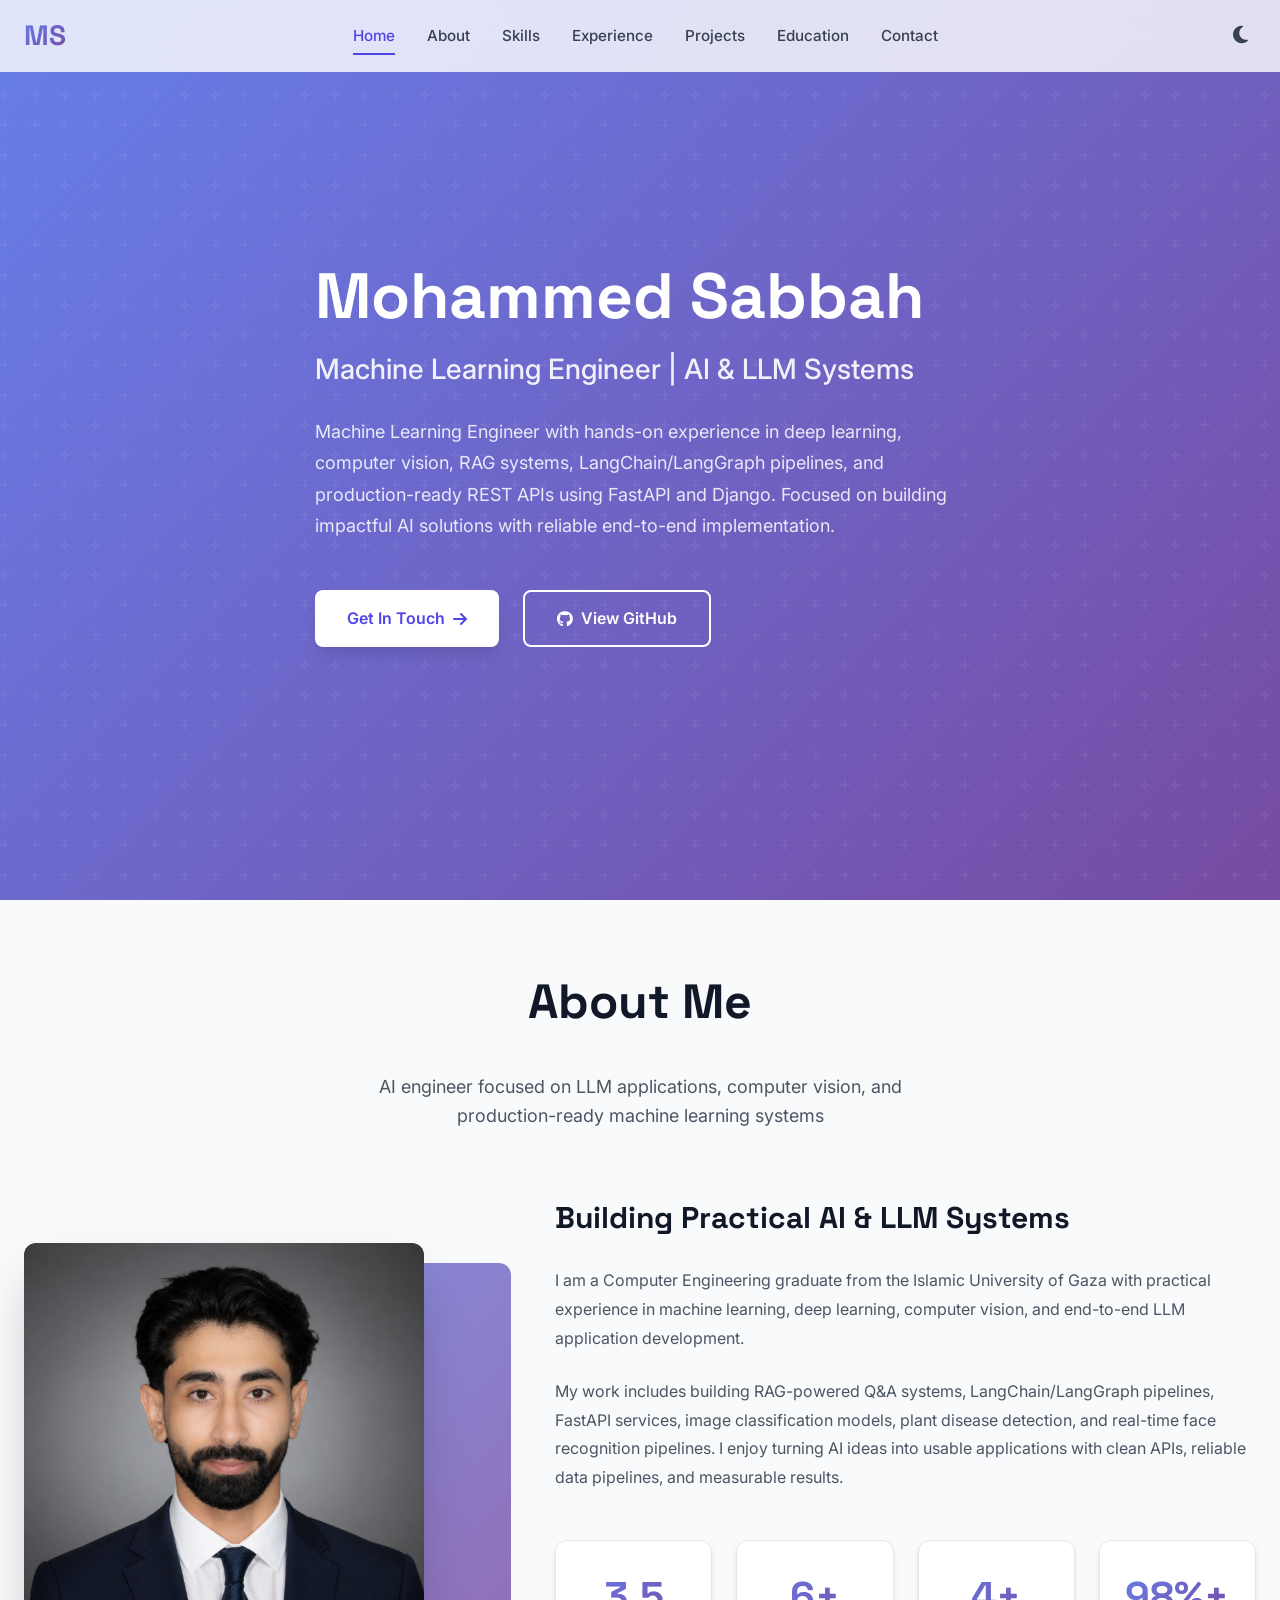
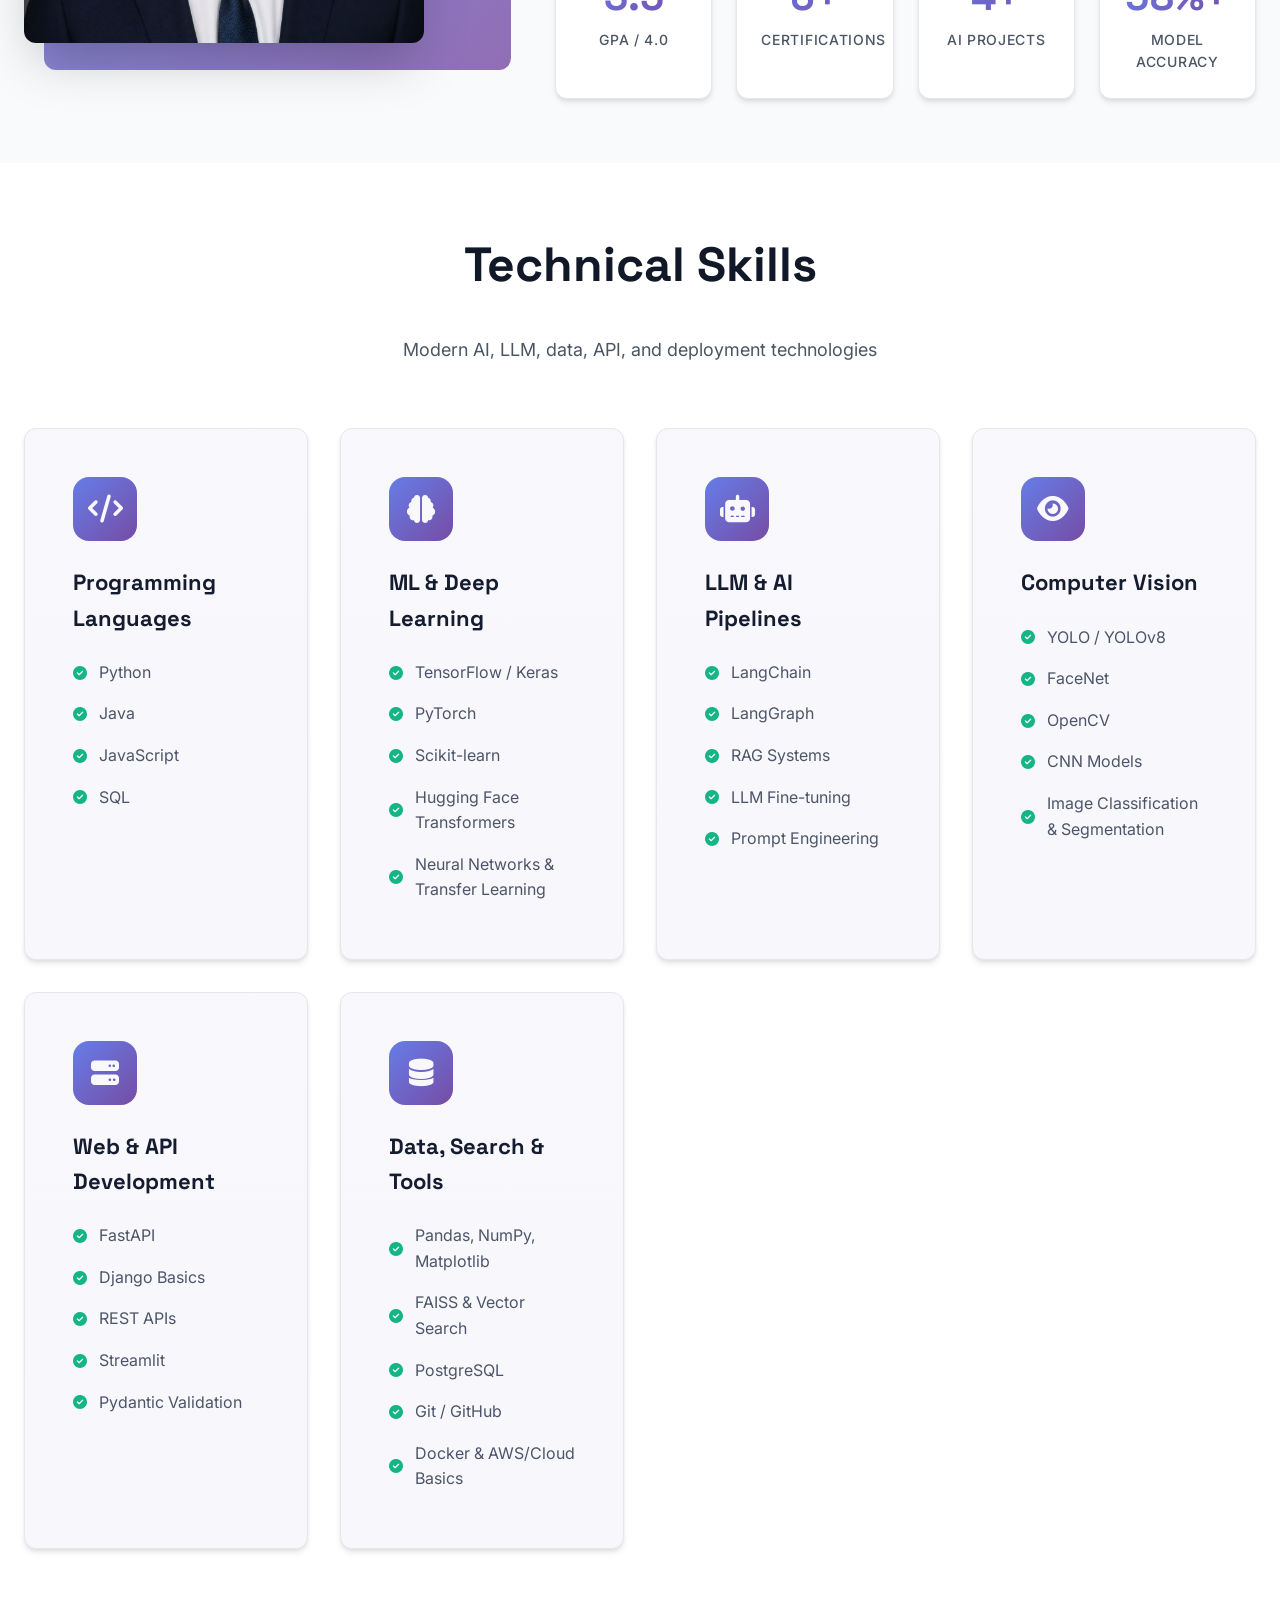
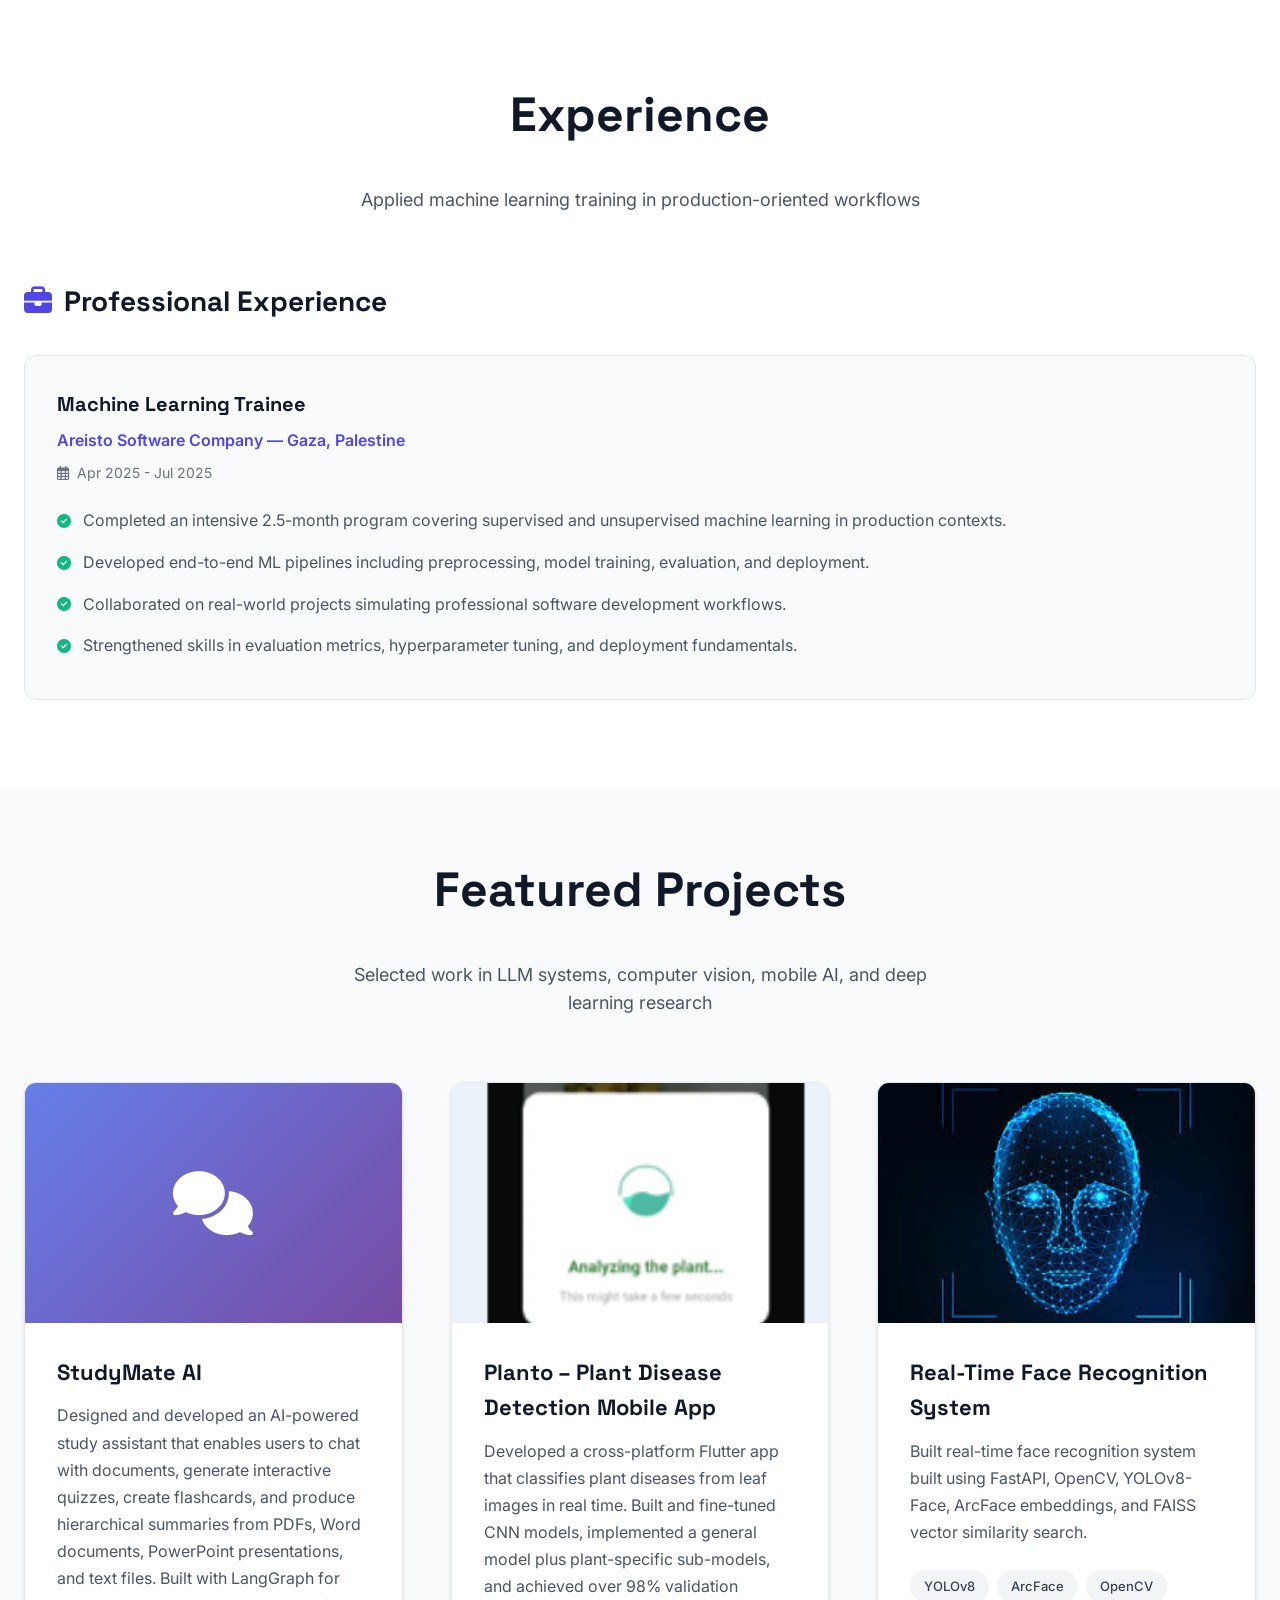
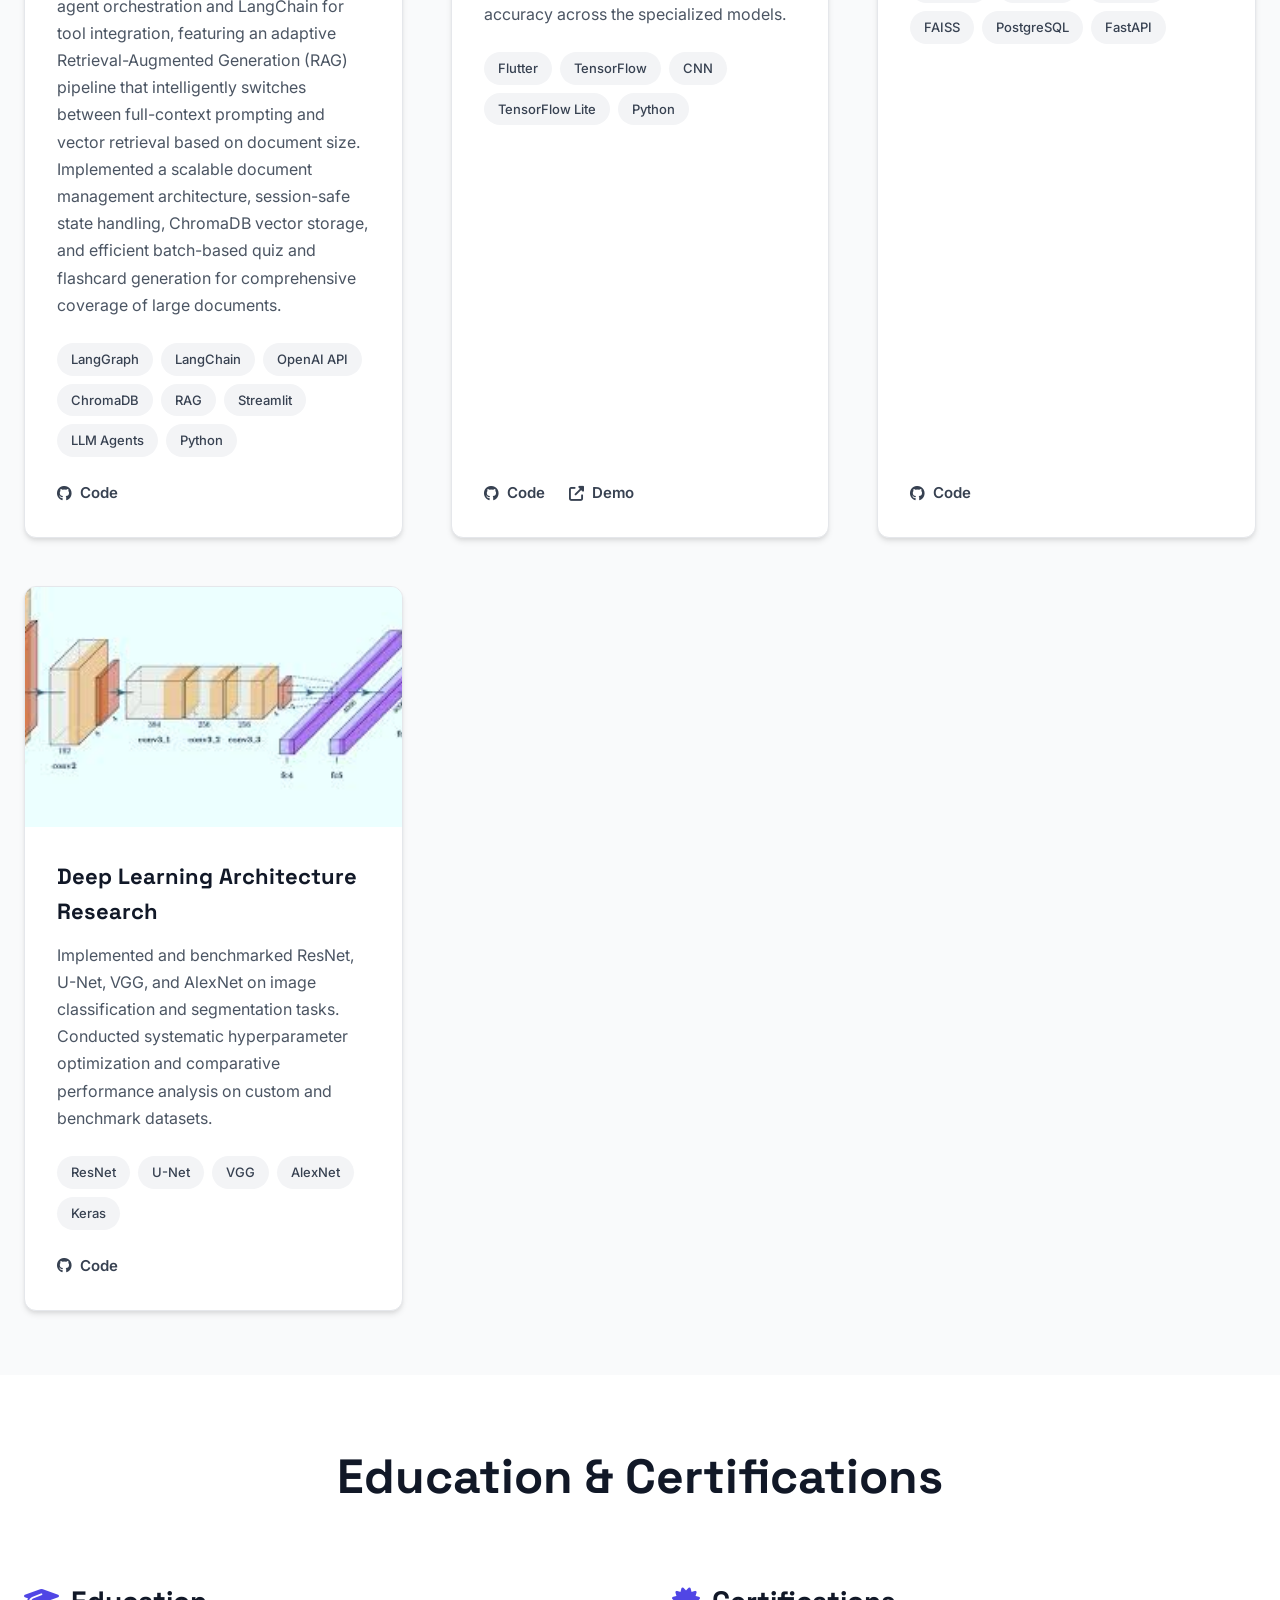
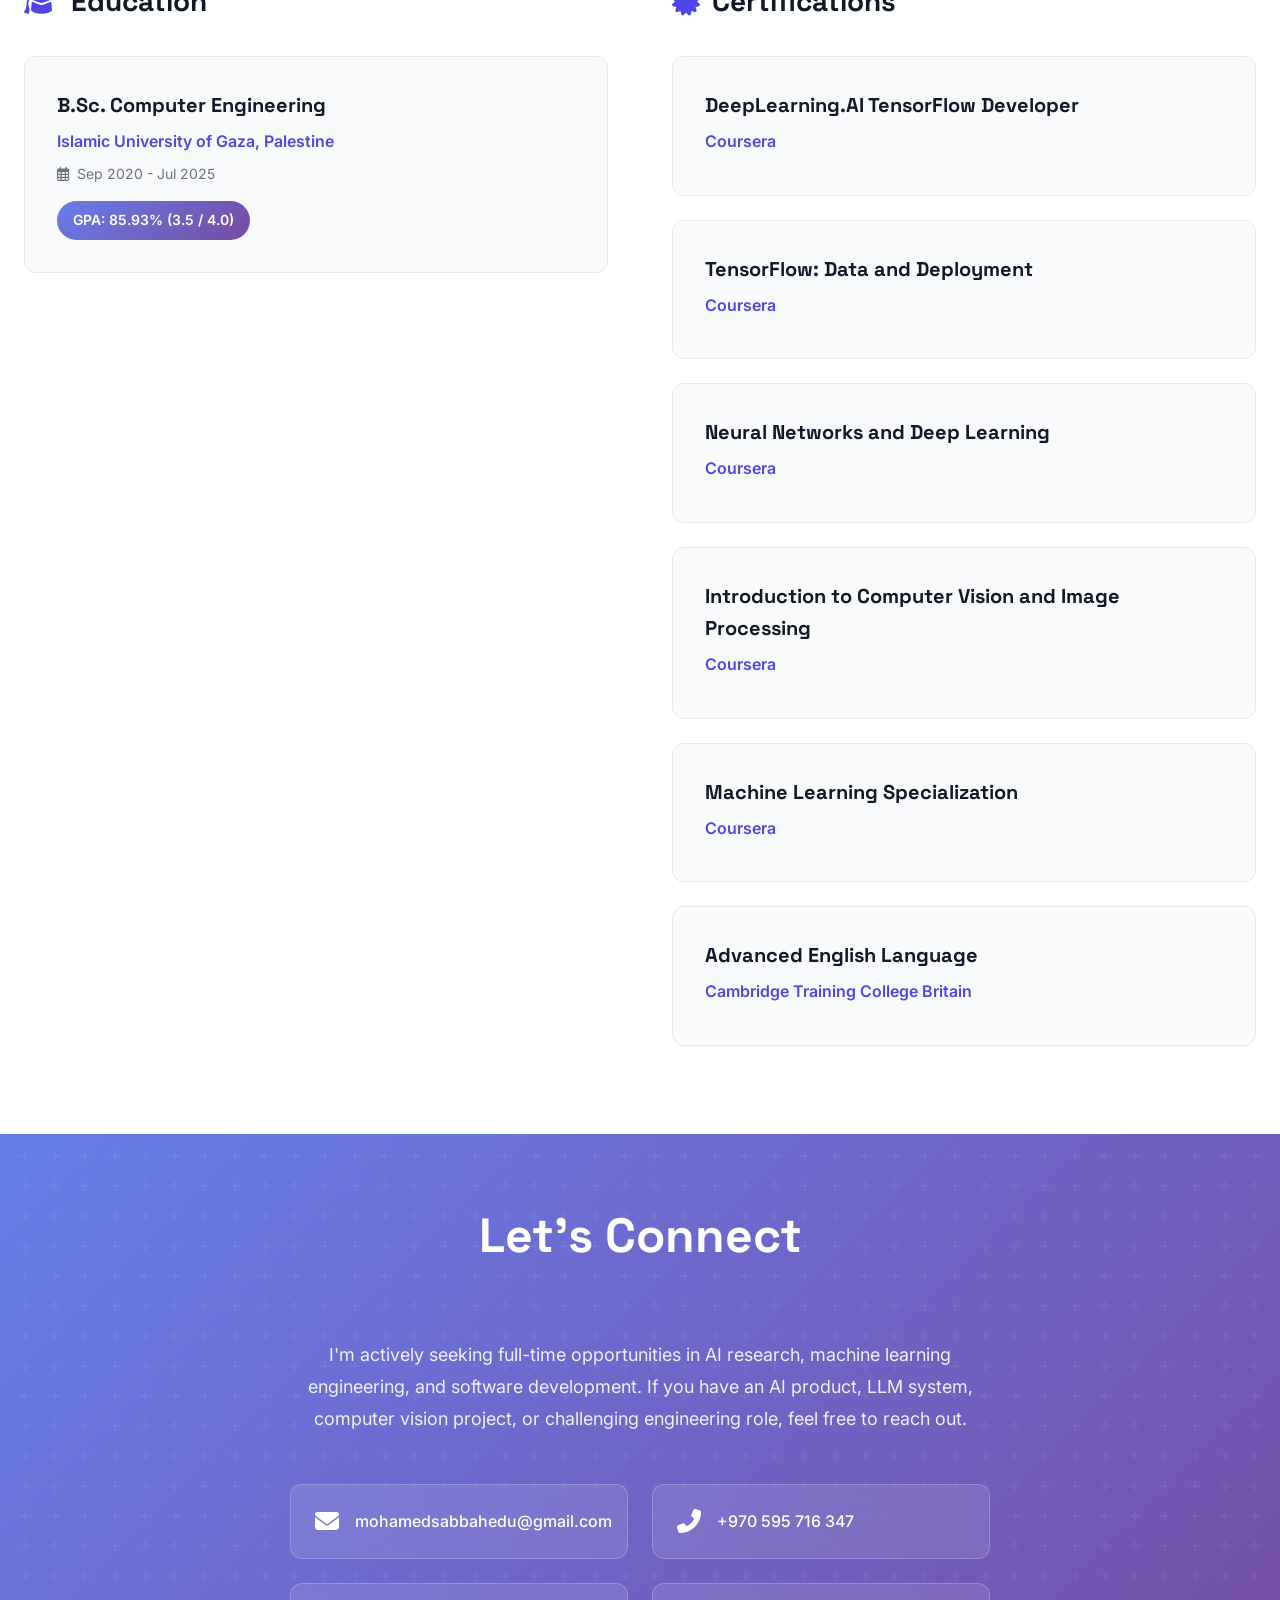
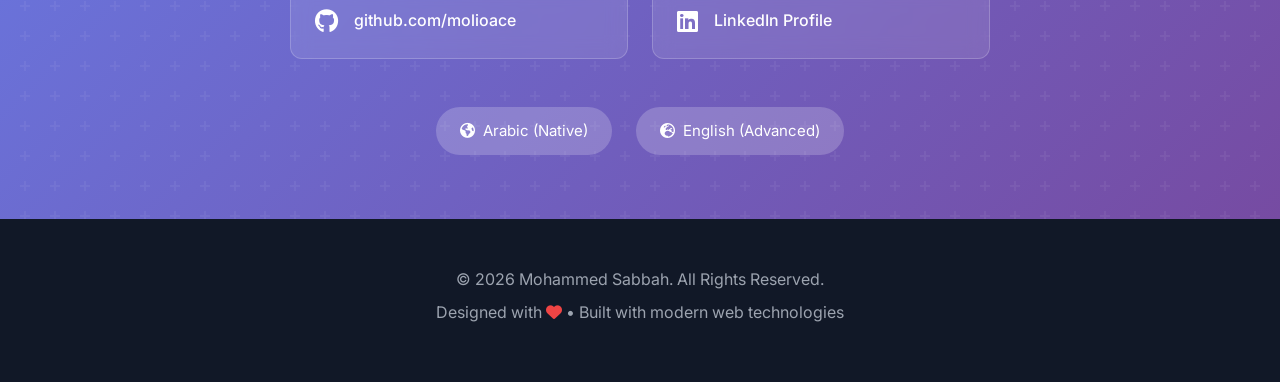
==== index.html @ 76f667fa "Update index.html" ====
<!DOCTYPE html>
<html lang="en">
<head>
    <meta charset="UTF-8">
    <meta name="viewport" content="width=device-width, initial-scale=1.0">
    <title>Mohammed Sabbah - Machine Learning Engineer | AI & LLM Systems</title>
    <meta name="description" content="Machine Learning Engineer specializing in deep learning, computer vision, and end-to-end LLM systems including RAG, LangChain/LangGraph, FastAPI, and production-ready AI applications.">
    <link rel="icon" type="image/svg+xml" href="data:image/svg+xml,<svg xmlns='http://www.w3.org/2000/svg' viewBox='0 0 100 100'><text y='.9em' font-size='90'>🤖</text></svg>">
    <link rel="stylesheet" href="https://cdnjs.cloudflare.com/ajax/libs/font-awesome/6.5.1/css/all.min.css">
    <link href="https://fonts.googleapis.com/css2?family=Inter:wght@400;500;600;700;800&family=Space+Grotesk:wght@500;600;700&display=swap" rel="stylesheet">

    <script>
        // Apply theme preference before page loads to prevent FOUC
        (function() {
            const theme = localStorage.getItem('theme');
            if (theme === 'dark') {
                document.documentElement.classList.add('dark-mode');
            } else if (theme === 'light') {
                document.documentElement.classList.remove('dark-mode');
            } else if (window.matchMedia('(prefers-color-scheme: dark)').matches) {
                document.documentElement.classList.add('dark-mode');
            }
        })();
    </script>

    <style>
        /* Enhanced Professional UX Design System */
        :root {
            /* Modern Color Palette */
            --primary-color: #5046e5;
            --primary-dark: #3730a3;
            --primary-light: #6366f1;
            --accent-color: #06b6d4;
            --success-color: #10b981;
            --warning-color: #f59e0b;
            
            /* Neutrals */
            --gray-900: #111827;
            --gray-800: #1f2937;
            --gray-700: #374151;
            --gray-600: #4b5563;
            --gray-500: #6b7280;
            --gray-400: #9ca3af;
            --gray-300: #d1d5db;
            --gray-200: #e5e7eb;
            --gray-100: #f3f4f6;
            --gray-50: #f9fafb;
            --white: #ffffff;
            
            /* Gradients */
            --gradient-primary: linear-gradient(135deg, #667eea 0%, #764ba2 100%);
            --gradient-dark: linear-gradient(135deg, #1a202c 0%, #2d3748 100%);
            --gradient-light: linear-gradient(135deg, #f7fafc 0%, #edf2f7 100%);
            
            /* Typography */
            --font-sans: 'Inter', -apple-system, BlinkMacSystemFont, 'Segoe UI', sans-serif;
            --font-display: 'Space Grotesk', -apple-system, BlinkMacSystemFont, 'Segoe UI', sans-serif;
            
            /* Spacing */
            --space-xs: 0.5rem;
            --space-sm: 0.75rem;
            --space-md: 1rem;
            --space-lg: 1.5rem;
            --space-xl: 2rem;
            --space-2xl: 3rem;
            --space-3xl: 4rem;
            
            /* Shadows */
            --shadow-sm: 0 1px 2px 0 rgba(0, 0, 0, 0.05);
            --shadow-md: 0 4px 6px -1px rgba(0, 0, 0, 0.1), 0 2px 4px -1px rgba(0, 0, 0, 0.06);
            --shadow-lg: 0 10px 15px -3px rgba(0, 0, 0, 0.1), 0 4px 6px -2px rgba(0, 0, 0, 0.05);
            --shadow-xl: 0 20px 25px -5px rgba(0, 0, 0, 0.1), 0 10px 10px -5px rgba(0, 0, 0, 0.04);
            --shadow-2xl: 0 25px 50px -12px rgba(0, 0, 0, 0.25);
            
            /* Transitions */
            --transition-fast: 150ms ease;
            --transition-base: 200ms ease;
            --transition-slow: 300ms ease;
            
            /* Layout */
            --nav-height: 72px;
            --max-width: 1280px;
            --border-radius: 0.75rem;
        }

        /* Global Styles */
        * {
            margin: 0;
            padding: 0;
            box-sizing: border-box;
        }

        html {
            scroll-behavior: smooth;
            font-size: 16px;
        }

        body {
            font-family: var(--font-sans);
            line-height: 1.6;
            color: var(--gray-900); /* Text color for light mode */
            background-color: var(--white); /* Background for light mode */
            overflow-x: hidden;
            -webkit-font-smoothing: antialiased;
            -moz-osx-font-smoothing: grayscale;
            transition: background-color var(--transition-base), color var(--transition-base);
        }

        /* Utility Classes */
        .container {
            max-width: var(--max-width);
            margin: 0 auto;
            padding: 0 var(--space-lg);
        }

        .visually-hidden {
            position: absolute;
            width: 1px;
            height: 1px;
            padding: 0;
            margin: -1px;
            overflow: hidden;
            clip: rect(0, 0, 0, 0);
            white-space: nowrap;
            border: 0;
        }

        /* Enhanced Navigation */
        nav {
            position: fixed;
            top: 0;
            width: 100%;
            background: rgba(255, 255, 255, 0.8); /* Light mode nav background */
            backdrop-filter: blur(20px);
            -webkit-backdrop-filter: blur(20px);
            z-index: 1000;
            height: var(--nav-height);
            display: flex;
            align-items: center;
            transition: all var(--transition-base);
            border-bottom: 1px solid transparent;
        }

        nav.scrolled {
            background: rgba(255, 255, 255, 0.95); /* Light mode scrolled nav background */
            border-bottom-color: var(--gray-200);
            box-shadow: var(--shadow-sm);
        }

        nav .container {
            display: flex;
            justify-content: space-between;
            align-items: center;
            width: 100%;
        }

        .logo {
            font-family: var(--font-display);
            font-size: 1.75rem;
            font-weight: 700;
            background: var(--gradient-primary);
            -webkit-background-clip: text;
            -webkit-text-fill-color: transparent;
            background-clip: text;
            text-decoration: none;
            transition: transform var(--transition-base);
        }

        .logo:hover {
            transform: scale(1.05);
        }

        .nav-links {
            display: flex;
            list-style: none;
            gap: var(--space-xl);
            align-items: center;
        }

        .nav-links a {
            background-color: transparent;
            text-decoration: none;
            color: var(--gray-700); /* Light mode nav link color */
            font-weight: 500;
            font-size: 0.95rem;
            transition: color var(--transition-base);
            position: relative;
            padding: var(--space-xs) 0;
        }

        .nav-links a::after {
            content: '';
            position: absolute;
            width: 0;
            height: 2px;
            bottom: -2px;
            left: 50%;
            transform: translateX(-50%);
            background: var(--primary-color);
            transition: width var(--transition-base);
        }

        .nav-links a:hover,
        .nav-links a.active {
            color: var(--primary-color);
        }

        .nav-links a:hover::after,
        .nav-links a.active::after {
            width: 100%;
        }

        .theme-toggle {
            background: none;
            border: none;
            font-size: 1.25rem;
            color: var(--gray-700); /* Light mode theme toggle color */
            cursor: pointer;
            transition: color var(--transition-base), background-color var(--transition-base);
            padding: var(--space-xs);
            border-radius: 0.5rem;
        }

        .theme-toggle:hover {
            color: var(--primary-color);
            background: var(--gray-100); /* Light mode theme toggle hover background */
        }

        .menu-toggle {
            display: none;
            background: none;
            border: none;
            font-size: 1.5rem;
            color: var(--gray-700); /* Light mode menu toggle color */
            cursor: pointer;
            padding: var(--space-xs);
        }

        /* Enhanced Hero Section */
        .hero {
            min-height: 100vh;
            display: flex;
            align-items: center;
            position: relative;
            background: var(--gradient-primary); /* Shared gradient */
            overflow: hidden;
            padding-top: var(--nav-height);
        }

        .hero::before {
            content: '';
            position: absolute;
            top: 0;
            left: 0;
            right: 0;
            bottom: 0;
            background: url("data:image/svg+xml,%3Csvg width='60' height='60' viewBox='0 0 60 60' xmlns='http://www.w3.org/2000/svg'%3E%3Cg fill='none' fill-rule='evenodd'%3E%3Cg fill='%23ffffff' fill-opacity='0.05'%3E%3Cpath d='M36 34v-4h-2v4h-4v2h4v4h2v-4h4v-2h-4zm0-30V0h-2v4h-4v2h4v4h2V6h4V4h-4zM6 34v-4H4v4H0v2h4v4h2v-4h4v-2H6zM6 4V0H4v4H0v2h4v4h2V6h4V4H6z'/%3E%3C/g%3E%3C/g%3E%3C/svg%3E");
        }

        .hero-content {
            position: relative;
            z-index: 1;
            color: var(--white); /* Text on hero should be light */
        }

        .hero-content h1 {
            font-family: var(--font-display);
            font-size: clamp(2.5rem, 5vw, 4rem);
            font-weight: 800;
            margin-bottom: var(--space-md);
            line-height: 1.1;
            opacity: 0;
            animation: fadeInUp 0.8s ease forwards;
        }

        .hero-content .subtitle {
            font-size: clamp(1.25rem, 3vw, 1.75rem);
            font-weight: 500;
            margin-bottom: var(--space-lg);
            opacity: 0;
            animation: fadeInUp 0.8s ease 0.2s forwards;
            color: rgba(255, 255, 255, 0.9);
        }

        .hero-content p {
            font-size: 1.125rem;
            line-height: 1.75;
            max-width: 650px;
            margin-bottom: var(--space-2xl);
            opacity: 0;
            animation: fadeInUp 0.8s ease 0.4s forwards;
            color: rgba(255, 255, 255, 0.85);
        }

        /* Enhanced Buttons */
        .cta-buttons {
            display: flex;
            gap: var(--space-lg);
            flex-wrap: wrap;
            opacity: 0;
            animation: fadeInUp 0.8s ease 0.6s forwards;
        }

        .btn {
            padding: 0.875rem 2rem;
            border: none;
            border-radius: 0.5rem;
            font-size: 1rem;
            font-weight: 600;
            font-family: var(--font-sans);
            cursor: pointer;
            transition: all var(--transition-base);
            text-decoration: none;
            display: inline-flex;
            align-items: center;
            gap: var(--space-xs);
            position: relative;
            overflow: hidden;
        }

        .btn::before {
            content: '';
            position: absolute;
            top: 50%;
            left: 50%;
            width: 0;
            height: 0;
            border-radius: 50%;
            background: rgba(255, 255, 255, 0.2);
            transform: translate(-50%, -50%);
            transition: width 0.6s, height 0.6s;
        }

        .btn:hover::before {
            width: 300px;
            height: 300px;
        }

        .btn-primary {
            background: var(--white); /* Light button on dark hero */
            color: var(--primary-color);
            box-shadow: var(--shadow-lg);
        }

        .btn-primary:hover {
            transform: translateY(-2px);
            box-shadow: var(--shadow-xl);
        }

        .btn-outline {
            background: transparent;
            color: var(--white); /* Light outline on dark hero */
            border: 2px solid var(--white);
        }

        .btn-outline:hover {
            background: rgba(255, 255, 255, 0.1);
            border-color: var(--white);
        }

        /* Enhanced Sections */
        section {
            padding: var(--space-3xl) 0;
            position: relative;
        }

        .section-title {
            font-family: var(--font-display);
            font-size: clamp(2rem, 4vw, 3rem);
            font-weight: 700;
            text-align: center;
            margin-bottom: var(--space-3xl);
            position: relative;
            color: var(--gray-900); /* Default section title color */
        }

        .section-subtitle {
            font-size: 1.125rem;
            color: var(--gray-600); /* Default section subtitle color */
            text-align: center;
            max-width: 600px;
            margin: -2rem auto var(--space-3xl) auto;
        }

        /* Enhanced About Section */
        .about {
            background: var(--gray-50); /* Light mode about background */
        }

        .about-content {
            display: grid;
            grid-template-columns: 1fr 1.5fr;
            gap: var(--space-3xl);
            align-items: center;
        }

        .about-visual {
            position: relative;
        }

        .profile-photo {
            width: 100%;
            max-width: 400px;
            height: auto;
            aspect-ratio: 1;
            object-fit: cover;
            border-radius: var(--border-radius);
            box-shadow: var(--shadow-2xl);
            position: relative;
            z-index: 2;
        }

        .about-visual::before {
            content: '';
            position: absolute;
            top: 20px;
            left: 20px;
            right: -20px;
            bottom: -20px;
            background: var(--gradient-primary);
            border-radius: var(--border-radius);
            z-index: 1;
            opacity: 0.8;
        }

        .about-text h3 {
            font-family: var(--font-display);
            font-size: 1.875rem;
            margin-bottom: var(--space-lg);
            color: var(--gray-900);
        }

        .about-text p {
            color: var(--gray-600);
            line-height: 1.8;
            margin-bottom: var(--space-lg);
        }

        /* Enhanced Stats */
        .stats {
            display: grid;
            grid-template-columns: repeat(auto-fit, minmax(140px, 1fr));
            gap: var(--space-lg);
            margin-top: var(--space-2xl);
        }

        .stat {
            background: var(--white); /* Light mode stat card background */
            padding: var(--space-lg);
            border-radius: var(--border-radius);
            text-align: center;
            box-shadow: var(--shadow-md);
            transition: all var(--transition-base);
            border: 1px solid var(--gray-200); /* Light mode stat card border */
            position: relative;
            overflow: hidden;
        }

        .stat::before {
            content: '';
            position: absolute;
            top: 0;
            left: 0;
            right: 0;
            height: 4px;
            background: var(--gradient-primary);
            transform: scaleX(0);
            transition: transform var(--transition-slow);
        }

        .stat:hover {
            transform: translateY(-4px);
            box-shadow: var(--shadow-xl);
        }

        .stat:hover::before {
            transform: scaleX(1);
        }

        .stat-number {
            font-family: var(--font-display);
            font-size: 2.5rem;
            font-weight: 700;
            background: var(--gradient-primary);
            -webkit-background-clip: text;
            -webkit-text-fill-color: transparent;
            background-clip: text;
        }

        .stat-label {
            color: var(--gray-600);
            font-size: 0.875rem;
            font-weight: 500;
            text-transform: uppercase;
            letter-spacing: 0.05em;
        }

        /* Enhanced Skills */
        .skills-grid {
            display: grid;
            grid-template-columns: repeat(auto-fit, minmax(280px, 1fr));
            gap: var(--space-xl);
        }

        .skill-card {
            background: var(--white); /* Light mode skill card background */
            padding: var(--space-2xl);
            border-radius: var(--border-radius);
            box-shadow: var(--shadow-md);
            transition: all var(--transition-base);
            border: 1px solid var(--gray-200); /* Light mode skill card border */
            position: relative;
            overflow: hidden;
        }

        .skill-card::before {
            content: '';
            position: absolute;
            top: -100%;
            left: -100%;
            width: 300%;
            height: 300%;
            background: var(--gradient-primary);
            opacity: 0.05;
            transform: rotate(45deg);
            transition: all 0.6s ease;
        }

        .skill-card:hover {
            transform: translateY(-4px);
            box-shadow: var(--shadow-xl);
            border-color: var(--primary-light);
        }

        .skill-card:hover::before {
            top: -50%;
            left: -50%;
        }

        .skill-icon {
            width: 64px;
            height: 64px;
            background: var(--gradient-primary);
            border-radius: 1rem;
            display: flex;
            align-items: center;
            justify-content: center;
            margin-bottom: var(--space-lg);
            font-size: 1.75rem;
            color: var(--white);
            transition: transform var(--transition-base);
        }

        .skill-card:hover .skill-icon {
            transform: scale(1.1) rotate(5deg);
        }

        .skill-card h3 {
            font-family: var(--font-display);
            font-size: 1.375rem;
            margin-bottom: var(--space-md);
            color: var(--gray-900);
        }

        .skill-list {
            list-style: none;
        }

        .skill-list li {
            padding: var(--space-xs) 0;
            color: var(--gray-600);
            display: flex;
            align-items: center;
            transition: color var(--transition-base);
        }

        .skill-list li:hover {
            color: var(--gray-900);
        }

        .skill-list li i {
            color: var(--success-color);
            margin-right: var(--space-sm);
            font-size: 0.875rem;
        }

        /* Enhanced Projects */
        .projects {
            background: var(--gray-50); /* Light mode projects background */
        }

        .projects-grid {
            display: grid;
            grid-template-columns: repeat(auto-fit, minmax(350px, 1fr));
            gap: var(--space-2xl);
        }

        .project-card {
            background: var(--white); /* Light mode project card background */
            border-radius: var(--border-radius);
            overflow: hidden;
            box-shadow: var(--shadow-md);
            transition: all var(--transition-base);
            border: 1px solid var(--gray-200); /* Light mode project card border */
            cursor: pointer;
            display: flex;
            flex-direction: column;
        }

        .project-card:hover {
            transform: translateY(-8px);
            box-shadow: var(--shadow-2xl);
        }

        .project-image {
            position: relative;
            overflow: hidden;
            height: 240px;
        }

        .project-image img {
            width: 100%;
            height: 100%;
            object-fit: cover;
            transition: transform var(--transition-slow);
        }

        .project-card:hover .project-image img {
            transform: scale(1.05);
        }

        .project-image::after {
            content: '';
            position: absolute;
            top: 0;
            left: 0;
            right: 0;
            bottom: 0;
            background: linear-gradient(to bottom, transparent 0%, rgba(0,0,0,0.1) 100%);
            opacity: 0;
            transition: opacity var(--transition-base);
        }

        .project-card:hover .project-image::after {
            opacity: 1;
        }

        .project-content {
            padding: var(--space-xl);
            flex: 1;
            display: flex;
            flex-direction: column;
        }

        .project-content h3 {
            font-family: var(--font-display);
            font-size: 1.375rem;
            color: var(--gray-900);
            margin-bottom: var(--space-sm);
            transition: color var(--transition-base);
        }

        .project-card:hover .project-content h3 {
            color: var(--primary-color);
        }

        .project-content p {
            color: var(--gray-600);
            line-height: 1.7;
            margin-bottom: var(--space-lg);
        }

        .project-tags {
            display: flex;
            flex-wrap: wrap;
            gap: var(--space-xs);
            margin-bottom: var(--space-lg);
        }

        .project-tags .tag {
            background: var(--gray-100); /* Light mode tag background */
            color: var(--gray-700); /* Light mode tag text color */
            padding: 0.375rem 0.875rem;
            border-radius: 2rem;
            font-size: 0.8125rem;
            font-weight: 500;
            transition: all var(--transition-base);
        }

        .project-card:hover .project-tags .tag {
            background: var(--primary-color);
            color: var(--white);
        }

        .project-links {
            display: flex;
            gap: var(--space-lg);
            margin-top: auto;
        }

        .project-links a {
            color: var(--gray-700);
            text-decoration: none;
            font-weight: 600;
            font-size: 0.9375rem;
            display: flex;
            align-items: center;
            gap: var(--space-xs);
            transition: color var(--transition-base);
        }

        .project-links a:hover {
            color: var(--primary-color);
        }



        .project-placeholder {
            background: var(--gradient-primary);
            display: flex;
            align-items: center;
            justify-content: center;
            color: var(--white);
            font-size: 4rem;
        }

        /* Enhanced Education */
        .education {
            background: var(--white); /* Light mode education background */
        }

        .edu-cert-grid {
            display: grid;
            grid-template-columns: repeat(auto-fit, minmax(400px, 1fr));
            gap: var(--space-3xl);
        }

        .edu-cert-container h3 {
            font-family: var(--font-display);
            font-size: 1.75rem;
            color: var(--gray-900);
            margin-bottom: var(--space-xl);
            display: flex;
            align-items: center;
            gap: var(--space-sm);
        }

        .edu-cert-container h3 i {
            color: var(--primary-color);
        }

        .edu-card,
        .cert-card {
            background: var(--gray-50); /* Light mode edu/cert card background */
            padding: var(--space-xl);
            border-radius: var(--border-radius);
            margin-bottom: var(--space-lg);
            border: 1px solid var(--gray-200); /* Light mode edu/cert card border */
            transition: all var(--transition-base);
            position: relative;
            overflow: hidden;
        }

        .edu-card::before,
        .cert-card::before {
            content: '';
            position: absolute;
            top: 0;
            left: 0;
            width: 4px;
            height: 100%;
            background: var(--gradient-primary);
            transform: scaleY(0);
            transition: transform var(--transition-base);
        }

        .edu-card:hover,
        .cert-card:hover {
            transform: translateX(4px);
            box-shadow: var(--shadow-md);
        }

        .edu-card:hover::before,
        .cert-card:hover::before {
            transform: scaleY(1);
        }

        .edu-card h4,
        .cert-card h4 {
            font-family: var(--font-display);
            font-size: 1.25rem;
            color: var(--gray-900);
            margin-bottom: var(--space-xs);
        }

        .institution,
        .provider {
            color: var(--primary-color);
            font-weight: 600;
            margin-bottom: var(--space-xs);
        }

        .date {
            color: var(--gray-500);
            font-size: 0.875rem;
            display: flex;
            align-items: center;
            gap: var(--space-xs);
        }

        .gpa {
            background: var(--gradient-primary);
            color: var(--white);
            padding: var(--space-xs) var(--space-md);
            border-radius: 2rem;
            display: inline-block;
            margin-top: var(--space-md);
            font-weight: 600;
            font-size: 0.875rem;
        }

        /* Enhanced Contact */
        .contact {
            background: var(--gradient-primary); /* Shared gradient */
            color: var(--white);
            position: relative;
            overflow: hidden;
        }

        .contact::before {
            content: '';
            position: absolute;
            top: -50%;
            right: -50%;
            width: 200%;
            height: 200%;
            background: url("data:image/svg+xml,%3Csvg width='60' height='60' viewBox='0 0 60 60' xmlns='http://www.w3.org/2000/svg'%3E%3Cg fill='none' fill-rule='evenodd'%3E%3Cg fill='%23ffffff' fill-opacity='0.05'%3E%3Cpath d='M36 34v-4h-2v4h-4v2h4v4h2v-4h4v-2h-4zm0-30V0h-2v4h-4v2h4v4h2V6h4V4h-4zM6 34v-4H4v4H0v2h4v4h2v-4h4v-2H6zM6 4V0H4v4H0v2h4v4h2V6h4V4H6z'/%3E%3C/g%3E%3C/g%3E%3C/svg%3E");
            animation: float 20s linear infinite;
        }

        @keyframes float {
            0% { transform: translate(0, 0) rotate(0deg); }
            100% { transform: translate(-50%, -50%) rotate(360deg); }
        }

        .contact .section-title {
            color: var(--white); /* Contact section title is light on dark background */
        }

        .contact-content {
            position: relative;
            z-index: 1;
            text-align: center;
            max-width: 700px;
            margin: 0 auto;
        }

        .contact-content p {
            font-size: 1.125rem;
            line-height: 1.8;
            color: rgba(255, 255, 255, 0.9);
            margin-bottom: var(--space-2xl);
        }

        .contact-info {
            display: grid;
            grid-template-columns: repeat(auto-fit, minmax(250px, 1fr));
            gap: var(--space-lg);
            margin-top: var(--space-2xl);
        }

        .contact-item {
            background: rgba(255, 255, 255, 0.1);
            backdrop-filter: blur(10px);
            padding: var(--space-lg);
            border-radius: var(--border-radius);
            border: 1px solid rgba(255, 255, 255, 0.2);
            transition: all var(--transition-base);
            display: flex;
            align-items: center;
            gap: var(--space-md);
        }

        .contact-item:hover {
            background: rgba(255, 255, 255, 0.15);
            transform: translateY(-4px);
            box-shadow: var(--shadow-lg);
        }

        .contact-item i {
            font-size: 1.5rem;
            color: var(--white);
        }

        .contact-item a {
            color: var(--white);
            text-decoration: none;
            font-weight: 500;
        }

        .contact-item a:hover {
            text-decoration: underline;
        }

        .languages {
            margin-top: var(--space-2xl);
            display: flex;
            justify-content: center;
            gap: var(--space-lg);
            flex-wrap: wrap;
        }

        .languages span {
            background: rgba(255, 255, 255, 0.2);
            padding: var(--space-sm) var(--space-lg);
            border-radius: 2rem;
            font-size: 0.9375rem;
            display: flex;
            align-items: center;
            gap: var(--space-xs);
        }

        /* Enhanced Footer */
        footer {
            background: var(--gray-900); /* Footer background, dark in both themes */
            color: var(--gray-400); /* Footer text color */
            padding: var(--space-2xl) 0;
            text-align: center;
        }
        html.dark-mode footer {
             background: #0f172a; /* Even darker for dark mode footer */
             color: var(--gray-500);
        }


        footer p {
            margin-bottom: var(--space-xs);
        }

        footer a {
            color: var(--white); /* Footer link color */
            text-decoration: none;
            transition: color var(--transition-base);
        }
         html.dark-mode footer a {
            color: var(--primary-light);
         }


        footer a:hover {
            color: var(--primary-light);
        }
         html.dark-mode footer a:hover {
            color: var(--accent-color);
         }


        /* Animations */
        @keyframes fadeInUp {
            from {
                opacity: 0;
                transform: translateY(30px);
            }
            to {
                opacity: 1;
                transform: translateY(0);
            }
        }

        @keyframes fadeIn {
            from { opacity: 0; }
            to { opacity: 1; }
        }

        .animate-on-scroll {
            opacity: 0;
            transform: translateY(30px);
            transition: all 0.6s cubic-bezier(0.16, 1, 0.3, 1);
        }

        .animate-on-scroll.is-visible {
            opacity: 1;
            transform: translateY(0);
        }

        /* Loading Animation */
        .loading-screen {
            position: fixed;
            top: 0;
            left: 0;
            width: 100%;
            height: 100%;
            background: var(--white); /* Matches initial body background */
            display: flex;
            align-items: center;
            justify-content: center;
            z-index: 9999;
            transition: opacity 0.5s ease;
        }
        html.dark-mode .loading-screen {
            background: #0f172a; /* Dark mode loading screen background */
        }


        .loading-screen.hidden {
            opacity: 0;
            pointer-events: none;
        }

        .loader {
            width: 60px;
            height: 60px;
            border: 3px solid var(--gray-200); /* Light mode loader border */
            border-top-color: var(--primary-color);
            border-radius: 50%;
            animation: spin 1s ease-in-out infinite;
        }
         html.dark-mode .loader {
            border: 3px solid var(--gray-700); /* Dark mode loader border */
            border-top-color: var(--primary-color);
         }


        @keyframes spin {
            to { transform: rotate(360deg); }
        }

        /* Mobile Navigation */
        .mobile-nav-overlay {
            display: none;
            position: fixed;
            top: 0;
            left: 0;
            width: 100%;
            height: 100%;
            background: rgba(0, 0, 0, 0.5);
            z-index: 998;
            opacity: 0;
            transition: opacity var(--transition-base);
        }

        .mobile-nav-overlay.active {
            opacity: 1;
        }

        /* Responsive Design */
        @media (max-width: 1024px) {
            .about-content {
                grid-template-columns: 1fr;
                text-align: center;
            }

            .about-visual {
                margin-bottom: var(--space-2xl);
            }

            .about-visual::before {
                display: none; /* Simpler on smaller screens */
            }

            .profile-photo {
                max-width: 300px;
                margin: 0 auto;
            }

            .edu-cert-grid {
                grid-template-columns: 1fr;
            }
        }

        @media (max-width: 768px) {
            :root {
                --nav-height: 64px;
            }

            .container {
                padding: 0 var(--space-md);
            }

            .nav-links {
                position: fixed;
                top: var(--nav-height);
                left: -100%; /* Hidden by default */
                width: 80%;
                max-width: 300px;
                height: calc(100vh - var(--nav-height));
                background: var(--white); /* Light mode mobile nav background */
                flex-direction: column;
                align-items: flex-start;
                padding: var(--space-2xl);
                gap: var(--space-lg);
                box-shadow: var(--shadow-2xl);
                transition: left var(--transition-base);
                z-index: 999; /* Ensure it's above overlay */
            }

            .nav-links.active {
                left: 0;
            }

            .nav-links a {
                width: 100%;
                padding: var(--space-sm) 0;
                font-size: 1.125rem;
            }

            .theme-toggle {
                margin-right: var(--space-md); /* Ensure spacing from menu toggle */
            }

            .menu-toggle {
                display: block;
                z-index: 1001; /* Above nav items when closed */
            }

            .mobile-nav-overlay {
                display: block; /* Always block, visibility controlled by opacity */
            }

            .hero h1 {
                font-size: 2.5rem;
            }

            .hero .subtitle {
                font-size: 1.25rem;
            }

            .cta-buttons {
                flex-direction: column;
                width: 100%;
            }

            .btn {
                width: 100%;
                justify-content: center;
            }

            .section-title {
                font-size: 2rem;
            }

            section {
                padding: var(--space-2xl) 0;
            }

            .stats {
                grid-template-columns: repeat(2, 1fr);
            }

            .skills-grid,
            .projects-grid {
                grid-template-columns: 1fr;
            }

            .contact-info {
                grid-template-columns: 1fr;
            }

            .edu-cert-grid {
                gap: var(--space-xl);
            }
        }

        @media (max-width: 480px) {
            .hero h1 {
                font-size: 2rem;
            }

            .stats {
                grid-template-columns: 1fr;
            }

            /* .project-card min-width removed as grid handles it */
        }

        /* Accessibility */
        @media (prefers-reduced-motion: reduce) {
            *,
            *::before,
            *::after {
                animation-duration: 0.01ms !important;
                animation-iteration-count: 1 !important;
                transition-duration: 0.01ms !important;
                scroll-behavior: auto !important;
            }
        }

        /* Focus Styles */
        *:focus { /* Basic focus, will be overridden by focus-visible if supported */
            outline: 2px solid var(--primary-color);
            outline-offset: 2px;
        }

        *:focus:not(:focus-visible) { /* Remove outline for mouse users if :focus-visible is supported */
            outline: none;
        }

        *:focus-visible { /* Modern focus styling for keyboard users */
            outline: 2px solid var(--primary-color);
            outline-offset: 2px;
            box-shadow: 0 0 0 4px rgba(var(--primary-color-rgb, 80, 70, 229), 0.3); /* Optional: add a glow */
        }
         :root { /* Define RGB version of primary color for focus glow if not already done */
            --primary-color-rgb: 80, 70, 229; /* Corresponds to #5046e5 */
         }


        /* Print Styles */
        @media print {
            nav,
            .cta-buttons,
            .theme-toggle,
            .menu-toggle,
            footer,
            .loading-screen,
            .hero::before, /* Hide decorative elements */
            .contact::before {
                display: none !important;
            }

            body {
                color: #000 !important;
                background: #fff !important;
                font-size: 12pt;
            }
            
            html.dark-mode body { /* Ensure print is always light */
                --gray-900: #111827;
                --gray-800: #1f2937;
                --gray-700: #374151;
                --gray-600: #4b5563;
                --gray-500: #6b7280;
                --gray-400: #9ca3af;
                --gray-300: #d1d5db;
                --gray-200: #e5e7eb;
                --gray-100: #f3f4f6;
                --gray-50: #f9fafb;
                --white: #ffffff;
            }


            .hero {
                background: none !important;
                color: #000 !important;
                min-height: auto;
                padding: 1rem 0;
            }

            .hero-content h1,
            .hero-content .subtitle,
            .hero-content p {
                color: #000 !important;
                opacity: 1 !important; /* Ensure visible */
                animation: none !important; /* Disable animations */
            }

            .section-title, .about-text h3, .skill-card h3, .project-content h3, .edu-card h4, .cert-card h4 {
                color: #000 !important;
            }
             .about-text p, .skill-list li, .project-content p, .stat-label, .date {
                color: #333 !important;
             }


            section {
                padding: 1rem 0;
                page-break-inside: avoid;
                background: #fff !important; /* Ensure sections are white */
            }
            .about, .projects {
                 background: #fff !important;
            }


            .profile-photo, .project-image img {
                max-width: 200px !important; /* Control image sizes for print */
                box-shadow: none !important;
                border: 1px solid #ccc;
            }
            .about-visual::before { display: none !important; }


            .stat, .skill-card, .project-card, .edu-card, .cert-card {
                box-shadow: none !important;
                border: 1px solid #ccc !important;
                background: #fff !important;
            }
            .stat::before, .skill-card::before, .edu-card::before, .cert-card::before { display: none !important; }


            .project-tags .tag {
                background: #eee !important;
                color: #000 !important;
                border: 1px solid #ccc;
            }

            .project-links a, .contact-item a {
                color: #000 !important;
                text-decoration: underline !important;
            }
            .contact-item i, .skill-list li i, .edu-cert-container h3 i { color: #000 !important;}
            .gpa { background: #eee !important; color: #000 !important; border: 1px solid #ccc;}

            .animate-on-scroll {
                opacity: 1 !important;
                transform: none !important;
                animation: none !important;
            }
            a { text-decoration: none; color: inherit; }
            a[href^="http"]::after { content: " (" attr(href) ")"; font-size: 0.8em; } /* Show full URLs for external links */

        }

        /* Dark Mode Styles */
        html.dark-mode body {
            --gray-900: #f9fafb;  /* Lightest gray becomes main text color */
            --gray-800: #f3f4f6;
            --gray-700: #e5e7eb;  /* Lighter gray for secondary text */
            --gray-600: #d1d5db;  /* Medium gray */
            --gray-500: #9ca3af;  /* Dimmer text / icons */
            --gray-400: #6b7280;
            --gray-300: #4b5563;  /* Light borders / dividers */
            --gray-200: #374151;  /* Card backgrounds */
            --gray-100: #1f2937;  /* Slightly darker card backgrounds / section alts */
            --gray-50: #111827;   /* Darkest gray, almost black, for main background */
            --white: #0f172a;     /* Main background color (very dark blue/gray) */
            
            background-color: var(--white); /* Uses the overridden --white for dark mode */
            color: var(--gray-900); /* Uses the overridden --gray-900 for dark mode text */
        }
        
        html.dark-mode nav {
            background: rgba(15, 23, 42, 0.8); /* var(--white) equivalent with alpha */
            border-bottom-color: transparent;
        }
        
        html.dark-mode nav.scrolled {
            background: rgba(15, 23, 42, 0.95);
            border-bottom-color: var(--gray-100); /* uses overridden --gray-100 */
        }

        html.dark-mode .nav-links a {
            color: var(--gray-700); /* Brighter text for nav links */
        }
        html.dark-mode .nav-links a:hover,
        html.dark-mode .nav-links a.active {
            color: var(--primary-light); /* Adjust active/hover for dark mode */
        }

        html.dark-mode .theme-toggle,
        html.dark-mode .menu-toggle {
            color: var(--gray-700);
        }
        html.dark-mode .theme-toggle:hover {
            color: var(--primary-light);
            background: var(--gray-100); /* Darker hover background */
        }
        
        /* Sections in Dark Mode */
        html.dark-mode .section-title {
            color: var(--gray-900); /* Brighter titles */
        }
        html.dark-mode .section-subtitle {
            color: var(--gray-600); /* Brighter subtitles */
        }

        html.dark-mode .about {
            background: var(--gray-50); /* Darker shade for about section */
        }
        html.dark-mode .about-text h3,
        html.dark-mode .skill-card h3,
        html.dark-mode .project-content h3,
        html.dark-mode .edu-card h4,
        html.dark-mode .cert-card h4 {
            color: var(--gray-900); /* Brighter headings */
        }
        html.dark-mode .about-text p,
        html.dark-mode .skill-list li,
        html.dark-mode .project-content p,
        html.dark-mode .stat-label,
        html.dark-mode .date {
            color: var(--gray-600); /* Brighter paragraph text */
        }

        html.dark-mode .stat,
        html.dark-mode .skill-card,
        html.dark-mode .project-card {
            background: var(--gray-100); /* Darker card background */
            border-color: var(--gray-300); /* Lighter border for contrast */
        }
         html.dark-mode .skill-card:hover, html.dark-mode .stat:hover, html.dark-mode .project-card:hover {
             border-color: var(--primary-dark);
         }


        html.dark-mode .projects {
            background: var(--gray-50); /* Darker shade for projects section */
        }
        html.dark-mode .project-tags .tag {
            background: var(--gray-200); /* Darker tag background */
            color: var(--gray-800); /* Brighter tag text */
        }
        html.dark-mode .project-card:hover .project-tags .tag {
            background: var(--primary-dark);
            color: var(--gray-900);
        }
        html.dark-mode .project-links a {
            color: var(--gray-700);
        }
         html.dark-mode .project-links a:hover {
            color: var(--primary-light);
         }

        html.dark-mode .education {
            background: var(--white); /* Main dark background */
        }
        html.dark-mode .edu-card,
        html.dark-mode .cert-card {
            background: var(--gray-100); /* Darker card background */
            border-color: var(--gray-300); /* Lighter border */
        }
        
        /* Contact section already uses dark background with light text, so minimal overrides needed */
        html.dark-mode .contact-item {
             background: rgba(255, 255, 255, 0.05); /* Slightly less prominent in dark mode */
             border-color: rgba(255, 255, 255, 0.1);
        }
        html.dark-mode .contact-item:hover {
             background: rgba(255, 255, 255, 0.1);
        }
        html.dark-mode .languages span {
             background: rgba(255, 255, 255, 0.1);
        }

        html.dark-mode .nav-links { /* For mobile nav */
            background: var(--white); /* Dark background for mobile nav */
        }

    </style>
</head>
<body>
    <div class="loading-screen" id="loadingScreen">
        <div class="loader"></div>
    </div>

    <nav id="mainNav" role="navigation" aria-label="Main navigation">
        <div class="container">
            <a href="#home" class="logo" aria-label="Mohammed Sabbah - Home">MS</a>
            <ul class="nav-links" id="navLinks">
                <li><a href="#home" class="active" aria-current="page">Home</a></li>
                <li><a href="#about">About</a></li>
                <li><a href="#skills">Skills</a></li>
                <li><a href="#experience">Experience</a></li>
                <li><a href="#projects">Projects</a></li>
                <li><a href="#education">Education</a></li>
                <li><a href="#contact">Contact</a></li>
            </ul>
            <div style="display: flex; align-items: center;">
                <button class="theme-toggle" id="themeToggle" aria-label="Toggle theme" aria-live="polite">
                    <i class="fas fa-moon"></i> </button>
                <button class="menu-toggle" id="menuToggle" aria-label="Toggle navigation menu" aria-expanded="false" aria-controls="navLinks">
                    <i class="fas fa-bars"></i>
                </button>
            </div>
        </div>
    </nav>

    <div class="mobile-nav-overlay" id="mobileNavOverlay"></div>

    <section id="home" class="hero">
        <div class="container">
            <div class="hero-content">
                <h1>Mohammed Sabbah</h1>
                <div class="subtitle">Machine Learning Engineer | AI &amp; LLM Systems</div>
                <p>Machine Learning Engineer with hands-on experience in deep learning, computer vision, RAG systems, LangChain/LangGraph pipelines, and production-ready REST APIs using FastAPI and Django. Focused on building impactful AI solutions with reliable end-to-end implementation.</p>
                <div class="cta-buttons">
                    <a href="#contact" class="btn btn-primary">
                        <span>Get In Touch</span>
                        <i class="fas fa-arrow-right"></i>
                    </a>
                    <a href="https://github.com/molioace" target="_blank" rel="noopener noreferrer" class="btn btn-outline">
                        <i class="fab fa-github"></i>
                        <span>View GitHub</span>
                    </a>
                </div>
            </div>
        </div>
    </section>

    <section id="about" class="about">
        <div class="container">
            <h2 class="section-title animate-on-scroll">About Me</h2>
            <p class="section-subtitle animate-on-scroll">AI engineer focused on LLM applications, computer vision, and production-ready machine learning systems</p>
            <div class="about-content">
                <div class="about-visual animate-on-scroll">
                    <img src="pfp.png" alt="Profile picture of Mohammed Sabbah" class="profile-photo" loading="lazy">
                </div>
                <div class="about-text animate-on-scroll">
                    <h3>Building Practical AI &amp; LLM Systems</h3>
                    <p>I am a Computer Engineering graduate from the Islamic University of Gaza with practical experience in machine learning, deep learning, computer vision, and end-to-end LLM application development.</p>
                    <p>My work includes building RAG-powered Q&amp;A systems, LangChain/LangGraph pipelines, FastAPI services, image classification models, plant disease detection, and real-time face recognition pipelines. I enjoy turning AI ideas into usable applications with clean APIs, reliable data pipelines, and measurable results.</p>
                    <div class="stats">
                        <div class="stat">
                            <div class="stat-number">3.5</div>
                            <div class="stat-label">GPA / 4.0</div>
                        </div>
                        <div class="stat">
                            <div class="stat-number">6+</div>
                            <div class="stat-label">Certifications</div>
                        </div>
                        <div class="stat">
                            <div class="stat-number">4+</div>
                            <div class="stat-label">AI Projects</div>
                        </div>
                        <div class="stat">
                            <div class="stat-number">98%+</div>
                            <div class="stat-label">Model Accuracy</div>
                        </div>
                    </div>
                </div>
            </div>
        </div>
    </section>

    <section id="skills" class="skills">
        <div class="container">
            <h2 class="section-title animate-on-scroll">Technical Skills</h2>
            <p class="section-subtitle animate-on-scroll">Modern AI, LLM, data, API, and deployment technologies</p>
            <div class="skills-grid">
                <div class="skill-card animate-on-scroll">
                    <div class="skill-icon"><i class="fas fa-code"></i></div>
                    <h3>Programming Languages</h3>
                    <ul class="skill-list">
                        <li><i class="fas fa-check-circle"></i>Python</li>
                        <li><i class="fas fa-check-circle"></i>Java</li>
                        <li><i class="fas fa-check-circle"></i>JavaScript</li>
                        <li><i class="fas fa-check-circle"></i>SQL</li>
                    </ul>
                </div>
                <div class="skill-card animate-on-scroll">
                    <div class="skill-icon"><i class="fas fa-brain"></i></div>
                    <h3>ML &amp; Deep Learning</h3>
                    <ul class="skill-list">
                        <li><i class="fas fa-check-circle"></i>TensorFlow / Keras</li>
                        <li><i class="fas fa-check-circle"></i>PyTorch</li>
                        <li><i class="fas fa-check-circle"></i>Scikit-learn</li>
                        <li><i class="fas fa-check-circle"></i>Hugging Face Transformers</li>
                        <li><i class="fas fa-check-circle"></i>Neural Networks &amp; Transfer Learning</li>
                    </ul>
                </div>
                <div class="skill-card animate-on-scroll">
                    <div class="skill-icon"><i class="fas fa-robot"></i></div>
                    <h3>LLM &amp; AI Pipelines</h3>
                    <ul class="skill-list">
                        <li><i class="fas fa-check-circle"></i>LangChain</li>
                        <li><i class="fas fa-check-circle"></i>LangGraph</li>
                        <li><i class="fas fa-check-circle"></i>RAG Systems</li>
                        <li><i class="fas fa-check-circle"></i>LLM Fine-tuning</li>
                        <li><i class="fas fa-check-circle"></i>Prompt Engineering</li>
                    </ul>
                </div>
                <div class="skill-card animate-on-scroll">
                    <div class="skill-icon"><i class="fas fa-eye"></i></div>
                    <h3>Computer Vision</h3>
                    <ul class="skill-list">
                        <li><i class="fas fa-check-circle"></i>YOLO / YOLOv8</li>
                        <li><i class="fas fa-check-circle"></i>FaceNet</li>
                        <li><i class="fas fa-check-circle"></i>OpenCV</li>
                        <li><i class="fas fa-check-circle"></i>CNN Models</li>
                        <li><i class="fas fa-check-circle"></i>Image Classification &amp; Segmentation</li>
                    </ul>
                </div>
                <div class="skill-card animate-on-scroll">
                    <div class="skill-icon"><i class="fas fa-server"></i></div>
                    <h3>Web &amp; API Development</h3>
                    <ul class="skill-list">
                        <li><i class="fas fa-check-circle"></i>FastAPI</li>
                        <li><i class="fas fa-check-circle"></i>Django Basics</li>
                        <li><i class="fas fa-check-circle"></i>REST APIs</li>
                        <li><i class="fas fa-check-circle"></i>Streamlit</li>
                        <li><i class="fas fa-check-circle"></i>Pydantic Validation</li>
                    </ul>
                </div>
                <div class="skill-card animate-on-scroll">
                    <div class="skill-icon"><i class="fas fa-database"></i></div>
                    <h3>Data, Search &amp; Tools</h3>
                    <ul class="skill-list">
                        <li><i class="fas fa-check-circle"></i>Pandas, NumPy, Matplotlib</li>
                        <li><i class="fas fa-check-circle"></i>FAISS &amp; Vector Search</li>
                        <li><i class="fas fa-check-circle"></i>PostgreSQL</li>
                        <li><i class="fas fa-check-circle"></i>Git / GitHub</li>
                        <li><i class="fas fa-check-circle"></i>Docker &amp; AWS/Cloud Basics</li>
                    </ul>
                </div>
            </div>
        </div>
    </section>

    <section id="experience" class="education">
        <div class="container">
            <h2 class="section-title animate-on-scroll">Experience</h2>
            <p class="section-subtitle animate-on-scroll">Applied machine learning training in production-oriented workflows</p>
            <div class="edu-cert-grid">
                <div class="edu-cert-container animate-on-scroll">
                    <h3><i class="fas fa-briefcase"></i> Professional Experience</h3>
                    <div class="edu-card">
                        <h4>Machine Learning Trainee</h4>
                        <div class="institution">Areisto Software Company — Gaza, Palestine</div>
                        <div class="date"><i class="far fa-calendar-alt"></i> Apr 2025 - Jul 2025</div>
                        <ul class="skill-list" style="margin-top: var(--space-md);">
                            <li><i class="fas fa-check-circle"></i>Completed an intensive 2.5-month program covering supervised and unsupervised machine learning in production contexts.</li>
                            <li><i class="fas fa-check-circle"></i>Developed end-to-end ML pipelines including preprocessing, model training, evaluation, and deployment.</li>
                            <li><i class="fas fa-check-circle"></i>Collaborated on real-world projects simulating professional software development workflows.</li>
                            <li><i class="fas fa-check-circle"></i>Strengthened skills in evaluation metrics, hyperparameter tuning, and deployment fundamentals.</li>
                        </ul>
                    </div>
                </div>
            </div>
        </div>
    </section>

    <section id="projects" class="projects">
        <div class="container">
            <h2 class="section-title animate-on-scroll">Featured Projects</h2>
            <p class="section-subtitle animate-on-scroll">Selected work in LLM systems, computer vision, mobile AI, and deep learning research</p>
            <div class="projects-grid">
                <div class="project-card animate-on-scroll">
                    <div class="project-image project-placeholder">
                        <i class="fas fa-comments"></i>
                    </div>
                    <div class="project-content">
                    <h3>StudyMate AI</h3>
                    <p>Designed and developed an AI-powered study assistant that enables users to chat with documents, generate interactive quizzes, create flashcards, and produce hierarchical summaries from PDFs, Word documents, PowerPoint presentations, and text files. Built with LangGraph for agent orchestration and LangChain for tool integration, featuring an adaptive Retrieval-Augmented Generation (RAG) pipeline that intelligently switches between full-context prompting and vector retrieval based on document size. Implemented a scalable document management architecture, session-safe state handling, ChromaDB vector storage, and efficient batch-based quiz and flashcard generation for comprehensive coverage of large documents.</p>
                    
                    <div class="project-tags">
                        <span class="tag">LangGraph</span>
                        <span class="tag">LangChain</span>
                        <span class="tag">OpenAI API</span>
                        <span class="tag">ChromaDB</span>
                        <span class="tag">RAG</span>
                        <span class="tag">Streamlit</span>
                        <span class="tag">LLM Agents</span>
                        <span class="tag">Python</span>
                    </div>
                    
                    <div class="project-links">
                        <a href="https://github.com/molioace/StudyMate-AI" target="_blank" rel="noopener noreferrer">
                            <i class="fab fa-github"></i> Code
                        </a>
                    </div>
                    </div>
                </div>

                <div class="project-card animate-on-scroll">
                    <div class="project-image">
                        <img src="Planto.PNG" alt="Planto Project Screenshot" loading="lazy">
                    </div>
                    <div class="project-content">
                        <h3>Planto – Plant Disease Detection Mobile App</h3>
                        <p>Developed a cross-platform Flutter app that classifies plant diseases from leaf images in real time. Built and fine-tuned CNN models, implemented a general model plus plant-specific sub-models, and achieved over 98% validation accuracy across the specialized models.</p>
                        <div class="project-tags">
                            <span class="tag">Flutter</span>
                            <span class="tag">TensorFlow</span>
                            <span class="tag">CNN</span>
                            <span class="tag">TensorFlow Lite</span>
                            <span class="tag">Python</span>
                        </div>
                        <div class="project-links">
                            <a href="https://github.com/Anas20022/planto/" target="_blank" rel="noopener noreferrer"><i class="fab fa-github"></i>Code</a>
                            <a href="https://drive.google.com/file/d/11CYVnk3eb7rnFTC6Q1ymUB2iM93VcrZe/view" target="_blank" rel="noopener noreferrer"><i class="fas fa-external-link-alt"></i> Demo</a>
                        </div>
                    </div>
                </div>

                <div class="project-card animate-on-scroll">
                    <div class="project-image">
                        <img src="facerec.jpeg" alt="Real-time Face Recognition System Screenshot" loading="lazy">
                    </div>
                    <div class="project-content">
                        <h3>Real-Time Face Recognition System</h3>
                        <p>Built real-time face recognition system built using FastAPI, OpenCV, YOLOv8-Face, ArcFace embeddings, and FAISS vector similarity search.</p>
                        <div class="project-tags">
                            <span class="tag">YOLOv8</span>
                            <span class="tag">ArcFace</span>
                            <span class="tag">OpenCV</span>
                            <span class="tag">FAISS</span>
                            <span class="tag">PostgreSQL</span>
                            <span class="tag">FastAPI</span>
                        </div>
                        <div class="project-links">
                            <a href="https://github.com/molioace/FaceRecogentionSystem" target="_blank" rel="noopener noreferrer"><i class="fab fa-github"></i>Code</a>
                        </div>
                    </div>
                </div>

                <div class="project-card animate-on-scroll">
                    <div class="project-image">
                        <img src="alexnet.jpeg" alt="Deep Learning Architecture Research Screenshot" loading="lazy">
                    </div>
                    <div class="project-content">
                        <h3>Deep Learning Architecture Research</h3>
                        <p>Implemented and benchmarked ResNet, U-Net, VGG, and AlexNet on image classification and segmentation tasks. Conducted systematic hyperparameter optimization and comparative performance analysis on custom and benchmark datasets.</p>
                        <div class="project-tags">
                            <span class="tag">ResNet</span>
                            <span class="tag">U-Net</span>
                            <span class="tag">VGG</span>
                            <span class="tag">AlexNet</span>
                            <span class="tag">Keras</span>
                        </div>
                        <div class="project-links">
                            <a href="https://github.com/molioace" target="_blank" rel="noopener noreferrer"><i class="fab fa-github"></i> Code</a>
                        </div>
                    </div>
                </div>
            </div>
        </div>
    </section>

    <section id="education" class="education">
        <div class="container">
            <h2 class="section-title animate-on-scroll">Education &amp; Certifications</h2>
            <div class="edu-cert-grid">
                <div class="edu-cert-container animate-on-scroll">
                    <h3><i class="fas fa-graduation-cap"></i> Education</h3>
                    <div class="edu-card">
                        <h4>B.Sc. Computer Engineering</h4>
                        <div class="institution">Islamic University of Gaza, Palestine</div>
                        <div class="date"><i class="far fa-calendar-alt"></i> Sep 2020 - Jul 2025</div>
                        <div class="gpa">GPA: 85.93% (3.5 / 4.0)</div>
                    </div>
                </div>
                <div class="edu-cert-container animate-on-scroll">
                    <h3><i class="fas fa-certificate"></i> Certifications</h3>
                    <div class="cert-card"><h4>DeepLearning.AI TensorFlow Developer</h4><div class="provider">Coursera</div></div>
                    <div class="cert-card"><h4>TensorFlow: Data and Deployment</h4><div class="provider">Coursera</div></div>
                    <div class="cert-card"><h4>Neural Networks and Deep Learning</h4><div class="provider">Coursera</div></div>
                    <div class="cert-card"><h4>Introduction to Computer Vision and Image Processing</h4><div class="provider">Coursera</div></div>
                    <div class="cert-card"><h4>Machine Learning Specialization</h4><div class="provider">Coursera</div></div>
                    <div class="cert-card"><h4>Advanced English Language</h4><div class="provider">Cambridge Training College Britain</div></div>
                </div>
            </div>
        </div>
    </section>

    <section id="contact" class="contact">
        <div class="container">
            <div class="contact-content">
                <h2 class="section-title animate-on-scroll">Let's Connect</h2>
                <p class="animate-on-scroll">I'm actively seeking full-time opportunities in AI research, machine learning engineering, and software development. If you have an AI product, LLM system, computer vision project, or challenging engineering role, feel free to reach out.</p>
                <div class="contact-info animate-on-scroll">
                    <div class="contact-item">
                        <i class="fas fa-envelope"></i>
                        <a href="mailto:mohamedsabbahedu@gmail.com">mohamedsabbahedu@gmail.com</a>
                    </div>
                    <div class="contact-item">
                        <i class="fas fa-phone-alt"></i>
                        <a href="tel:+970595716347">+970 595 716 347</a>
                    </div>
                    <div class="contact-item">
                        <i class="fab fa-github"></i>
                        <a href="https://github.com/molioace" target="_blank" rel="noopener noreferrer">github.com/molioace</a>
                    </div>
                    <div class="contact-item">
                        <i class="fab fa-linkedin"></i>
                        <a href="https://www.linkedin.com/in/mohammed-sabbah-a7688a323/" target="_blank" rel="noopener noreferrer">LinkedIn Profile</a>
                    </div>
                </div>
                <div class="languages animate-on-scroll">
                    <span><i class="fas fa-globe-americas"></i> Arabic (Native)</span>
                    <span><i class="fas fa-globe-europe"></i> English (Advanced)</span>
                </div>
            </div>
        </div>
    </section>

    <footer>
        <div class="container">
            <p>&copy; <span id="currentYear"></span> Mohammed Sabbah. All Rights Reserved.</p>
            <p>Designed with <i class="fas fa-heart" style="color: #ef4444;" aria-label="love"></i> • Built with modern web technologies</p>
        </div>
    </footer>

    <script>
        // Enhanced JavaScript for UX
        
        document.addEventListener('DOMContentLoaded', () => {
            const loadingScreen = document.getElementById('loadingScreen');
            const nav = document.getElementById('mainNav');
            const navLinks = document.querySelectorAll('.nav-links a');
            const sections = document.querySelectorAll('section');
            const mobileNavOverlay = document.getElementById('mobileNavOverlay');
            const navLinksContainer = document.getElementById('navLinks');
            const menuToggle = document.getElementById('menuToggle');
            const themeToggle = document.getElementById('themeToggle');
            const animatedElements = document.querySelectorAll('.animate-on-scroll');
            const docElement = document.documentElement;

            // Loading Screen
            setTimeout(() => {
                if(loadingScreen) loadingScreen.classList.add('hidden');
            }, 600); // Slightly shorter for perceived performance

            // Smooth Scrolling & Active Navigation
            navLinks.forEach(link => {
                link.addEventListener('click', (e) => {
                    e.preventDefault();
                    const targetId = link.getAttribute('href');
                    const targetSection = document.querySelector(targetId);
                    
                    if (targetSection) {
                        const navHeight = nav ? nav.offsetHeight : 0;
                        const targetPosition = targetSection.offsetTop - navHeight;
                        
                        window.scrollTo({
                            top: targetPosition,
                            behavior: 'smooth'
                        });
                        closeMobileMenu();
                    }
                });
            });

            // Navigation scroll effect & active link highlighting
            let lastScrollY = window.scrollY;
            let ticking = false;

            function updateNavigation() {
                const scrollY = window.scrollY;

                if (nav) {
                    if (scrollY > 50) {
                        nav.classList.add('scrolled');
                    } else {
                        nav.classList.remove('scrolled');
                    }
                }

                let currentSectionId = '';
                sections.forEach(section => {
                    const sectionTop = section.offsetTop - (nav ? nav.offsetHeight : 0) - 100;
                    const sectionBottom = sectionTop + section.offsetHeight;
                    
                    if (scrollY >= sectionTop && scrollY < sectionBottom) {
                        currentSectionId = section.getAttribute('id');
                    }
                });

                navLinks.forEach(link => {
                    link.classList.remove('active');
                    link.removeAttribute('aria-current');
                    if (link.getAttribute('href') === `#${currentSectionId}`) {
                        link.classList.add('active');
                        link.setAttribute('aria-current', 'page');
                    }
                });

                lastScrollY = scrollY;
                ticking = false;
            }

            function requestTick() {
                if (!ticking) {
                    requestAnimationFrame(updateNavigation);
                    ticking = true;
                }
            }
            window.addEventListener('scroll', requestTick);
            updateNavigation(); // Initial call

            // Mobile Menu Toggle
            function openMobileMenu() {
                if(navLinksContainer) navLinksContainer.classList.add('active');
                if(mobileNavOverlay) mobileNavOverlay.classList.add('active');
                if(menuToggle) {
                    menuToggle.innerHTML = '<i class="fas fa-times"></i>';
                    menuToggle.setAttribute('aria-expanded', 'true');
                }
                document.body.style.overflow = 'hidden';
            }

            function closeMobileMenu() {
                if(navLinksContainer) navLinksContainer.classList.remove('active');
                if(mobileNavOverlay) mobileNavOverlay.classList.remove('active');
                if(menuToggle) {
                    menuToggle.innerHTML = '<i class="fas fa-bars"></i>';
                    menuToggle.setAttribute('aria-expanded', 'false');
                }
                document.body.style.overflow = '';
            }

            if(menuToggle) menuToggle.addEventListener('click', () => {
                const isOpen = navLinksContainer && navLinksContainer.classList.contains('active');
                if (isOpen) closeMobileMenu();
                else openMobileMenu();
            });
            if(mobileNavOverlay) mobileNavOverlay.addEventListener('click', closeMobileMenu);


            // Intersection Observer for animations
            if (animatedElements.length > 0 && 'IntersectionObserver' in window) {
                const observerOptions = {
                    threshold: 0.1,
                    rootMargin: '0px 0px -50px 0px'
                };
                const observer = new IntersectionObserver((entries) => {
                    entries.forEach(entry => {
                        if (entry.isIntersecting) {
                            entry.target.classList.add('is-visible');
                            observer.unobserve(entry.target); // Optional: stop observing once visible
                        }
                    });
                }, observerOptions);
                animatedElements.forEach(element => observer.observe(element));
            } else { // Fallback for no IntersectionObserver or no elements
                animatedElements.forEach(element => element.classList.add('is-visible'));
            }


            // Theme Toggle (Dark Mode)
            function setTheme(isDark) {
                if (isDark) {
                    docElement.classList.add('dark-mode');
                    if(themeToggle) themeToggle.innerHTML = '<i class="fas fa-sun"></i>';
                    localStorage.setItem('theme', 'dark');
                } else {
                    docElement.classList.remove('dark-mode');
                    if(themeToggle) themeToggle.innerHTML = '<i class="fas fa-moon"></i>';
                    localStorage.setItem('theme', 'light');
                }
            }

            // Set initial theme toggle icon based on class set by inline script
            if (docElement.classList.contains('dark-mode')) {
                 if(themeToggle) themeToggle.innerHTML = '<i class="fas fa-sun"></i>';
            } else {
                 if(themeToggle) themeToggle.innerHTML = '<i class="fas fa-moon"></i>';
            }


            if(themeToggle) {
                themeToggle.addEventListener('click', () => {
                    setTheme(!docElement.classList.contains('dark-mode'));
                });
            }

            // Update year in footer
            const currentYearEl = document.getElementById('currentYear');
            if(currentYearEl) currentYearEl.textContent = new Date().getFullYear();

            // Lazy load images (native loading="lazy" is good, this is a fallback/enhancement)
             if ('IntersectionObserver' in window) {
                const imageObserver = new IntersectionObserver((entries, obs) => {
                    entries.forEach(entry => {
                        if (entry.isIntersecting) {
                            const img = entry.target;
                            if (img.dataset.src) { // Only if data-src is used for true lazy loading
                                img.src = img.dataset.src;
                                img.removeAttribute('data-src');
                            }
                            img.classList.add('loaded'); // For potential CSS transitions
                            obs.unobserve(img);
                        }
                    });
                }, { threshold: 0.01 }); // Start loading just before visible

                document.querySelectorAll('img[loading="lazy"]').forEach(img => {
                    imageObserver.observe(img);
                });
            }
        });
    </script>
</body>
</html>
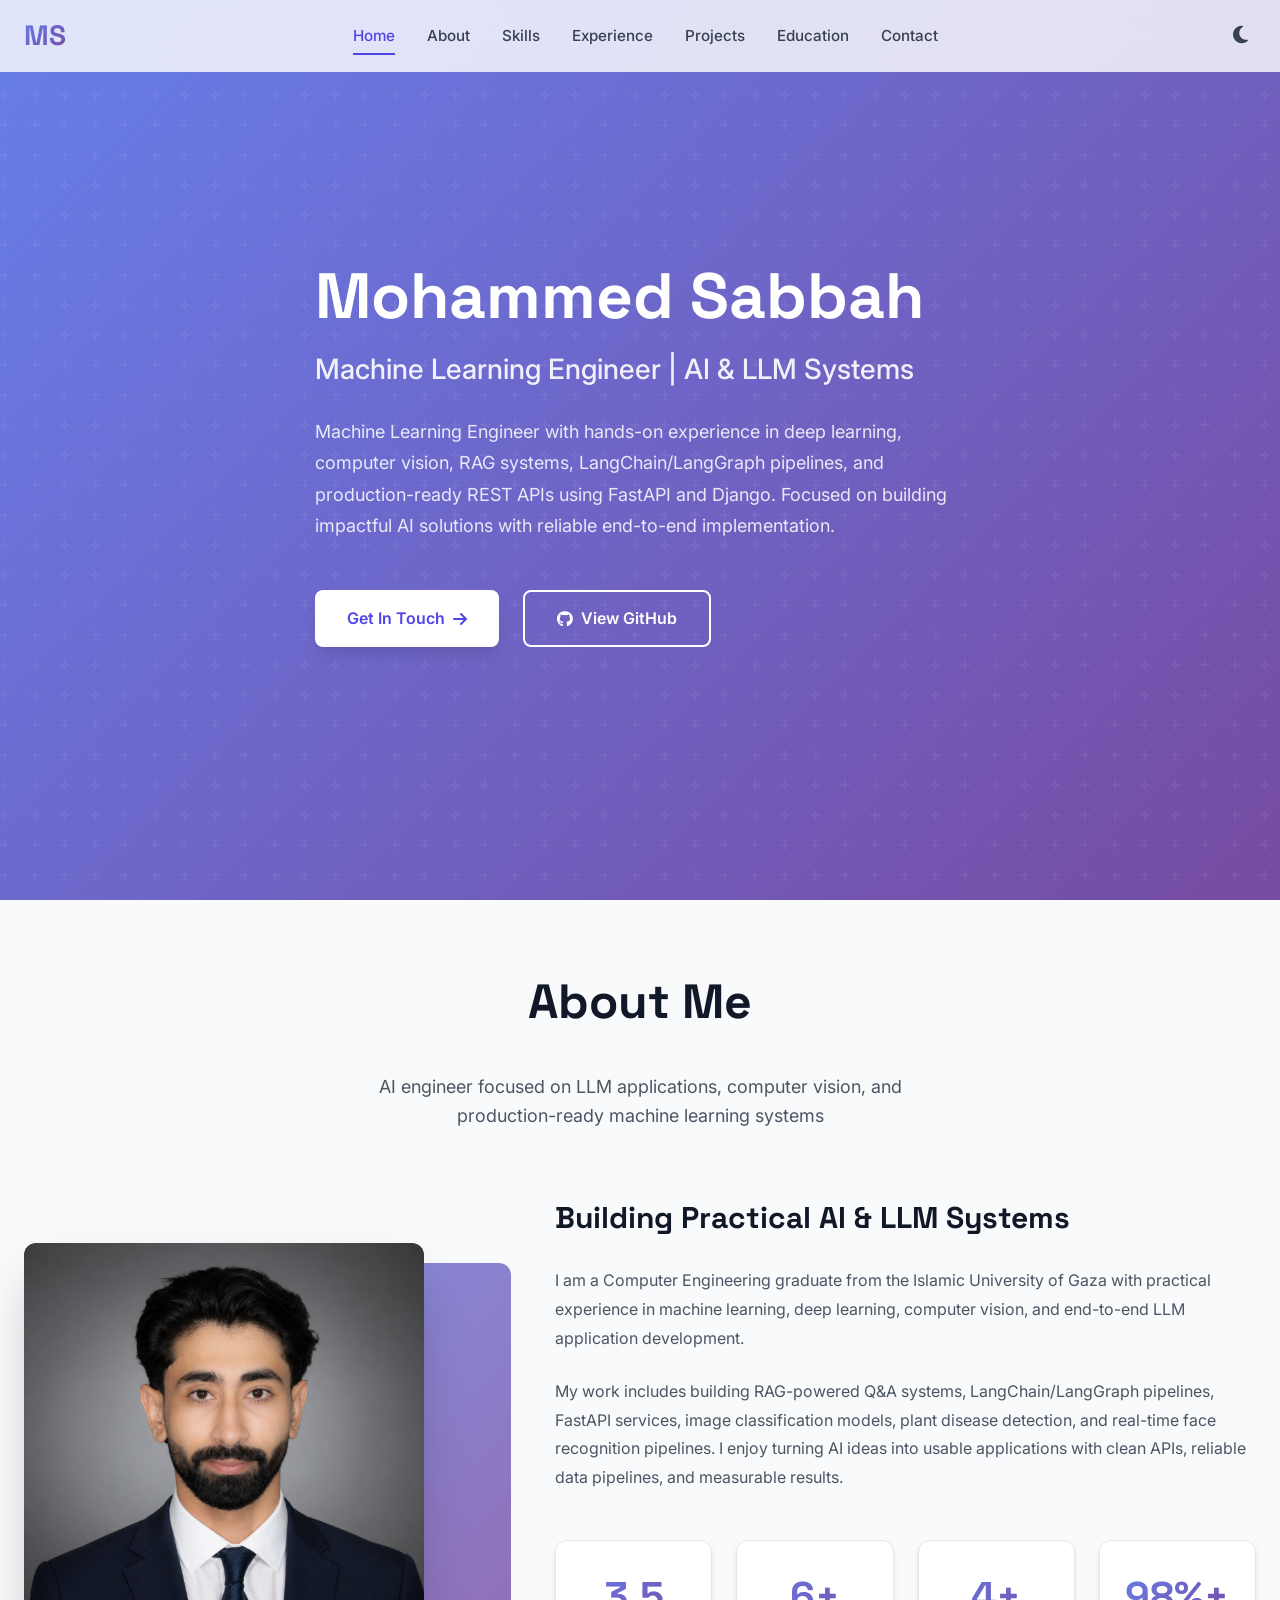
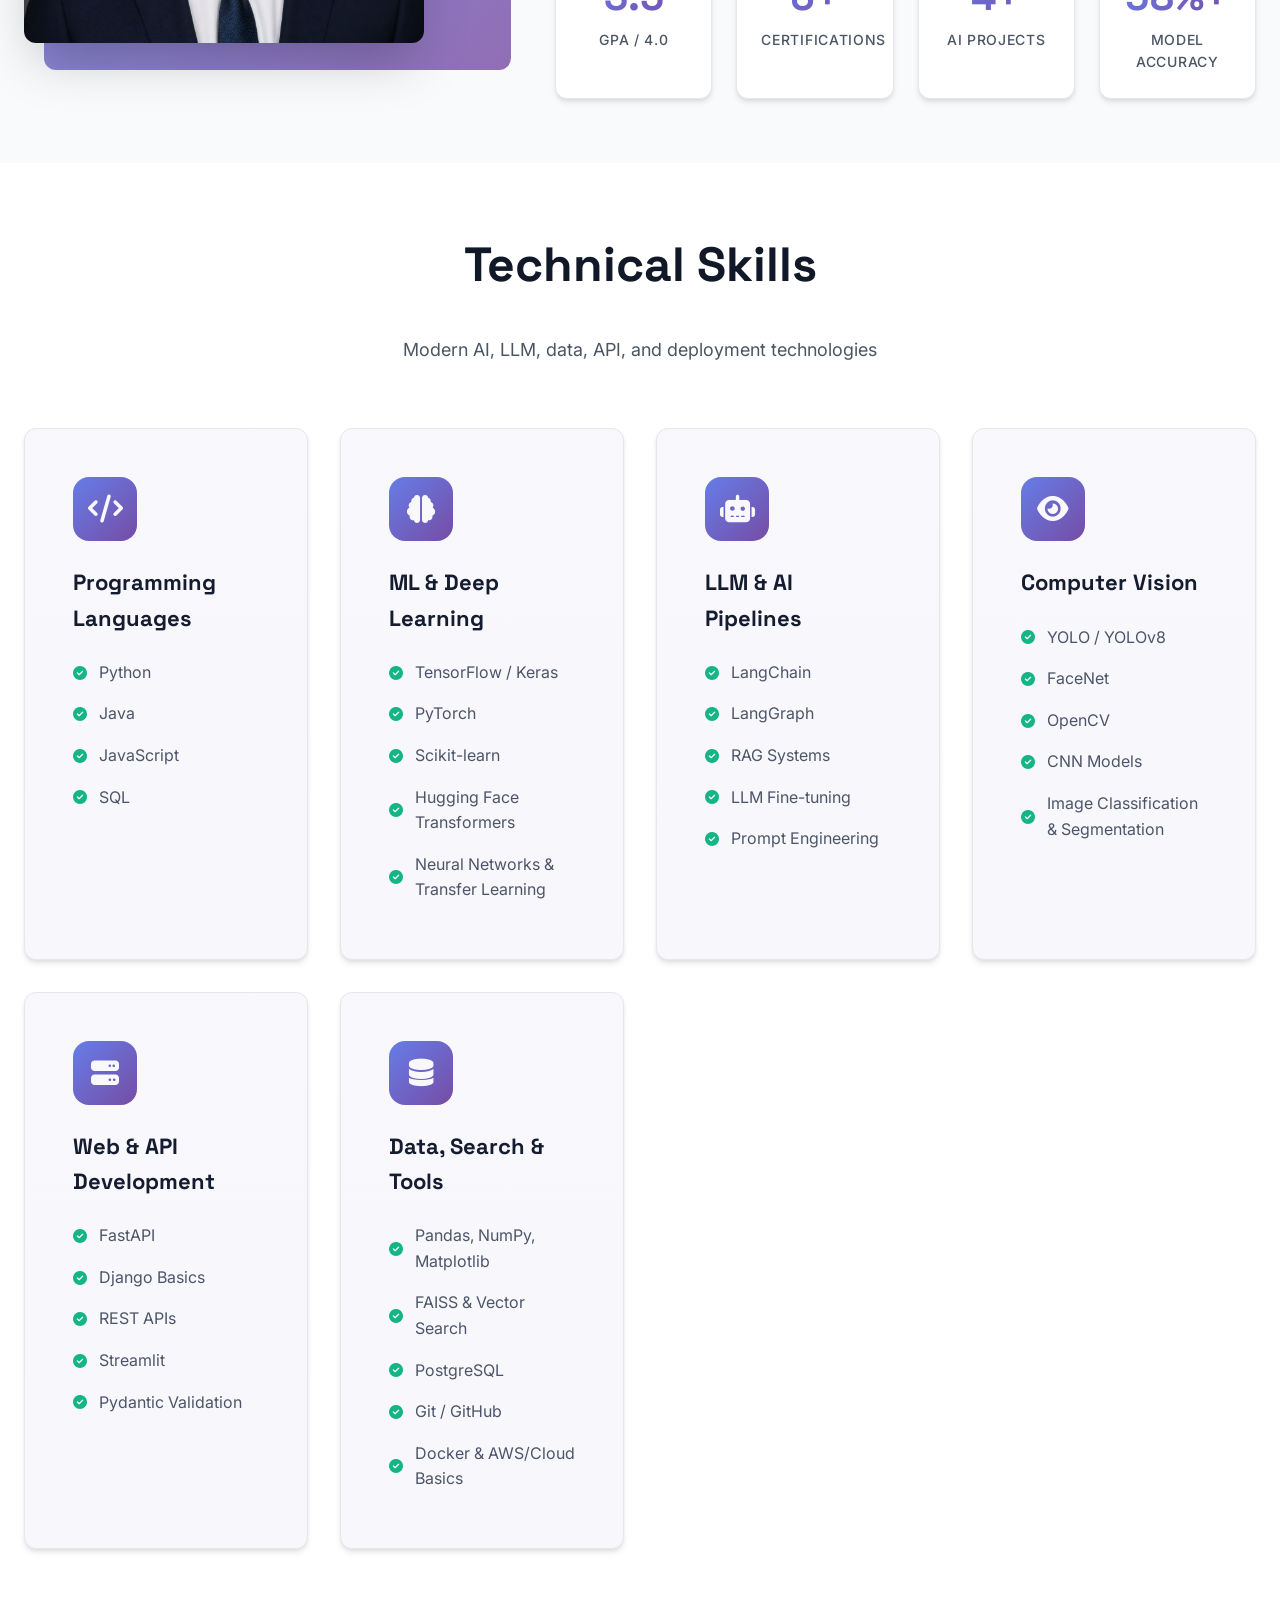
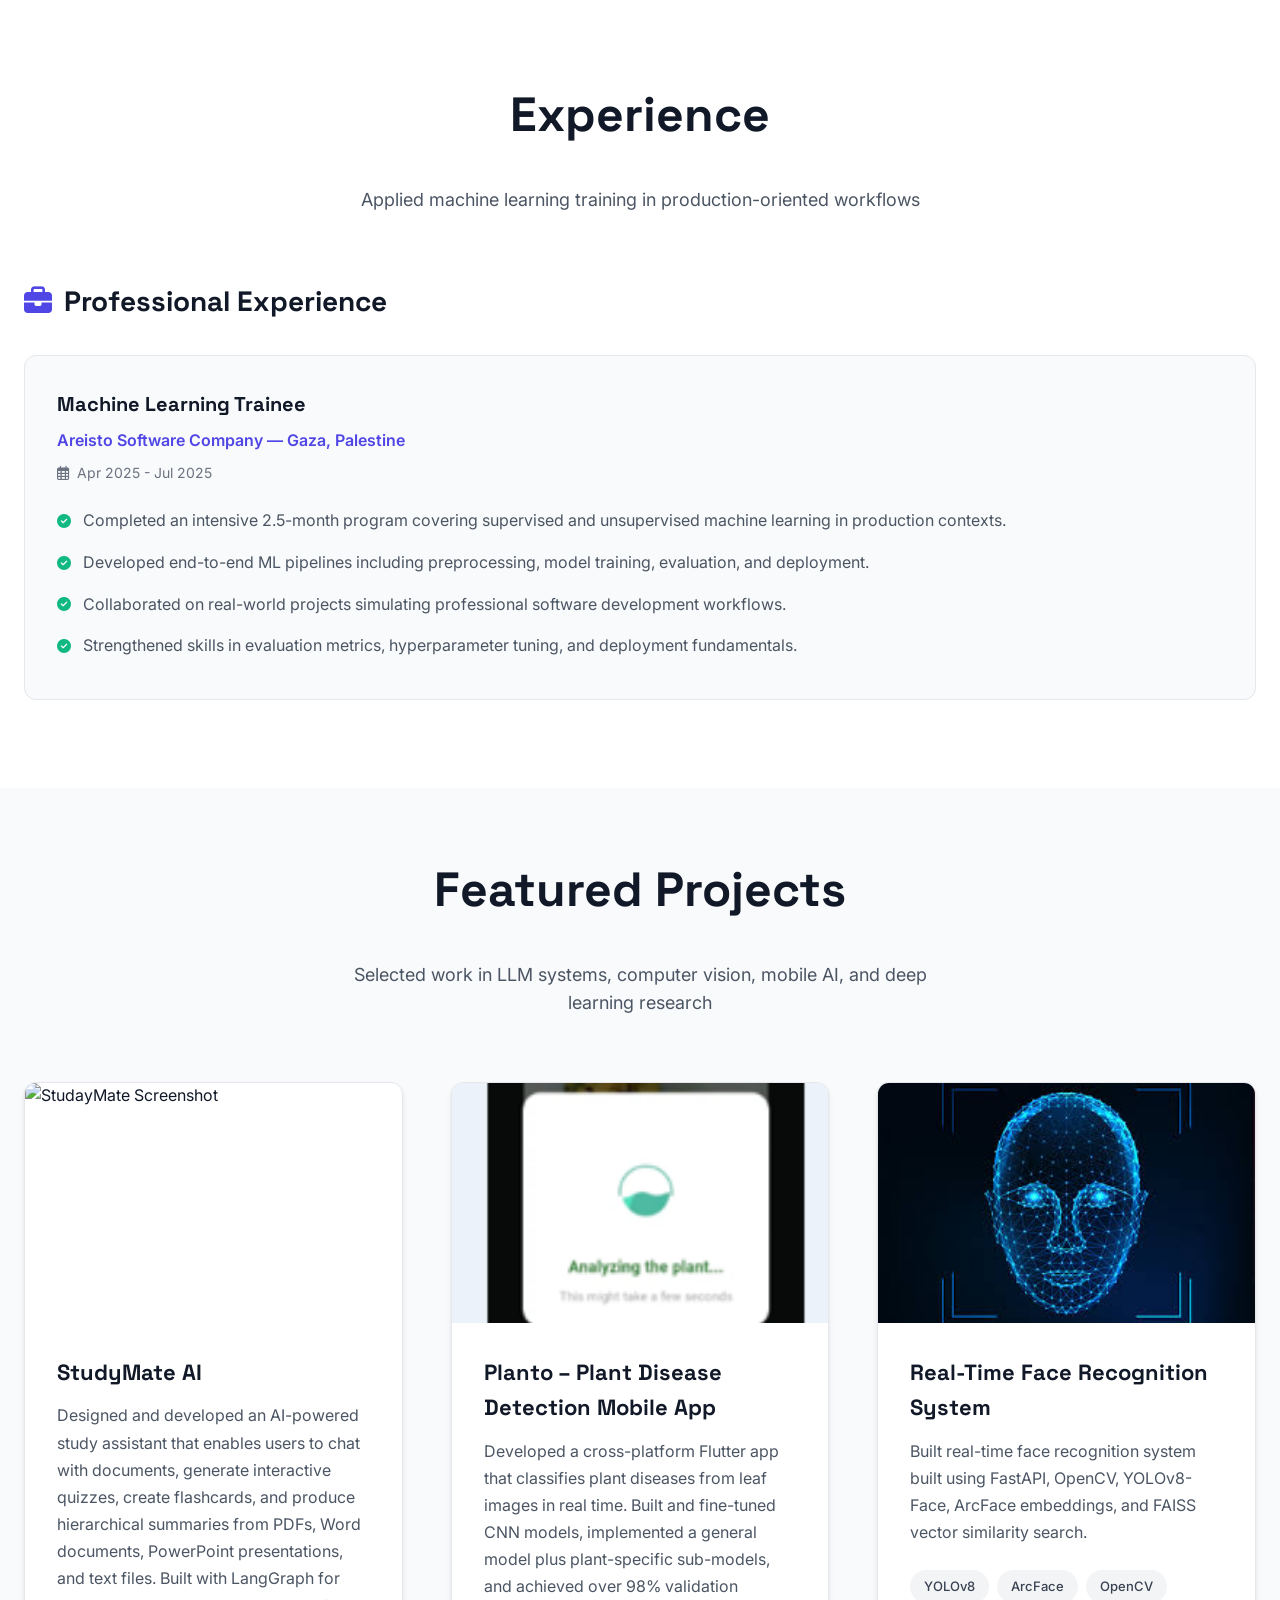
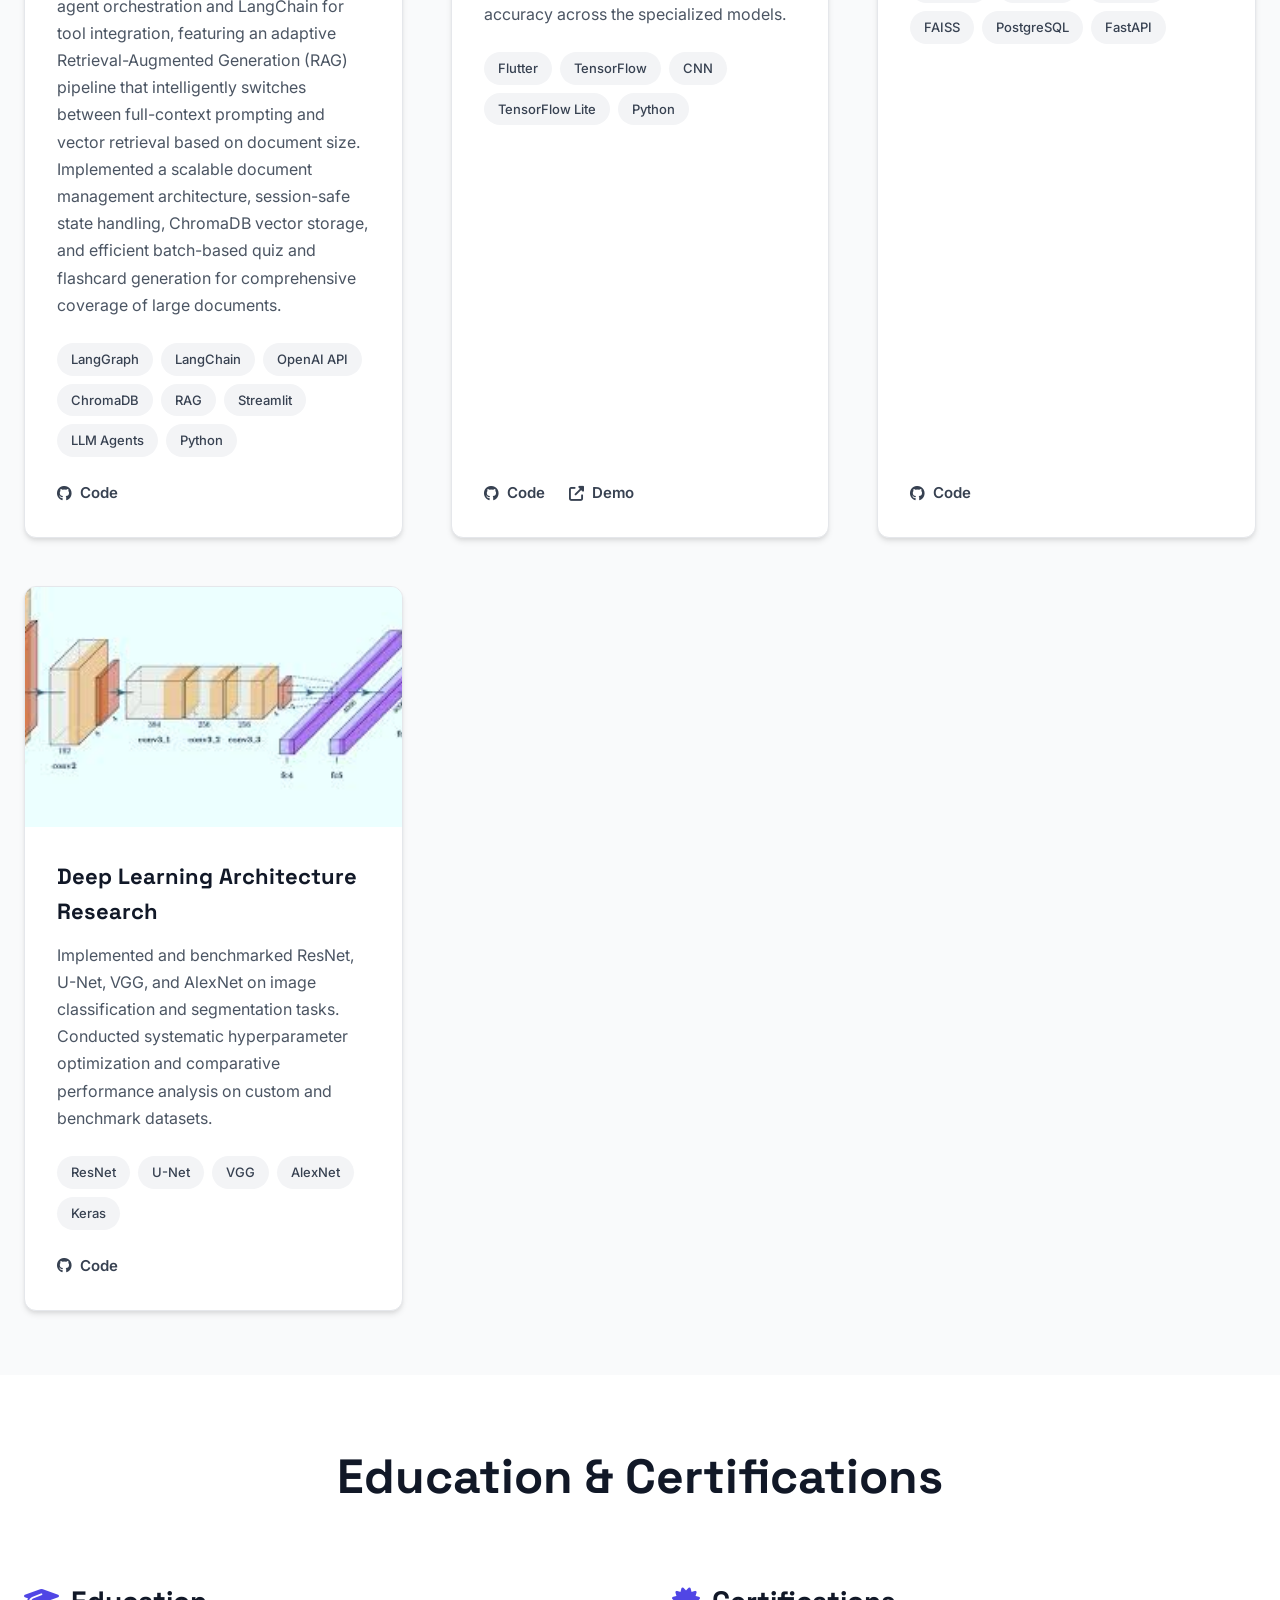
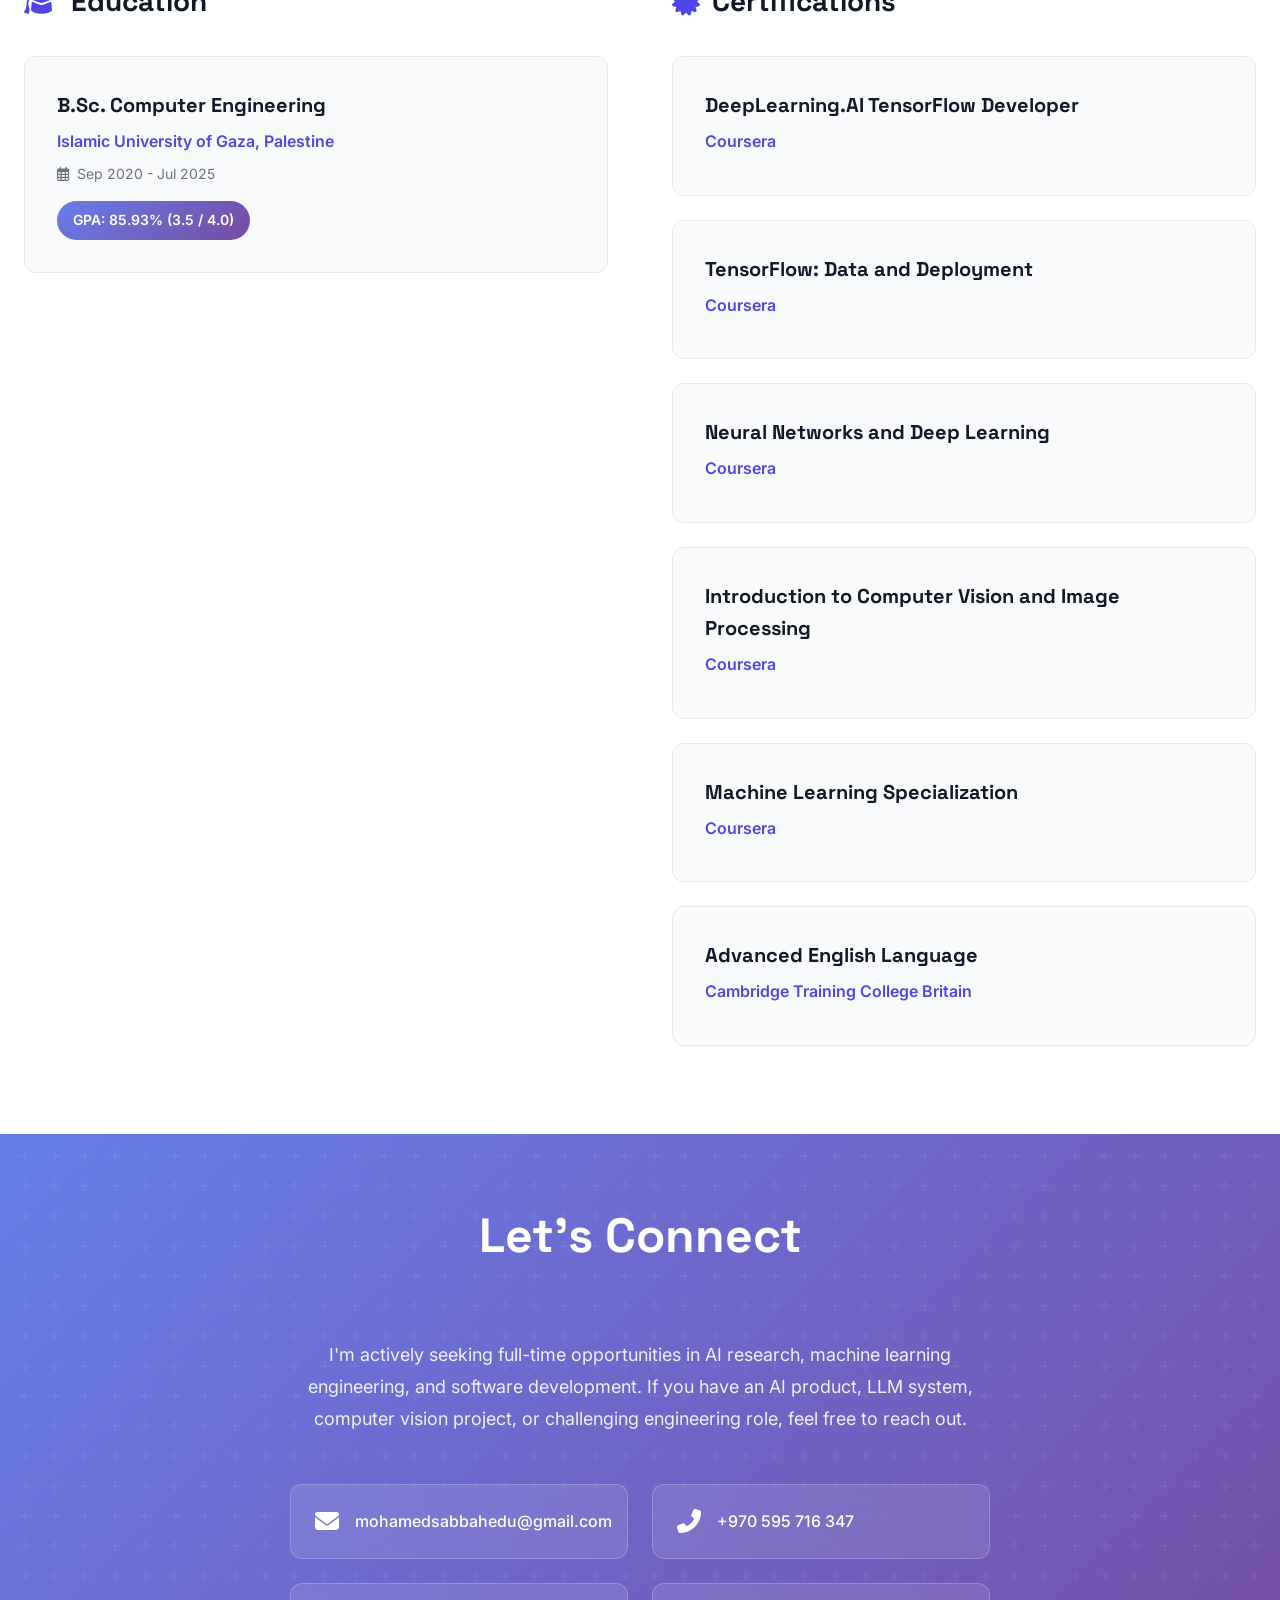
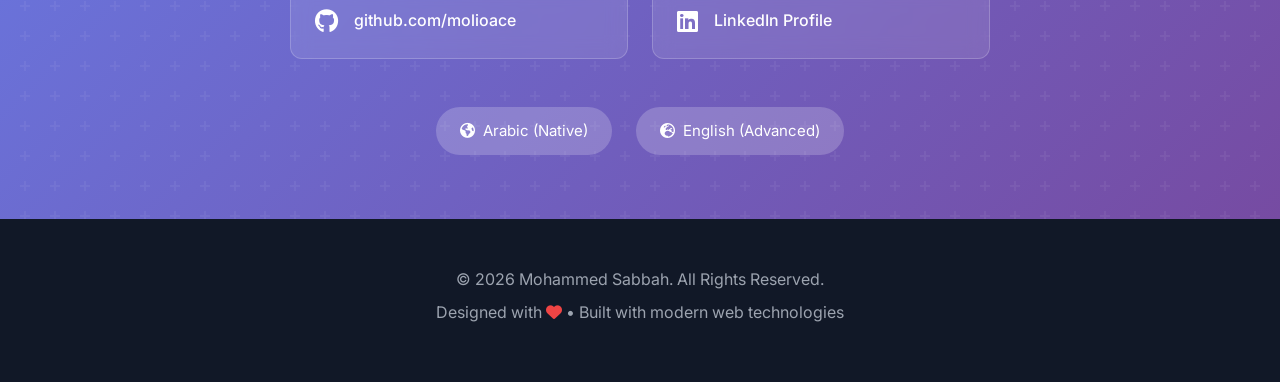
==== commit 5a58fe17: "Update index.html" ====
--- a/index.html
+++ b/index.html
@@ -1625,29 +1625,29 @@
             <p class="section-subtitle animate-on-scroll">Selected work in LLM systems, computer vision, mobile AI, and deep learning research</p>
             <div class="projects-grid">
                 <div class="project-card animate-on-scroll">
-                    <div class="project-image project-placeholder">
-                        <i class="fas fa-comments"></i>
+                    <div class="project-image">
+                        <img src="STUDYMATE.PNG" alt="StudayMate Screenshot" loading="lazy">
                     </div>
                     <div class="project-content">
-                    <h3>StudyMate AI</h3>
-                    <p>Designed and developed an AI-powered study assistant that enables users to chat with documents, generate interactive quizzes, create flashcards, and produce hierarchical summaries from PDFs, Word documents, PowerPoint presentations, and text files. Built with LangGraph for agent orchestration and LangChain for tool integration, featuring an adaptive Retrieval-Augmented Generation (RAG) pipeline that intelligently switches between full-context prompting and vector retrieval based on document size. Implemented a scalable document management architecture, session-safe state handling, ChromaDB vector storage, and efficient batch-based quiz and flashcard generation for comprehensive coverage of large documents.</p>
-                    
-                    <div class="project-tags">
-                        <span class="tag">LangGraph</span>
-                        <span class="tag">LangChain</span>
-                        <span class="tag">OpenAI API</span>
-                        <span class="tag">ChromaDB</span>
-                        <span class="tag">RAG</span>
-                        <span class="tag">Streamlit</span>
-                        <span class="tag">LLM Agents</span>
-                        <span class="tag">Python</span>
-                    </div>
-                    
-                    <div class="project-links">
-                        <a href="https://github.com/molioace/StudyMate-AI" target="_blank" rel="noopener noreferrer">
-                            <i class="fab fa-github"></i> Code
-                        </a>
-                    </div>
+                        <h3>StudyMate AI</h3>
+                        <p>Designed and developed an AI-powered study assistant that enables users to chat with documents, generate interactive quizzes, create flashcards, and produce hierarchical summaries from PDFs, Word documents, PowerPoint presentations, and text files. Built with LangGraph for agent orchestration and LangChain for tool integration, featuring an adaptive Retrieval-Augmented Generation (RAG) pipeline that intelligently switches between full-context prompting and vector retrieval based on document size. Implemented a scalable document management architecture, session-safe state handling, ChromaDB vector storage, and efficient batch-based quiz and flashcard generation for comprehensive coverage of large documents.</p>
+                        
+                        <div class="project-tags">
+                            <span class="tag">LangGraph</span>
+                            <span class="tag">LangChain</span>
+                            <span class="tag">OpenAI API</span>
+                            <span class="tag">ChromaDB</span>
+                            <span class="tag">RAG</span>
+                            <span class="tag">Streamlit</span>
+                            <span class="tag">LLM Agents</span>
+                            <span class="tag">Python</span>
+                        </div>
+                        
+                        <div class="project-links">
+                            <a href="https://github.com/molioace/StudyMate-AI" target="_blank" rel="noopener noreferrer">
+                                <i class="fab fa-github"></i> Code
+                            </a>
+                        </div>
                     </div>
                 </div>
 
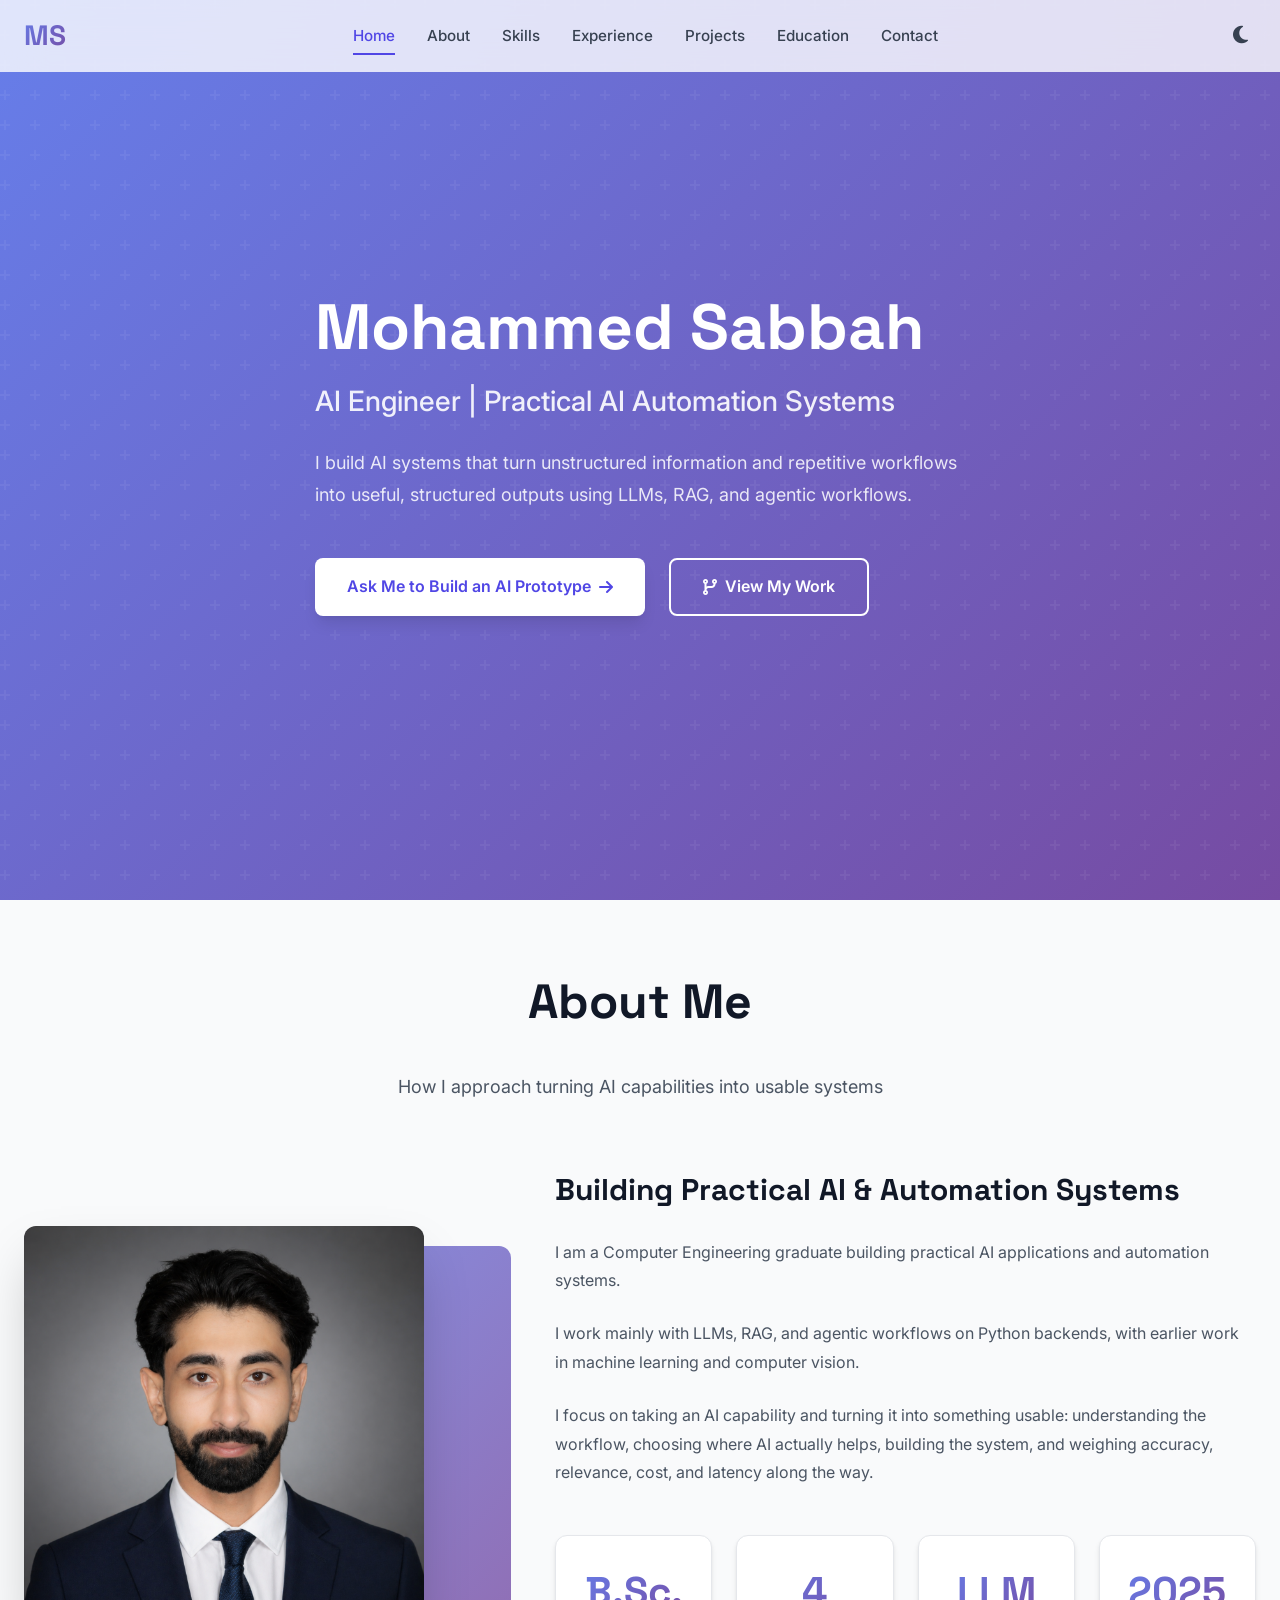
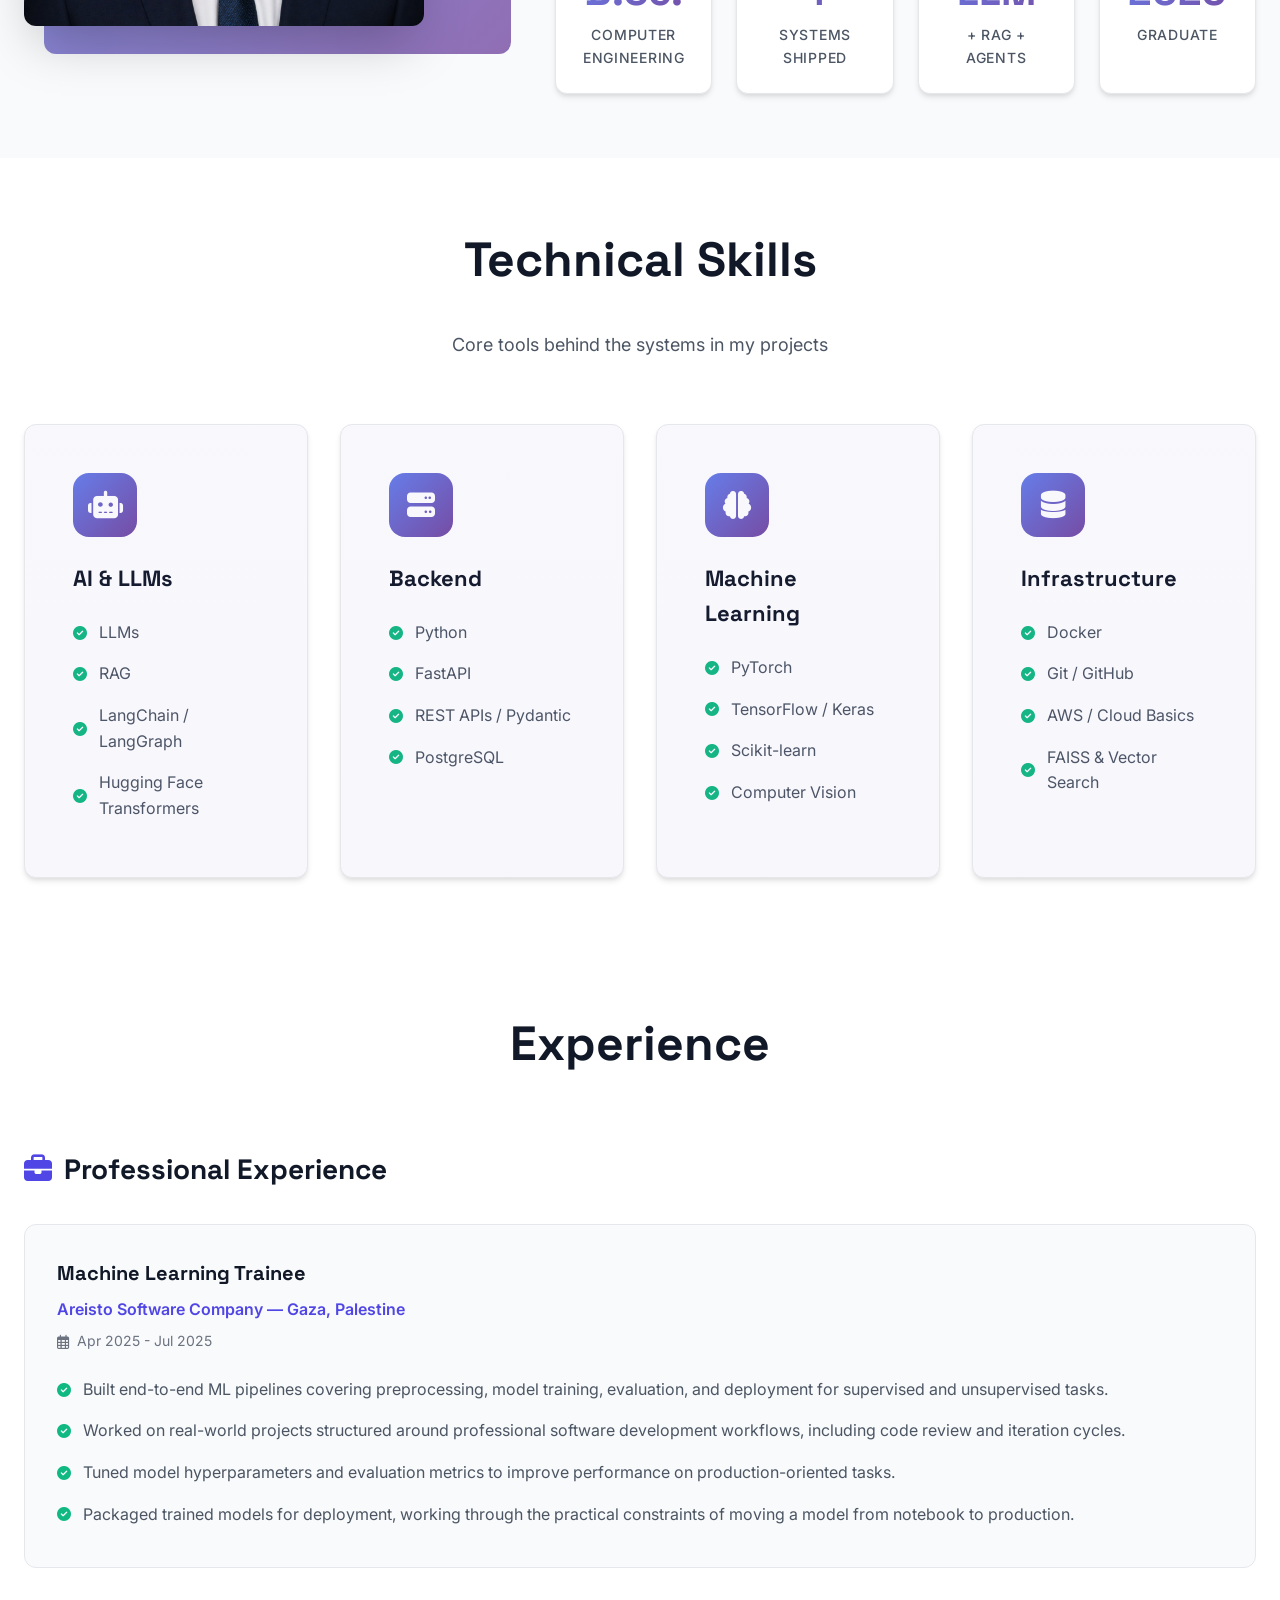
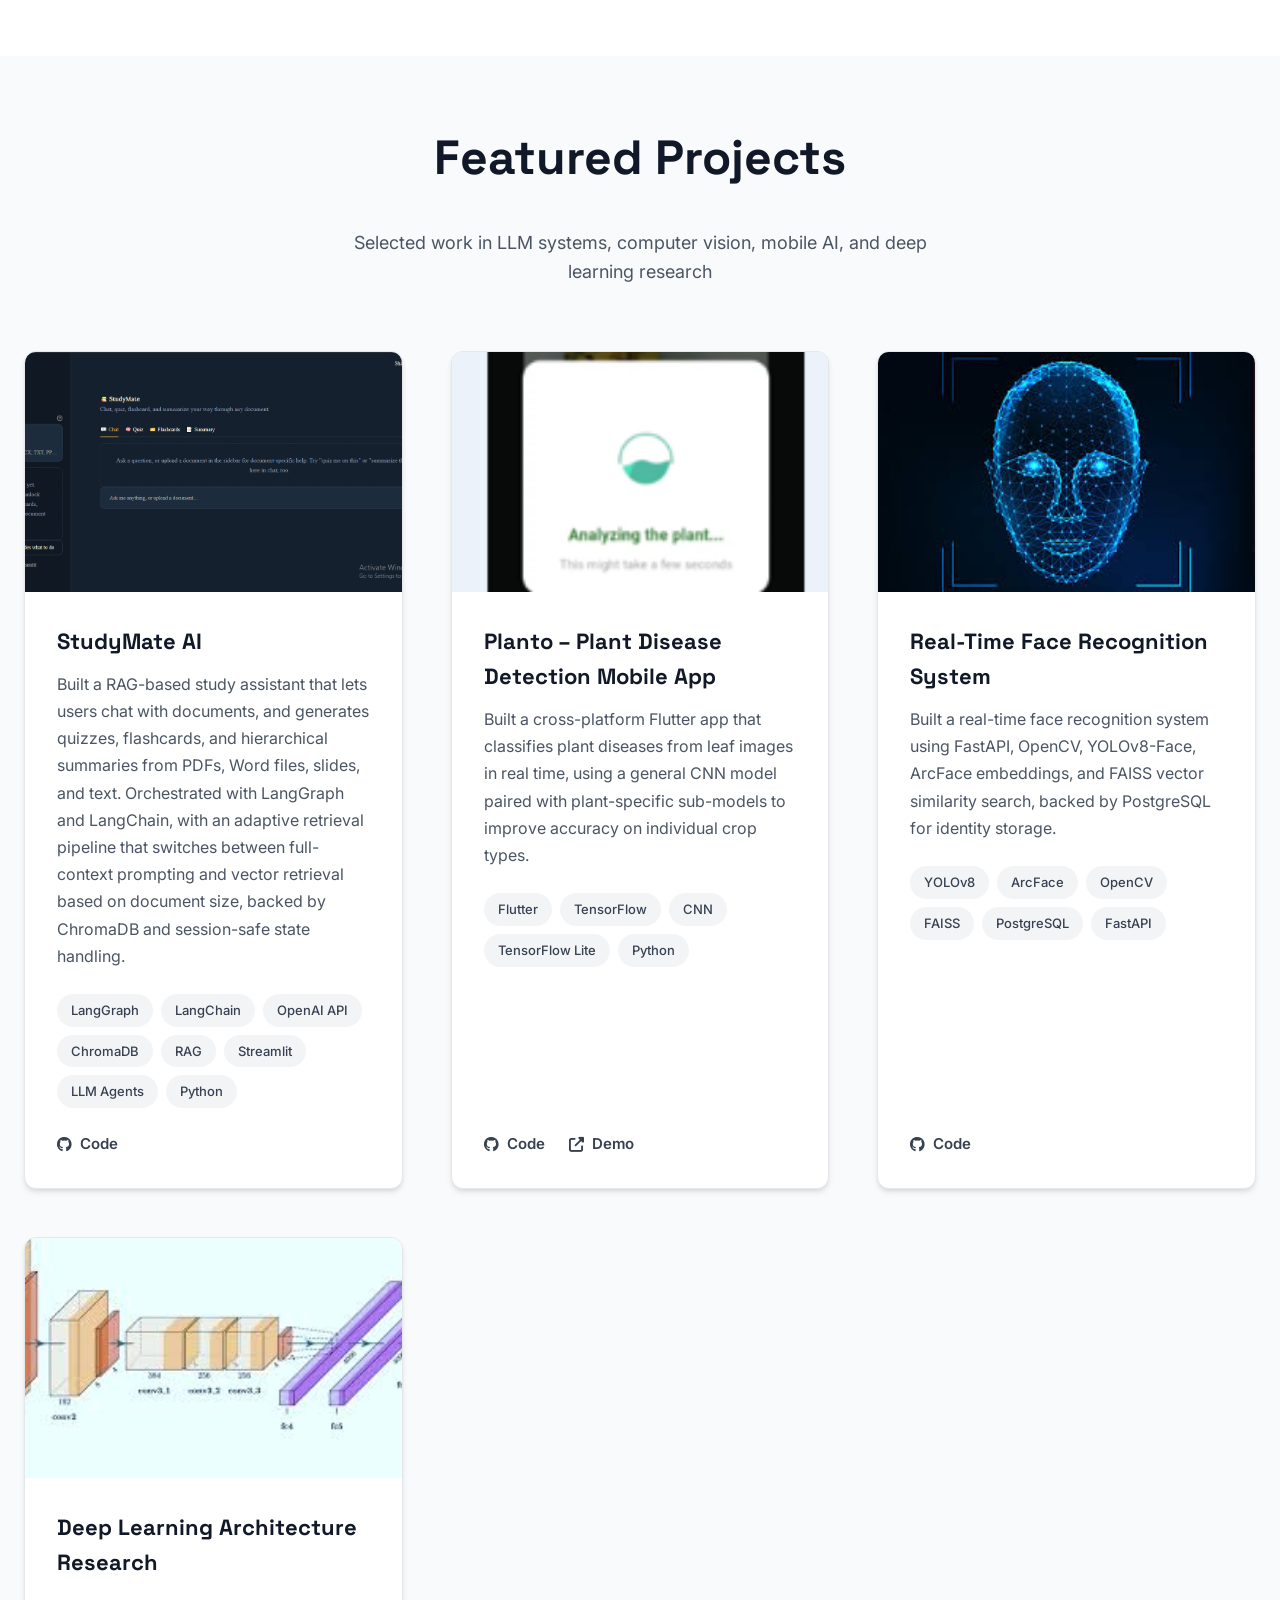
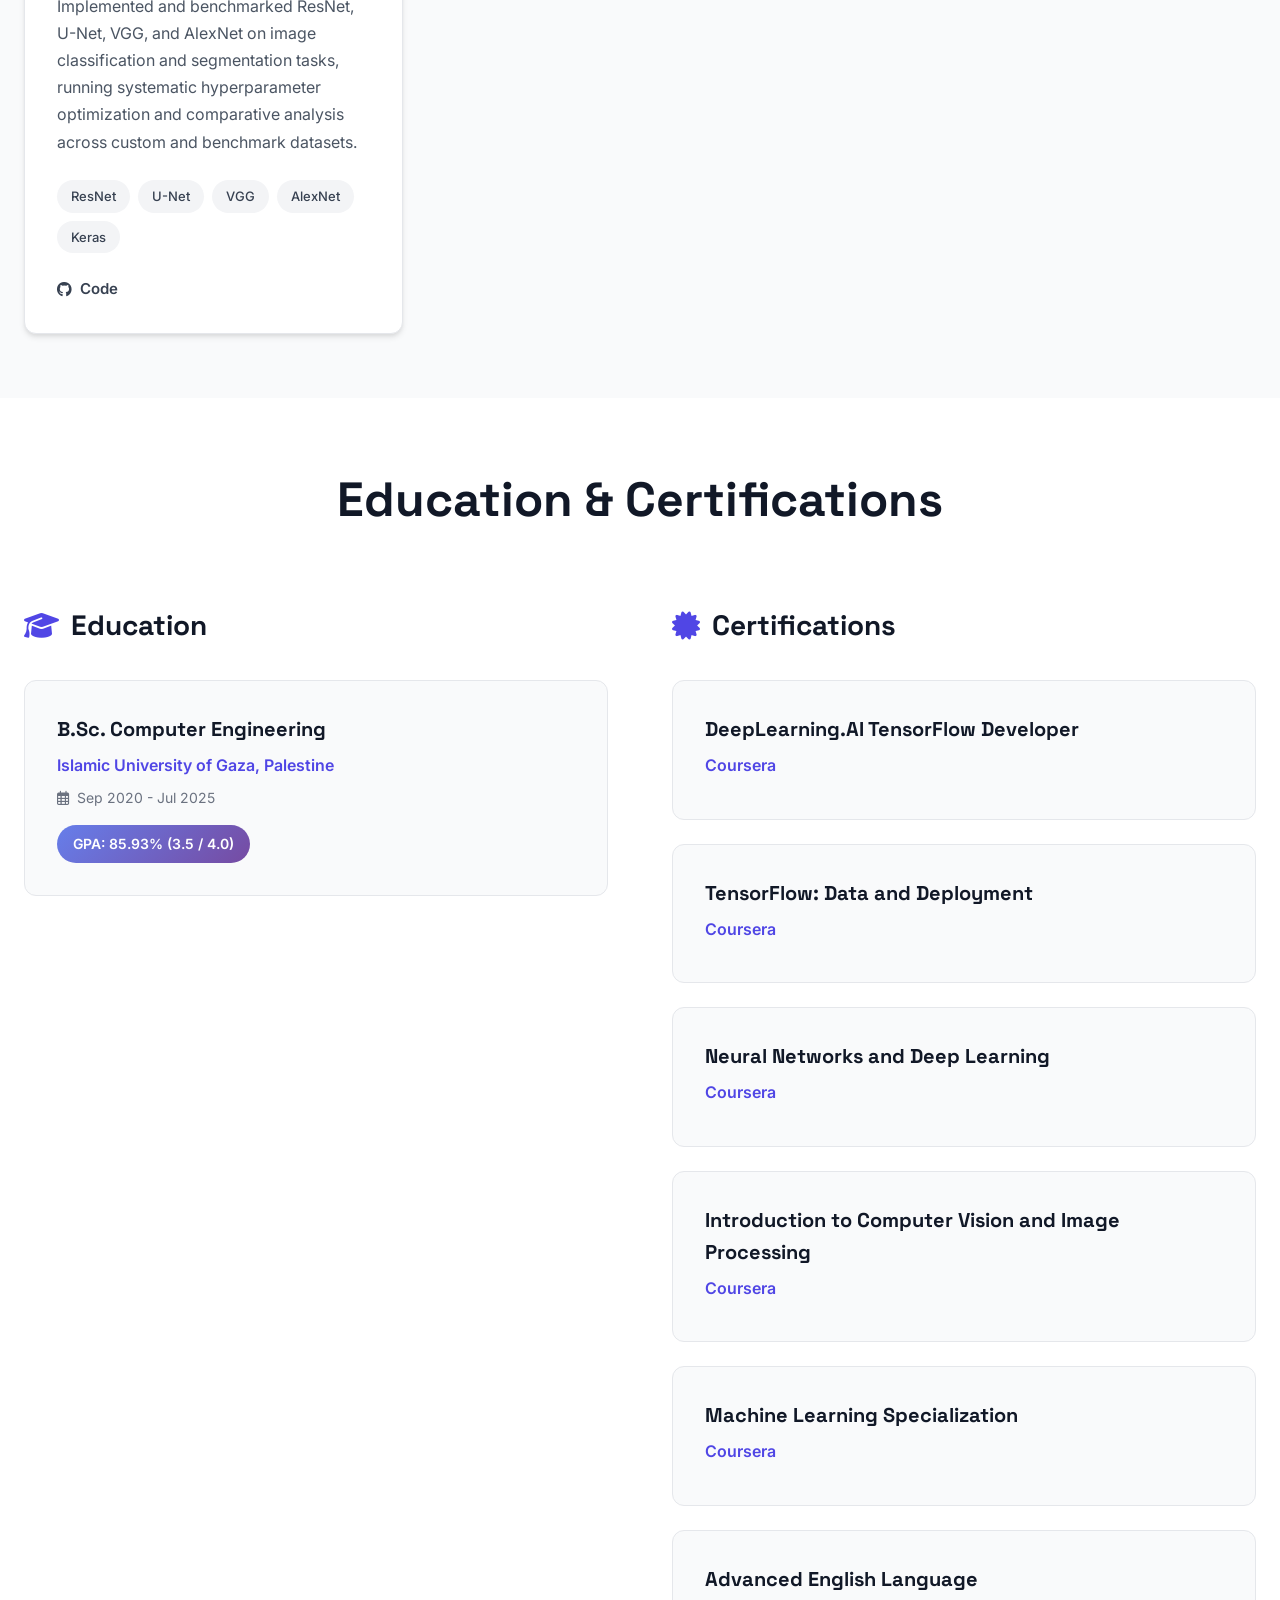
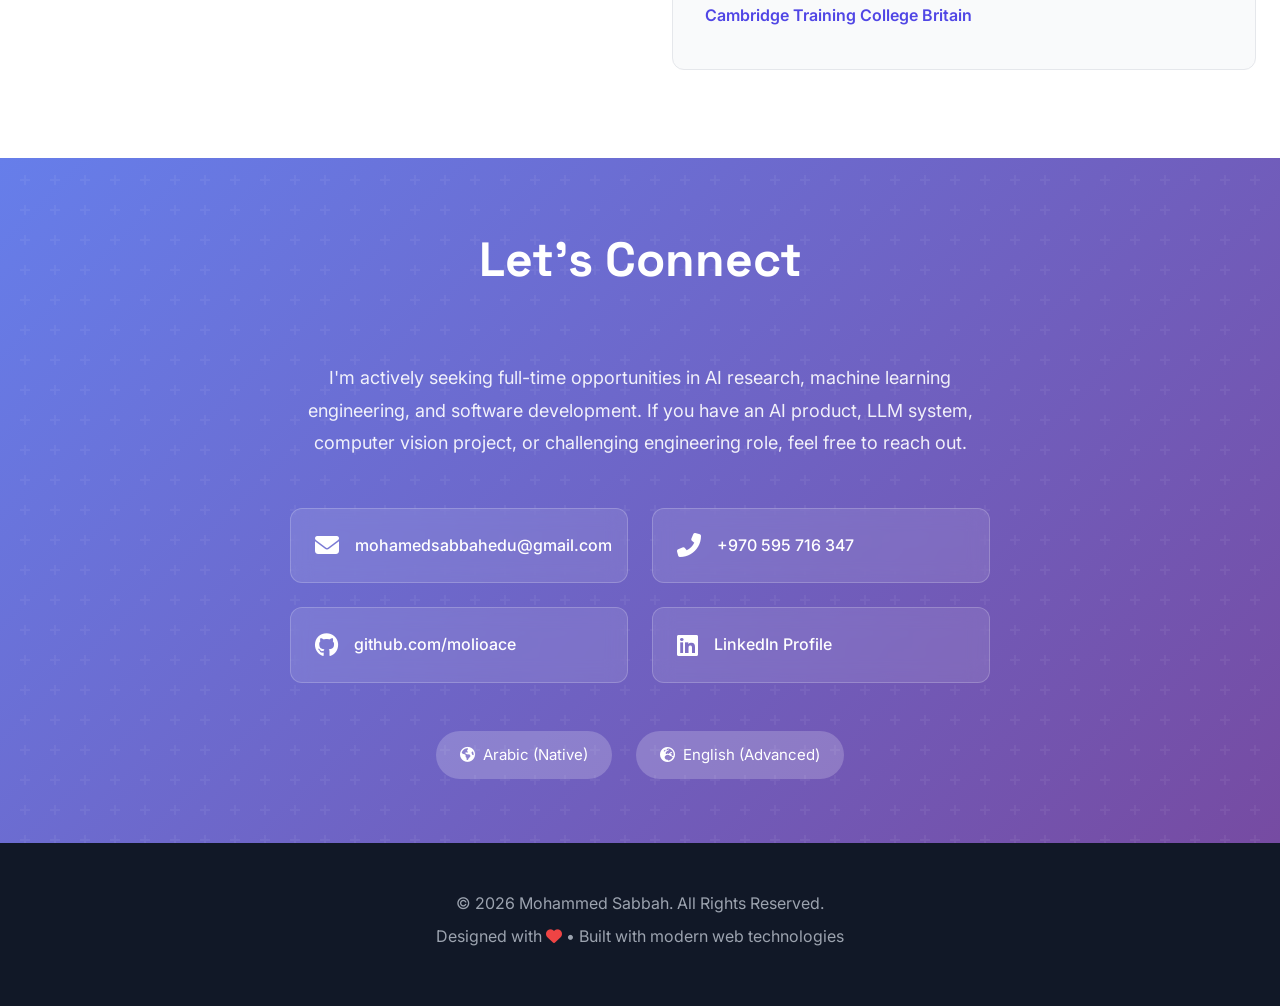
==== commit ebfe4248: "Update index.html" ====
--- a/index.html
+++ b/index.html
@@ -3,8 +3,8 @@
 <head>
     <meta charset="UTF-8">
     <meta name="viewport" content="width=device-width, initial-scale=1.0">
-    <title>Mohammed Sabbah - Machine Learning Engineer | AI & LLM Systems</title>
-    <meta name="description" content="Machine Learning Engineer specializing in deep learning, computer vision, and end-to-end LLM systems including RAG, LangChain/LangGraph, FastAPI, and production-ready AI applications.">
+    <title>Mohammed Sabbah - AI Engineer | Practical AI Automation Systems</title>
+    <meta name="description" content="AI Engineer building practical AI automation systems using LLMs, RAG, agentic workflows, and production-ready Python backends.">
     <link rel="icon" type="image/svg+xml" href="data:image/svg+xml,<svg xmlns='http://www.w3.org/2000/svg' viewBox='0 0 100 100'><text y='.9em' font-size='90'>🤖</text></svg>">
     <link rel="stylesheet" href="https://cdnjs.cloudflare.com/ajax/libs/font-awesome/6.5.1/css/all.min.css">
     <link href="https://fonts.googleapis.com/css2?family=Inter:wght@400;500;600;700;800&family=Space+Grotesk:wght@500;600;700&display=swap" rel="stylesheet">
@@ -1471,16 +1471,16 @@
         <div class="container">
             <div class="hero-content">
                 <h1>Mohammed Sabbah</h1>
-                <div class="subtitle">Machine Learning Engineer | AI &amp; LLM Systems</div>
-                <p>Machine Learning Engineer with hands-on experience in deep learning, computer vision, RAG systems, LangChain/LangGraph pipelines, and production-ready REST APIs using FastAPI and Django. Focused on building impactful AI solutions with reliable end-to-end implementation.</p>
+                <div class="subtitle">AI Engineer | Practical AI Automation Systems</div>
+                <p>I build AI systems that turn unstructured information and repetitive workflows into useful, structured outputs using LLMs, RAG, and agentic workflows.</p>
                 <div class="cta-buttons">
                     <a href="#contact" class="btn btn-primary">
-                        <span>Get In Touch</span>
+                        <span>Ask Me to Build an AI Prototype</span>
                         <i class="fas fa-arrow-right"></i>
                     </a>
-                    <a href="https://github.com/molioace" target="_blank" rel="noopener noreferrer" class="btn btn-outline">
-                        <i class="fab fa-github"></i>
-                        <span>View GitHub</span>
+                    <a href="#projects" class="btn btn-outline">
+                        <i class="fas fa-code-branch"></i>
+                        <span>View My Work</span>
                     </a>
                 </div>
             </div>
@@ -1490,31 +1490,32 @@
     <section id="about" class="about">
         <div class="container">
             <h2 class="section-title animate-on-scroll">About Me</h2>
-            <p class="section-subtitle animate-on-scroll">AI engineer focused on LLM applications, computer vision, and production-ready machine learning systems</p>
+            <p class="section-subtitle animate-on-scroll">How I approach turning AI capabilities into usable systems</p>
             <div class="about-content">
                 <div class="about-visual animate-on-scroll">
                     <img src="pfp.png" alt="Profile picture of Mohammed Sabbah" class="profile-photo" loading="lazy">
                 </div>
                 <div class="about-text animate-on-scroll">
-                    <h3>Building Practical AI &amp; LLM Systems</h3>
-                    <p>I am a Computer Engineering graduate from the Islamic University of Gaza with practical experience in machine learning, deep learning, computer vision, and end-to-end LLM application development.</p>
-                    <p>My work includes building RAG-powered Q&amp;A systems, LangChain/LangGraph pipelines, FastAPI services, image classification models, plant disease detection, and real-time face recognition pipelines. I enjoy turning AI ideas into usable applications with clean APIs, reliable data pipelines, and measurable results.</p>
+                    <h3>Building Practical AI &amp; Automation Systems</h3>
+                    <p>I am a Computer Engineering graduate building practical AI applications and automation systems.</p>
+                    <p>I work mainly with LLMs, RAG, and agentic workflows on Python backends, with earlier work in machine learning and computer vision.</p>
+                    <p>I focus on taking an AI capability and turning it into something usable: understanding the workflow, choosing where AI actually helps, building the system, and weighing accuracy, relevance, cost, and latency along the way.</p>
                     <div class="stats">
                         <div class="stat">
-                            <div class="stat-number">3.5</div>
-                            <div class="stat-label">GPA / 4.0</div>
+                            <div class="stat-number">B.Sc.</div>
+                            <div class="stat-label">Computer Engineering</div>
                         </div>
                         <div class="stat">
-                            <div class="stat-number">6+</div>
-                            <div class="stat-label">Certifications</div>
+                            <div class="stat-number">4</div>
+                            <div class="stat-label">Systems Shipped</div>
                         </div>
                         <div class="stat">
-                            <div class="stat-number">4+</div>
-                            <div class="stat-label">AI Projects</div>
+                            <div class="stat-number">LLM</div>
+                            <div class="stat-label">+ RAG + Agents</div>
                         </div>
                         <div class="stat">
-                            <div class="stat-number">98%+</div>
-                            <div class="stat-label">Model Accuracy</div>
+                            <div class="stat-number">2025</div>
+                            <div class="stat-label">Graduate</div>
                         </div>
                     </div>
                 </div>
@@ -1525,71 +1526,46 @@
     <section id="skills" class="skills">
         <div class="container">
             <h2 class="section-title animate-on-scroll">Technical Skills</h2>
-            <p class="section-subtitle animate-on-scroll">Modern AI, LLM, data, API, and deployment technologies</p>
+            <p class="section-subtitle animate-on-scroll">Core tools behind the systems in my projects</p>
             <div class="skills-grid">
                 <div class="skill-card animate-on-scroll">
-                    <div class="skill-icon"><i class="fas fa-code"></i></div>
-                    <h3>Programming Languages</h3>
+                    <div class="skill-icon"><i class="fas fa-robot"></i></div>
+                    <h3>AI &amp; LLMs</h3>
+                    <ul class="skill-list">
+                        <li><i class="fas fa-check-circle"></i>LLMs</li>
+                        <li><i class="fas fa-check-circle"></i>RAG</li>
+                        <li><i class="fas fa-check-circle"></i>LangChain / LangGraph</li>
+                        <li><i class="fas fa-check-circle"></i>Hugging Face Transformers</li>
+                    </ul>
+                </div>
+                <div class="skill-card animate-on-scroll">
+                    <div class="skill-icon"><i class="fas fa-server"></i></div>
+                    <h3>Backend</h3>
                     <ul class="skill-list">
                         <li><i class="fas fa-check-circle"></i>Python</li>
-                        <li><i class="fas fa-check-circle"></i>Java</li>
-                        <li><i class="fas fa-check-circle"></i>JavaScript</li>
-                        <li><i class="fas fa-check-circle"></i>SQL</li>
+                        <li><i class="fas fa-check-circle"></i>FastAPI</li>
+                        <li><i class="fas fa-check-circle"></i>REST APIs / Pydantic</li>
+                        <li><i class="fas fa-check-circle"></i>PostgreSQL</li>
                     </ul>
                 </div>
                 <div class="skill-card animate-on-scroll">
                     <div class="skill-icon"><i class="fas fa-brain"></i></div>
-                    <h3>ML &amp; Deep Learning</h3>
+                    <h3>Machine Learning</h3>
                     <ul class="skill-list">
+                        <li><i class="fas fa-check-circle"></i>PyTorch</li>
                         <li><i class="fas fa-check-circle"></i>TensorFlow / Keras</li>
-                        <li><i class="fas fa-check-circle"></i>PyTorch</li>
                         <li><i class="fas fa-check-circle"></i>Scikit-learn</li>
-                        <li><i class="fas fa-check-circle"></i>Hugging Face Transformers</li>
-                        <li><i class="fas fa-check-circle"></i>Neural Networks &amp; Transfer Learning</li>
-                    </ul>
-                </div>
-                <div class="skill-card animate-on-scroll">
-                    <div class="skill-icon"><i class="fas fa-robot"></i></div>
-                    <h3>LLM &amp; AI Pipelines</h3>
-                    <ul class="skill-list">
-                        <li><i class="fas fa-check-circle"></i>LangChain</li>
-                        <li><i class="fas fa-check-circle"></i>LangGraph</li>
-                        <li><i class="fas fa-check-circle"></i>RAG Systems</li>
-                        <li><i class="fas fa-check-circle"></i>LLM Fine-tuning</li>
-                        <li><i class="fas fa-check-circle"></i>Prompt Engineering</li>
-                    </ul>
-                </div>
-                <div class="skill-card animate-on-scroll">
-                    <div class="skill-icon"><i class="fas fa-eye"></i></div>
-                    <h3>Computer Vision</h3>
-                    <ul class="skill-list">
-                        <li><i class="fas fa-check-circle"></i>YOLO / YOLOv8</li>
-                        <li><i class="fas fa-check-circle"></i>FaceNet</li>
-                        <li><i class="fas fa-check-circle"></i>OpenCV</li>
-                        <li><i class="fas fa-check-circle"></i>CNN Models</li>
-                        <li><i class="fas fa-check-circle"></i>Image Classification &amp; Segmentation</li>
-                    </ul>
-                </div>
-                <div class="skill-card animate-on-scroll">
-                    <div class="skill-icon"><i class="fas fa-server"></i></div>
-                    <h3>Web &amp; API Development</h3>
-                    <ul class="skill-list">
-                        <li><i class="fas fa-check-circle"></i>FastAPI</li>
-                        <li><i class="fas fa-check-circle"></i>Django Basics</li>
-                        <li><i class="fas fa-check-circle"></i>REST APIs</li>
-                        <li><i class="fas fa-check-circle"></i>Streamlit</li>
-                        <li><i class="fas fa-check-circle"></i>Pydantic Validation</li>
+                        <li><i class="fas fa-check-circle"></i>Computer Vision</li>
                     </ul>
                 </div>
                 <div class="skill-card animate-on-scroll">
                     <div class="skill-icon"><i class="fas fa-database"></i></div>
-                    <h3>Data, Search &amp; Tools</h3>
+                    <h3>Infrastructure</h3>
                     <ul class="skill-list">
-                        <li><i class="fas fa-check-circle"></i>Pandas, NumPy, Matplotlib</li>
+                        <li><i class="fas fa-check-circle"></i>Docker</li>
+                        <li><i class="fas fa-check-circle"></i>Git / GitHub</li>
+                        <li><i class="fas fa-check-circle"></i>AWS / Cloud Basics</li>
                         <li><i class="fas fa-check-circle"></i>FAISS &amp; Vector Search</li>
-                        <li><i class="fas fa-check-circle"></i>PostgreSQL</li>
-                        <li><i class="fas fa-check-circle"></i>Git / GitHub</li>
-                        <li><i class="fas fa-check-circle"></i>Docker &amp; AWS/Cloud Basics</li>
                     </ul>
                 </div>
             </div>
@@ -1599,7 +1575,6 @@
     <section id="experience" class="education">
         <div class="container">
             <h2 class="section-title animate-on-scroll">Experience</h2>
-            <p class="section-subtitle animate-on-scroll">Applied machine learning training in production-oriented workflows</p>
             <div class="edu-cert-grid">
                 <div class="edu-cert-container animate-on-scroll">
                     <h3><i class="fas fa-briefcase"></i> Professional Experience</h3>
@@ -1608,10 +1583,10 @@
                         <div class="institution">Areisto Software Company — Gaza, Palestine</div>
                         <div class="date"><i class="far fa-calendar-alt"></i> Apr 2025 - Jul 2025</div>
                         <ul class="skill-list" style="margin-top: var(--space-md);">
-                            <li><i class="fas fa-check-circle"></i>Completed an intensive 2.5-month program covering supervised and unsupervised machine learning in production contexts.</li>
-                            <li><i class="fas fa-check-circle"></i>Developed end-to-end ML pipelines including preprocessing, model training, evaluation, and deployment.</li>
-                            <li><i class="fas fa-check-circle"></i>Collaborated on real-world projects simulating professional software development workflows.</li>
-                            <li><i class="fas fa-check-circle"></i>Strengthened skills in evaluation metrics, hyperparameter tuning, and deployment fundamentals.</li>
+                            <li><i class="fas fa-check-circle"></i>Built end-to-end ML pipelines covering preprocessing, model training, evaluation, and deployment for supervised and unsupervised tasks.</li>
+                            <li><i class="fas fa-check-circle"></i>Worked on real-world projects structured around professional software development workflows, including code review and iteration cycles.</li>
+                            <li><i class="fas fa-check-circle"></i>Tuned model hyperparameters and evaluation metrics to improve performance on production-oriented tasks.</li>
+                            <li><i class="fas fa-check-circle"></i>Packaged trained models for deployment, working through the practical constraints of moving a model from notebook to production.</li>
                         </ul>
                     </div>
                 </div>
@@ -1630,7 +1605,7 @@
                     </div>
                     <div class="project-content">
                         <h3>StudyMate AI</h3>
-                        <p>Designed and developed an AI-powered study assistant that enables users to chat with documents, generate interactive quizzes, create flashcards, and produce hierarchical summaries from PDFs, Word documents, PowerPoint presentations, and text files. Built with LangGraph for agent orchestration and LangChain for tool integration, featuring an adaptive Retrieval-Augmented Generation (RAG) pipeline that intelligently switches between full-context prompting and vector retrieval based on document size. Implemented a scalable document management architecture, session-safe state handling, ChromaDB vector storage, and efficient batch-based quiz and flashcard generation for comprehensive coverage of large documents.</p>
+                        <p>Built a RAG-based study assistant that lets users chat with documents, and generates quizzes, flashcards, and hierarchical summaries from PDFs, Word files, slides, and text. Orchestrated with LangGraph and LangChain, with an adaptive retrieval pipeline that switches between full-context prompting and vector retrieval based on document size, backed by ChromaDB and session-safe state handling.</p>
                         
                         <div class="project-tags">
                             <span class="tag">LangGraph</span>
@@ -1657,7 +1632,7 @@
                     </div>
                     <div class="project-content">
                         <h3>Planto – Plant Disease Detection Mobile App</h3>
-                        <p>Developed a cross-platform Flutter app that classifies plant diseases from leaf images in real time. Built and fine-tuned CNN models, implemented a general model plus plant-specific sub-models, and achieved over 98% validation accuracy across the specialized models.</p>
+                        <p>Built a cross-platform Flutter app that classifies plant diseases from leaf images in real time, using a general CNN model paired with plant-specific sub-models to improve accuracy on individual crop types.</p>
                         <div class="project-tags">
                             <span class="tag">Flutter</span>
                             <span class="tag">TensorFlow</span>
@@ -1678,7 +1653,7 @@
                     </div>
                     <div class="project-content">
                         <h3>Real-Time Face Recognition System</h3>
-                        <p>Built real-time face recognition system built using FastAPI, OpenCV, YOLOv8-Face, ArcFace embeddings, and FAISS vector similarity search.</p>
+                        <p>Built a real-time face recognition system using FastAPI, OpenCV, YOLOv8-Face, ArcFace embeddings, and FAISS vector similarity search, backed by PostgreSQL for identity storage.</p>
                         <div class="project-tags">
                             <span class="tag">YOLOv8</span>
                             <span class="tag">ArcFace</span>
@@ -1699,7 +1674,7 @@
                     </div>
                     <div class="project-content">
                         <h3>Deep Learning Architecture Research</h3>
-                        <p>Implemented and benchmarked ResNet, U-Net, VGG, and AlexNet on image classification and segmentation tasks. Conducted systematic hyperparameter optimization and comparative performance analysis on custom and benchmark datasets.</p>
+                        <p>Implemented and benchmarked ResNet, U-Net, VGG, and AlexNet on image classification and segmentation tasks, running systematic hyperparameter optimization and comparative analysis across custom and benchmark datasets.</p>
                         <div class="project-tags">
                             <span class="tag">ResNet</span>
                             <span class="tag">U-Net</span>
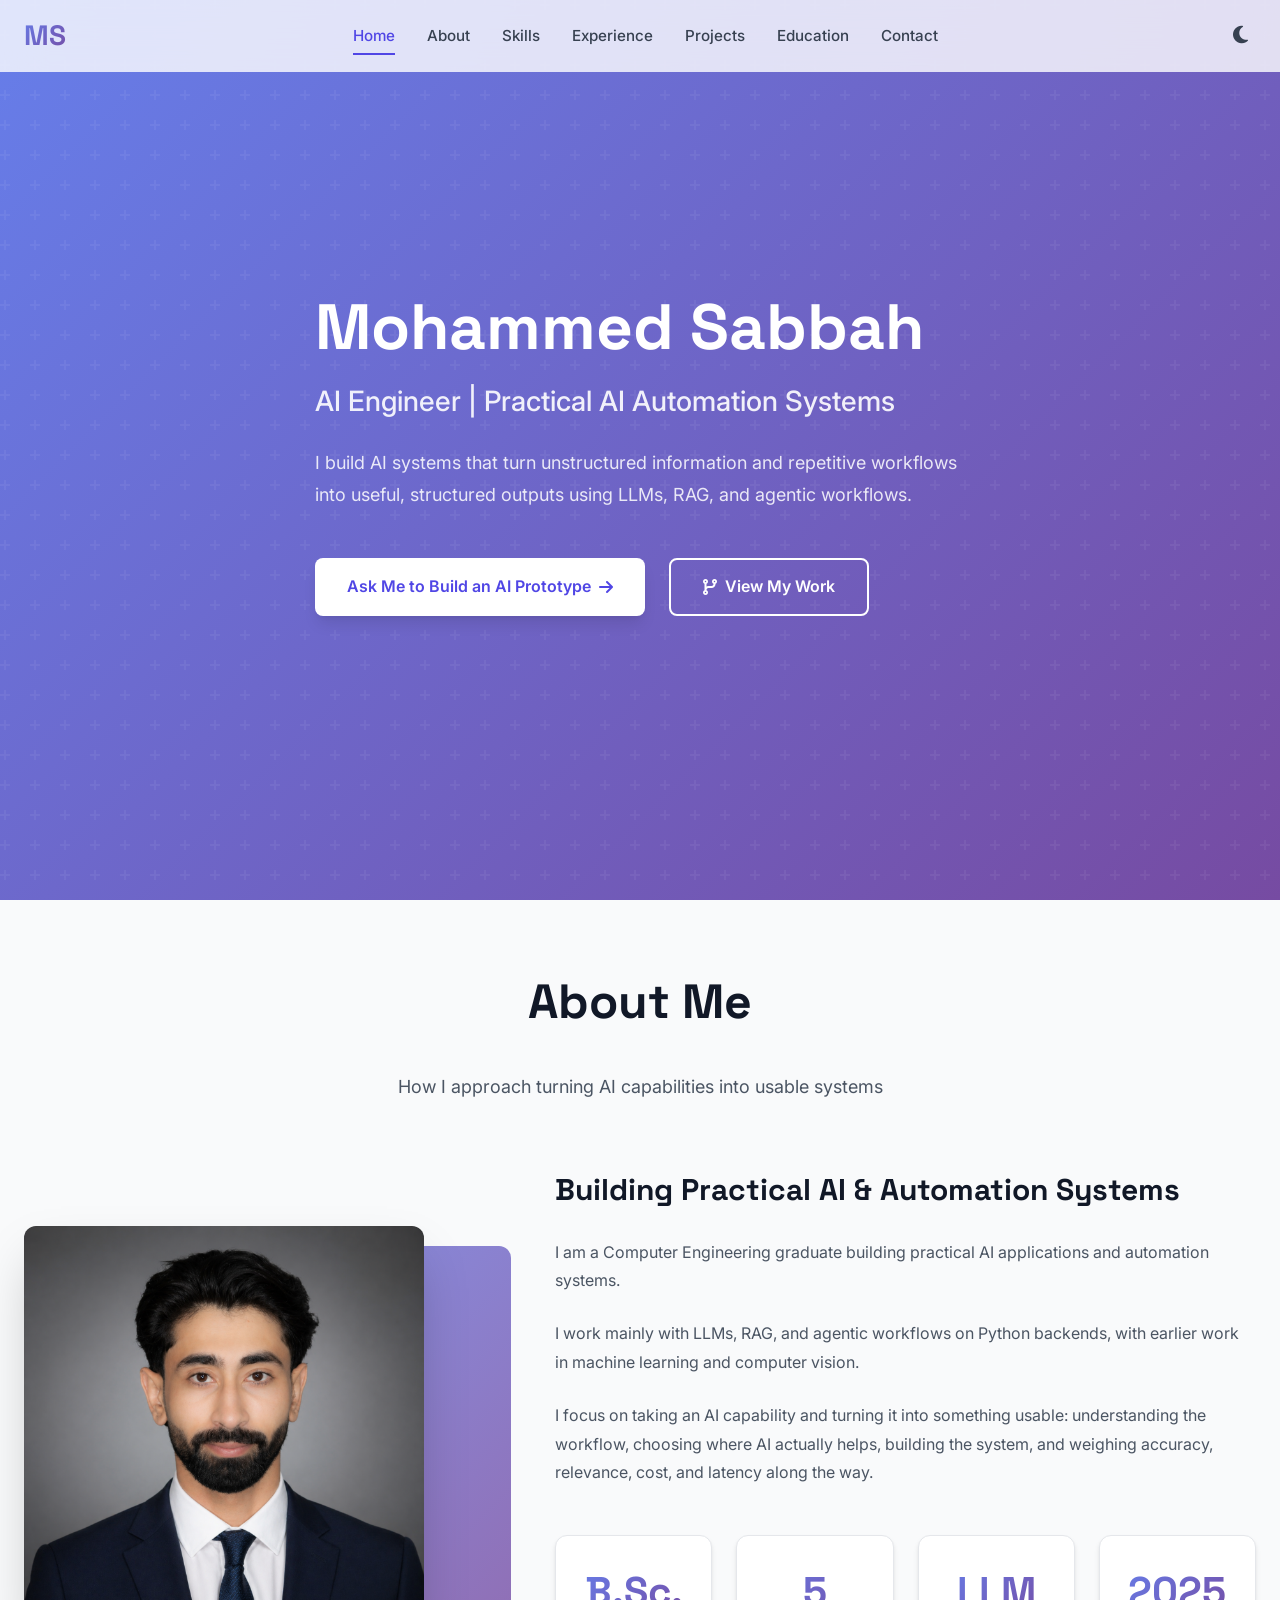
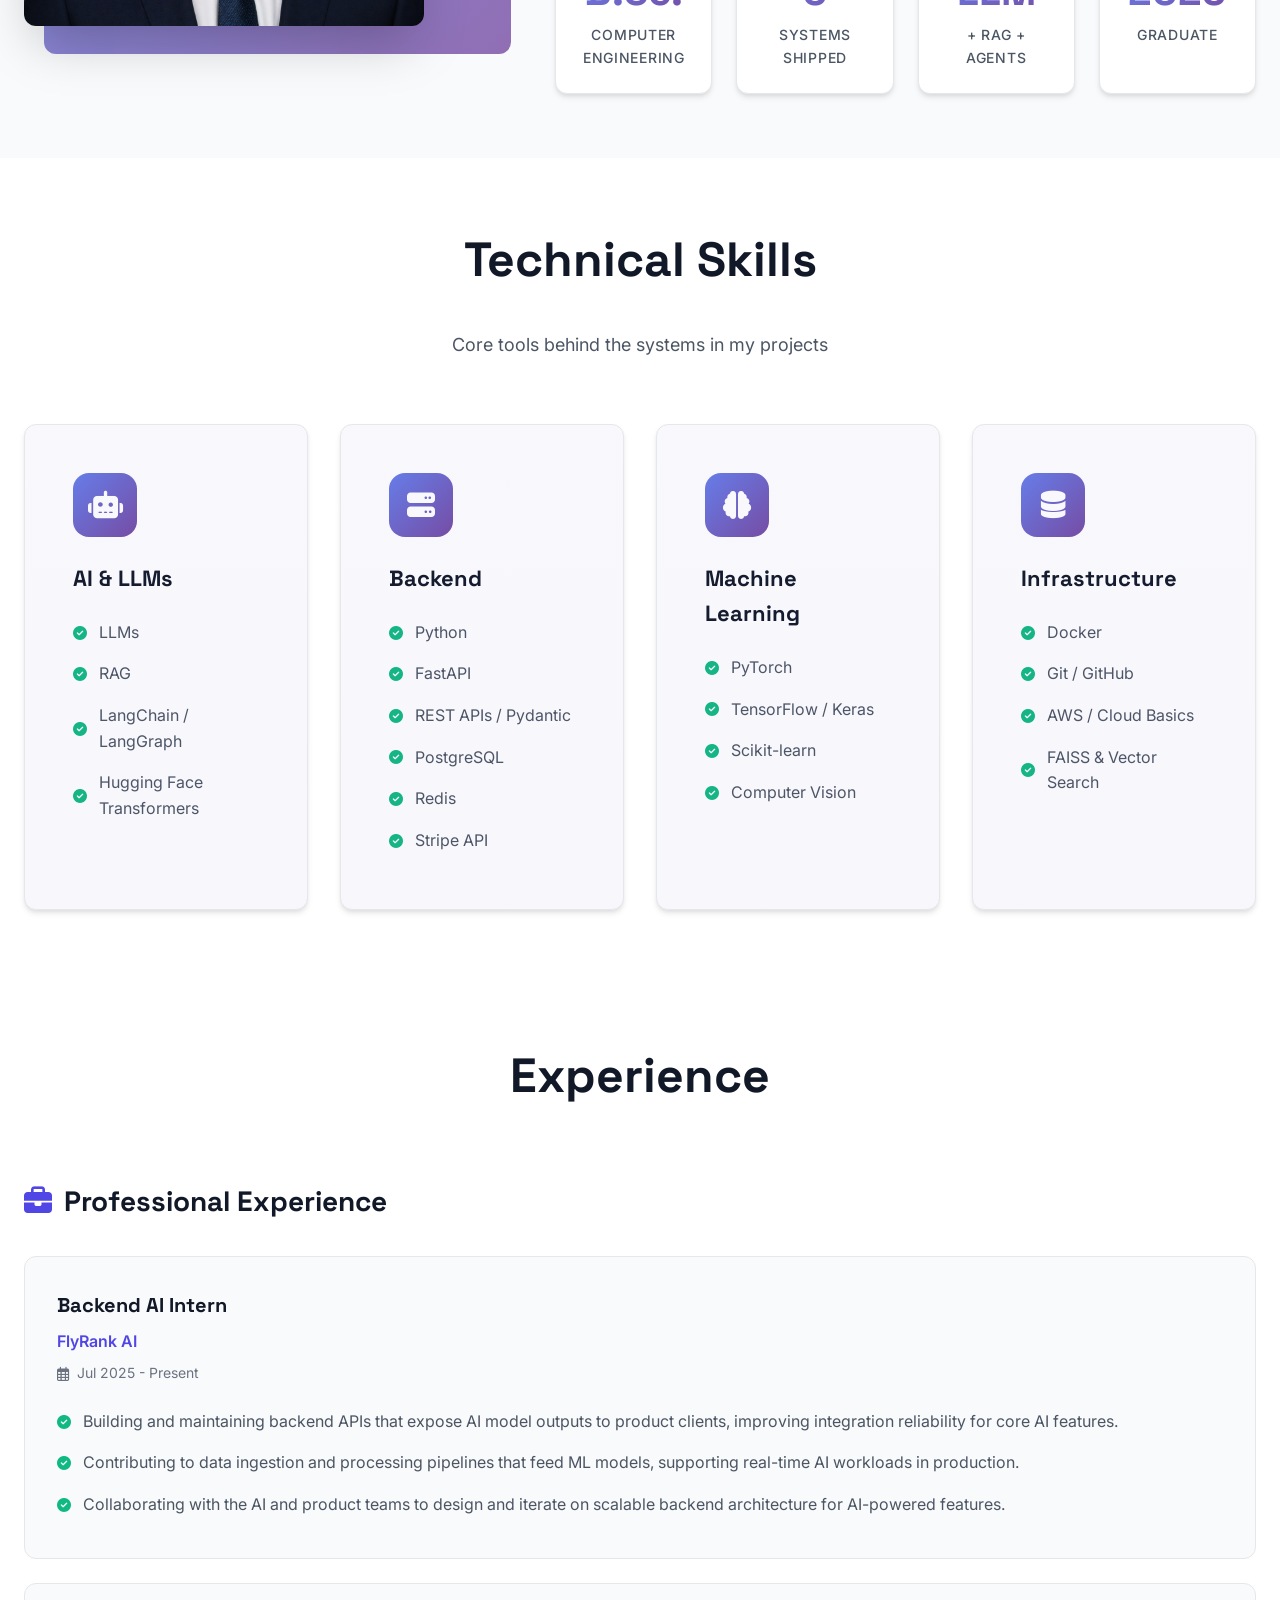
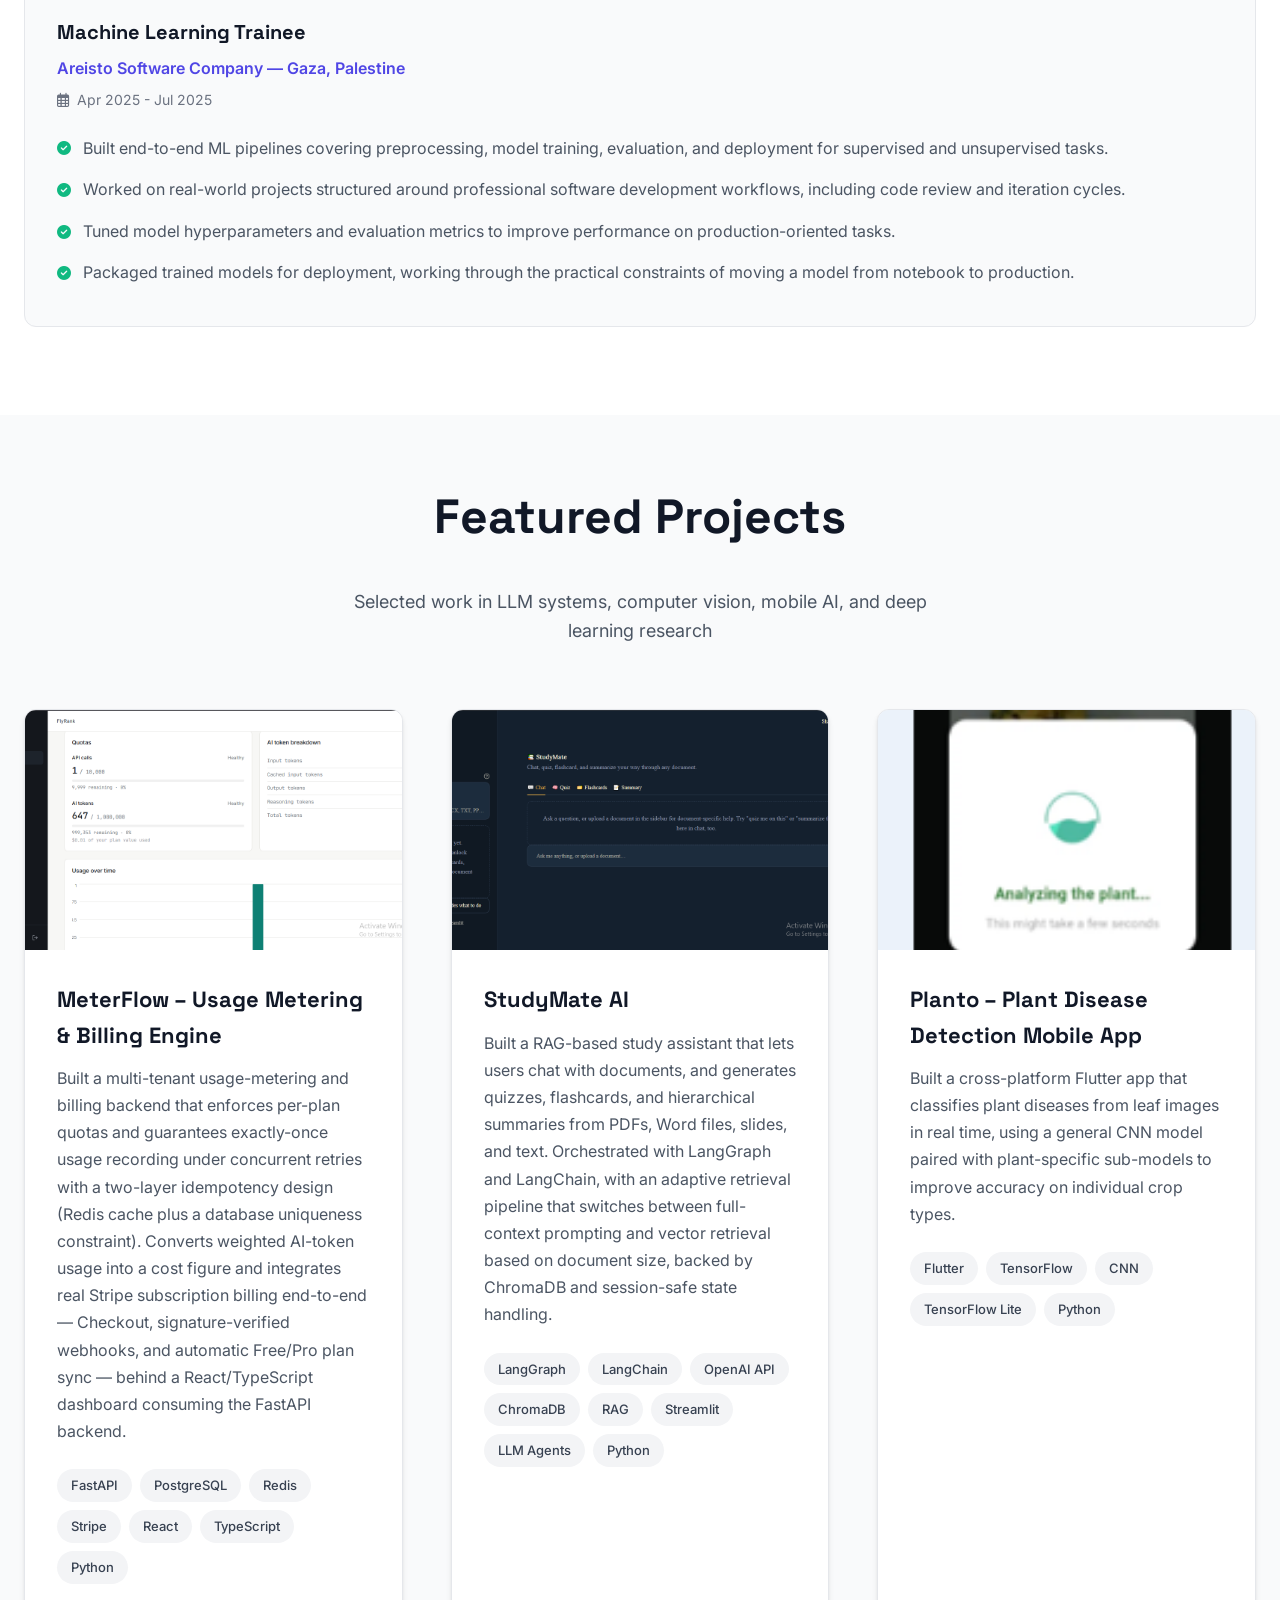
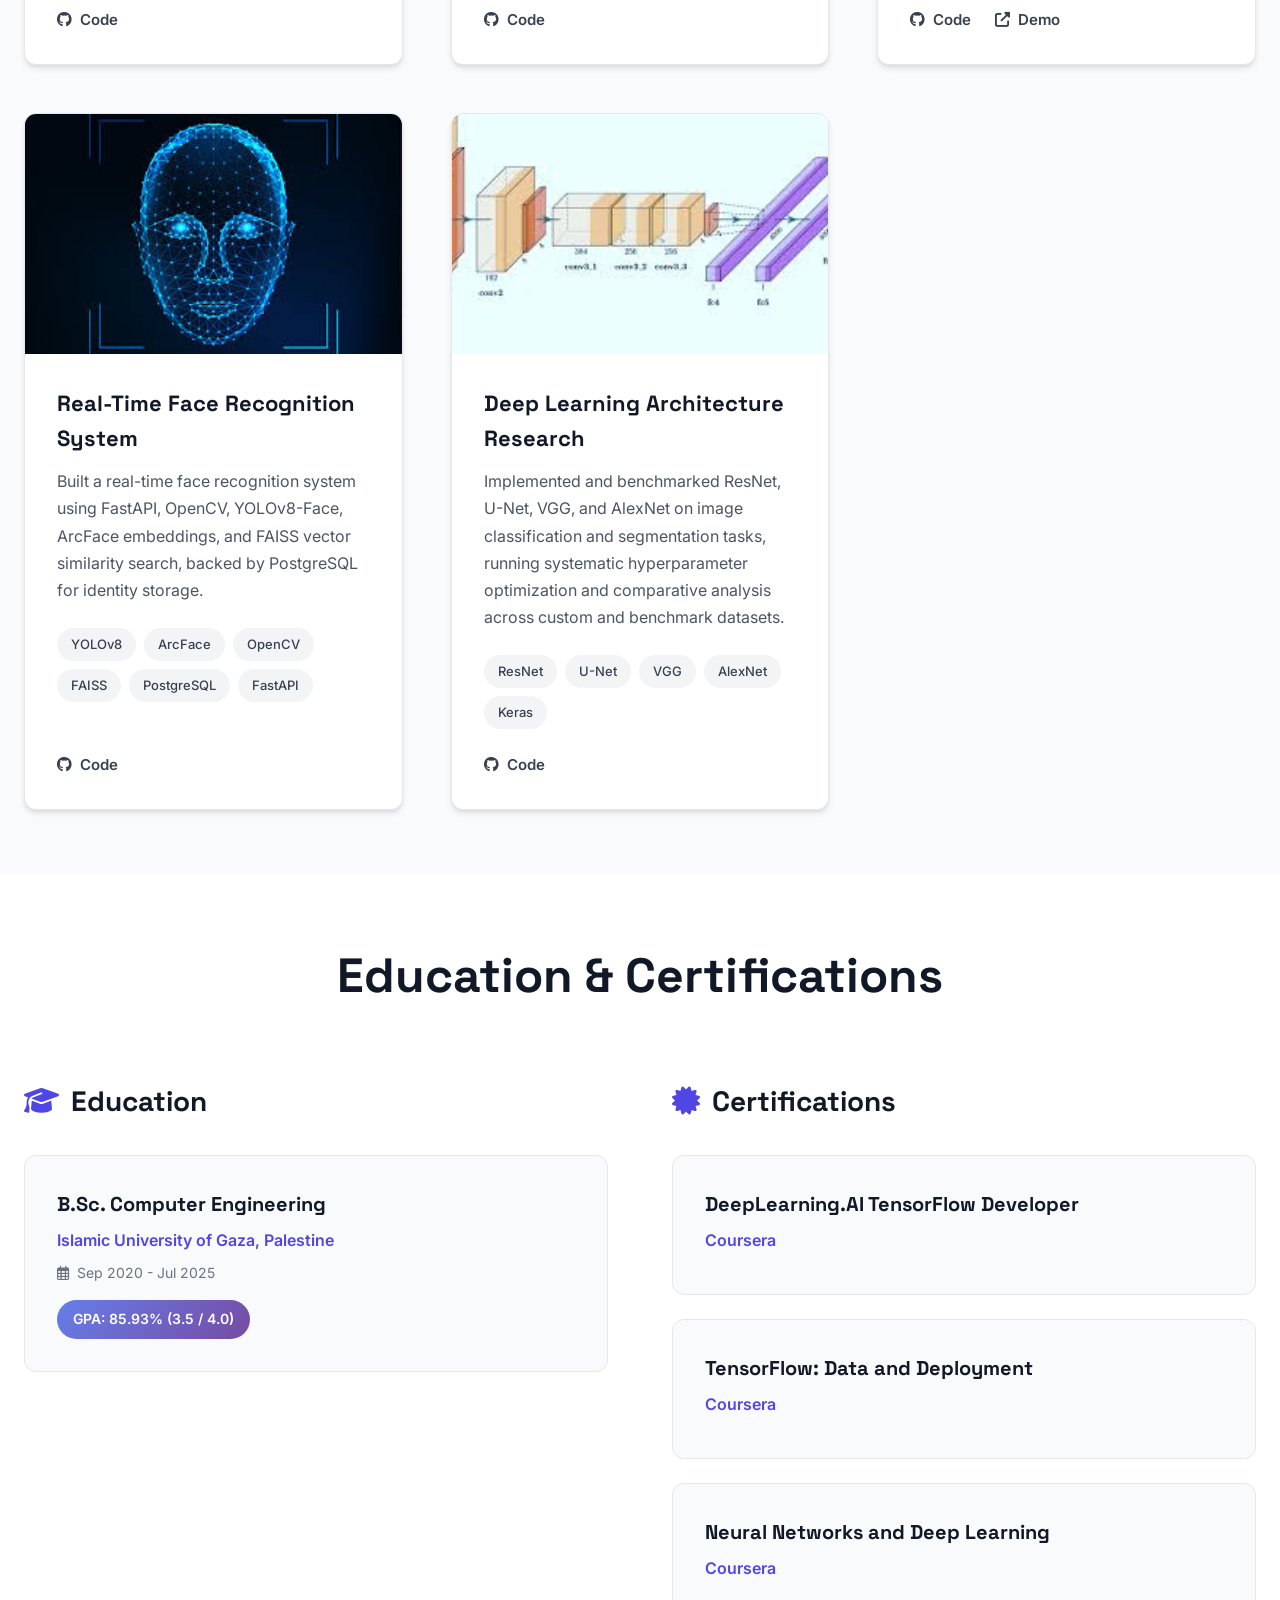
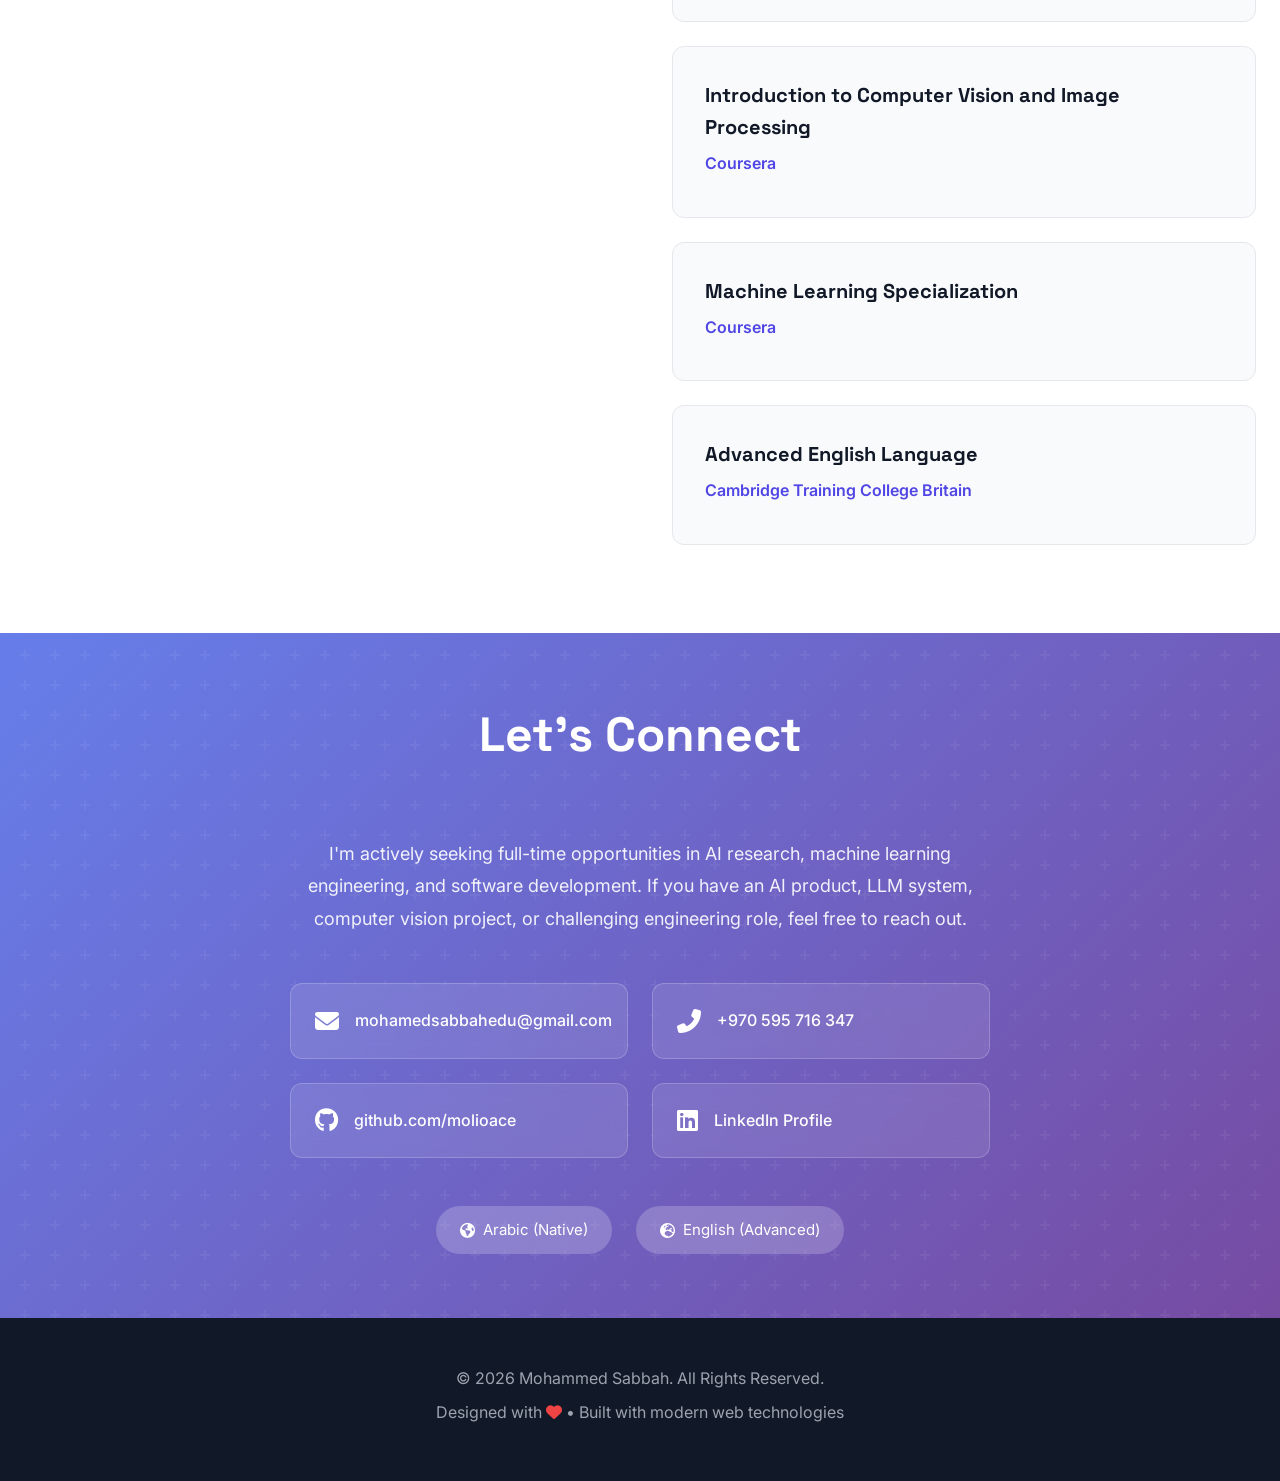
==== commit 7f2ebea1: "add meterflow project" ====
--- a/index.html
+++ b/index.html
@@ -1506,7 +1506,7 @@
                             <div class="stat-label">Computer Engineering</div>
                         </div>
                         <div class="stat">
-                            <div class="stat-number">4</div>
+                            <div class="stat-number">5</div>
                             <div class="stat-label">Systems Shipped</div>
                         </div>
                         <div class="stat">
@@ -1546,6 +1546,8 @@
                         <li><i class="fas fa-check-circle"></i>FastAPI</li>
                         <li><i class="fas fa-check-circle"></i>REST APIs / Pydantic</li>
                         <li><i class="fas fa-check-circle"></i>PostgreSQL</li>
+                        <li><i class="fas fa-check-circle"></i>Redis</li>
+                        <li><i class="fas fa-check-circle"></i>Stripe API</li>
                     </ul>
                 </div>
                 <div class="skill-card animate-on-scroll">
@@ -1579,6 +1581,16 @@
                 <div class="edu-cert-container animate-on-scroll">
                     <h3><i class="fas fa-briefcase"></i> Professional Experience</h3>
                     <div class="edu-card">
+                        <h4>Backend AI Intern</h4>
+                        <div class="institution">FlyRank AI</div>
+                        <div class="date"><i class="far fa-calendar-alt"></i> Jul 2025 - Present</div>
+                        <ul class="skill-list" style="margin-top: var(--space-md);">
+                            <li><i class="fas fa-check-circle"></i>Building and maintaining backend APIs that expose AI model outputs to product clients, improving integration reliability for core AI features.</li>
+                            <li><i class="fas fa-check-circle"></i>Contributing to data ingestion and processing pipelines that feed ML models, supporting real-time AI workloads in production.</li>
+                            <li><i class="fas fa-check-circle"></i>Collaborating with the AI and product teams to design and iterate on scalable backend architecture for AI-powered features.</li>
+                        </ul>
+                    </div>
+                    <div class="edu-card">
                         <h4>Machine Learning Trainee</h4>
                         <div class="institution">Areisto Software Company — Gaza, Palestine</div>
                         <div class="date"><i class="far fa-calendar-alt"></i> Apr 2025 - Jul 2025</div>
@@ -1599,6 +1611,33 @@
             <h2 class="section-title animate-on-scroll">Featured Projects</h2>
             <p class="section-subtitle animate-on-scroll">Selected work in LLM systems, computer vision, mobile AI, and deep learning research</p>
             <div class="projects-grid">
+                <div class="project-card animate-on-scroll">
+                    <div class="project-image">
+                        <img src="MeterFlow.PNG" alt="MeterFlow Dashboard Screenshot" loading="lazy">
+                    </div>
+                    <div class="project-content">
+                        <h3>MeterFlow – Usage Metering &amp; Billing Engine</h3>
+                        <p>Built a multi-tenant usage-metering and billing backend that enforces per-plan quotas and guarantees exactly-once usage recording under concurrent retries with a two-layer idempotency design (Redis cache plus a database uniqueness constraint). Converts weighted AI-token usage into a cost figure and integrates real Stripe subscription billing end-to-end — Checkout, signature-verified webhooks, and automatic Free/Pro plan sync — behind a React/TypeScript dashboard consuming the FastAPI backend.</p>
+
+                        <div class="project-tags">
+                            <span class="tag">FastAPI</span>
+                            <span class="tag">PostgreSQL</span>
+                            <span class="tag">Redis</span>
+                            <span class="tag">Stripe</span>
+                            <span class="tag">React</span>
+                            <span class="tag">TypeScript</span>
+                            <span class="tag">Python</span>
+                        </div>
+
+                        <div class="project-links">
+                            <!-- TODO: replace with the real MeterFlow repo URL -->
+                            <a href="https://github.com/molioace" target="_blank" rel="noopener noreferrer">
+                                <i class="fab fa-github"></i> Code
+                            </a>
+                        </div>
+                    </div>
+                </div>
+
                 <div class="project-card animate-on-scroll">
                     <div class="project-image">
                         <img src="STUDYMATE.PNG" alt="StudayMate Screenshot" loading="lazy">
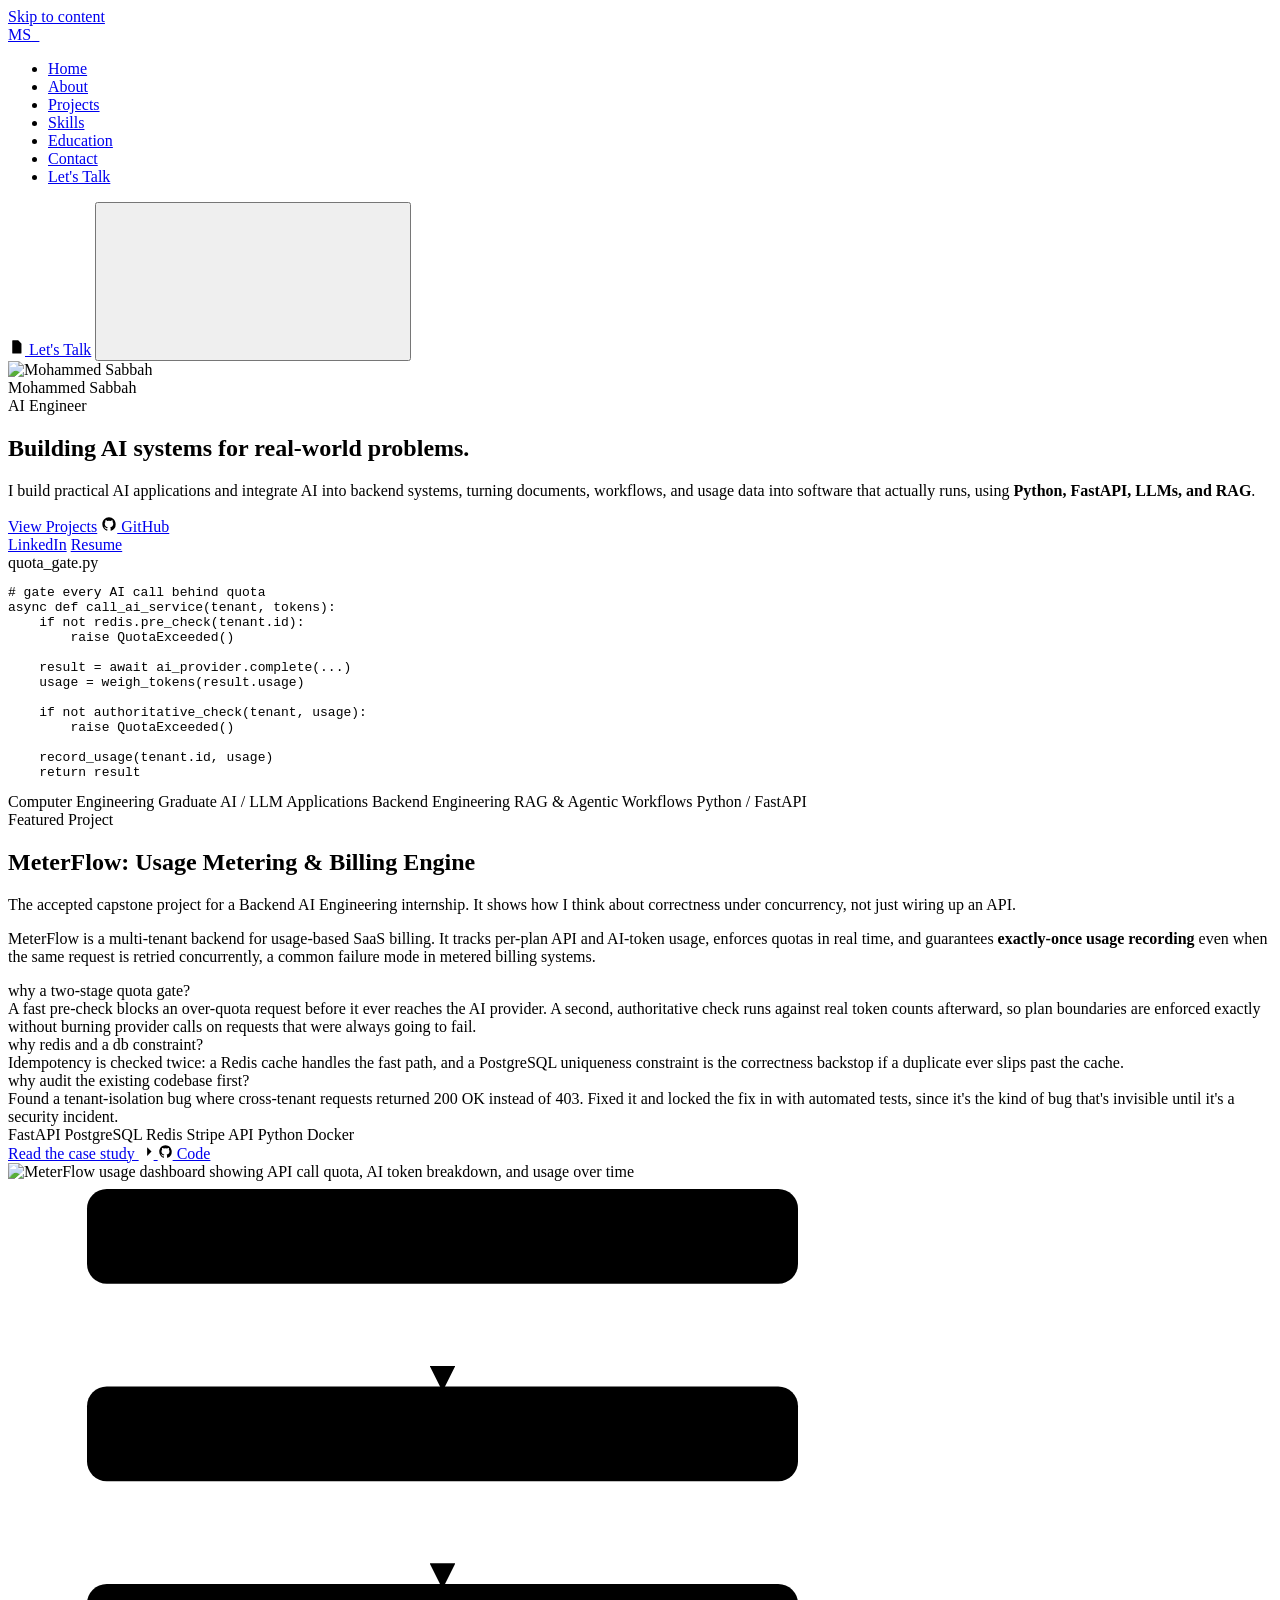
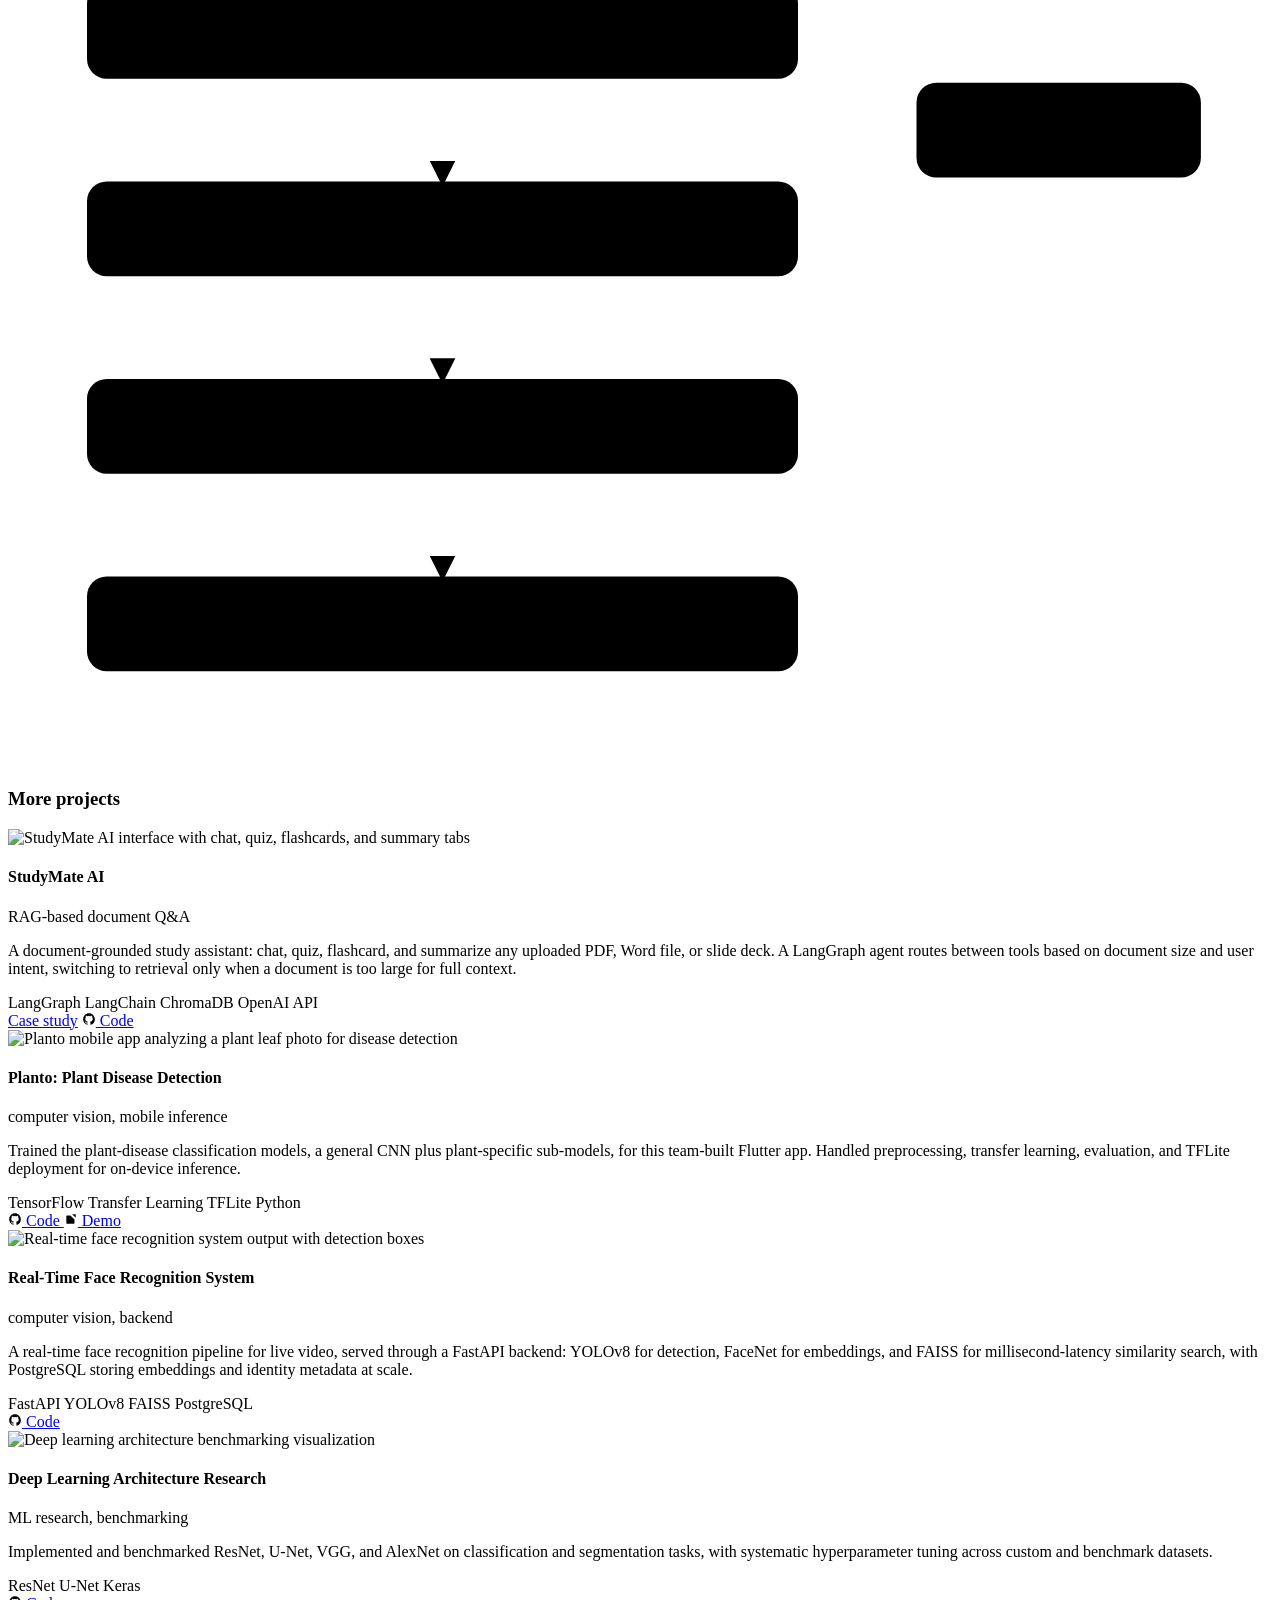
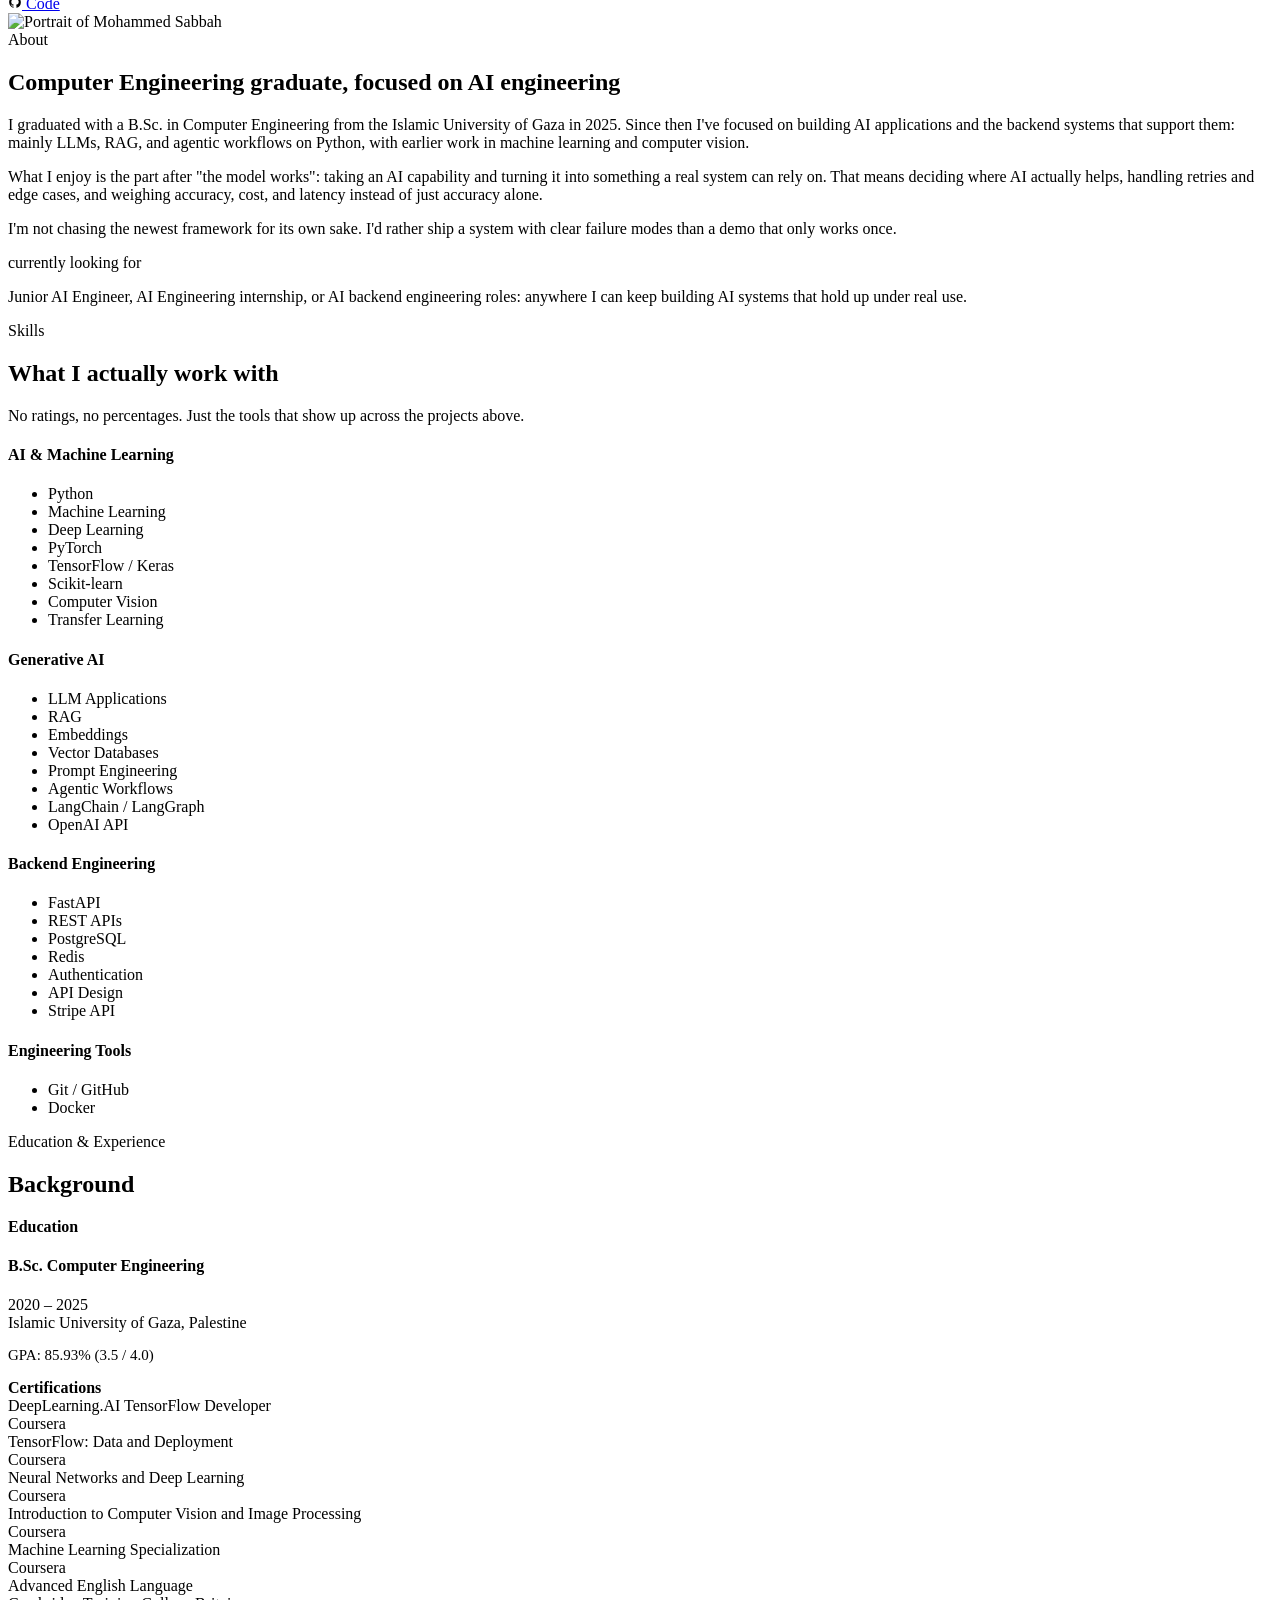
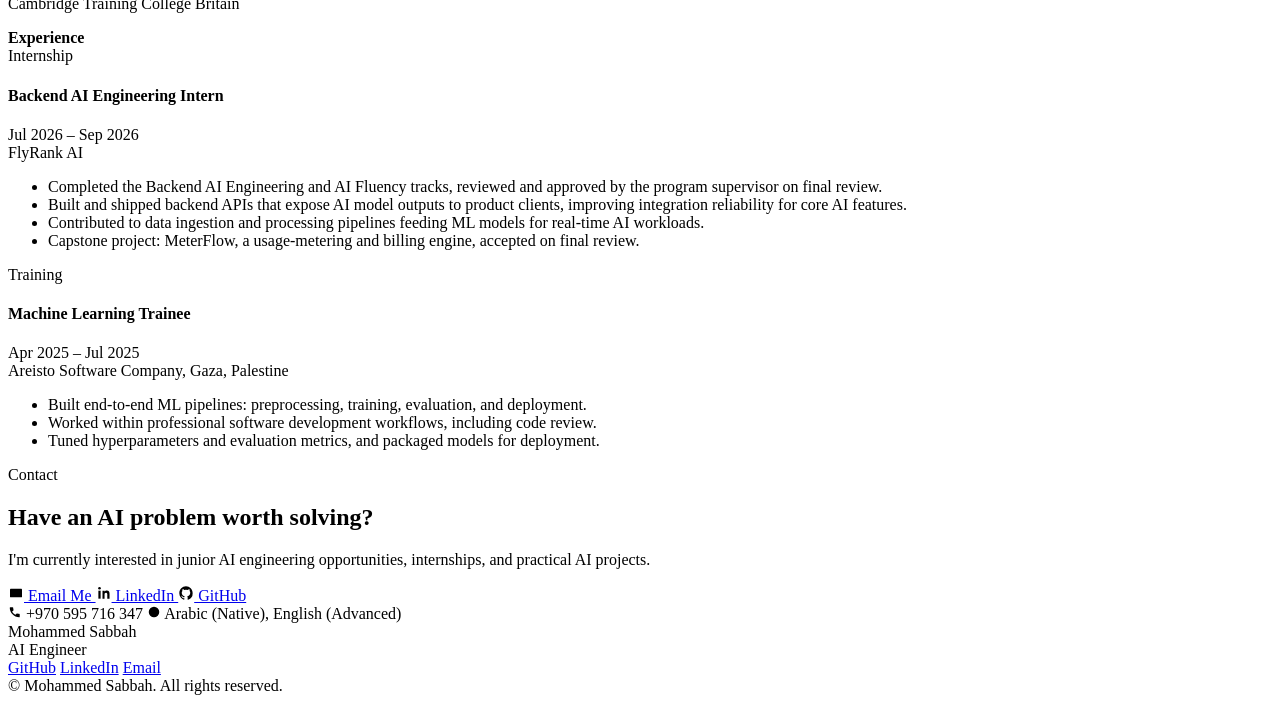
==== commit bd0c0c27: "update portofilio" ====
--- a/index.html
+++ b/index.html
@@ -1,1987 +1,557 @@
 <!DOCTYPE html>
 <html lang="en">
 <head>
-    <meta charset="UTF-8">
-    <meta name="viewport" content="width=device-width, initial-scale=1.0">
-    <title>Mohammed Sabbah - AI Engineer | Practical AI Automation Systems</title>
-    <meta name="description" content="AI Engineer building practical AI automation systems using LLMs, RAG, agentic workflows, and production-ready Python backends.">
-    <link rel="icon" type="image/svg+xml" href="data:image/svg+xml,<svg xmlns='http://www.w3.org/2000/svg' viewBox='0 0 100 100'><text y='.9em' font-size='90'>🤖</text></svg>">
-    <link rel="stylesheet" href="https://cdnjs.cloudflare.com/ajax/libs/font-awesome/6.5.1/css/all.min.css">
-    <link href="https://fonts.googleapis.com/css2?family=Inter:wght@400;500;600;700;800&family=Space+Grotesk:wght@500;600;700&display=swap" rel="stylesheet">
-
-    <script>
-        // Apply theme preference before page loads to prevent FOUC
-        (function() {
-            const theme = localStorage.getItem('theme');
-            if (theme === 'dark') {
-                document.documentElement.classList.add('dark-mode');
-            } else if (theme === 'light') {
-                document.documentElement.classList.remove('dark-mode');
-            } else if (window.matchMedia('(prefers-color-scheme: dark)').matches) {
-                document.documentElement.classList.add('dark-mode');
-            }
-        })();
-    </script>
-
-    <style>
-        /* Enhanced Professional UX Design System */
-        :root {
-            /* Modern Color Palette */
-            --primary-color: #5046e5;
-            --primary-dark: #3730a3;
-            --primary-light: #6366f1;
-            --accent-color: #06b6d4;
-            --success-color: #10b981;
-            --warning-color: #f59e0b;
-            
-            /* Neutrals */
-            --gray-900: #111827;
-            --gray-800: #1f2937;
-            --gray-700: #374151;
-            --gray-600: #4b5563;
-            --gray-500: #6b7280;
-            --gray-400: #9ca3af;
-            --gray-300: #d1d5db;
-            --gray-200: #e5e7eb;
-            --gray-100: #f3f4f6;
-            --gray-50: #f9fafb;
-            --white: #ffffff;
-            
-            /* Gradients */
-            --gradient-primary: linear-gradient(135deg, #667eea 0%, #764ba2 100%);
-            --gradient-dark: linear-gradient(135deg, #1a202c 0%, #2d3748 100%);
-            --gradient-light: linear-gradient(135deg, #f7fafc 0%, #edf2f7 100%);
-            
-            /* Typography */
-            --font-sans: 'Inter', -apple-system, BlinkMacSystemFont, 'Segoe UI', sans-serif;
-            --font-display: 'Space Grotesk', -apple-system, BlinkMacSystemFont, 'Segoe UI', sans-serif;
-            
-            /* Spacing */
-            --space-xs: 0.5rem;
-            --space-sm: 0.75rem;
-            --space-md: 1rem;
-            --space-lg: 1.5rem;
-            --space-xl: 2rem;
-            --space-2xl: 3rem;
-            --space-3xl: 4rem;
-            
-            /* Shadows */
-            --shadow-sm: 0 1px 2px 0 rgba(0, 0, 0, 0.05);
-            --shadow-md: 0 4px 6px -1px rgba(0, 0, 0, 0.1), 0 2px 4px -1px rgba(0, 0, 0, 0.06);
-            --shadow-lg: 0 10px 15px -3px rgba(0, 0, 0, 0.1), 0 4px 6px -2px rgba(0, 0, 0, 0.05);
-            --shadow-xl: 0 20px 25px -5px rgba(0, 0, 0, 0.1), 0 10px 10px -5px rgba(0, 0, 0, 0.04);
-            --shadow-2xl: 0 25px 50px -12px rgba(0, 0, 0, 0.25);
-            
-            /* Transitions */
-            --transition-fast: 150ms ease;
-            --transition-base: 200ms ease;
-            --transition-slow: 300ms ease;
-            
-            /* Layout */
-            --nav-height: 72px;
-            --max-width: 1280px;
-            --border-radius: 0.75rem;
-        }
-
-        /* Global Styles */
-        * {
-            margin: 0;
-            padding: 0;
-            box-sizing: border-box;
-        }
-
-        html {
-            scroll-behavior: smooth;
-            font-size: 16px;
-        }
-
-        body {
-            font-family: var(--font-sans);
-            line-height: 1.6;
-            color: var(--gray-900); /* Text color for light mode */
-            background-color: var(--white); /* Background for light mode */
-            overflow-x: hidden;
-            -webkit-font-smoothing: antialiased;
-            -moz-osx-font-smoothing: grayscale;
-            transition: background-color var(--transition-base), color var(--transition-base);
-        }
-
-        /* Utility Classes */
-        .container {
-            max-width: var(--max-width);
-            margin: 0 auto;
-            padding: 0 var(--space-lg);
-        }
-
-        .visually-hidden {
-            position: absolute;
-            width: 1px;
-            height: 1px;
-            padding: 0;
-            margin: -1px;
-            overflow: hidden;
-            clip: rect(0, 0, 0, 0);
-            white-space: nowrap;
-            border: 0;
-        }
-
-        /* Enhanced Navigation */
-        nav {
-            position: fixed;
-            top: 0;
-            width: 100%;
-            background: rgba(255, 255, 255, 0.8); /* Light mode nav background */
-            backdrop-filter: blur(20px);
-            -webkit-backdrop-filter: blur(20px);
-            z-index: 1000;
-            height: var(--nav-height);
-            display: flex;
-            align-items: center;
-            transition: all var(--transition-base);
-            border-bottom: 1px solid transparent;
-        }
-
-        nav.scrolled {
-            background: rgba(255, 255, 255, 0.95); /* Light mode scrolled nav background */
-            border-bottom-color: var(--gray-200);
-            box-shadow: var(--shadow-sm);
-        }
-
-        nav .container {
-            display: flex;
-            justify-content: space-between;
-            align-items: center;
-            width: 100%;
-        }
-
-        .logo {
-            font-family: var(--font-display);
-            font-size: 1.75rem;
-            font-weight: 700;
-            background: var(--gradient-primary);
-            -webkit-background-clip: text;
-            -webkit-text-fill-color: transparent;
-            background-clip: text;
-            text-decoration: none;
-            transition: transform var(--transition-base);
-        }
-
-        .logo:hover {
-            transform: scale(1.05);
-        }
-
-        .nav-links {
-            display: flex;
-            list-style: none;
-            gap: var(--space-xl);
-            align-items: center;
-        }
-
-        .nav-links a {
-            background-color: transparent;
-            text-decoration: none;
-            color: var(--gray-700); /* Light mode nav link color */
-            font-weight: 500;
-            font-size: 0.95rem;
-            transition: color var(--transition-base);
-            position: relative;
-            padding: var(--space-xs) 0;
-        }
-
-        .nav-links a::after {
-            content: '';
-            position: absolute;
-            width: 0;
-            height: 2px;
-            bottom: -2px;
-            left: 50%;
-            transform: translateX(-50%);
-            background: var(--primary-color);
-            transition: width var(--transition-base);
-        }
-
-        .nav-links a:hover,
-        .nav-links a.active {
-            color: var(--primary-color);
-        }
-
-        .nav-links a:hover::after,
-        .nav-links a.active::after {
-            width: 100%;
-        }
-
-        .theme-toggle {
-            background: none;
-            border: none;
-            font-size: 1.25rem;
-            color: var(--gray-700); /* Light mode theme toggle color */
-            cursor: pointer;
-            transition: color var(--transition-base), background-color var(--transition-base);
-            padding: var(--space-xs);
-            border-radius: 0.5rem;
-        }
-
-        .theme-toggle:hover {
-            color: var(--primary-color);
-            background: var(--gray-100); /* Light mode theme toggle hover background */
-        }
-
-        .menu-toggle {
-            display: none;
-            background: none;
-            border: none;
-            font-size: 1.5rem;
-            color: var(--gray-700); /* Light mode menu toggle color */
-            cursor: pointer;
-            padding: var(--space-xs);
-        }
-
-        /* Enhanced Hero Section */
-        .hero {
-            min-height: 100vh;
-            display: flex;
-            align-items: center;
-            position: relative;
-            background: var(--gradient-primary); /* Shared gradient */
-            overflow: hidden;
-            padding-top: var(--nav-height);
-        }
-
-        .hero::before {
-            content: '';
-            position: absolute;
-            top: 0;
-            left: 0;
-            right: 0;
-            bottom: 0;
-            background: url("data:image/svg+xml,%3Csvg width='60' height='60' viewBox='0 0 60 60' xmlns='http://www.w3.org/2000/svg'%3E%3Cg fill='none' fill-rule='evenodd'%3E%3Cg fill='%23ffffff' fill-opacity='0.05'%3E%3Cpath d='M36 34v-4h-2v4h-4v2h4v4h2v-4h4v-2h-4zm0-30V0h-2v4h-4v2h4v4h2V6h4V4h-4zM6 34v-4H4v4H0v2h4v4h2v-4h4v-2H6zM6 4V0H4v4H0v2h4v4h2V6h4V4H6z'/%3E%3C/g%3E%3C/g%3E%3C/svg%3E");
-        }
-
-        .hero-content {
-            position: relative;
-            z-index: 1;
-            color: var(--white); /* Text on hero should be light */
-        }
-
-        .hero-content h1 {
-            font-family: var(--font-display);
-            font-size: clamp(2.5rem, 5vw, 4rem);
-            font-weight: 800;
-            margin-bottom: var(--space-md);
-            line-height: 1.1;
-            opacity: 0;
-            animation: fadeInUp 0.8s ease forwards;
-        }
-
-        .hero-content .subtitle {
-            font-size: clamp(1.25rem, 3vw, 1.75rem);
-            font-weight: 500;
-            margin-bottom: var(--space-lg);
-            opacity: 0;
-            animation: fadeInUp 0.8s ease 0.2s forwards;
-            color: rgba(255, 255, 255, 0.9);
-        }
-
-        .hero-content p {
-            font-size: 1.125rem;
-            line-height: 1.75;
-            max-width: 650px;
-            margin-bottom: var(--space-2xl);
-            opacity: 0;
-            animation: fadeInUp 0.8s ease 0.4s forwards;
-            color: rgba(255, 255, 255, 0.85);
-        }
-
-        /* Enhanced Buttons */
-        .cta-buttons {
-            display: flex;
-            gap: var(--space-lg);
-            flex-wrap: wrap;
-            opacity: 0;
-            animation: fadeInUp 0.8s ease 0.6s forwards;
-        }
-
-        .btn {
-            padding: 0.875rem 2rem;
-            border: none;
-            border-radius: 0.5rem;
-            font-size: 1rem;
-            font-weight: 600;
-            font-family: var(--font-sans);
-            cursor: pointer;
-            transition: all var(--transition-base);
-            text-decoration: none;
-            display: inline-flex;
-            align-items: center;
-            gap: var(--space-xs);
-            position: relative;
-            overflow: hidden;
-        }
-
-        .btn::before {
-            content: '';
-            position: absolute;
-            top: 50%;
-            left: 50%;
-            width: 0;
-            height: 0;
-            border-radius: 50%;
-            background: rgba(255, 255, 255, 0.2);
-            transform: translate(-50%, -50%);
-            transition: width 0.6s, height 0.6s;
-        }
-
-        .btn:hover::before {
-            width: 300px;
-            height: 300px;
-        }
-
-        .btn-primary {
-            background: var(--white); /* Light button on dark hero */
-            color: var(--primary-color);
-            box-shadow: var(--shadow-lg);
-        }
-
-        .btn-primary:hover {
-            transform: translateY(-2px);
-            box-shadow: var(--shadow-xl);
-        }
-
-        .btn-outline {
-            background: transparent;
-            color: var(--white); /* Light outline on dark hero */
-            border: 2px solid var(--white);
-        }
-
-        .btn-outline:hover {
-            background: rgba(255, 255, 255, 0.1);
-            border-color: var(--white);
-        }
-
-        /* Enhanced Sections */
-        section {
-            padding: var(--space-3xl) 0;
-            position: relative;
-        }
-
-        .section-title {
-            font-family: var(--font-display);
-            font-size: clamp(2rem, 4vw, 3rem);
-            font-weight: 700;
-            text-align: center;
-            margin-bottom: var(--space-3xl);
-            position: relative;
-            color: var(--gray-900); /* Default section title color */
-        }
-
-        .section-subtitle {
-            font-size: 1.125rem;
-            color: var(--gray-600); /* Default section subtitle color */
-            text-align: center;
-            max-width: 600px;
-            margin: -2rem auto var(--space-3xl) auto;
-        }
-
-        /* Enhanced About Section */
-        .about {
-            background: var(--gray-50); /* Light mode about background */
-        }
-
-        .about-content {
-            display: grid;
-            grid-template-columns: 1fr 1.5fr;
-            gap: var(--space-3xl);
-            align-items: center;
-        }
-
-        .about-visual {
-            position: relative;
-        }
-
-        .profile-photo {
-            width: 100%;
-            max-width: 400px;
-            height: auto;
-            aspect-ratio: 1;
-            object-fit: cover;
-            border-radius: var(--border-radius);
-            box-shadow: var(--shadow-2xl);
-            position: relative;
-            z-index: 2;
-        }
-
-        .about-visual::before {
-            content: '';
-            position: absolute;
-            top: 20px;
-            left: 20px;
-            right: -20px;
-            bottom: -20px;
-            background: var(--gradient-primary);
-            border-radius: var(--border-radius);
-            z-index: 1;
-            opacity: 0.8;
-        }
-
-        .about-text h3 {
-            font-family: var(--font-display);
-            font-size: 1.875rem;
-            margin-bottom: var(--space-lg);
-            color: var(--gray-900);
-        }
-
-        .about-text p {
-            color: var(--gray-600);
-            line-height: 1.8;
-            margin-bottom: var(--space-lg);
-        }
-
-        /* Enhanced Stats */
-        .stats {
-            display: grid;
-            grid-template-columns: repeat(auto-fit, minmax(140px, 1fr));
-            gap: var(--space-lg);
-            margin-top: var(--space-2xl);
-        }
-
-        .stat {
-            background: var(--white); /* Light mode stat card background */
-            padding: var(--space-lg);
-            border-radius: var(--border-radius);
-            text-align: center;
-            box-shadow: var(--shadow-md);
-            transition: all var(--transition-base);
-            border: 1px solid var(--gray-200); /* Light mode stat card border */
-            position: relative;
-            overflow: hidden;
-        }
-
-        .stat::before {
-            content: '';
-            position: absolute;
-            top: 0;
-            left: 0;
-            right: 0;
-            height: 4px;
-            background: var(--gradient-primary);
-            transform: scaleX(0);
-            transition: transform var(--transition-slow);
-        }
-
-        .stat:hover {
-            transform: translateY(-4px);
-            box-shadow: var(--shadow-xl);
-        }
-
-        .stat:hover::before {
-            transform: scaleX(1);
-        }
-
-        .stat-number {
-            font-family: var(--font-display);
-            font-size: 2.5rem;
-            font-weight: 700;
-            background: var(--gradient-primary);
-            -webkit-background-clip: text;
-            -webkit-text-fill-color: transparent;
-            background-clip: text;
-        }
-
-        .stat-label {
-            color: var(--gray-600);
-            font-size: 0.875rem;
-            font-weight: 500;
-            text-transform: uppercase;
-            letter-spacing: 0.05em;
-        }
-
-        /* Enhanced Skills */
-        .skills-grid {
-            display: grid;
-            grid-template-columns: repeat(auto-fit, minmax(280px, 1fr));
-            gap: var(--space-xl);
-        }
-
-        .skill-card {
-            background: var(--white); /* Light mode skill card background */
-            padding: var(--space-2xl);
-            border-radius: var(--border-radius);
-            box-shadow: var(--shadow-md);
-            transition: all var(--transition-base);
-            border: 1px solid var(--gray-200); /* Light mode skill card border */
-            position: relative;
-            overflow: hidden;
-        }
-
-        .skill-card::before {
-            content: '';
-            position: absolute;
-            top: -100%;
-            left: -100%;
-            width: 300%;
-            height: 300%;
-            background: var(--gradient-primary);
-            opacity: 0.05;
-            transform: rotate(45deg);
-            transition: all 0.6s ease;
-        }
-
-        .skill-card:hover {
-            transform: translateY(-4px);
-            box-shadow: var(--shadow-xl);
-            border-color: var(--primary-light);
-        }
-
-        .skill-card:hover::before {
-            top: -50%;
-            left: -50%;
-        }
-
-        .skill-icon {
-            width: 64px;
-            height: 64px;
-            background: var(--gradient-primary);
-            border-radius: 1rem;
-            display: flex;
-            align-items: center;
-            justify-content: center;
-            margin-bottom: var(--space-lg);
-            font-size: 1.75rem;
-            color: var(--white);
-            transition: transform var(--transition-base);
-        }
-
-        .skill-card:hover .skill-icon {
-            transform: scale(1.1) rotate(5deg);
-        }
-
-        .skill-card h3 {
-            font-family: var(--font-display);
-            font-size: 1.375rem;
-            margin-bottom: var(--space-md);
-            color: var(--gray-900);
-        }
-
-        .skill-list {
-            list-style: none;
-        }
-
-        .skill-list li {
-            padding: var(--space-xs) 0;
-            color: var(--gray-600);
-            display: flex;
-            align-items: center;
-            transition: color var(--transition-base);
-        }
-
-        .skill-list li:hover {
-            color: var(--gray-900);
-        }
-
-        .skill-list li i {
-            color: var(--success-color);
-            margin-right: var(--space-sm);
-            font-size: 0.875rem;
-        }
-
-        /* Enhanced Projects */
-        .projects {
-            background: var(--gray-50); /* Light mode projects background */
-        }
-
-        .projects-grid {
-            display: grid;
-            grid-template-columns: repeat(auto-fit, minmax(350px, 1fr));
-            gap: var(--space-2xl);
-        }
-
-        .project-card {
-            background: var(--white); /* Light mode project card background */
-            border-radius: var(--border-radius);
-            overflow: hidden;
-            box-shadow: var(--shadow-md);
-            transition: all var(--transition-base);
-            border: 1px solid var(--gray-200); /* Light mode project card border */
-            cursor: pointer;
-            display: flex;
-            flex-direction: column;
-        }
-
-        .project-card:hover {
-            transform: translateY(-8px);
-            box-shadow: var(--shadow-2xl);
-        }
-
-        .project-image {
-            position: relative;
-            overflow: hidden;
-            height: 240px;
-        }
-
-        .project-image img {
-            width: 100%;
-            height: 100%;
-            object-fit: cover;
-            transition: transform var(--transition-slow);
-        }
-
-        .project-card:hover .project-image img {
-            transform: scale(1.05);
-        }
-
-        .project-image::after {
-            content: '';
-            position: absolute;
-            top: 0;
-            left: 0;
-            right: 0;
-            bottom: 0;
-            background: linear-gradient(to bottom, transparent 0%, rgba(0,0,0,0.1) 100%);
-            opacity: 0;
-            transition: opacity var(--transition-base);
-        }
-
-        .project-card:hover .project-image::after {
-            opacity: 1;
-        }
-
-        .project-content {
-            padding: var(--space-xl);
-            flex: 1;
-            display: flex;
-            flex-direction: column;
-        }
-
-        .project-content h3 {
-            font-family: var(--font-display);
-            font-size: 1.375rem;
-            color: var(--gray-900);
-            margin-bottom: var(--space-sm);
-            transition: color var(--transition-base);
-        }
-
-        .project-card:hover .project-content h3 {
-            color: var(--primary-color);
-        }
-
-        .project-content p {
-            color: var(--gray-600);
-            line-height: 1.7;
-            margin-bottom: var(--space-lg);
-        }
-
-        .project-tags {
-            display: flex;
-            flex-wrap: wrap;
-            gap: var(--space-xs);
-            margin-bottom: var(--space-lg);
-        }
-
-        .project-tags .tag {
-            background: var(--gray-100); /* Light mode tag background */
-            color: var(--gray-700); /* Light mode tag text color */
-            padding: 0.375rem 0.875rem;
-            border-radius: 2rem;
-            font-size: 0.8125rem;
-            font-weight: 500;
-            transition: all var(--transition-base);
-        }
-
-        .project-card:hover .project-tags .tag {
-            background: var(--primary-color);
-            color: var(--white);
-        }
-
-        .project-links {
-            display: flex;
-            gap: var(--space-lg);
-            margin-top: auto;
-        }
-
-        .project-links a {
-            color: var(--gray-700);
-            text-decoration: none;
-            font-weight: 600;
-            font-size: 0.9375rem;
-            display: flex;
-            align-items: center;
-            gap: var(--space-xs);
-            transition: color var(--transition-base);
-        }
-
-        .project-links a:hover {
-            color: var(--primary-color);
-        }
-
-
-
-        .project-placeholder {
-            background: var(--gradient-primary);
-            display: flex;
-            align-items: center;
-            justify-content: center;
-            color: var(--white);
-            font-size: 4rem;
-        }
-
-        /* Enhanced Education */
-        .education {
-            background: var(--white); /* Light mode education background */
-        }
-
-        .edu-cert-grid {
-            display: grid;
-            grid-template-columns: repeat(auto-fit, minmax(400px, 1fr));
-            gap: var(--space-3xl);
-        }
-
-        .edu-cert-container h3 {
-            font-family: var(--font-display);
-            font-size: 1.75rem;
-            color: var(--gray-900);
-            margin-bottom: var(--space-xl);
-            display: flex;
-            align-items: center;
-            gap: var(--space-sm);
-        }
-
-        .edu-cert-container h3 i {
-            color: var(--primary-color);
-        }
-
-        .edu-card,
-        .cert-card {
-            background: var(--gray-50); /* Light mode edu/cert card background */
-            padding: var(--space-xl);
-            border-radius: var(--border-radius);
-            margin-bottom: var(--space-lg);
-            border: 1px solid var(--gray-200); /* Light mode edu/cert card border */
-            transition: all var(--transition-base);
-            position: relative;
-            overflow: hidden;
-        }
-
-        .edu-card::before,
-        .cert-card::before {
-            content: '';
-            position: absolute;
-            top: 0;
-            left: 0;
-            width: 4px;
-            height: 100%;
-            background: var(--gradient-primary);
-            transform: scaleY(0);
-            transition: transform var(--transition-base);
-        }
-
-        .edu-card:hover,
-        .cert-card:hover {
-            transform: translateX(4px);
-            box-shadow: var(--shadow-md);
-        }
-
-        .edu-card:hover::before,
-        .cert-card:hover::before {
-            transform: scaleY(1);
-        }
-
-        .edu-card h4,
-        .cert-card h4 {
-            font-family: var(--font-display);
-            font-size: 1.25rem;
-            color: var(--gray-900);
-            margin-bottom: var(--space-xs);
-        }
-
-        .institution,
-        .provider {
-            color: var(--primary-color);
-            font-weight: 600;
-            margin-bottom: var(--space-xs);
-        }
-
-        .date {
-            color: var(--gray-500);
-            font-size: 0.875rem;
-            display: flex;
-            align-items: center;
-            gap: var(--space-xs);
-        }
-
-        .gpa {
-            background: var(--gradient-primary);
-            color: var(--white);
-            padding: var(--space-xs) var(--space-md);
-            border-radius: 2rem;
-            display: inline-block;
-            margin-top: var(--space-md);
-            font-weight: 600;
-            font-size: 0.875rem;
-        }
-
-        /* Enhanced Contact */
-        .contact {
-            background: var(--gradient-primary); /* Shared gradient */
-            color: var(--white);
-            position: relative;
-            overflow: hidden;
-        }
-
-        .contact::before {
-            content: '';
-            position: absolute;
-            top: -50%;
-            right: -50%;
-            width: 200%;
-            height: 200%;
-            background: url("data:image/svg+xml,%3Csvg width='60' height='60' viewBox='0 0 60 60' xmlns='http://www.w3.org/2000/svg'%3E%3Cg fill='none' fill-rule='evenodd'%3E%3Cg fill='%23ffffff' fill-opacity='0.05'%3E%3Cpath d='M36 34v-4h-2v4h-4v2h4v4h2v-4h4v-2h-4zm0-30V0h-2v4h-4v2h4v4h2V6h4V4h-4zM6 34v-4H4v4H0v2h4v4h2v-4h4v-2H6zM6 4V0H4v4H0v2h4v4h2V6h4V4H6z'/%3E%3C/g%3E%3C/g%3E%3C/svg%3E");
-            animation: float 20s linear infinite;
-        }
-
-        @keyframes float {
-            0% { transform: translate(0, 0) rotate(0deg); }
-            100% { transform: translate(-50%, -50%) rotate(360deg); }
-        }
-
-        .contact .section-title {
-            color: var(--white); /* Contact section title is light on dark background */
-        }
-
-        .contact-content {
-            position: relative;
-            z-index: 1;
-            text-align: center;
-            max-width: 700px;
-            margin: 0 auto;
-        }
-
-        .contact-content p {
-            font-size: 1.125rem;
-            line-height: 1.8;
-            color: rgba(255, 255, 255, 0.9);
-            margin-bottom: var(--space-2xl);
-        }
-
-        .contact-info {
-            display: grid;
-            grid-template-columns: repeat(auto-fit, minmax(250px, 1fr));
-            gap: var(--space-lg);
-            margin-top: var(--space-2xl);
-        }
-
-        .contact-item {
-            background: rgba(255, 255, 255, 0.1);
-            backdrop-filter: blur(10px);
-            padding: var(--space-lg);
-            border-radius: var(--border-radius);
-            border: 1px solid rgba(255, 255, 255, 0.2);
-            transition: all var(--transition-base);
-            display: flex;
-            align-items: center;
-            gap: var(--space-md);
-        }
-
-        .contact-item:hover {
-            background: rgba(255, 255, 255, 0.15);
-            transform: translateY(-4px);
-            box-shadow: var(--shadow-lg);
-        }
-
-        .contact-item i {
-            font-size: 1.5rem;
-            color: var(--white);
-        }
-
-        .contact-item a {
-            color: var(--white);
-            text-decoration: none;
-            font-weight: 500;
-        }
-
-        .contact-item a:hover {
-            text-decoration: underline;
-        }
-
-        .languages {
-            margin-top: var(--space-2xl);
-            display: flex;
-            justify-content: center;
-            gap: var(--space-lg);
-            flex-wrap: wrap;
-        }
-
-        .languages span {
-            background: rgba(255, 255, 255, 0.2);
-            padding: var(--space-sm) var(--space-lg);
-            border-radius: 2rem;
-            font-size: 0.9375rem;
-            display: flex;
-            align-items: center;
-            gap: var(--space-xs);
-        }
-
-        /* Enhanced Footer */
-        footer {
-            background: var(--gray-900); /* Footer background, dark in both themes */
-            color: var(--gray-400); /* Footer text color */
-            padding: var(--space-2xl) 0;
-            text-align: center;
-        }
-        html.dark-mode footer {
-             background: #0f172a; /* Even darker for dark mode footer */
-             color: var(--gray-500);
-        }
-
-
-        footer p {
-            margin-bottom: var(--space-xs);
-        }
-
-        footer a {
-            color: var(--white); /* Footer link color */
-            text-decoration: none;
-            transition: color var(--transition-base);
-        }
-         html.dark-mode footer a {
-            color: var(--primary-light);
-         }
-
-
-        footer a:hover {
-            color: var(--primary-light);
-        }
-         html.dark-mode footer a:hover {
-            color: var(--accent-color);
-         }
-
-
-        /* Animations */
-        @keyframes fadeInUp {
-            from {
-                opacity: 0;
-                transform: translateY(30px);
-            }
-            to {
-                opacity: 1;
-                transform: translateY(0);
-            }
-        }
-
-        @keyframes fadeIn {
-            from { opacity: 0; }
-            to { opacity: 1; }
-        }
-
-        .animate-on-scroll {
-            opacity: 0;
-            transform: translateY(30px);
-            transition: all 0.6s cubic-bezier(0.16, 1, 0.3, 1);
-        }
-
-        .animate-on-scroll.is-visible {
-            opacity: 1;
-            transform: translateY(0);
-        }
-
-        /* Loading Animation */
-        .loading-screen {
-            position: fixed;
-            top: 0;
-            left: 0;
-            width: 100%;
-            height: 100%;
-            background: var(--white); /* Matches initial body background */
-            display: flex;
-            align-items: center;
-            justify-content: center;
-            z-index: 9999;
-            transition: opacity 0.5s ease;
-        }
-        html.dark-mode .loading-screen {
-            background: #0f172a; /* Dark mode loading screen background */
-        }
-
-
-        .loading-screen.hidden {
-            opacity: 0;
-            pointer-events: none;
-        }
-
-        .loader {
-            width: 60px;
-            height: 60px;
-            border: 3px solid var(--gray-200); /* Light mode loader border */
-            border-top-color: var(--primary-color);
-            border-radius: 50%;
-            animation: spin 1s ease-in-out infinite;
-        }
-         html.dark-mode .loader {
-            border: 3px solid var(--gray-700); /* Dark mode loader border */
-            border-top-color: var(--primary-color);
-         }
-
-
-        @keyframes spin {
-            to { transform: rotate(360deg); }
-        }
-
-        /* Mobile Navigation */
-        .mobile-nav-overlay {
-            display: none;
-            position: fixed;
-            top: 0;
-            left: 0;
-            width: 100%;
-            height: 100%;
-            background: rgba(0, 0, 0, 0.5);
-            z-index: 998;
-            opacity: 0;
-            transition: opacity var(--transition-base);
-        }
-
-        .mobile-nav-overlay.active {
-            opacity: 1;
-        }
-
-        /* Responsive Design */
-        @media (max-width: 1024px) {
-            .about-content {
-                grid-template-columns: 1fr;
-                text-align: center;
-            }
-
-            .about-visual {
-                margin-bottom: var(--space-2xl);
-            }
-
-            .about-visual::before {
-                display: none; /* Simpler on smaller screens */
-            }
-
-            .profile-photo {
-                max-width: 300px;
-                margin: 0 auto;
-            }
-
-            .edu-cert-grid {
-                grid-template-columns: 1fr;
-            }
-        }
-
-        @media (max-width: 768px) {
-            :root {
-                --nav-height: 64px;
-            }
-
-            .container {
-                padding: 0 var(--space-md);
-            }
-
-            .nav-links {
-                position: fixed;
-                top: var(--nav-height);
-                left: -100%; /* Hidden by default */
-                width: 80%;
-                max-width: 300px;
-                height: calc(100vh - var(--nav-height));
-                background: var(--white); /* Light mode mobile nav background */
-                flex-direction: column;
-                align-items: flex-start;
-                padding: var(--space-2xl);
-                gap: var(--space-lg);
-                box-shadow: var(--shadow-2xl);
-                transition: left var(--transition-base);
-                z-index: 999; /* Ensure it's above overlay */
-            }
-
-            .nav-links.active {
-                left: 0;
-            }
-
-            .nav-links a {
-                width: 100%;
-                padding: var(--space-sm) 0;
-                font-size: 1.125rem;
-            }
-
-            .theme-toggle {
-                margin-right: var(--space-md); /* Ensure spacing from menu toggle */
-            }
-
-            .menu-toggle {
-                display: block;
-                z-index: 1001; /* Above nav items when closed */
-            }
-
-            .mobile-nav-overlay {
-                display: block; /* Always block, visibility controlled by opacity */
-            }
-
-            .hero h1 {
-                font-size: 2.5rem;
-            }
-
-            .hero .subtitle {
-                font-size: 1.25rem;
-            }
-
-            .cta-buttons {
-                flex-direction: column;
-                width: 100%;
-            }
-
-            .btn {
-                width: 100%;
-                justify-content: center;
-            }
-
-            .section-title {
-                font-size: 2rem;
-            }
-
-            section {
-                padding: var(--space-2xl) 0;
-            }
-
-            .stats {
-                grid-template-columns: repeat(2, 1fr);
-            }
-
-            .skills-grid,
-            .projects-grid {
-                grid-template-columns: 1fr;
-            }
-
-            .contact-info {
-                grid-template-columns: 1fr;
-            }
-
-            .edu-cert-grid {
-                gap: var(--space-xl);
-            }
-        }
-
-        @media (max-width: 480px) {
-            .hero h1 {
-                font-size: 2rem;
-            }
-
-            .stats {
-                grid-template-columns: 1fr;
-            }
-
-            /* .project-card min-width removed as grid handles it */
-        }
-
-        /* Accessibility */
-        @media (prefers-reduced-motion: reduce) {
-            *,
-            *::before,
-            *::after {
-                animation-duration: 0.01ms !important;
-                animation-iteration-count: 1 !important;
-                transition-duration: 0.01ms !important;
-                scroll-behavior: auto !important;
-            }
-        }
-
-        /* Focus Styles */
-        *:focus { /* Basic focus, will be overridden by focus-visible if supported */
-            outline: 2px solid var(--primary-color);
-            outline-offset: 2px;
-        }
-
-        *:focus:not(:focus-visible) { /* Remove outline for mouse users if :focus-visible is supported */
-            outline: none;
-        }
-
-        *:focus-visible { /* Modern focus styling for keyboard users */
-            outline: 2px solid var(--primary-color);
-            outline-offset: 2px;
-            box-shadow: 0 0 0 4px rgba(var(--primary-color-rgb, 80, 70, 229), 0.3); /* Optional: add a glow */
-        }
-         :root { /* Define RGB version of primary color for focus glow if not already done */
-            --primary-color-rgb: 80, 70, 229; /* Corresponds to #5046e5 */
-         }
-
-
-        /* Print Styles */
-        @media print {
-            nav,
-            .cta-buttons,
-            .theme-toggle,
-            .menu-toggle,
-            footer,
-            .loading-screen,
-            .hero::before, /* Hide decorative elements */
-            .contact::before {
-                display: none !important;
-            }
-
-            body {
-                color: #000 !important;
-                background: #fff !important;
-                font-size: 12pt;
-            }
-            
-            html.dark-mode body { /* Ensure print is always light */
-                --gray-900: #111827;
-                --gray-800: #1f2937;
-                --gray-700: #374151;
-                --gray-600: #4b5563;
-                --gray-500: #6b7280;
-                --gray-400: #9ca3af;
-                --gray-300: #d1d5db;
-                --gray-200: #e5e7eb;
-                --gray-100: #f3f4f6;
-                --gray-50: #f9fafb;
-                --white: #ffffff;
-            }
-
-
-            .hero {
-                background: none !important;
-                color: #000 !important;
-                min-height: auto;
-                padding: 1rem 0;
-            }
-
-            .hero-content h1,
-            .hero-content .subtitle,
-            .hero-content p {
-                color: #000 !important;
-                opacity: 1 !important; /* Ensure visible */
-                animation: none !important; /* Disable animations */
-            }
-
-            .section-title, .about-text h3, .skill-card h3, .project-content h3, .edu-card h4, .cert-card h4 {
-                color: #000 !important;
-            }
-             .about-text p, .skill-list li, .project-content p, .stat-label, .date {
-                color: #333 !important;
-             }
-
-
-            section {
-                padding: 1rem 0;
-                page-break-inside: avoid;
-                background: #fff !important; /* Ensure sections are white */
-            }
-            .about, .projects {
-                 background: #fff !important;
-            }
-
-
-            .profile-photo, .project-image img {
-                max-width: 200px !important; /* Control image sizes for print */
-                box-shadow: none !important;
-                border: 1px solid #ccc;
-            }
-            .about-visual::before { display: none !important; }
-
-
-            .stat, .skill-card, .project-card, .edu-card, .cert-card {
-                box-shadow: none !important;
-                border: 1px solid #ccc !important;
-                background: #fff !important;
-            }
-            .stat::before, .skill-card::before, .edu-card::before, .cert-card::before { display: none !important; }
-
-
-            .project-tags .tag {
-                background: #eee !important;
-                color: #000 !important;
-                border: 1px solid #ccc;
-            }
-
-            .project-links a, .contact-item a {
-                color: #000 !important;
-                text-decoration: underline !important;
-            }
-            .contact-item i, .skill-list li i, .edu-cert-container h3 i { color: #000 !important;}
-            .gpa { background: #eee !important; color: #000 !important; border: 1px solid #ccc;}
-
-            .animate-on-scroll {
-                opacity: 1 !important;
-                transform: none !important;
-                animation: none !important;
-            }
-            a { text-decoration: none; color: inherit; }
-            a[href^="http"]::after { content: " (" attr(href) ")"; font-size: 0.8em; } /* Show full URLs for external links */
-
-        }
-
-        /* Dark Mode Styles */
-        html.dark-mode body {
-            --gray-900: #f9fafb;  /* Lightest gray becomes main text color */
-            --gray-800: #f3f4f6;
-            --gray-700: #e5e7eb;  /* Lighter gray for secondary text */
-            --gray-600: #d1d5db;  /* Medium gray */
-            --gray-500: #9ca3af;  /* Dimmer text / icons */
-            --gray-400: #6b7280;
-            --gray-300: #4b5563;  /* Light borders / dividers */
-            --gray-200: #374151;  /* Card backgrounds */
-            --gray-100: #1f2937;  /* Slightly darker card backgrounds / section alts */
-            --gray-50: #111827;   /* Darkest gray, almost black, for main background */
-            --white: #0f172a;     /* Main background color (very dark blue/gray) */
-            
-            background-color: var(--white); /* Uses the overridden --white for dark mode */
-            color: var(--gray-900); /* Uses the overridden --gray-900 for dark mode text */
-        }
-        
-        html.dark-mode nav {
-            background: rgba(15, 23, 42, 0.8); /* var(--white) equivalent with alpha */
-            border-bottom-color: transparent;
-        }
-        
-        html.dark-mode nav.scrolled {
-            background: rgba(15, 23, 42, 0.95);
-            border-bottom-color: var(--gray-100); /* uses overridden --gray-100 */
-        }
-
-        html.dark-mode .nav-links a {
-            color: var(--gray-700); /* Brighter text for nav links */
-        }
-        html.dark-mode .nav-links a:hover,
-        html.dark-mode .nav-links a.active {
-            color: var(--primary-light); /* Adjust active/hover for dark mode */
-        }
-
-        html.dark-mode .theme-toggle,
-        html.dark-mode .menu-toggle {
-            color: var(--gray-700);
-        }
-        html.dark-mode .theme-toggle:hover {
-            color: var(--primary-light);
-            background: var(--gray-100); /* Darker hover background */
-        }
-        
-        /* Sections in Dark Mode */
-        html.dark-mode .section-title {
-            color: var(--gray-900); /* Brighter titles */
-        }
-        html.dark-mode .section-subtitle {
-            color: var(--gray-600); /* Brighter subtitles */
-        }
-
-        html.dark-mode .about {
-            background: var(--gray-50); /* Darker shade for about section */
-        }
-        html.dark-mode .about-text h3,
-        html.dark-mode .skill-card h3,
-        html.dark-mode .project-content h3,
-        html.dark-mode .edu-card h4,
-        html.dark-mode .cert-card h4 {
-            color: var(--gray-900); /* Brighter headings */
-        }
-        html.dark-mode .about-text p,
-        html.dark-mode .skill-list li,
-        html.dark-mode .project-content p,
-        html.dark-mode .stat-label,
-        html.dark-mode .date {
-            color: var(--gray-600); /* Brighter paragraph text */
-        }
-
-        html.dark-mode .stat,
-        html.dark-mode .skill-card,
-        html.dark-mode .project-card {
-            background: var(--gray-100); /* Darker card background */
-            border-color: var(--gray-300); /* Lighter border for contrast */
-        }
-         html.dark-mode .skill-card:hover, html.dark-mode .stat:hover, html.dark-mode .project-card:hover {
-             border-color: var(--primary-dark);
-         }
-
-
-        html.dark-mode .projects {
-            background: var(--gray-50); /* Darker shade for projects section */
-        }
-        html.dark-mode .project-tags .tag {
-            background: var(--gray-200); /* Darker tag background */
-            color: var(--gray-800); /* Brighter tag text */
-        }
-        html.dark-mode .project-card:hover .project-tags .tag {
-            background: var(--primary-dark);
-            color: var(--gray-900);
-        }
-        html.dark-mode .project-links a {
-            color: var(--gray-700);
-        }
-         html.dark-mode .project-links a:hover {
-            color: var(--primary-light);
-         }
-
-        html.dark-mode .education {
-            background: var(--white); /* Main dark background */
-        }
-        html.dark-mode .edu-card,
-        html.dark-mode .cert-card {
-            background: var(--gray-100); /* Darker card background */
-            border-color: var(--gray-300); /* Lighter border */
-        }
-        
-        /* Contact section already uses dark background with light text, so minimal overrides needed */
-        html.dark-mode .contact-item {
-             background: rgba(255, 255, 255, 0.05); /* Slightly less prominent in dark mode */
-             border-color: rgba(255, 255, 255, 0.1);
-        }
-        html.dark-mode .contact-item:hover {
-             background: rgba(255, 255, 255, 0.1);
-        }
-        html.dark-mode .languages span {
-             background: rgba(255, 255, 255, 0.1);
-        }
-
-        html.dark-mode .nav-links { /* For mobile nav */
-            background: var(--white); /* Dark background for mobile nav */
-        }
-
-    </style>
+<meta charset="UTF-8">
+<meta name="viewport" content="width=device-width, initial-scale=1.0">
+<title>Mohammed Sabbah | AI Engineer</title>
+<meta name="description" content="Mohammed Sabbah is an AI Engineer building practical AI applications and backend systems with Python, FastAPI, LLMs, and RAG. Computer Engineering graduate.">
+<link rel="canonical" href="https://molioace.github.io/">
+
+<meta property="og:type" content="website">
+<meta property="og:title" content="Mohammed Sabbah | AI Engineer">
+<meta property="og:description" content="AI Engineer building practical AI applications and backend systems: Python, FastAPI, LLMs, RAG, and agentic workflows.">
+<meta property="og:url" content="https://molioace.github.io/">
+<meta property="og:image" content="https://molioace.github.io/assets/MeterFlow.PNG">
+<meta name="twitter:card" content="summary_large_image">
+<meta name="twitter:title" content="Mohammed Sabbah | AI Engineer">
+<meta name="twitter:description" content="AI Engineer building practical AI applications and backend systems: Python, FastAPI, LLMs, RAG, and agentic workflows.">
+
+<link rel="icon" type="image/svg+xml" href="data:image/svg+xml,%3Csvg xmlns='http://www.w3.org/2000/svg' viewBox='0 0 32 32'%3E%3Crect width='32' height='32' rx='7' fill='%230B0D10'/%3E%3Ctext x='16' y='21' font-family='monospace' font-size='13' font-weight='700' fill='%233B82F6' text-anchor='middle'%3EMS%3C/text%3E%3C/svg%3E">
+
+<link rel="preconnect" href="https://fonts.googleapis.com">
+<link rel="preconnect" href="https://fonts.gstatic.com" crossorigin>
+<link href="https://fonts.googleapis.com/css2?family=Inter:wght@400;500;600;700&family=JetBrains+Mono:wght@400;500;600&display=swap" rel="stylesheet">
+<link rel="stylesheet" href="styles.css">
+
+<script type="application/ld+json">
+{
+  "@context": "https://schema.org",
+  "@type": "Person",
+  "name": "Mohammed Sabbah",
+  "jobTitle": "AI Engineer",
+  "url": "https://molioace.github.io/",
+  "sameAs": [
+    "https://github.com/molioace",
+    "https://www.linkedin.com/in/mohammed-sabbah-a7688a323/"
+  ],
+  "alumniOf": {
+    "@type": "CollegeOrUniversity",
+    "name": "Islamic University of Gaza"
+  }
+}
+</script>
 </head>
 <body>
-    <div class="loading-screen" id="loadingScreen">
-        <div class="loader"></div>
-    </div>
-
-    <nav id="mainNav" role="navigation" aria-label="Main navigation">
-        <div class="container">
-            <a href="#home" class="logo" aria-label="Mohammed Sabbah - Home">MS</a>
-            <ul class="nav-links" id="navLinks">
-                <li><a href="#home" class="active" aria-current="page">Home</a></li>
-                <li><a href="#about">About</a></li>
-                <li><a href="#skills">Skills</a></li>
-                <li><a href="#experience">Experience</a></li>
-                <li><a href="#projects">Projects</a></li>
-                <li><a href="#education">Education</a></li>
-                <li><a href="#contact">Contact</a></li>
-            </ul>
-            <div style="display: flex; align-items: center;">
-                <button class="theme-toggle" id="themeToggle" aria-label="Toggle theme" aria-live="polite">
-                    <i class="fas fa-moon"></i> </button>
-                <button class="menu-toggle" id="menuToggle" aria-label="Toggle navigation menu" aria-expanded="false" aria-controls="navLinks">
-                    <i class="fas fa-bars"></i>
-                </button>
-            </div>
-        </div>
-    </nav>
-
-    <div class="mobile-nav-overlay" id="mobileNavOverlay"></div>
-
-    <section id="home" class="hero">
-        <div class="container">
-            <div class="hero-content">
-                <h1>Mohammed Sabbah</h1>
-                <div class="subtitle">AI Engineer | Practical AI Automation Systems</div>
-                <p>I build AI systems that turn unstructured information and repetitive workflows into useful, structured outputs using LLMs, RAG, and agentic workflows.</p>
-                <div class="cta-buttons">
-                    <a href="#contact" class="btn btn-primary">
-                        <span>Ask Me to Build an AI Prototype</span>
-                        <i class="fas fa-arrow-right"></i>
-                    </a>
-                    <a href="#projects" class="btn btn-outline">
-                        <i class="fas fa-code-branch"></i>
-                        <span>View My Work</span>
-                    </a>
-                </div>
-            </div>
-        </div>
-    </section>
-
-    <section id="about" class="about">
-        <div class="container">
-            <h2 class="section-title animate-on-scroll">About Me</h2>
-            <p class="section-subtitle animate-on-scroll">How I approach turning AI capabilities into usable systems</p>
-            <div class="about-content">
-                <div class="about-visual animate-on-scroll">
-                    <img src="pfp.png" alt="Profile picture of Mohammed Sabbah" class="profile-photo" loading="lazy">
-                </div>
-                <div class="about-text animate-on-scroll">
-                    <h3>Building Practical AI &amp; Automation Systems</h3>
-                    <p>I am a Computer Engineering graduate building practical AI applications and automation systems.</p>
-                    <p>I work mainly with LLMs, RAG, and agentic workflows on Python backends, with earlier work in machine learning and computer vision.</p>
-                    <p>I focus on taking an AI capability and turning it into something usable: understanding the workflow, choosing where AI actually helps, building the system, and weighing accuracy, relevance, cost, and latency along the way.</p>
-                    <div class="stats">
-                        <div class="stat">
-                            <div class="stat-number">B.Sc.</div>
-                            <div class="stat-label">Computer Engineering</div>
-                        </div>
-                        <div class="stat">
-                            <div class="stat-number">5</div>
-                            <div class="stat-label">Systems Shipped</div>
-                        </div>
-                        <div class="stat">
-                            <div class="stat-number">LLM</div>
-                            <div class="stat-label">+ RAG + Agents</div>
-                        </div>
-                        <div class="stat">
-                            <div class="stat-number">2025</div>
-                            <div class="stat-label">Graduate</div>
-                        </div>
-                    </div>
-                </div>
-            </div>
-        </div>
-    </section>
-
-    <section id="skills" class="skills">
-        <div class="container">
-            <h2 class="section-title animate-on-scroll">Technical Skills</h2>
-            <p class="section-subtitle animate-on-scroll">Core tools behind the systems in my projects</p>
-            <div class="skills-grid">
-                <div class="skill-card animate-on-scroll">
-                    <div class="skill-icon"><i class="fas fa-robot"></i></div>
-                    <h3>AI &amp; LLMs</h3>
-                    <ul class="skill-list">
-                        <li><i class="fas fa-check-circle"></i>LLMs</li>
-                        <li><i class="fas fa-check-circle"></i>RAG</li>
-                        <li><i class="fas fa-check-circle"></i>LangChain / LangGraph</li>
-                        <li><i class="fas fa-check-circle"></i>Hugging Face Transformers</li>
-                    </ul>
-                </div>
-                <div class="skill-card animate-on-scroll">
-                    <div class="skill-icon"><i class="fas fa-server"></i></div>
-                    <h3>Backend</h3>
-                    <ul class="skill-list">
-                        <li><i class="fas fa-check-circle"></i>Python</li>
-                        <li><i class="fas fa-check-circle"></i>FastAPI</li>
-                        <li><i class="fas fa-check-circle"></i>REST APIs / Pydantic</li>
-                        <li><i class="fas fa-check-circle"></i>PostgreSQL</li>
-                        <li><i class="fas fa-check-circle"></i>Redis</li>
-                        <li><i class="fas fa-check-circle"></i>Stripe API</li>
-                    </ul>
-                </div>
-                <div class="skill-card animate-on-scroll">
-                    <div class="skill-icon"><i class="fas fa-brain"></i></div>
-                    <h3>Machine Learning</h3>
-                    <ul class="skill-list">
-                        <li><i class="fas fa-check-circle"></i>PyTorch</li>
-                        <li><i class="fas fa-check-circle"></i>TensorFlow / Keras</li>
-                        <li><i class="fas fa-check-circle"></i>Scikit-learn</li>
-                        <li><i class="fas fa-check-circle"></i>Computer Vision</li>
-                    </ul>
-                </div>
-                <div class="skill-card animate-on-scroll">
-                    <div class="skill-icon"><i class="fas fa-database"></i></div>
-                    <h3>Infrastructure</h3>
-                    <ul class="skill-list">
-                        <li><i class="fas fa-check-circle"></i>Docker</li>
-                        <li><i class="fas fa-check-circle"></i>Git / GitHub</li>
-                        <li><i class="fas fa-check-circle"></i>AWS / Cloud Basics</li>
-                        <li><i class="fas fa-check-circle"></i>FAISS &amp; Vector Search</li>
-                    </ul>
-                </div>
-            </div>
-        </div>
-    </section>
-
-    <section id="experience" class="education">
-        <div class="container">
-            <h2 class="section-title animate-on-scroll">Experience</h2>
-            <div class="edu-cert-grid">
-                <div class="edu-cert-container animate-on-scroll">
-                    <h3><i class="fas fa-briefcase"></i> Professional Experience</h3>
-                    <div class="edu-card">
-                        <h4>Backend AI Intern</h4>
-                        <div class="institution">FlyRank AI</div>
-                        <div class="date"><i class="far fa-calendar-alt"></i> Jul 2025 - Present</div>
-                        <ul class="skill-list" style="margin-top: var(--space-md);">
-                            <li><i class="fas fa-check-circle"></i>Building and maintaining backend APIs that expose AI model outputs to product clients, improving integration reliability for core AI features.</li>
-                            <li><i class="fas fa-check-circle"></i>Contributing to data ingestion and processing pipelines that feed ML models, supporting real-time AI workloads in production.</li>
-                            <li><i class="fas fa-check-circle"></i>Collaborating with the AI and product teams to design and iterate on scalable backend architecture for AI-powered features.</li>
-                        </ul>
-                    </div>
-                    <div class="edu-card">
-                        <h4>Machine Learning Trainee</h4>
-                        <div class="institution">Areisto Software Company — Gaza, Palestine</div>
-                        <div class="date"><i class="far fa-calendar-alt"></i> Apr 2025 - Jul 2025</div>
-                        <ul class="skill-list" style="margin-top: var(--space-md);">
-                            <li><i class="fas fa-check-circle"></i>Built end-to-end ML pipelines covering preprocessing, model training, evaluation, and deployment for supervised and unsupervised tasks.</li>
-                            <li><i class="fas fa-check-circle"></i>Worked on real-world projects structured around professional software development workflows, including code review and iteration cycles.</li>
-                            <li><i class="fas fa-check-circle"></i>Tuned model hyperparameters and evaluation metrics to improve performance on production-oriented tasks.</li>
-                            <li><i class="fas fa-check-circle"></i>Packaged trained models for deployment, working through the practical constraints of moving a model from notebook to production.</li>
-                        </ul>
-                    </div>
-                </div>
-            </div>
-        </div>
-    </section>
-
-    <section id="projects" class="projects">
-        <div class="container">
-            <h2 class="section-title animate-on-scroll">Featured Projects</h2>
-            <p class="section-subtitle animate-on-scroll">Selected work in LLM systems, computer vision, mobile AI, and deep learning research</p>
-            <div class="projects-grid">
-                <div class="project-card animate-on-scroll">
-                    <div class="project-image">
-                        <img src="MeterFlow.PNG" alt="MeterFlow Dashboard Screenshot" loading="lazy">
-                    </div>
-                    <div class="project-content">
-                        <h3>MeterFlow – Usage Metering &amp; Billing Engine</h3>
-                        <p>Built a multi-tenant usage-metering and billing backend that enforces per-plan quotas and guarantees exactly-once usage recording under concurrent retries with a two-layer idempotency design (Redis cache plus a database uniqueness constraint). Converts weighted AI-token usage into a cost figure and integrates real Stripe subscription billing end-to-end — Checkout, signature-verified webhooks, and automatic Free/Pro plan sync — behind a React/TypeScript dashboard consuming the FastAPI backend.</p>
-
-                        <div class="project-tags">
-                            <span class="tag">FastAPI</span>
-                            <span class="tag">PostgreSQL</span>
-                            <span class="tag">Redis</span>
-                            <span class="tag">Stripe</span>
-                            <span class="tag">React</span>
-                            <span class="tag">TypeScript</span>
-                            <span class="tag">Python</span>
-                        </div>
-
-                        <div class="project-links">
-                            <!-- TODO: replace with the real MeterFlow repo URL -->
-                            <a href="https://github.com/molioace" target="_blank" rel="noopener noreferrer">
-                                <i class="fab fa-github"></i> Code
-                            </a>
-                        </div>
-                    </div>
-                </div>
-
-                <div class="project-card animate-on-scroll">
-                    <div class="project-image">
-                        <img src="STUDYMATE.PNG" alt="StudayMate Screenshot" loading="lazy">
-                    </div>
-                    <div class="project-content">
-                        <h3>StudyMate AI</h3>
-                        <p>Built a RAG-based study assistant that lets users chat with documents, and generates quizzes, flashcards, and hierarchical summaries from PDFs, Word files, slides, and text. Orchestrated with LangGraph and LangChain, with an adaptive retrieval pipeline that switches between full-context prompting and vector retrieval based on document size, backed by ChromaDB and session-safe state handling.</p>
-                        
-                        <div class="project-tags">
-                            <span class="tag">LangGraph</span>
-                            <span class="tag">LangChain</span>
-                            <span class="tag">OpenAI API</span>
-                            <span class="tag">ChromaDB</span>
-                            <span class="tag">RAG</span>
-                            <span class="tag">Streamlit</span>
-                            <span class="tag">LLM Agents</span>
-                            <span class="tag">Python</span>
-                        </div>
-                        
-                        <div class="project-links">
-                            <a href="https://github.com/molioace/StudyMate-AI" target="_blank" rel="noopener noreferrer">
-                                <i class="fab fa-github"></i> Code
-                            </a>
-                        </div>
-                    </div>
-                </div>
-
-                <div class="project-card animate-on-scroll">
-                    <div class="project-image">
-                        <img src="Planto.PNG" alt="Planto Project Screenshot" loading="lazy">
-                    </div>
-                    <div class="project-content">
-                        <h3>Planto – Plant Disease Detection Mobile App</h3>
-                        <p>Built a cross-platform Flutter app that classifies plant diseases from leaf images in real time, using a general CNN model paired with plant-specific sub-models to improve accuracy on individual crop types.</p>
-                        <div class="project-tags">
-                            <span class="tag">Flutter</span>
-                            <span class="tag">TensorFlow</span>
-                            <span class="tag">CNN</span>
-                            <span class="tag">TensorFlow Lite</span>
-                            <span class="tag">Python</span>
-                        </div>
-                        <div class="project-links">
-                            <a href="https://github.com/Anas20022/planto/" target="_blank" rel="noopener noreferrer"><i class="fab fa-github"></i>Code</a>
-                            <a href="https://drive.google.com/file/d/11CYVnk3eb7rnFTC6Q1ymUB2iM93VcrZe/view" target="_blank" rel="noopener noreferrer"><i class="fas fa-external-link-alt"></i> Demo</a>
-                        </div>
-                    </div>
-                </div>
-
-                <div class="project-card animate-on-scroll">
-                    <div class="project-image">
-                        <img src="facerec.jpeg" alt="Real-time Face Recognition System Screenshot" loading="lazy">
-                    </div>
-                    <div class="project-content">
-                        <h3>Real-Time Face Recognition System</h3>
-                        <p>Built a real-time face recognition system using FastAPI, OpenCV, YOLOv8-Face, ArcFace embeddings, and FAISS vector similarity search, backed by PostgreSQL for identity storage.</p>
-                        <div class="project-tags">
-                            <span class="tag">YOLOv8</span>
-                            <span class="tag">ArcFace</span>
-                            <span class="tag">OpenCV</span>
-                            <span class="tag">FAISS</span>
-                            <span class="tag">PostgreSQL</span>
-                            <span class="tag">FastAPI</span>
-                        </div>
-                        <div class="project-links">
-                            <a href="https://github.com/molioace/FaceRecogentionSystem" target="_blank" rel="noopener noreferrer"><i class="fab fa-github"></i>Code</a>
-                        </div>
-                    </div>
-                </div>
-
-                <div class="project-card animate-on-scroll">
-                    <div class="project-image">
-                        <img src="alexnet.jpeg" alt="Deep Learning Architecture Research Screenshot" loading="lazy">
-                    </div>
-                    <div class="project-content">
-                        <h3>Deep Learning Architecture Research</h3>
-                        <p>Implemented and benchmarked ResNet, U-Net, VGG, and AlexNet on image classification and segmentation tasks, running systematic hyperparameter optimization and comparative analysis across custom and benchmark datasets.</p>
-                        <div class="project-tags">
-                            <span class="tag">ResNet</span>
-                            <span class="tag">U-Net</span>
-                            <span class="tag">VGG</span>
-                            <span class="tag">AlexNet</span>
-                            <span class="tag">Keras</span>
-                        </div>
-                        <div class="project-links">
-                            <a href="https://github.com/molioace" target="_blank" rel="noopener noreferrer"><i class="fab fa-github"></i> Code</a>
-                        </div>
-                    </div>
-                </div>
-            </div>
-        </div>
-    </section>
-
-    <section id="education" class="education">
-        <div class="container">
-            <h2 class="section-title animate-on-scroll">Education &amp; Certifications</h2>
-            <div class="edu-cert-grid">
-                <div class="edu-cert-container animate-on-scroll">
-                    <h3><i class="fas fa-graduation-cap"></i> Education</h3>
-                    <div class="edu-card">
-                        <h4>B.Sc. Computer Engineering</h4>
-                        <div class="institution">Islamic University of Gaza, Palestine</div>
-                        <div class="date"><i class="far fa-calendar-alt"></i> Sep 2020 - Jul 2025</div>
-                        <div class="gpa">GPA: 85.93% (3.5 / 4.0)</div>
-                    </div>
-                </div>
-                <div class="edu-cert-container animate-on-scroll">
-                    <h3><i class="fas fa-certificate"></i> Certifications</h3>
-                    <div class="cert-card"><h4>DeepLearning.AI TensorFlow Developer</h4><div class="provider">Coursera</div></div>
-                    <div class="cert-card"><h4>TensorFlow: Data and Deployment</h4><div class="provider">Coursera</div></div>
-                    <div class="cert-card"><h4>Neural Networks and Deep Learning</h4><div class="provider">Coursera</div></div>
-                    <div class="cert-card"><h4>Introduction to Computer Vision and Image Processing</h4><div class="provider">Coursera</div></div>
-                    <div class="cert-card"><h4>Machine Learning Specialization</h4><div class="provider">Coursera</div></div>
-                    <div class="cert-card"><h4>Advanced English Language</h4><div class="provider">Cambridge Training College Britain</div></div>
-                </div>
-            </div>
-        </div>
-    </section>
-
-    <section id="contact" class="contact">
-        <div class="container">
-            <div class="contact-content">
-                <h2 class="section-title animate-on-scroll">Let's Connect</h2>
-                <p class="animate-on-scroll">I'm actively seeking full-time opportunities in AI research, machine learning engineering, and software development. If you have an AI product, LLM system, computer vision project, or challenging engineering role, feel free to reach out.</p>
-                <div class="contact-info animate-on-scroll">
-                    <div class="contact-item">
-                        <i class="fas fa-envelope"></i>
-                        <a href="mailto:mohamedsabbahedu@gmail.com">mohamedsabbahedu@gmail.com</a>
-                    </div>
-                    <div class="contact-item">
-                        <i class="fas fa-phone-alt"></i>
-                        <a href="tel:+970595716347">+970 595 716 347</a>
-                    </div>
-                    <div class="contact-item">
-                        <i class="fab fa-github"></i>
-                        <a href="https://github.com/molioace" target="_blank" rel="noopener noreferrer">github.com/molioace</a>
-                    </div>
-                    <div class="contact-item">
-                        <i class="fab fa-linkedin"></i>
-                        <a href="https://www.linkedin.com/in/mohammed-sabbah-a7688a323/" target="_blank" rel="noopener noreferrer">LinkedIn Profile</a>
-                    </div>
-                </div>
-                <div class="languages animate-on-scroll">
-                    <span><i class="fas fa-globe-americas"></i> Arabic (Native)</span>
-                    <span><i class="fas fa-globe-europe"></i> English (Advanced)</span>
-                </div>
-            </div>
-        </div>
-    </section>
-
-    <footer>
-        <div class="container">
-            <p>&copy; <span id="currentYear"></span> Mohammed Sabbah. All Rights Reserved.</p>
-            <p>Designed with <i class="fas fa-heart" style="color: #ef4444;" aria-label="love"></i> • Built with modern web technologies</p>
-        </div>
-    </footer>
-
-    <script>
-        // Enhanced JavaScript for UX
-        
-        document.addEventListener('DOMContentLoaded', () => {
-            const loadingScreen = document.getElementById('loadingScreen');
-            const nav = document.getElementById('mainNav');
-            const navLinks = document.querySelectorAll('.nav-links a');
-            const sections = document.querySelectorAll('section');
-            const mobileNavOverlay = document.getElementById('mobileNavOverlay');
-            const navLinksContainer = document.getElementById('navLinks');
-            const menuToggle = document.getElementById('menuToggle');
-            const themeToggle = document.getElementById('themeToggle');
-            const animatedElements = document.querySelectorAll('.animate-on-scroll');
-            const docElement = document.documentElement;
-
-            // Loading Screen
-            setTimeout(() => {
-                if(loadingScreen) loadingScreen.classList.add('hidden');
-            }, 600); // Slightly shorter for perceived performance
-
-            // Smooth Scrolling & Active Navigation
-            navLinks.forEach(link => {
-                link.addEventListener('click', (e) => {
-                    e.preventDefault();
-                    const targetId = link.getAttribute('href');
-                    const targetSection = document.querySelector(targetId);
-                    
-                    if (targetSection) {
-                        const navHeight = nav ? nav.offsetHeight : 0;
-                        const targetPosition = targetSection.offsetTop - navHeight;
-                        
-                        window.scrollTo({
-                            top: targetPosition,
-                            behavior: 'smooth'
-                        });
-                        closeMobileMenu();
-                    }
-                });
-            });
-
-            // Navigation scroll effect & active link highlighting
-            let lastScrollY = window.scrollY;
-            let ticking = false;
-
-            function updateNavigation() {
-                const scrollY = window.scrollY;
-
-                if (nav) {
-                    if (scrollY > 50) {
-                        nav.classList.add('scrolled');
-                    } else {
-                        nav.classList.remove('scrolled');
-                    }
-                }
-
-                let currentSectionId = '';
-                sections.forEach(section => {
-                    const sectionTop = section.offsetTop - (nav ? nav.offsetHeight : 0) - 100;
-                    const sectionBottom = sectionTop + section.offsetHeight;
-                    
-                    if (scrollY >= sectionTop && scrollY < sectionBottom) {
-                        currentSectionId = section.getAttribute('id');
-                    }
-                });
-
-                navLinks.forEach(link => {
-                    link.classList.remove('active');
-                    link.removeAttribute('aria-current');
-                    if (link.getAttribute('href') === `#${currentSectionId}`) {
-                        link.classList.add('active');
-                        link.setAttribute('aria-current', 'page');
-                    }
-                });
-
-                lastScrollY = scrollY;
-                ticking = false;
-            }
-
-            function requestTick() {
-                if (!ticking) {
-                    requestAnimationFrame(updateNavigation);
-                    ticking = true;
-                }
-            }
-            window.addEventListener('scroll', requestTick);
-            updateNavigation(); // Initial call
-
-            // Mobile Menu Toggle
-            function openMobileMenu() {
-                if(navLinksContainer) navLinksContainer.classList.add('active');
-                if(mobileNavOverlay) mobileNavOverlay.classList.add('active');
-                if(menuToggle) {
-                    menuToggle.innerHTML = '<i class="fas fa-times"></i>';
-                    menuToggle.setAttribute('aria-expanded', 'true');
-                }
-                document.body.style.overflow = 'hidden';
-            }
-
-            function closeMobileMenu() {
-                if(navLinksContainer) navLinksContainer.classList.remove('active');
-                if(mobileNavOverlay) mobileNavOverlay.classList.remove('active');
-                if(menuToggle) {
-                    menuToggle.innerHTML = '<i class="fas fa-bars"></i>';
-                    menuToggle.setAttribute('aria-expanded', 'false');
-                }
-                document.body.style.overflow = '';
-            }
-
-            if(menuToggle) menuToggle.addEventListener('click', () => {
-                const isOpen = navLinksContainer && navLinksContainer.classList.contains('active');
-                if (isOpen) closeMobileMenu();
-                else openMobileMenu();
-            });
-            if(mobileNavOverlay) mobileNavOverlay.addEventListener('click', closeMobileMenu);
-
-
-            // Intersection Observer for animations
-            if (animatedElements.length > 0 && 'IntersectionObserver' in window) {
-                const observerOptions = {
-                    threshold: 0.1,
-                    rootMargin: '0px 0px -50px 0px'
-                };
-                const observer = new IntersectionObserver((entries) => {
-                    entries.forEach(entry => {
-                        if (entry.isIntersecting) {
-                            entry.target.classList.add('is-visible');
-                            observer.unobserve(entry.target); // Optional: stop observing once visible
-                        }
-                    });
-                }, observerOptions);
-                animatedElements.forEach(element => observer.observe(element));
-            } else { // Fallback for no IntersectionObserver or no elements
-                animatedElements.forEach(element => element.classList.add('is-visible'));
-            }
-
-
-            // Theme Toggle (Dark Mode)
-            function setTheme(isDark) {
-                if (isDark) {
-                    docElement.classList.add('dark-mode');
-                    if(themeToggle) themeToggle.innerHTML = '<i class="fas fa-sun"></i>';
-                    localStorage.setItem('theme', 'dark');
-                } else {
-                    docElement.classList.remove('dark-mode');
-                    if(themeToggle) themeToggle.innerHTML = '<i class="fas fa-moon"></i>';
-                    localStorage.setItem('theme', 'light');
-                }
-            }
-
-            // Set initial theme toggle icon based on class set by inline script
-            if (docElement.classList.contains('dark-mode')) {
-                 if(themeToggle) themeToggle.innerHTML = '<i class="fas fa-sun"></i>';
-            } else {
-                 if(themeToggle) themeToggle.innerHTML = '<i class="fas fa-moon"></i>';
-            }
-
-
-            if(themeToggle) {
-                themeToggle.addEventListener('click', () => {
-                    setTheme(!docElement.classList.contains('dark-mode'));
-                });
-            }
-
-            // Update year in footer
-            const currentYearEl = document.getElementById('currentYear');
-            if(currentYearEl) currentYearEl.textContent = new Date().getFullYear();
-
-            // Lazy load images (native loading="lazy" is good, this is a fallback/enhancement)
-             if ('IntersectionObserver' in window) {
-                const imageObserver = new IntersectionObserver((entries, obs) => {
-                    entries.forEach(entry => {
-                        if (entry.isIntersecting) {
-                            const img = entry.target;
-                            if (img.dataset.src) { // Only if data-src is used for true lazy loading
-                                img.src = img.dataset.src;
-                                img.removeAttribute('data-src');
-                            }
-                            img.classList.add('loaded'); // For potential CSS transitions
-                            obs.unobserve(img);
-                        }
-                    });
-                }, { threshold: 0.01 }); // Start loading just before visible
-
-                document.querySelectorAll('img[loading="lazy"]').forEach(img => {
-                    imageObserver.observe(img);
-                });
-            }
-        });
-    </script>
+<a href="#main" class="skip-link">Skip to content</a>
+
+<svg xmlns="http://www.w3.org/2000/svg" style="display:none">
+  <symbol id="i-github" viewBox="0 0 24 24"><path d="M12 2C6.48 2 2 6.58 2 12.25c0 4.53 2.87 8.37 6.84 9.73.5.1.68-.22.68-.49 0-.24-.01-.87-.01-1.71-2.78.62-3.37-1.37-3.37-1.37-.46-1.18-1.11-1.5-1.11-1.5-.91-.63.07-.62.07-.62 1 .07 1.53 1.05 1.53 1.05.89 1.56 2.34 1.11 2.91.85.09-.66.35-1.11.63-1.37-2.22-.26-4.56-1.14-4.56-5.07 0-1.12.39-2.03 1.03-2.75-.1-.26-.45-1.31.1-2.73 0 0 .84-.28 2.75 1.05a9.29 9.29 0 0 1 5 0c1.91-1.33 2.75-1.05 2.75-1.05.55 1.42.2 2.47.1 2.73.64.72 1.03 1.63 1.03 2.75 0 3.94-2.34 4.8-4.57 5.06.36.32.68.95.68 1.92 0 1.39-.01 2.51-.01 2.85 0 .27.18.6.69.49A10.26 10.26 0 0 0 22 12.25C22 6.58 17.52 2 12 2Z"/></symbol>
+  <symbol id="i-linkedin" viewBox="0 0 24 24"><path d="M6.94 8.5H3.56V20.5H6.94V8.5Z"/><path d="M5.25 6.75a1.94 1.94 0 1 0 0-3.88 1.94 1.94 0 0 0 0 3.88Z"/><path d="M9.75 8.5h3.24v1.64h.05c.45-.85 1.56-1.75 3.2-1.75 3.42 0 4.06 2.25 4.06 5.17V20.5h-3.38v-5.72c0-1.36-.02-3.12-1.9-3.12-1.9 0-2.2 1.48-2.2 3.02v5.82H9.75V8.5Z"/></symbol>
+  <symbol id="i-mail" viewBox="0 0 24 24"><path d="M4 5.5h16a1 1 0 0 1 1 1v11a1 1 0 0 1-1 1H4a1 1 0 0 1-1-1v-11a1 1 0 0 1 1-1Z"/><path d="m3.5 6 8.5 7 8.5-7"/></symbol>
+  <symbol id="i-phone" viewBox="0 0 24 24"><path d="M6.6 10.8c1.3 2.6 3.4 4.7 6 6l2-2c.3-.3.7-.4 1-.3 1.1.4 2.3.6 3.5.6.6 0 1 .4 1 1V20c0 .6-.4 1-1 1C10.4 21 3 13.6 3 4.9c0-.6.4-1 1-1h3.9c.6 0 1 .4 1 1 0 1.2.2 2.4.6 3.5.1.4 0 .8-.3 1l-2.6 2.4Z"/></symbol>
+  <symbol id="i-external" viewBox="0 0 24 24"><path d="M18 13v6a1 1 0 0 1-1 1H5a1 1 0 0 1-1-1V7a1 1 0 0 1 1-1h6"/><path d="M14 4h6v6"/><path d="M10 14 20 4"/></symbol>
+  <symbol id="i-arrow-right" viewBox="0 0 24 24"><path d="M4 12h16"/><path d="m13 5 7 7-7 7"/></symbol>
+  <symbol id="i-menu" viewBox="0 0 24 24"><path d="M4 7h16"/><path d="M4 12h16"/><path d="M4 17h16"/></symbol>
+  <symbol id="i-close" viewBox="0 0 24 24"><path d="m5 5 14 14"/><path d="m19 5-14 14"/></symbol>
+  <symbol id="i-doc" viewBox="0 0 24 24"><path d="M7 3h7l5 5v13a1 1 0 0 1-1 1H7a1 1 0 0 1-1-1V4a1 1 0 0 1 1-1Z"/><path d="M14 3v5h5"/></symbol>
+  <symbol id="i-globe" viewBox="0 0 24 24"><circle cx="12" cy="12" r="9"/><path d="M3 12h18"/><path d="M12 3a14 14 0 0 1 0 18 14 14 0 0 1 0-18Z"/></symbol>
+</svg>
+
+<nav class="nav" id="mainNav" aria-label="Main navigation">
+  <div class="container">
+    <a href="#home" class="nav-logo">MS<span>_</span></a>
+    <ul class="nav-links" id="navLinks">
+      <li><a href="#home" class="active" aria-current="page">Home</a></li>
+      <li><a href="#about">About</a></li>
+      <li><a href="#projects">Projects</a></li>
+      <li><a href="#skills">Skills</a></li>
+      <li><a href="#education">Education</a></li>
+      <li><a href="#contact">Contact</a></li>
+      <li class="cta-mobile"><a href="#contact" class="btn btn-primary">Let's Talk</a></li>
+    </ul>
+    <div class="nav-right">
+      <a class="nav-resume" href="Resume.pdf" target="_blank" rel="noopener noreferrer" aria-label="Open resume (PDF)">
+        <svg class="icon" width="17" height="17"><use href="#i-doc"/></svg>
+      </a>
+      <a href="#contact" class="btn btn-primary btn-sm nav-cta-desktop">Let's Talk</a>
+      <button class="menu-toggle" id="menuToggle" aria-label="Toggle navigation menu" aria-expanded="false" aria-controls="navLinks">
+        <svg class="icon" id="menuIcon"><use href="#i-menu"/></svg>
+      </button>
+    </div>
+  </div>
+</nav>
+
+<main id="main">
+
+  <section id="home" class="hero">
+    <div class="container">
+      <div class="hero-copy">
+        <div class="hero-identity">
+          <img src="assets/headshot.jpg" alt="Mohammed Sabbah" class="hero-avatar" width="88" height="88" loading="eager">
+          <div>
+            <div class="hero-name mono">Mohammed Sabbah</div>
+            <div class="eyebrow" style="margin-bottom:0;">AI Engineer</div>
+          </div>
+        </div>
+        <h1>Building AI systems for real-world problems.</h1>
+        <p class="hero-lede">I build practical AI applications and integrate AI into backend systems, turning documents, workflows, and usage data into software that actually runs, using <strong>Python, FastAPI, LLMs, and RAG</strong>.</p>
+        <div class="hero-actions">
+          <div class="btn-row">
+            <a href="#projects" class="btn btn-primary">View Projects</a>
+            <a href="https://github.com/molioace" class="btn btn-outline" target="_blank" rel="noopener noreferrer">
+              <svg class="icon" width="16" height="16"><use href="#i-github"/></svg>
+              GitHub
+            </a>
+          </div>
+          <div class="hero-links">
+            <a href="https://www.linkedin.com/in/mohammed-sabbah-a7688a323/" class="text-link" target="_blank" rel="noopener noreferrer">LinkedIn</a>
+            <a href="Resume.pdf" class="text-link" target="_blank" rel="noopener noreferrer">Resume</a>
+          </div>
+        </div>
+      </div>
+
+      <div class="hero-code reveal" aria-hidden="true">
+        <div class="code-card">
+          <div class="code-card-head">
+            <span class="code-dot"></span><span class="code-dot"></span><span class="code-dot"></span>
+            <span class="code-filename mono">quota_gate.py</span>
+          </div>
+          <pre class="code-body mono"><code><span class="c-com"># gate every AI call behind quota</span>
+<span class="c-kw">async def</span> <span class="c-fn">call_ai_service</span>(tenant, tokens):
+    <span class="c-kw">if not</span> redis.pre_check(tenant.id):
+        <span class="c-kw">raise</span> QuotaExceeded()
+
+    result = <span class="c-kw">await</span> ai_provider.complete(...)
+    usage = weigh_tokens(result.usage)
+
+    <span class="c-kw">if not</span> authoritative_check(tenant, usage):
+        <span class="c-kw">raise</span> QuotaExceeded()
+
+    record_usage(tenant.id, usage)
+    <span class="c-kw">return</span> result</code></pre>
+        </div>
+      </div>
+    </div>
+  </section>
+
+  <section class="credibility">
+    <div class="container">
+      <span>Computer Engineering Graduate</span>
+      <span>AI / LLM Applications</span>
+      <span>Backend Engineering</span>
+      <span>RAG &amp; Agentic Workflows</span>
+      <span>Python / FastAPI</span>
+    </div>
+  </section>
+
+  <section class="featured" id="projects">
+    <div class="container">
+      <div class="section-head reveal">
+        <div class="eyebrow">Featured Project</div>
+        <h2>MeterFlow: Usage Metering &amp; Billing Engine</h2>
+        <p>The accepted capstone project for a Backend AI Engineering internship. It shows how I think about correctness under concurrency, not just wiring up an API.</p>
+      </div>
+
+      <div class="featured-card reveal">
+        <div class="featured-copy">
+          <p>MeterFlow is a multi-tenant backend for usage-based SaaS billing. It tracks per-plan API and AI-token usage, enforces quotas in real time, and guarantees <strong>exactly-once usage recording</strong> even when the same request is retried concurrently, a common failure mode in metered billing systems.</p>
+
+          <div class="decision-list">
+            <div class="decision">
+              <div class="q mono">why a two-stage quota gate?</div>
+              <div class="a">A fast pre-check blocks an over-quota request before it ever reaches the AI provider. A second, authoritative check runs against real token counts afterward, so plan boundaries are enforced exactly without burning provider calls on requests that were always going to fail.</div>
+            </div>
+            <div class="decision">
+              <div class="q mono">why redis and a db constraint?</div>
+              <div class="a">Idempotency is checked twice: a Redis cache handles the fast path, and a PostgreSQL uniqueness constraint is the correctness backstop if a duplicate ever slips past the cache.</div>
+            </div>
+            <div class="decision">
+              <div class="q mono">why audit the existing codebase first?</div>
+              <div class="a">Found a tenant-isolation bug where cross-tenant requests returned 200 OK instead of 403. Fixed it and locked the fix in with automated tests, since it's the kind of bug that's invisible until it's a security incident.</div>
+            </div>
+          </div>
+
+          <div class="tag-row">
+            <span class="tag">FastAPI</span>
+            <span class="tag">PostgreSQL</span>
+            <span class="tag">Redis</span>
+            <span class="tag">Stripe API</span>
+            <span class="tag">Python</span>
+            <span class="tag">Docker</span>
+          </div>
+
+          <div class="link-row">
+            <a href="projects/meterflow.html" class="btn btn-primary">
+              Read the case study
+              <svg class="icon" width="15" height="15"><use href="#i-arrow-right"/></svg>
+            </a>
+            <!-- TODO: replace with the real MeterFlow repo URL -->
+            <a href="https://github.com/molioace" class="btn btn-outline" target="_blank" rel="noopener noreferrer">
+              <svg class="icon" width="15" height="15"><use href="#i-github"/></svg>
+              Code
+            </a>
+          </div>
+        </div>
+
+        <div class="featured-media">
+          <img src="assets/MeterFlow.PNG" alt="MeterFlow usage dashboard showing API call quota, AI token breakdown, and usage over time" loading="lazy">
+          <div class="diagram-wrap">
+            <svg viewBox="0 0 320 300" xmlns="http://www.w3.org/2000/svg">
+              <defs>
+                <marker id="arrow2" viewBox="0 0 10 10" refX="8" refY="5" markerWidth="5" markerHeight="5" orient="auto-start-reverse">
+                  <path d="M0 0 L10 5 L0 10 z" fill="var(--text-faint)"/>
+                </marker>
+              </defs>
+              <line x1="110" y1="26" x2="110" y2="52" stroke="var(--border-strong)" stroke-width="1.3" marker-end="url(#arrow2)"/>
+              <line x1="110" y1="76" x2="110" y2="102" stroke="var(--border-strong)" stroke-width="1.3" marker-end="url(#arrow2)"/>
+              <line x1="110" y1="126" x2="110" y2="152" stroke="var(--border-strong)" stroke-width="1.3" marker-end="url(#arrow2)"/>
+              <line x1="110" y1="176" x2="110" y2="202" stroke="var(--border-strong)" stroke-width="1.3" marker-end="url(#arrow2)"/>
+              <line x1="110" y1="226" x2="110" y2="252" stroke="var(--border-strong)" stroke-width="1.3" marker-end="url(#arrow2)"/>
+              <line x1="150" y1="139" x2="230" y2="139" stroke="var(--accent-border)" stroke-width="1.3"/>
+
+              <text x="20" y="17" fill="var(--text-faint)" font-family="var(--font-mono)" font-size="10">client</text>
+              <rect x="20" y="2" width="180" height="24" rx="5" fill="var(--bg)" stroke="var(--border-strong)"/>
+              <text x="110" y="18" text-anchor="middle" fill="var(--text-muted)" font-family="var(--font-mono)" font-size="10.5">Client</text>
+
+              <rect x="20" y="52" width="180" height="24" rx="5" fill="var(--bg)" stroke="var(--border-strong)"/>
+              <text x="110" y="68" text-anchor="middle" fill="var(--text-muted)" font-family="var(--font-mono)" font-size="10.5">FastAPI</text>
+
+              <rect x="20" y="102" width="180" height="24" rx="5" fill="var(--bg)" stroke="var(--border-strong)"/>
+              <text x="110" y="118" text-anchor="middle" fill="var(--text-muted)" font-family="var(--font-mono)" font-size="10.5">Auth + quota check</text>
+
+              <rect x="230" y="127" width="72" height="24" rx="5" fill="var(--bg)" stroke="var(--accent-border)"/>
+              <text x="266" y="143" text-anchor="middle" fill="var(--accent-hover)" font-family="var(--font-mono)" font-size="9.5">Redis</text>
+
+              <rect x="20" y="152" width="180" height="24" rx="5" fill="var(--bg)" stroke="var(--border-strong)"/>
+              <text x="110" y="168" text-anchor="middle" fill="var(--text-muted)" font-family="var(--font-mono)" font-size="10.5">AI service</text>
+
+              <rect x="20" y="202" width="180" height="24" rx="5" fill="var(--bg)" stroke="var(--border-strong)"/>
+              <text x="110" y="218" text-anchor="middle" fill="var(--text-muted)" font-family="var(--font-mono)" font-size="10.5">PostgreSQL</text>
+
+              <rect x="20" y="252" width="180" height="24" rx="5" fill="var(--bg)" stroke="var(--border-strong)"/>
+              <text x="110" y="268" text-anchor="middle" fill="var(--text-muted)" font-family="var(--font-mono)" font-size="10.5">Billing / subscription</text>
+            </svg>
+          </div>
+        </div>
+      </div>
+
+      <div class="projects-intro reveal">
+        <h3 class="mono">More projects</h3>
+      </div>
+
+      <div class="project-grid">
+        <article class="project-card reveal">
+          <div class="project-thumb">
+            <img src="assets/STUDYMATE.PNG" alt="StudyMate AI interface with chat, quiz, flashcards, and summary tabs" loading="lazy">
+          </div>
+          <div class="project-body">
+            <h4><a href="projects/studymate.html" style="color:inherit; text-decoration:none;">StudyMate AI</a></h4>
+            <div class="role mono">RAG-based document Q&amp;A</div>
+            <p>A document-grounded study assistant: chat, quiz, flashcard, and summarize any uploaded PDF, Word file, or slide deck. A LangGraph agent routes between tools based on document size and user intent, switching to retrieval only when a document is too large for full context.</p>
+            <div class="tag-row">
+              <span class="tag">LangGraph</span>
+              <span class="tag">LangChain</span>
+              <span class="tag">ChromaDB</span>
+              <span class="tag">OpenAI API</span>
+            </div>
+            <div class="link-row">
+              <a href="projects/studymate.html" class="text-link">Case study</a>
+              <a href="https://github.com/molioace/StudyMate-AI" class="text-link" target="_blank" rel="noopener noreferrer">
+                <svg class="icon" width="14" height="14"><use href="#i-github"/></svg> Code
+              </a>
+            </div>
+          </div>
+        </article>
+
+        <article class="project-card reveal">
+          <div class="project-thumb contain">
+            <img src="assets/Planto.PNG" alt="Planto mobile app analyzing a plant leaf photo for disease detection" loading="lazy">
+          </div>
+          <div class="project-body">
+            <h4>Planto: Plant Disease Detection</h4>
+            <div class="role mono">computer vision, mobile inference</div>
+            <p>Trained the plant-disease classification models, a general CNN plus plant-specific sub-models, for this team-built Flutter app. Handled preprocessing, transfer learning, evaluation, and TFLite deployment for on-device inference.</p>
+            <div class="tag-row">
+              <span class="tag">TensorFlow</span>
+              <span class="tag">Transfer Learning</span>
+              <span class="tag">TFLite</span>
+              <span class="tag">Python</span>
+            </div>
+            <div class="link-row">
+              <a href="https://github.com/Anas20022/planto/" class="text-link" target="_blank" rel="noopener noreferrer">
+                <svg class="icon" width="14" height="14"><use href="#i-github"/></svg> Code
+              </a>
+              <a href="https://drive.google.com/file/d/11CYVnk3eb7rnFTC6Q1ymUB2iM93VcrZe/view" class="text-link" target="_blank" rel="noopener noreferrer">
+                <svg class="icon" width="14" height="14"><use href="#i-external"/></svg> Demo
+              </a>
+            </div>
+          </div>
+        </article>
+
+        <article class="project-card reveal">
+          <div class="project-thumb">
+            <img src="assets/facerec.jpeg" alt="Real-time face recognition system output with detection boxes" loading="lazy">
+          </div>
+          <div class="project-body">
+            <h4>Real-Time Face Recognition System</h4>
+            <div class="role mono">computer vision, backend</div>
+            <p>A real-time face recognition pipeline for live video, served through a FastAPI backend: YOLOv8 for detection, FaceNet for embeddings, and FAISS for millisecond-latency similarity search, with PostgreSQL storing embeddings and identity metadata at scale.</p>
+            <div class="tag-row">
+              <span class="tag">FastAPI</span>
+              <span class="tag">YOLOv8</span>
+              <span class="tag">FAISS</span>
+              <span class="tag">PostgreSQL</span>
+            </div>
+            <div class="link-row">
+              <a href="https://github.com/molioace/FaceRecogentionSystem" class="text-link" target="_blank" rel="noopener noreferrer">
+                <svg class="icon" width="14" height="14"><use href="#i-github"/></svg> Code
+              </a>
+            </div>
+          </div>
+        </article>
+
+        <article class="project-card reveal">
+          <div class="project-thumb">
+            <img src="assets/alexnet.jpeg" alt="Deep learning architecture benchmarking visualization" loading="lazy">
+          </div>
+          <div class="project-body">
+            <h4>Deep Learning Architecture Research</h4>
+            <div class="role mono">ML research, benchmarking</div>
+            <p>Implemented and benchmarked ResNet, U-Net, VGG, and AlexNet on classification and segmentation tasks, with systematic hyperparameter tuning across custom and benchmark datasets.</p>
+            <div class="tag-row">
+              <span class="tag">ResNet</span>
+              <span class="tag">U-Net</span>
+              <span class="tag">Keras</span>
+            </div>
+            <div class="link-row">
+              <a href="https://github.com/molioace" class="text-link" target="_blank" rel="noopener noreferrer">
+                <svg class="icon" width="14" height="14"><use href="#i-github"/></svg> Code
+              </a>
+            </div>
+          </div>
+        </article>
+      </div>
+    </div>
+  </section>
+
+  <section id="about" class="about section-alt">
+    <div class="container">
+      <img src="assets/headshot.jpg" alt="Portrait of Mohammed Sabbah" class="about-photo reveal" loading="lazy" width="640" height="640">
+      <div class="about-copy reveal">
+        <div class="section-head" style="margin-bottom: var(--sp-6);">
+          <div class="eyebrow">About</div>
+          <h2>Computer Engineering graduate, focused on AI engineering</h2>
+        </div>
+        <p>I graduated with a B.Sc. in Computer Engineering from the Islamic University of Gaza in 2025. Since then I've focused on building AI applications and the backend systems that support them: mainly LLMs, RAG, and agentic workflows on Python, with earlier work in machine learning and computer vision.</p>
+        <p>What I enjoy is the part after "the model works": taking an AI capability and turning it into something a real system can rely on. That means deciding where AI actually helps, handling retries and edge cases, and weighing accuracy, cost, and latency instead of just accuracy alone.</p>
+        <p>I'm not chasing the newest framework for its own sake. I'd rather ship a system with clear failure modes than a demo that only works once.</p>
+        <div class="looking-for">
+          <div class="label mono">currently looking for</div>
+          <p>Junior AI Engineer, AI Engineering internship, or AI backend engineering roles: anywhere I can keep building AI systems that hold up under real use.</p>
+        </div>
+      </div>
+    </div>
+  </section>
+
+  <section id="skills" class="skills">
+    <div class="container">
+      <div class="section-head reveal">
+        <div class="eyebrow">Skills</div>
+        <h2>What I actually work with</h2>
+        <p>No ratings, no percentages. Just the tools that show up across the projects above.</p>
+      </div>
+      <div class="skills-grid">
+        <div class="skill-card reveal">
+          <h4>AI &amp; Machine Learning</h4>
+          <ul>
+            <li>Python</li>
+            <li>Machine Learning</li>
+            <li>Deep Learning</li>
+            <li>PyTorch</li>
+            <li>TensorFlow / Keras</li>
+            <li>Scikit-learn</li>
+            <li>Computer Vision</li>
+            <li>Transfer Learning</li>
+          </ul>
+        </div>
+        <div class="skill-card reveal">
+          <h4>Generative AI</h4>
+          <ul>
+            <li>LLM Applications</li>
+            <li>RAG</li>
+            <li>Embeddings</li>
+            <li>Vector Databases</li>
+            <li>Prompt Engineering</li>
+            <li>Agentic Workflows</li>
+            <li>LangChain / LangGraph</li>
+            <li>OpenAI API</li>
+          </ul>
+        </div>
+        <div class="skill-card reveal">
+          <h4>Backend Engineering</h4>
+          <ul>
+            <li>FastAPI</li>
+            <li>REST APIs</li>
+            <li>PostgreSQL</li>
+            <li>Redis</li>
+            <li>Authentication</li>
+            <li>API Design</li>
+            <li>Stripe API</li>
+          </ul>
+        </div>
+        <div class="skill-card reveal">
+          <h4>Engineering Tools</h4>
+          <ul>
+            <li>Git / GitHub</li>
+            <li>Docker</li>
+          </ul>
+        </div>
+      </div>
+    </div>
+  </section>
+
+  <section id="education" class="section-alt">
+    <div class="container">
+      <div class="section-head reveal">
+        <div class="eyebrow">Education &amp; Experience</div>
+        <h2>Background</h2>
+      </div>
+      <div class="split-grid">
+        <div class="reveal">
+          <h3 class="mono" style="font-size:1rem; color: var(--text-muted); margin-bottom: var(--sp-4);">Education</h3>
+          <div class="entry-list">
+            <div class="entry">
+              <div class="entry-top">
+                <h4>B.Sc. Computer Engineering</h4>
+                <span class="date">2020 – 2025</span>
+              </div>
+              <div class="org">Islamic University of Gaza, Palestine</div>
+              <p style="color: var(--text-muted); font-size: 0.9375rem;">GPA: 85.93% (3.5 / 4.0)</p>
+            </div>
+          </div>
+
+          <h3 class="mono" style="font-size:1rem; color: var(--text-muted); margin: var(--sp-6) 0 var(--sp-4);">Certifications</h3>
+          <div class="cert-list">
+            <div class="cert-item">
+              <div>
+                <div class="name">DeepLearning.AI TensorFlow Developer</div>
+                <div class="provider">Coursera</div>
+              </div>
+            </div>
+            <div class="cert-item">
+              <div>
+                <div class="name">TensorFlow: Data and Deployment</div>
+                <div class="provider">Coursera</div>
+              </div>
+            </div>
+            <div class="cert-item">
+              <div>
+                <div class="name">Neural Networks and Deep Learning</div>
+                <div class="provider">Coursera</div>
+              </div>
+            </div>
+            <div class="cert-item">
+              <div>
+                <div class="name">Introduction to Computer Vision and Image Processing</div>
+                <div class="provider">Coursera</div>
+              </div>
+            </div>
+            <div class="cert-item">
+              <div>
+                <div class="name">Machine Learning Specialization</div>
+                <div class="provider">Coursera</div>
+              </div>
+            </div>
+            <div class="cert-item">
+              <div>
+                <div class="name">Advanced English Language</div>
+                <div class="provider">Cambridge Training College Britain</div>
+              </div>
+            </div>
+          </div>
+        </div>
+
+        <div class="reveal">
+          <h3 class="mono" style="font-size:1rem; color: var(--text-muted); margin-bottom: var(--sp-4);">Experience</h3>
+          <div class="entry-list">
+            <div class="entry">
+              <div class="kind">Internship</div>
+              <div class="entry-top">
+                <h4>Backend AI Engineering Intern</h4>
+                <span class="date">Jul 2026 – Sep 2026</span>
+              </div>
+              <div class="org">FlyRank AI</div>
+              <ul>
+                <li>Completed the Backend AI Engineering and AI Fluency tracks, reviewed and approved by the program supervisor on final review.</li>
+                <li>Built and shipped backend APIs that expose AI model outputs to product clients, improving integration reliability for core AI features.</li>
+                <li>Contributed to data ingestion and processing pipelines feeding ML models for real-time AI workloads.</li>
+                <li>Capstone project: MeterFlow, a usage-metering and billing engine, accepted on final review.</li>
+              </ul>
+            </div>
+            <div class="entry">
+              <div class="kind">Training</div>
+              <div class="entry-top">
+                <h4>Machine Learning Trainee</h4>
+                <span class="date">Apr 2025 – Jul 2025</span>
+              </div>
+              <div class="org">Areisto Software Company, Gaza, Palestine</div>
+              <ul>
+                <li>Built end-to-end ML pipelines: preprocessing, training, evaluation, and deployment.</li>
+                <li>Worked within professional software development workflows, including code review.</li>
+                <li>Tuned hyperparameters and evaluation metrics, and packaged models for deployment.</li>
+              </ul>
+            </div>
+          </div>
+        </div>
+      </div>
+    </div>
+  </section>
+
+  <section id="contact" class="contact">
+    <div class="container">
+      <div class="contact-inner">
+        <div class="eyebrow reveal">Contact</div>
+        <h2 class="reveal">Have an AI problem worth solving?</h2>
+        <p class="reveal">I'm currently interested in junior AI engineering opportunities, internships, and practical AI projects.</p>
+        <div class="contact-actions reveal">
+          <a href="mailto:mohamedsabbahedu@gmail.com" class="btn btn-primary">
+            <svg class="icon" width="16" height="16"><use href="#i-mail"/></svg>
+            Email Me
+          </a>
+          <a href="https://www.linkedin.com/in/mohammed-sabbah-a7688a323/" class="btn btn-outline" target="_blank" rel="noopener noreferrer">
+            <svg class="icon" width="16" height="16"><use href="#i-linkedin"/></svg>
+            LinkedIn
+          </a>
+          <a href="https://github.com/molioace" class="btn btn-outline" target="_blank" rel="noopener noreferrer">
+            <svg class="icon" width="16" height="16"><use href="#i-github"/></svg>
+            GitHub
+          </a>
+        </div>
+        <div class="contact-meta reveal">
+          <span><svg class="icon" width="14" height="14"><use href="#i-phone"/></svg> +970 595 716 347</span>
+          <span><svg class="icon" width="14" height="14"><use href="#i-globe"/></svg> Arabic (Native), English (Advanced)</span>
+        </div>
+      </div>
+    </div>
+  </section>
+
+</main>
+
+<footer>
+  <div class="container">
+    <div class="footer-id">
+      <div class="name">Mohammed Sabbah</div>
+      <div class="role">AI Engineer</div>
+    </div>
+    <div class="footer-links">
+      <a href="https://github.com/molioace" target="_blank" rel="noopener noreferrer">GitHub</a>
+      <a href="https://www.linkedin.com/in/mohammed-sabbah-a7688a323/" target="_blank" rel="noopener noreferrer">LinkedIn</a>
+      <a href="mailto:mohamedsabbahedu@gmail.com">Email</a>
+    </div>
+    <div class="footer-copy">&copy; <span id="currentYear"></span> Mohammed Sabbah. All rights reserved.</div>
+  </div>
+</footer>
+
+<script src="script.js"></script>
 </body>
 </html>
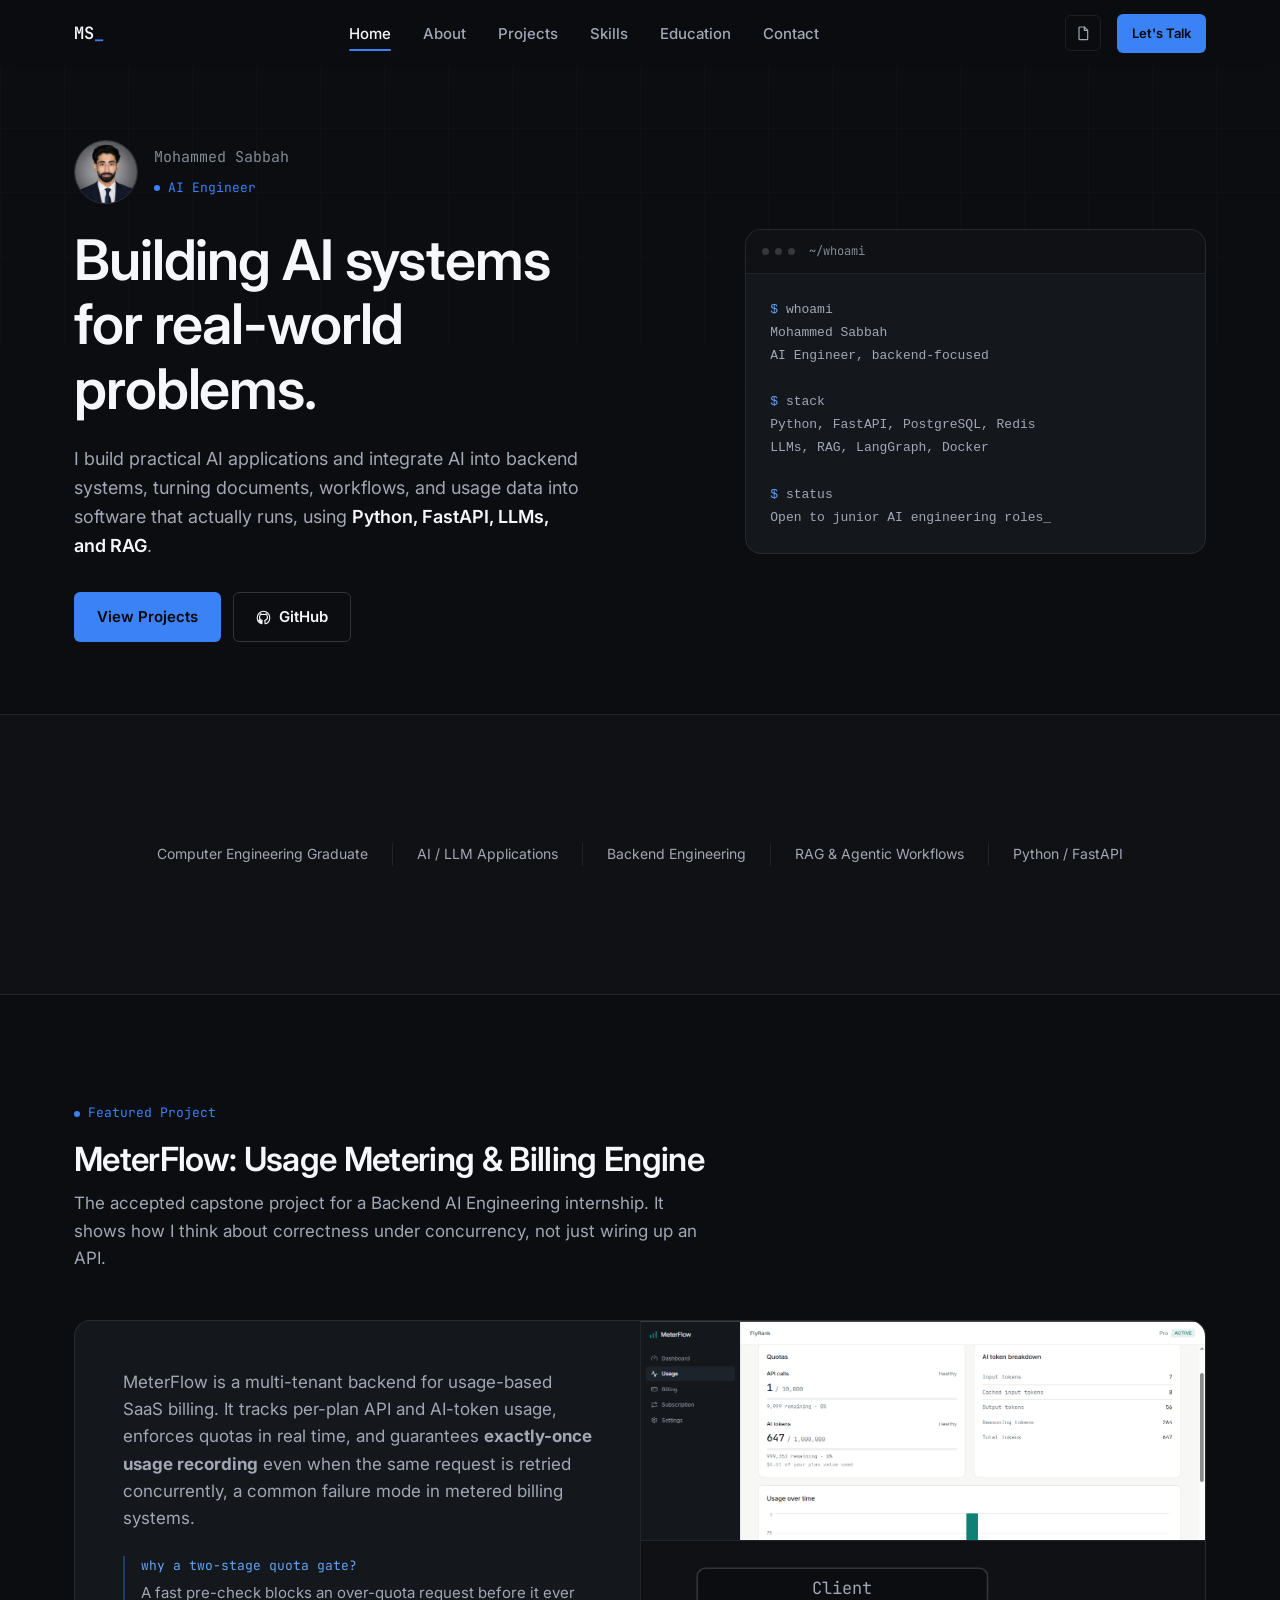
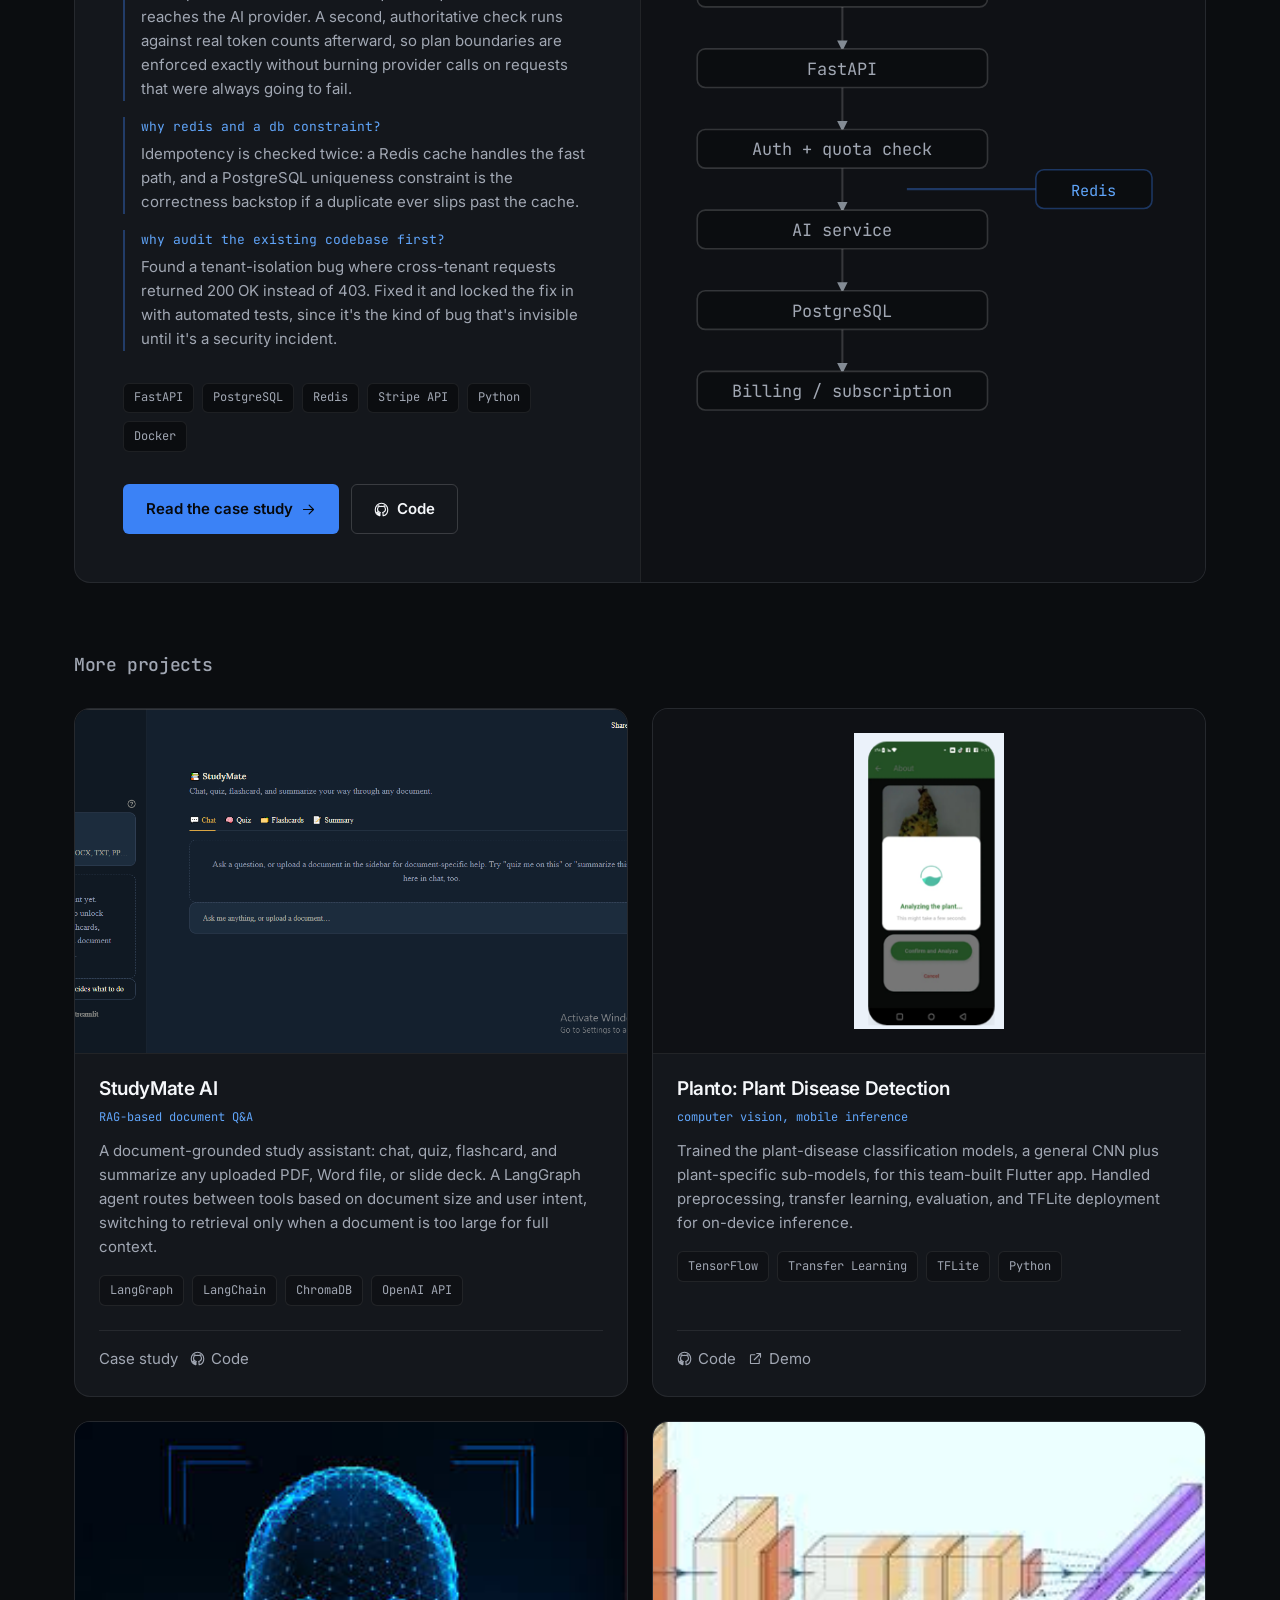
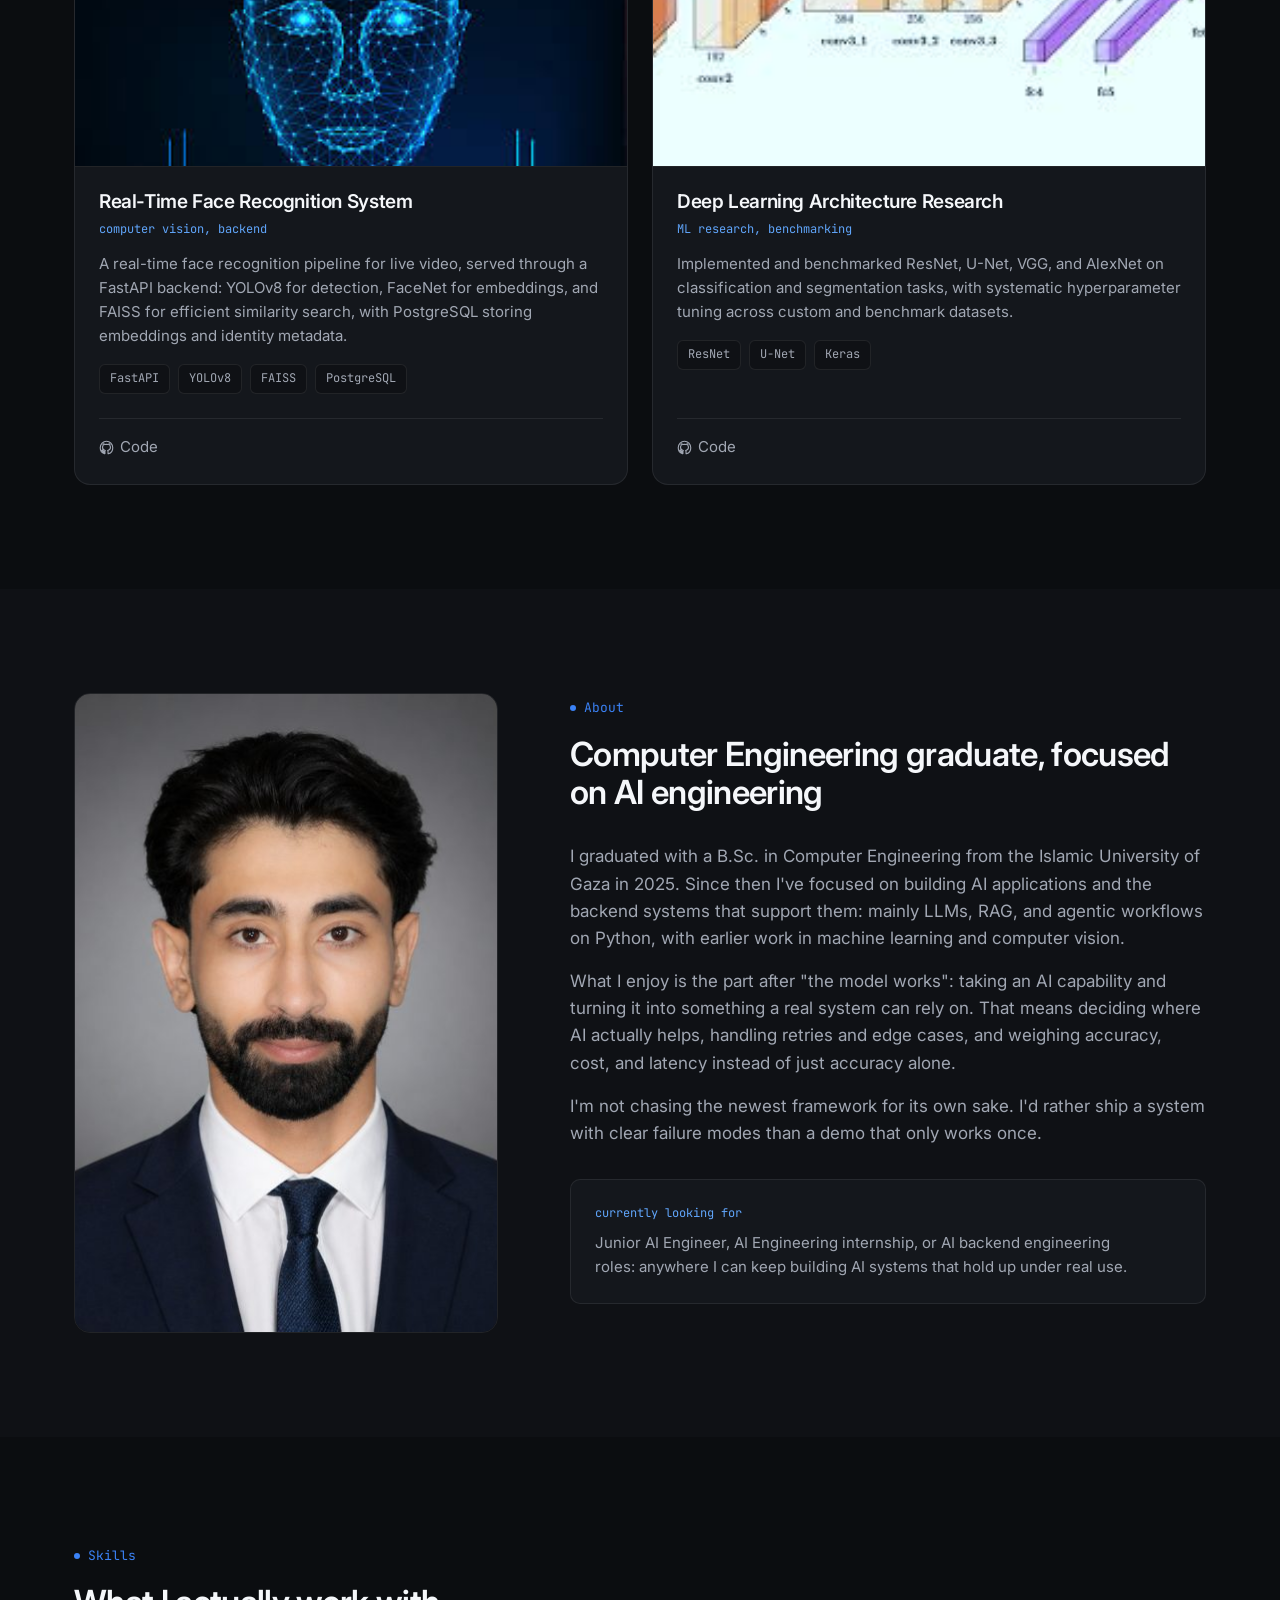
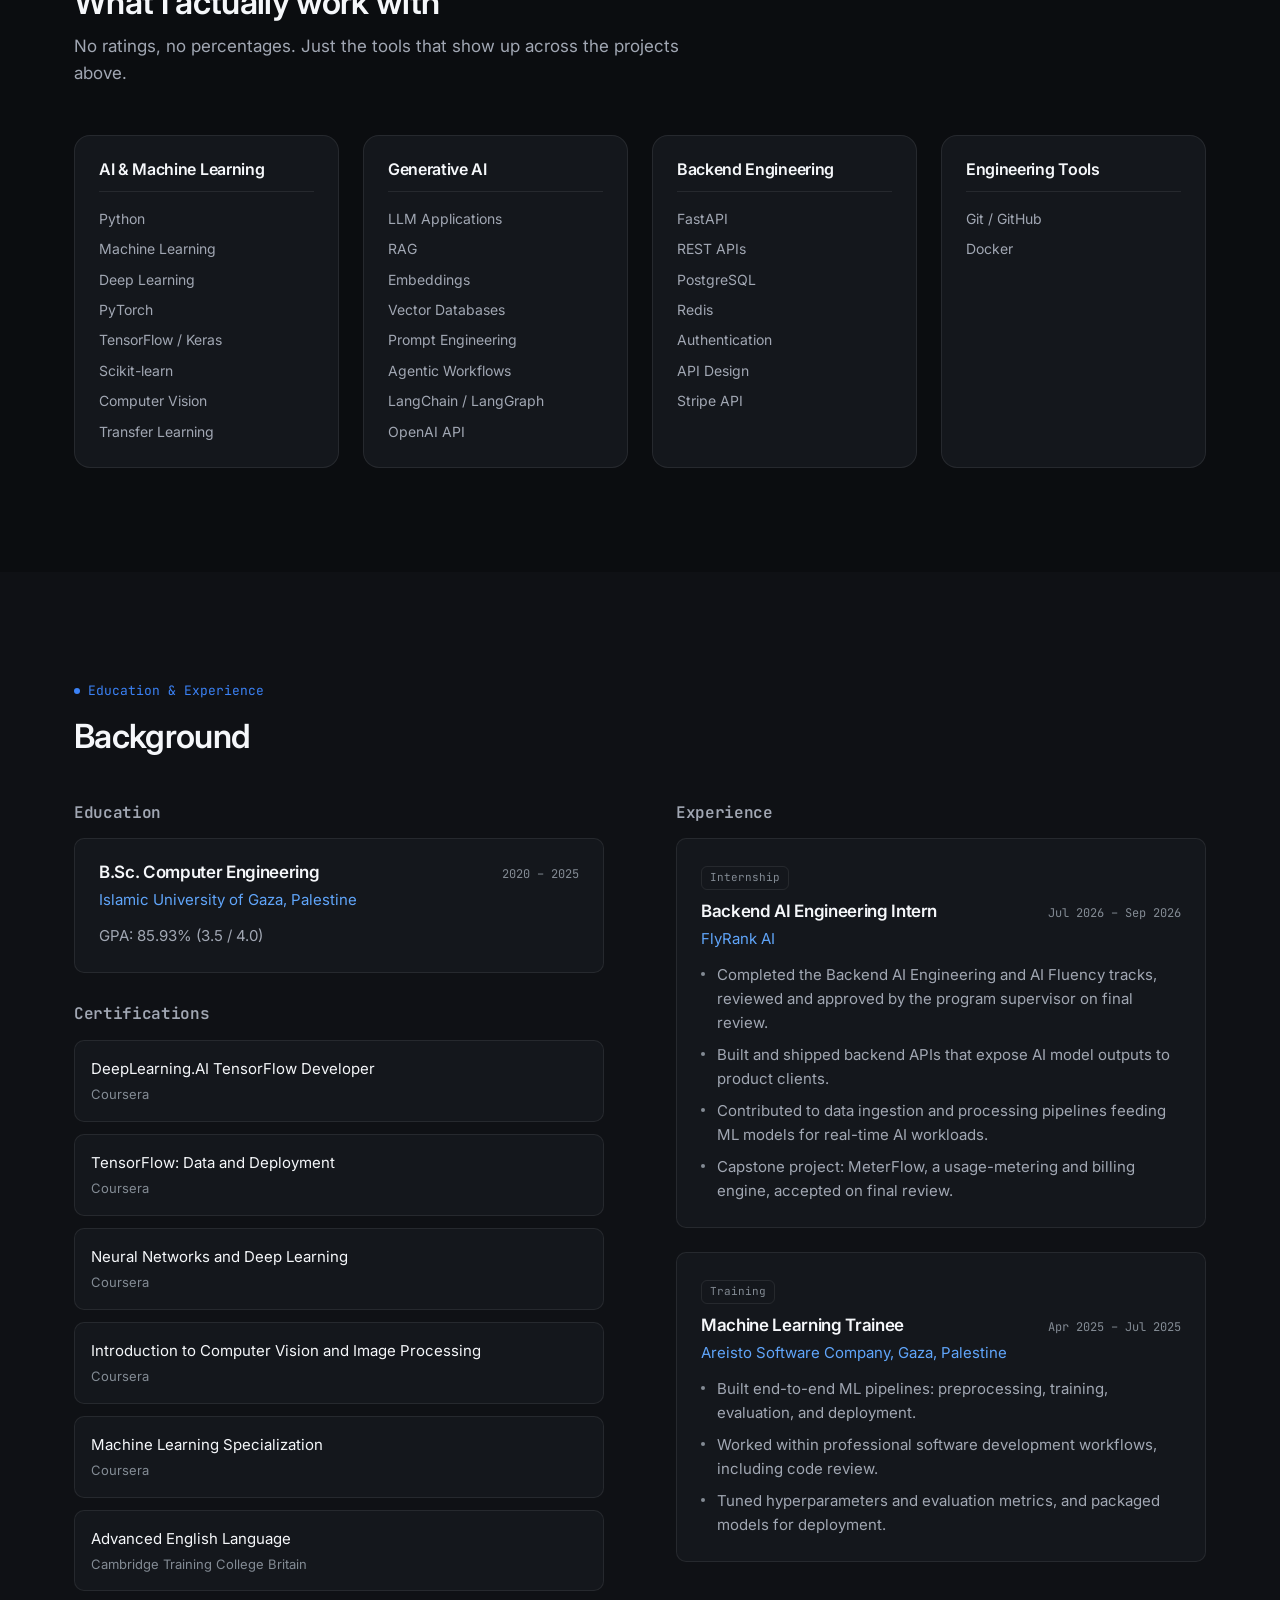
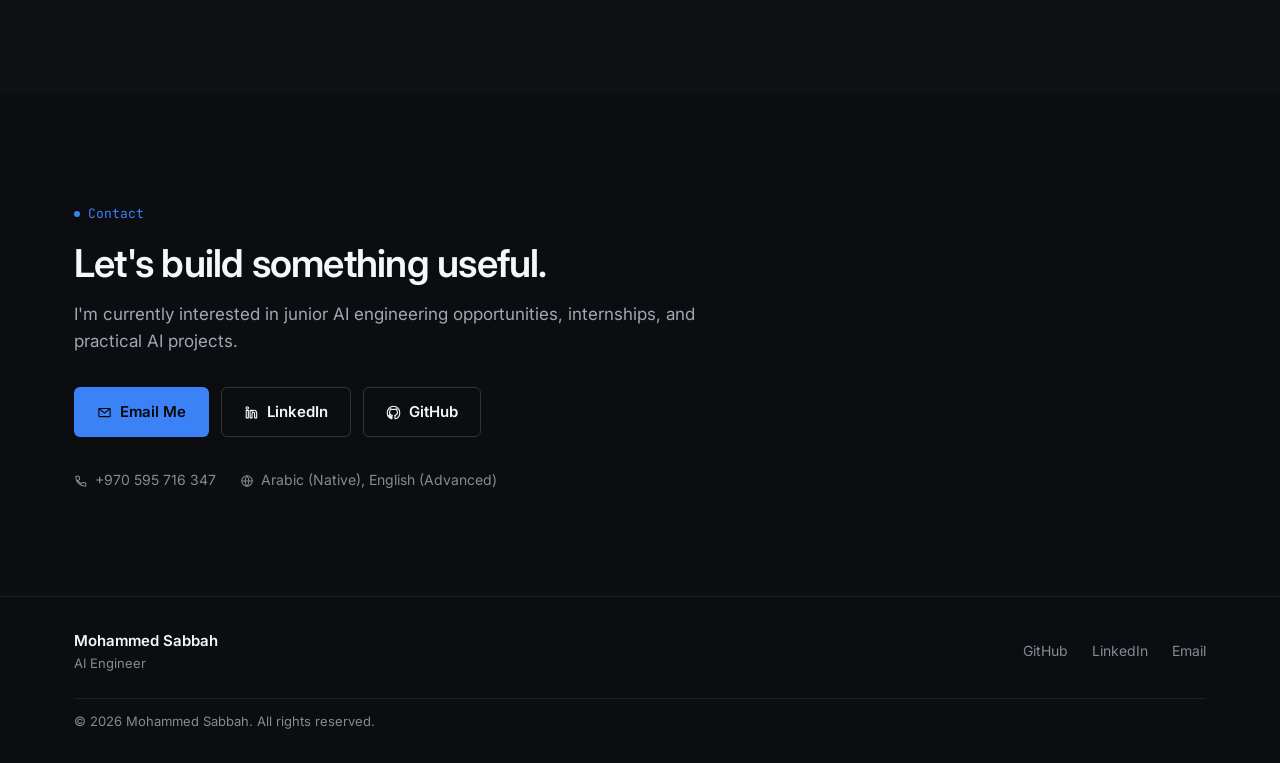
==== commit 285c028a: "update index.html" ====
--- a/index.html
+++ b/index.html
@@ -103,10 +103,6 @@
               GitHub
             </a>
           </div>
-          <div class="hero-links">
-            <a href="https://www.linkedin.com/in/mohammed-sabbah-a7688a323/" class="text-link" target="_blank" rel="noopener noreferrer">LinkedIn</a>
-            <a href="Resume.pdf" class="text-link" target="_blank" rel="noopener noreferrer">Resume</a>
-          </div>
         </div>
       </div>
 
@@ -114,21 +110,18 @@
         <div class="code-card">
           <div class="code-card-head">
             <span class="code-dot"></span><span class="code-dot"></span><span class="code-dot"></span>
-            <span class="code-filename mono">quota_gate.py</span>
-          </div>
-          <pre class="code-body mono"><code><span class="c-com"># gate every AI call behind quota</span>
-<span class="c-kw">async def</span> <span class="c-fn">call_ai_service</span>(tenant, tokens):
-    <span class="c-kw">if not</span> redis.pre_check(tenant.id):
-        <span class="c-kw">raise</span> QuotaExceeded()
-
-    result = <span class="c-kw">await</span> ai_provider.complete(...)
-    usage = weigh_tokens(result.usage)
-
-    <span class="c-kw">if not</span> authoritative_check(tenant, usage):
-        <span class="c-kw">raise</span> QuotaExceeded()
-
-    record_usage(tenant.id, usage)
-    <span class="c-kw">return</span> result</code></pre>
+            <span class="code-filename mono">~/whoami</span>
+          </div>
+          <pre class="code-body mono"><code><span class="c-kw">$</span> whoami
+Mohammed Sabbah
+AI Engineer, backend-focused
+
+<span class="c-kw">$</span> stack
+Python, FastAPI, PostgreSQL, Redis
+LLMs, RAG, LangGraph, Docker
+
+<span class="c-kw">$</span> status
+Open to junior AI engineering roles<span class="cursor">_</span></code></pre>
         </div>
       </div>
     </div>
@@ -295,7 +288,7 @@
           <div class="project-body">
             <h4>Real-Time Face Recognition System</h4>
             <div class="role mono">computer vision, backend</div>
-            <p>A real-time face recognition pipeline for live video, served through a FastAPI backend: YOLOv8 for detection, FaceNet for embeddings, and FAISS for millisecond-latency similarity search, with PostgreSQL storing embeddings and identity metadata at scale.</p>
+            <p>A real-time face recognition pipeline for live video, served through a FastAPI backend: YOLOv8 for detection, FaceNet for embeddings, and FAISS for efficient similarity search, with PostgreSQL storing embeddings and identity metadata.</p>
             <div class="tag-row">
               <span class="tag">FastAPI</span>
               <span class="tag">YOLOv8</span>
@@ -483,7 +476,7 @@
               <div class="org">FlyRank AI</div>
               <ul>
                 <li>Completed the Backend AI Engineering and AI Fluency tracks, reviewed and approved by the program supervisor on final review.</li>
-                <li>Built and shipped backend APIs that expose AI model outputs to product clients, improving integration reliability for core AI features.</li>
+                <li>Built and shipped backend APIs that expose AI model outputs to product clients.</li>
                 <li>Contributed to data ingestion and processing pipelines feeding ML models for real-time AI workloads.</li>
                 <li>Capstone project: MeterFlow, a usage-metering and billing engine, accepted on final review.</li>
               </ul>
@@ -511,7 +504,7 @@
     <div class="container">
       <div class="contact-inner">
         <div class="eyebrow reveal">Contact</div>
-        <h2 class="reveal">Have an AI problem worth solving?</h2>
+        <h2 class="reveal">Let's build something useful.</h2>
         <p class="reveal">I'm currently interested in junior AI engineering opportunities, internships, and practical AI projects.</p>
         <div class="contact-actions reveal">
           <a href="mailto:mohamedsabbahedu@gmail.com" class="btn btn-primary">
--- a/styles.css
+++ b/styles.css
@@ -0,0 +1,1488 @@
+/* ==========================================================================
+   Mohammed Sabbah — AI Engineer Portfolio
+   Design system: dark-first, minimal, engineering-led.
+   ========================================================================== */
+
+:root {
+  /* ---- Color: surfaces ---- */
+  --bg: #0b0d10;
+  --bg-alt: #0f1115;
+  --surface: #14171c;
+  --surface-hover: #191d24;
+  --border: rgba(255, 255, 255, 0.08);
+  --border-strong: rgba(255, 255, 255, 0.16);
+
+  /* ---- Color: text ---- */
+  --text: #f5f7fa;
+  --text-muted: #a1a7b3;
+  --text-faint: #838b94;
+
+  /* ---- Color: accent ---- */
+  --accent: #3b82f6;
+  --accent-hover: #60a5fa;
+  --accent-soft: rgba(59, 130, 246, 0.12);
+  --accent-border: rgba(59, 130, 246, 0.35);
+
+  /* ---- Type ---- */
+  --font-sans: 'Inter', -apple-system, BlinkMacSystemFont, 'Segoe UI', sans-serif;
+  --font-mono: 'JetBrains Mono', ui-monospace, 'SFMono-Regular', Menlo, Consolas, monospace;
+
+  /* ---- Spacing scale ---- */
+  --sp-1: 0.25rem;
+  --sp-2: 0.5rem;
+  --sp-3: 0.75rem;
+  --sp-4: 1rem;
+  --sp-5: 1.5rem;
+  --sp-6: 2rem;
+  --sp-7: 3rem;
+  --sp-8: 4.5rem;
+  --sp-9: 6.5rem;
+
+  /* ---- Radius ---- */
+  --radius-sm: 6px;
+  --radius-md: 10px;
+  --radius-lg: 16px;
+
+  /* ---- Layout ---- */
+  --max-width: 1180px;
+  --nav-height: 68px;
+
+  /* ---- Motion ---- */
+  --ease: cubic-bezier(0.16, 1, 0.3, 1);
+  --t-fast: 150ms var(--ease);
+  --t-base: 240ms var(--ease);
+}
+
+/* ==========================================================================
+   Reset & base
+   ========================================================================== */
+
+* {
+  margin: 0;
+  padding: 0;
+  box-sizing: border-box;
+}
+
+html {
+  scroll-behavior: smooth;
+  font-size: 16px;
+}
+
+body {
+  font-family: var(--font-sans);
+  background: var(--bg);
+  color: var(--text);
+  line-height: 1.6;
+  -webkit-font-smoothing: antialiased;
+  -moz-osx-font-smoothing: grayscale;
+  overflow-x: hidden;
+}
+
+img {
+  max-width: 100%;
+  display: block;
+}
+
+a {
+  color: inherit;
+}
+
+ul {
+  list-style: none;
+}
+
+button {
+  font: inherit;
+  cursor: pointer;
+}
+
+::selection {
+  background: var(--accent-soft);
+  color: var(--text);
+}
+
+.container {
+  max-width: var(--max-width);
+  margin: 0 auto;
+  padding: 0 var(--sp-5);
+}
+
+.visually-hidden {
+  position: absolute;
+  width: 1px;
+  height: 1px;
+  padding: 0;
+  margin: -1px;
+  overflow: hidden;
+  clip: rect(0, 0, 0, 0);
+  white-space: nowrap;
+  border: 0;
+}
+
+.skip-link {
+  position: absolute;
+  top: -48px;
+  left: var(--sp-4);
+  background: var(--accent);
+  color: #0b0d10;
+  padding: var(--sp-2) var(--sp-4);
+  border-radius: var(--radius-sm);
+  font-weight: 600;
+  font-size: 0.875rem;
+  z-index: 2000;
+  transition: top var(--t-fast);
+}
+
+.skip-link:focus {
+  top: var(--sp-3);
+}
+
+:focus-visible {
+  outline: 2px solid var(--accent);
+  outline-offset: 3px;
+  border-radius: 4px;
+}
+
+/* ==========================================================================
+   Typography
+   ========================================================================== */
+
+h1, h2, h3, h4 {
+  font-weight: 600;
+  letter-spacing: -0.02em;
+  line-height: 1.15;
+}
+
+.eyebrow {
+  display: inline-flex;
+  align-items: center;
+  gap: var(--sp-2);
+  font-family: var(--font-mono);
+  font-size: 0.8125rem;
+  color: var(--accent);
+  margin-bottom: var(--sp-4);
+}
+
+.eyebrow::before {
+  content: '';
+  width: 6px;
+  height: 6px;
+  border-radius: 50%;
+  background: var(--accent);
+  flex-shrink: 0;
+}
+
+.section-head {
+  max-width: 640px;
+  margin-bottom: var(--sp-7);
+}
+
+.section-head h2 {
+  font-size: clamp(1.75rem, 2.6vw, 2.25rem);
+  margin-bottom: var(--sp-3);
+}
+
+.section-head p {
+  color: var(--text-muted);
+  font-size: 1.0625rem;
+}
+
+.mono {
+  font-family: var(--font-mono);
+}
+
+/* ==========================================================================
+   Buttons & links
+   ========================================================================== */
+
+.btn {
+  display: inline-flex;
+  align-items: center;
+  gap: var(--sp-2);
+  padding: 0.75rem 1.375rem;
+  border-radius: var(--radius-sm);
+  font-size: 0.9375rem;
+  font-weight: 600;
+  text-decoration: none;
+  border: 1px solid transparent;
+  transition: background var(--t-fast), border-color var(--t-fast), transform var(--t-fast), color var(--t-fast);
+  white-space: nowrap;
+}
+
+.btn-primary {
+  background: var(--accent);
+  color: #06080b;
+}
+
+.btn-primary:hover {
+  background: var(--accent-hover);
+  transform: translateY(-1px);
+}
+
+.btn-outline {
+  background: transparent;
+  color: var(--text);
+  border-color: var(--border-strong);
+}
+
+.btn-outline:hover {
+  border-color: var(--accent);
+  color: var(--accent-hover);
+}
+
+.btn-sm {
+  padding: 0.5rem 0.875rem;
+  font-size: 0.8125rem;
+}
+
+.text-link {
+  display: inline-flex;
+  align-items: center;
+  gap: 0.4em;
+  color: var(--text-muted);
+  text-decoration: none;
+  font-size: 0.9375rem;
+  border-bottom: 1px solid transparent;
+  transition: color var(--t-fast), border-color var(--t-fast);
+}
+
+.text-link:hover {
+  color: var(--text);
+  border-color: var(--border-strong);
+}
+
+.icon {
+  width: 1em;
+  height: 1em;
+  fill: none;
+  stroke: currentColor;
+  stroke-width: 1.8;
+  stroke-linecap: round;
+  stroke-linejoin: round;
+  flex-shrink: 0;
+}
+
+/* ==========================================================================
+   Navigation
+   ========================================================================== */
+
+.nav {
+  position: fixed;
+  top: 0;
+  left: 0;
+  right: 0;
+  height: var(--nav-height);
+  display: flex;
+  align-items: center;
+  z-index: 1000;
+  background: rgba(11, 13, 16, 0.7);
+  backdrop-filter: blur(14px);
+  -webkit-backdrop-filter: blur(14px);
+  border-bottom: 1px solid transparent;
+  transition: border-color var(--t-base), background var(--t-base);
+}
+
+.nav.is-scrolled {
+  background: rgba(11, 13, 16, 0.92);
+  border-bottom-color: var(--border);
+}
+
+.nav .container {
+  display: flex;
+  align-items: center;
+  justify-content: space-between;
+  width: 100%;
+}
+
+.nav-logo {
+  font-family: var(--font-mono);
+  font-weight: 600;
+  font-size: 1.0625rem;
+  text-decoration: none;
+  color: var(--text);
+  letter-spacing: -0.01em;
+}
+
+.nav-logo span {
+  color: var(--accent);
+}
+
+.nav-links {
+  display: flex;
+  align-items: center;
+  gap: var(--sp-6);
+}
+
+.nav-links a {
+  text-decoration: none;
+  color: var(--text-muted);
+  font-size: 0.9375rem;
+  font-weight: 500;
+  transition: color var(--t-fast);
+  position: relative;
+  padding: 0.25rem 0;
+}
+
+.nav-links a:hover,
+.nav-links a.active {
+  color: var(--text);
+}
+
+.nav-links a.active::after {
+  content: '';
+  position: absolute;
+  left: 0;
+  right: 0;
+  bottom: -4px;
+  height: 2px;
+  background: var(--accent);
+  border-radius: 2px;
+}
+
+.nav-links .cta-mobile {
+  display: none;
+}
+
+.nav-links a.btn.btn-primary,
+.nav-links a.btn.btn-primary:hover {
+  color: #06080b;
+  justify-content: center;
+}
+
+.nav-right {
+  display: flex;
+  align-items: center;
+  gap: var(--sp-4);
+}
+
+.nav-resume {
+  display: inline-flex;
+  align-items: center;
+  justify-content: center;
+  width: 36px;
+  height: 36px;
+  border-radius: var(--radius-sm);
+  color: var(--text-muted);
+  border: 1px solid var(--border);
+  text-decoration: none;
+  transition: color var(--t-fast), border-color var(--t-fast);
+}
+
+.nav-resume:hover {
+  color: var(--accent-hover);
+  border-color: var(--accent-border);
+}
+
+.menu-toggle {
+  display: none;
+  background: none;
+  border: none;
+  color: var(--text);
+  width: 40px;
+  height: 40px;
+  align-items: center;
+  justify-content: center;
+}
+
+.menu-toggle .icon {
+  width: 22px;
+  height: 22px;
+}
+
+/* ==========================================================================
+   Hero
+   ========================================================================== */
+
+.hero {
+  padding-top: calc(var(--nav-height) + var(--sp-8));
+  padding-bottom: var(--sp-8);
+  position: relative;
+}
+
+.hero::before {
+  content: '';
+  position: absolute;
+  inset: 0;
+  background-image:
+    linear-gradient(var(--border) 1px, transparent 1px),
+    linear-gradient(90deg, var(--border) 1px, transparent 1px);
+  background-size: 64px 64px;
+  -webkit-mask-image: linear-gradient(to bottom, rgba(0, 0, 0, 0.5), transparent 75%);
+  mask-image: linear-gradient(to bottom, rgba(0, 0, 0, 0.5), transparent 75%);
+  pointer-events: none;
+  opacity: 0.6;
+}
+
+.hero .container {
+  display: grid;
+  grid-template-columns: 1.15fr 0.85fr;
+  gap: var(--sp-7);
+  align-items: center;
+  position: relative;
+}
+
+.hero-copy {
+  max-width: 620px;
+}
+
+.hero-identity {
+  display: flex;
+  align-items: center;
+  gap: var(--sp-4);
+  margin-bottom: var(--sp-5);
+}
+
+.hero-avatar {
+  width: 64px;
+  height: 64px;
+  border-radius: 50%;
+  object-fit: cover;
+  border: 1px solid var(--border-strong);
+  flex-shrink: 0;
+}
+
+.hero-name {
+  font-family: var(--font-mono);
+  color: var(--text-faint);
+  font-size: 0.9375rem;
+  margin-bottom: var(--sp-1);
+}
+
+.hero h1 {
+  font-size: clamp(2.5rem, 4.4vw, 3.5rem);
+  margin-bottom: var(--sp-5);
+  max-width: 15ch;
+}
+
+.hero-lede {
+  font-size: 1.125rem;
+  color: var(--text-muted);
+  max-width: 46ch;
+  margin-bottom: var(--sp-6);
+}
+
+.hero-lede strong {
+  color: var(--text);
+  font-weight: 600;
+}
+
+.hero-actions {
+  display: flex;
+  align-items: center;
+  flex-wrap: wrap;
+  gap: var(--sp-5);
+}
+
+.hero-actions .btn-row {
+  display: flex;
+  gap: var(--sp-3);
+  flex-wrap: wrap;
+}
+
+.hero-links {
+  display: flex;
+  gap: var(--sp-4);
+}
+
+.hero-links a {
+  padding-left: var(--sp-4);
+  border-left: 1px solid var(--border);
+}
+
+.hero-links a:first-child {
+  padding-left: 0;
+  border-left: none;
+}
+
+/* Hero code card */
+.hero-code {
+  position: relative;
+}
+
+.code-card {
+  background: var(--surface);
+  border: 1px solid var(--border);
+  border-radius: var(--radius-lg);
+  overflow: hidden;
+}
+
+.code-card-head {
+  display: flex;
+  align-items: center;
+  gap: 6px;
+  padding: var(--sp-3) var(--sp-4);
+  border-bottom: 1px solid var(--border);
+  background: var(--bg-alt);
+}
+
+.code-dot {
+  width: 7px;
+  height: 7px;
+  border-radius: 50%;
+  background: var(--border-strong);
+}
+
+.code-filename {
+  margin-left: var(--sp-2);
+  font-size: 0.75rem;
+  color: var(--text-faint);
+}
+
+.code-body {
+  padding: var(--sp-5);
+  font-size: 0.8125rem;
+  line-height: 1.7;
+  color: var(--text-muted);
+  overflow-x: auto;
+  white-space: pre;
+}
+
+.code-body .c-kw {
+  color: var(--accent-hover);
+}
+
+.code-body .c-fn {
+  color: var(--text);
+}
+
+.code-body .c-com {
+  color: var(--text-faint);
+}
+
+/* ==========================================================================
+   Credibility bar
+   ========================================================================== */
+
+.credibility {
+  border-top: 1px solid var(--border);
+  border-bottom: 1px solid var(--border);
+  background: var(--bg-alt);
+}
+
+.credibility .container {
+  display: flex;
+  flex-wrap: wrap;
+  align-items: center;
+  justify-content: center;
+  gap: var(--sp-3) 0;
+  padding: var(--sp-5) var(--sp-5);
+}
+
+.credibility span {
+  font-size: 0.875rem;
+  color: var(--text-muted);
+  padding: 0 var(--sp-5);
+  border-left: 1px solid var(--border);
+  white-space: nowrap;
+}
+
+.credibility span:first-child {
+  border-left: none;
+}
+
+/* ==========================================================================
+   Sections (generic)
+   ========================================================================== */
+
+section {
+  padding: var(--sp-9) 0;
+}
+
+.section-alt {
+  background: var(--bg-alt);
+}
+
+/* ==========================================================================
+   Featured project
+   ========================================================================== */
+
+.featured {
+  padding-top: var(--sp-9);
+}
+
+.featured-card {
+  background: var(--surface);
+  border: 1px solid var(--border);
+  border-radius: var(--radius-lg);
+  overflow: hidden;
+  display: grid;
+  grid-template-columns: 1fr 1fr;
+}
+
+.featured-copy {
+  padding: var(--sp-7);
+  display: flex;
+  flex-direction: column;
+}
+
+.featured-copy > p {
+  color: var(--text-muted);
+  margin-bottom: var(--sp-5);
+  font-size: 1.0625rem;
+}
+
+.featured-media {
+  position: relative;
+  background: var(--bg-alt);
+  border-left: 1px solid var(--border);
+  display: flex;
+  flex-direction: column;
+}
+
+.featured-media img {
+  width: 100%;
+  height: 220px;
+  object-fit: cover;
+  object-position: top;
+  border-bottom: 1px solid var(--border);
+}
+
+.featured-media .diagram-wrap {
+  padding: var(--sp-5);
+  flex: 1;
+}
+
+.decision-list {
+  display: flex;
+  flex-direction: column;
+  gap: var(--sp-4);
+  margin-bottom: var(--sp-6);
+}
+
+.decision {
+  border-left: 2px solid var(--accent-border);
+  padding-left: var(--sp-4);
+}
+
+.decision .q {
+  font-family: var(--font-mono);
+  font-size: 0.8125rem;
+  color: var(--accent-hover);
+  margin-bottom: var(--sp-1);
+}
+
+.decision .a {
+  color: var(--text-muted);
+  font-size: 0.9375rem;
+}
+
+.tag-row {
+  display: flex;
+  flex-wrap: wrap;
+  gap: var(--sp-2);
+  margin-bottom: var(--sp-6);
+}
+
+.tag {
+  font-family: var(--font-mono);
+  font-size: 0.75rem;
+  color: var(--text-muted);
+  background: var(--bg-alt);
+  border: 1px solid var(--border);
+  padding: 0.3rem 0.625rem;
+  border-radius: var(--radius-sm);
+}
+
+.featured-card .tag {
+  background: var(--bg);
+}
+
+.link-row {
+  display: flex;
+  gap: var(--sp-3);
+  margin-top: auto;
+  flex-wrap: wrap;
+}
+
+/* ==========================================================================
+   Project grid
+   ========================================================================== */
+
+.projects-intro {
+  margin-top: var(--sp-8);
+  margin-bottom: var(--sp-6);
+}
+
+.projects-intro h3 {
+  font-size: 1.125rem;
+  color: var(--text-muted);
+  font-weight: 500;
+  font-family: var(--font-mono);
+}
+
+.project-grid {
+  display: grid;
+  grid-template-columns: repeat(2, 1fr);
+  gap: var(--sp-5);
+}
+
+.project-card {
+  background: var(--surface);
+  border: 1px solid var(--border);
+  border-radius: var(--radius-lg);
+  overflow: hidden;
+  display: flex;
+  flex-direction: column;
+  transition: border-color var(--t-base), transform var(--t-base);
+}
+
+.project-card:hover {
+  border-color: var(--border-strong);
+  transform: translateY(-2px);
+}
+
+.project-thumb {
+  aspect-ratio: 16 / 10;
+  overflow: hidden;
+  border-bottom: 1px solid var(--border);
+  background: var(--bg-alt);
+}
+
+.project-thumb img {
+  width: 100%;
+  height: 100%;
+  object-fit: cover;
+  object-position: top;
+  transition: transform 400ms var(--ease);
+}
+
+.project-card:hover .project-thumb img {
+  transform: scale(1.03);
+}
+
+.project-thumb.contain img {
+  object-fit: contain;
+  padding: var(--sp-5) var(--sp-7);
+}
+
+.project-body {
+  padding: var(--sp-5);
+  display: flex;
+  flex-direction: column;
+  flex: 1;
+}
+
+.project-body h4 {
+  font-size: 1.1875rem;
+  margin-bottom: var(--sp-2);
+}
+
+.project-body h4 a:hover {
+  text-decoration: underline;
+  text-underline-offset: 3px;
+}
+
+.project-body .role {
+  font-family: var(--font-mono);
+  font-size: 0.75rem;
+  color: var(--accent-hover);
+  margin-bottom: var(--sp-3);
+}
+
+.project-body p {
+  color: var(--text-muted);
+  font-size: 0.9375rem;
+  margin-bottom: var(--sp-4);
+}
+
+.project-body .tag-row {
+  margin-bottom: var(--sp-5);
+}
+
+.project-body .link-row {
+  padding-top: var(--sp-4);
+  border-top: 1px solid var(--border);
+}
+
+/* ==========================================================================
+   About
+   ========================================================================== */
+
+.about .container {
+  display: grid;
+  grid-template-columns: 0.8fr 1.2fr;
+  gap: var(--sp-8);
+  align-items: start;
+}
+
+.about-photo {
+  width: 100%;
+  aspect-ratio: 1;
+  object-fit: cover;
+  border-radius: var(--radius-lg);
+  border: 1px solid var(--border);
+}
+
+.about-copy p {
+  color: var(--text-muted);
+  font-size: 1.0625rem;
+  margin-bottom: var(--sp-4);
+  max-width: 62ch;
+}
+
+.about-copy p:last-child {
+  margin-bottom: 0;
+}
+
+.about-copy strong {
+  color: var(--text);
+  font-weight: 600;
+}
+
+.looking-for {
+  margin-top: var(--sp-6);
+  padding: var(--sp-5);
+  border: 1px solid var(--border);
+  border-radius: var(--radius-md);
+  background: var(--surface);
+}
+
+.looking-for .label {
+  font-family: var(--font-mono);
+  font-size: 0.75rem;
+  color: var(--accent-hover);
+  margin-bottom: var(--sp-2);
+}
+
+.looking-for p {
+  color: var(--text-muted);
+  font-size: 0.9375rem;
+  margin: 0;
+}
+
+/* ==========================================================================
+   Skills
+   ========================================================================== */
+
+.skills-grid {
+  display: grid;
+  grid-template-columns: repeat(4, 1fr);
+  gap: var(--sp-5);
+}
+
+.skill-card {
+  background: var(--surface);
+  border: 1px solid var(--border);
+  border-radius: var(--radius-lg);
+  padding: var(--sp-5);
+}
+
+.skill-card h4 {
+  font-size: 1rem;
+  margin-bottom: var(--sp-4);
+  padding-bottom: var(--sp-3);
+  border-bottom: 1px solid var(--border);
+}
+
+.skill-card ul {
+  display: flex;
+  flex-direction: column;
+  gap: var(--sp-2);
+}
+
+.skill-card li {
+  color: var(--text-muted);
+  font-size: 0.875rem;
+}
+
+/* ==========================================================================
+   Education / Experience / Certifications
+   ========================================================================== */
+
+.split-grid {
+  display: grid;
+  grid-template-columns: 1fr 1fr;
+  gap: var(--sp-8);
+}
+
+.entry-list {
+  display: flex;
+  flex-direction: column;
+  gap: var(--sp-5);
+}
+
+.entry {
+  padding: var(--sp-5);
+  border: 1px solid var(--border);
+  border-radius: var(--radius-md);
+  background: var(--surface);
+}
+
+.entry-top {
+  display: flex;
+  justify-content: space-between;
+  align-items: baseline;
+  gap: var(--sp-3);
+  flex-wrap: wrap;
+  margin-bottom: var(--sp-1);
+}
+
+.entry h4 {
+  font-size: 1.0625rem;
+}
+
+.entry .date {
+  font-family: var(--font-mono);
+  font-size: 0.75rem;
+  color: var(--text-faint);
+  white-space: nowrap;
+}
+
+.entry .org {
+  color: var(--accent-hover);
+  font-size: 0.9375rem;
+  margin-bottom: var(--sp-3);
+}
+
+.entry .kind {
+  display: inline-block;
+  font-family: var(--font-mono);
+  font-size: 0.6875rem;
+  color: var(--text-faint);
+  border: 1px solid var(--border);
+  border-radius: var(--radius-sm);
+  padding: 0.15rem 0.5rem;
+  margin-bottom: var(--sp-3);
+}
+
+.entry ul {
+  display: flex;
+  flex-direction: column;
+  gap: var(--sp-2);
+}
+
+.entry ul li {
+  color: var(--text-muted);
+  font-size: 0.9375rem;
+  padding-left: var(--sp-4);
+  position: relative;
+}
+
+.entry ul li::before {
+  content: '';
+  position: absolute;
+  left: 0;
+  top: 0.6em;
+  width: 4px;
+  height: 4px;
+  border-radius: 50%;
+  background: var(--text-faint);
+}
+
+.cert-list {
+  display: flex;
+  flex-direction: column;
+  gap: var(--sp-3);
+}
+
+.cert-item {
+  display: flex;
+  justify-content: space-between;
+  align-items: center;
+  gap: var(--sp-3);
+  padding: var(--sp-4);
+  border: 1px solid var(--border);
+  border-radius: var(--radius-md);
+  background: var(--surface);
+}
+
+.cert-item .name {
+  font-size: 0.9375rem;
+  color: var(--text);
+  margin-bottom: 0.2rem;
+}
+
+.cert-item .provider {
+  font-size: 0.8125rem;
+  color: var(--text-faint);
+}
+
+/* ==========================================================================
+   Contact
+   ========================================================================== */
+
+.contact {
+  text-align: left;
+}
+
+.contact-inner {
+  max-width: 640px;
+}
+
+.contact h2 {
+  font-size: clamp(1.875rem, 3vw, 2.5rem);
+  margin-bottom: var(--sp-4);
+}
+
+.contact-inner > p {
+  color: var(--text-muted);
+  font-size: 1.0625rem;
+  margin-bottom: var(--sp-6);
+}
+
+.contact-actions {
+  display: flex;
+  gap: var(--sp-3);
+  flex-wrap: wrap;
+  margin-bottom: var(--sp-6);
+}
+
+.contact-meta {
+  display: flex;
+  gap: var(--sp-5);
+  flex-wrap: wrap;
+  color: var(--text-faint);
+  font-size: 0.875rem;
+}
+
+.contact-meta span {
+  display: inline-flex;
+  align-items: center;
+  gap: 0.5em;
+}
+
+/* ==========================================================================
+   Footer
+   ========================================================================== */
+
+footer {
+  border-top: 1px solid var(--border);
+  padding: var(--sp-6) 0;
+}
+
+footer .container {
+  display: flex;
+  justify-content: space-between;
+  align-items: center;
+  flex-wrap: wrap;
+  gap: var(--sp-3);
+}
+
+.footer-id .name {
+  font-weight: 600;
+  font-size: 0.9375rem;
+}
+
+.footer-id .role {
+  color: var(--text-faint);
+  font-size: 0.8125rem;
+}
+
+.footer-links {
+  display: flex;
+  gap: var(--sp-5);
+}
+
+.footer-links a {
+  color: var(--text-faint);
+  text-decoration: none;
+  font-size: 0.875rem;
+  transition: color var(--t-fast);
+}
+
+.footer-links a:hover {
+  color: var(--text);
+}
+
+.footer-copy {
+  color: var(--text-faint);
+  font-size: 0.8125rem;
+  width: 100%;
+  margin-top: var(--sp-3);
+  padding-top: var(--sp-3);
+  border-top: 1px solid var(--border);
+}
+
+/* ==========================================================================
+   Reveal animation (single, restrained)
+   ========================================================================== */
+
+.reveal {
+  opacity: 0;
+  transform: translateY(14px);
+  transition: opacity 600ms var(--ease), transform 600ms var(--ease);
+}
+
+.reveal.is-visible {
+  opacity: 1;
+  transform: none;
+}
+
+@media (prefers-reduced-motion: reduce) {
+  html {
+    scroll-behavior: auto;
+  }
+  .reveal {
+    opacity: 1;
+    transform: none;
+    transition: none;
+  }
+  .project-card,
+  .btn-primary,
+  .project-thumb img {
+    transition: none !important;
+  }
+}
+
+/* ==========================================================================
+   Case study page (project detail)
+   ========================================================================== */
+
+.breadcrumb {
+  padding-top: calc(var(--nav-height) + var(--sp-6));
+  padding-bottom: var(--sp-6);
+}
+
+.breadcrumb a {
+  display: inline-flex;
+  align-items: center;
+  gap: var(--sp-2);
+  color: var(--text-muted);
+  text-decoration: none;
+  font-size: 0.9375rem;
+}
+
+.breadcrumb a:hover {
+  color: var(--accent-hover);
+}
+
+.case-hero {
+  padding-top: var(--sp-4);
+  padding-bottom: var(--sp-7);
+}
+
+.case-hero .eyebrow {
+  margin-bottom: var(--sp-4);
+}
+
+.case-hero h1 {
+  font-size: clamp(2rem, 4vw, 2.75rem);
+  margin-bottom: var(--sp-4);
+  max-width: 22ch;
+}
+
+.case-hero p {
+  color: var(--text-muted);
+  font-size: 1.125rem;
+  max-width: 60ch;
+  margin-bottom: var(--sp-5);
+}
+
+.case-meta {
+  display: flex;
+  gap: var(--sp-6);
+  flex-wrap: wrap;
+  padding-top: var(--sp-5);
+  border-top: 1px solid var(--border);
+}
+
+.case-meta div .k {
+  font-family: var(--font-mono);
+  font-size: 0.75rem;
+  color: var(--text-faint);
+  margin-bottom: var(--sp-1);
+}
+
+.case-meta div .v {
+  font-size: 0.9375rem;
+}
+
+.case-image {
+  border-radius: var(--radius-lg);
+  overflow: hidden;
+  border: 1px solid var(--border);
+  margin-bottom: var(--sp-9);
+}
+
+.case-image img {
+  width: 100%;
+  display: block;
+}
+
+.case-section {
+  padding: var(--sp-8) 0;
+  border-top: 1px solid var(--border);
+}
+
+.case-section .container {
+  display: grid;
+  grid-template-columns: 220px 1fr;
+  gap: var(--sp-8);
+}
+
+.case-section h2 {
+  font-size: 1.5rem;
+  position: sticky;
+  top: calc(var(--nav-height) + var(--sp-5));
+  align-self: start;
+}
+
+.case-body {
+  max-width: 68ch;
+}
+
+.case-body p {
+  color: var(--text-muted);
+  font-size: 1.0625rem;
+  margin-bottom: var(--sp-4);
+}
+
+.case-body p:last-child {
+  margin-bottom: 0;
+}
+
+.case-body strong {
+  color: var(--text);
+  font-weight: 600;
+}
+
+.case-body ul {
+  display: flex;
+  flex-direction: column;
+  gap: var(--sp-3);
+  margin-top: var(--sp-4);
+}
+
+.case-body ul li {
+  color: var(--text-muted);
+  font-size: 1rem;
+  padding-left: var(--sp-5);
+  position: relative;
+}
+
+.case-body ul li::before {
+  content: '';
+  position: absolute;
+  left: 0;
+  top: 0.65em;
+  width: 5px;
+  height: 5px;
+  border-radius: 50%;
+  background: var(--accent);
+}
+
+.diagram-frame {
+  background: var(--surface);
+  border: 1px solid var(--border);
+  border-radius: var(--radius-lg);
+  padding: var(--sp-6);
+  margin: var(--sp-5) 0;
+}
+
+.stack-grid {
+  display: grid;
+  grid-template-columns: repeat(3, 1fr);
+  gap: var(--sp-3);
+  margin-top: var(--sp-4);
+}
+
+.stack-item {
+  border: 1px solid var(--border);
+  border-radius: var(--radius-md);
+  padding: var(--sp-4);
+  background: var(--surface);
+}
+
+.stack-item .name {
+  font-family: var(--font-mono);
+  font-size: 0.875rem;
+  color: var(--text);
+  margin-bottom: var(--sp-1);
+}
+
+.stack-item .why {
+  font-size: 0.8125rem;
+  color: var(--text-faint);
+}
+
+.case-cta {
+  padding: var(--sp-8) 0 var(--sp-9);
+  text-align: center;
+}
+
+.case-cta .btn-row {
+  display: flex;
+  justify-content: center;
+  gap: var(--sp-3);
+  flex-wrap: wrap;
+  margin-top: var(--sp-5);
+}
+
+.honest-note {
+  border-left: 2px solid var(--border-strong);
+  padding-left: var(--sp-4);
+  color: var(--text-faint);
+  font-size: 0.9375rem;
+  font-style: italic;
+}
+
+/* ==========================================================================
+   Responsive
+   ========================================================================== */
+
+@media (max-width: 1024px) {
+  .hero .container {
+    grid-template-columns: 1fr;
+  }
+
+  .hero-copy {
+    max-width: 620px;
+  }
+
+  .hero-code {
+    max-width: 480px;
+  }
+
+  .featured-card {
+    grid-template-columns: 1fr;
+  }
+
+  .featured-media img {
+    height: 260px;
+  }
+
+  .about .container {
+    grid-template-columns: 1fr;
+  }
+
+  .about-photo {
+    max-width: 260px;
+  }
+
+  .skills-grid {
+    grid-template-columns: repeat(2, 1fr);
+  }
+
+  .split-grid {
+    grid-template-columns: 1fr;
+    gap: var(--sp-6);
+  }
+
+  .case-section .container {
+    grid-template-columns: 1fr;
+  }
+
+  .case-section h2 {
+    position: static;
+  }
+}
+
+@media (max-width: 860px) {
+  .project-grid {
+    grid-template-columns: 1fr;
+  }
+}
+
+@media (max-width: 768px) {
+  :root {
+    --nav-height: 60px;
+  }
+
+  section {
+    padding: var(--sp-7) 0;
+  }
+
+  .nav-links {
+    position: fixed;
+    top: var(--nav-height);
+    left: 0;
+    right: 0;
+    bottom: 0;
+    background: var(--bg);
+    flex-direction: column;
+    align-items: flex-start;
+    gap: 0;
+    padding: var(--sp-5);
+    transform: translateX(100%);
+    transition: transform var(--t-base);
+    overflow-y: auto;
+  }
+
+  .nav-links.is-open {
+    transform: translateX(0);
+  }
+
+  .nav-links li {
+    width: 100%;
+  }
+
+  .nav-links li:not(.cta-mobile) {
+    border-bottom: 1px solid var(--border);
+  }
+
+  .nav-links a {
+    display: block;
+    padding: var(--sp-4) 0;
+    font-size: 1.0625rem;
+  }
+
+  .nav-links .cta-mobile {
+    display: block;
+    margin-top: var(--sp-5);
+  }
+
+  .nav-links .cta-mobile .btn {
+    width: 100%;
+    padding: 0.875rem 1.375rem;
+  }
+
+  .menu-toggle {
+    display: inline-flex;
+  }
+
+  .nav-cta-desktop {
+    display: none;
+  }
+
+  .credibility span {
+    padding: 0 var(--sp-3);
+    font-size: 0.8125rem;
+  }
+
+  .featured-copy {
+    padding: var(--sp-5);
+  }
+
+  .skills-grid {
+    grid-template-columns: 1fr;
+  }
+
+  .contact-actions {
+    flex-direction: column;
+    align-items: stretch;
+  }
+
+  footer .container {
+    flex-direction: column;
+    align-items: flex-start;
+  }
+}
+
+@media (max-width: 480px) {
+  .hero-avatar {
+    width: 52px;
+    height: 52px;
+  }
+
+  .hero h1 {
+    font-size: 2.125rem;
+  }
+
+  .hero-actions {
+    flex-direction: column;
+    align-items: flex-start;
+  }
+
+  .case-meta {
+    gap: var(--sp-4);
+  }
+
+  .stack-grid {
+    grid-template-columns: 1fr 1fr;
+  }
+}
+
+@media print {
+  .nav, .mobile-nav-overlay, footer .footer-links { display: none; }
+  body { background: #fff; color: #000; }
+}
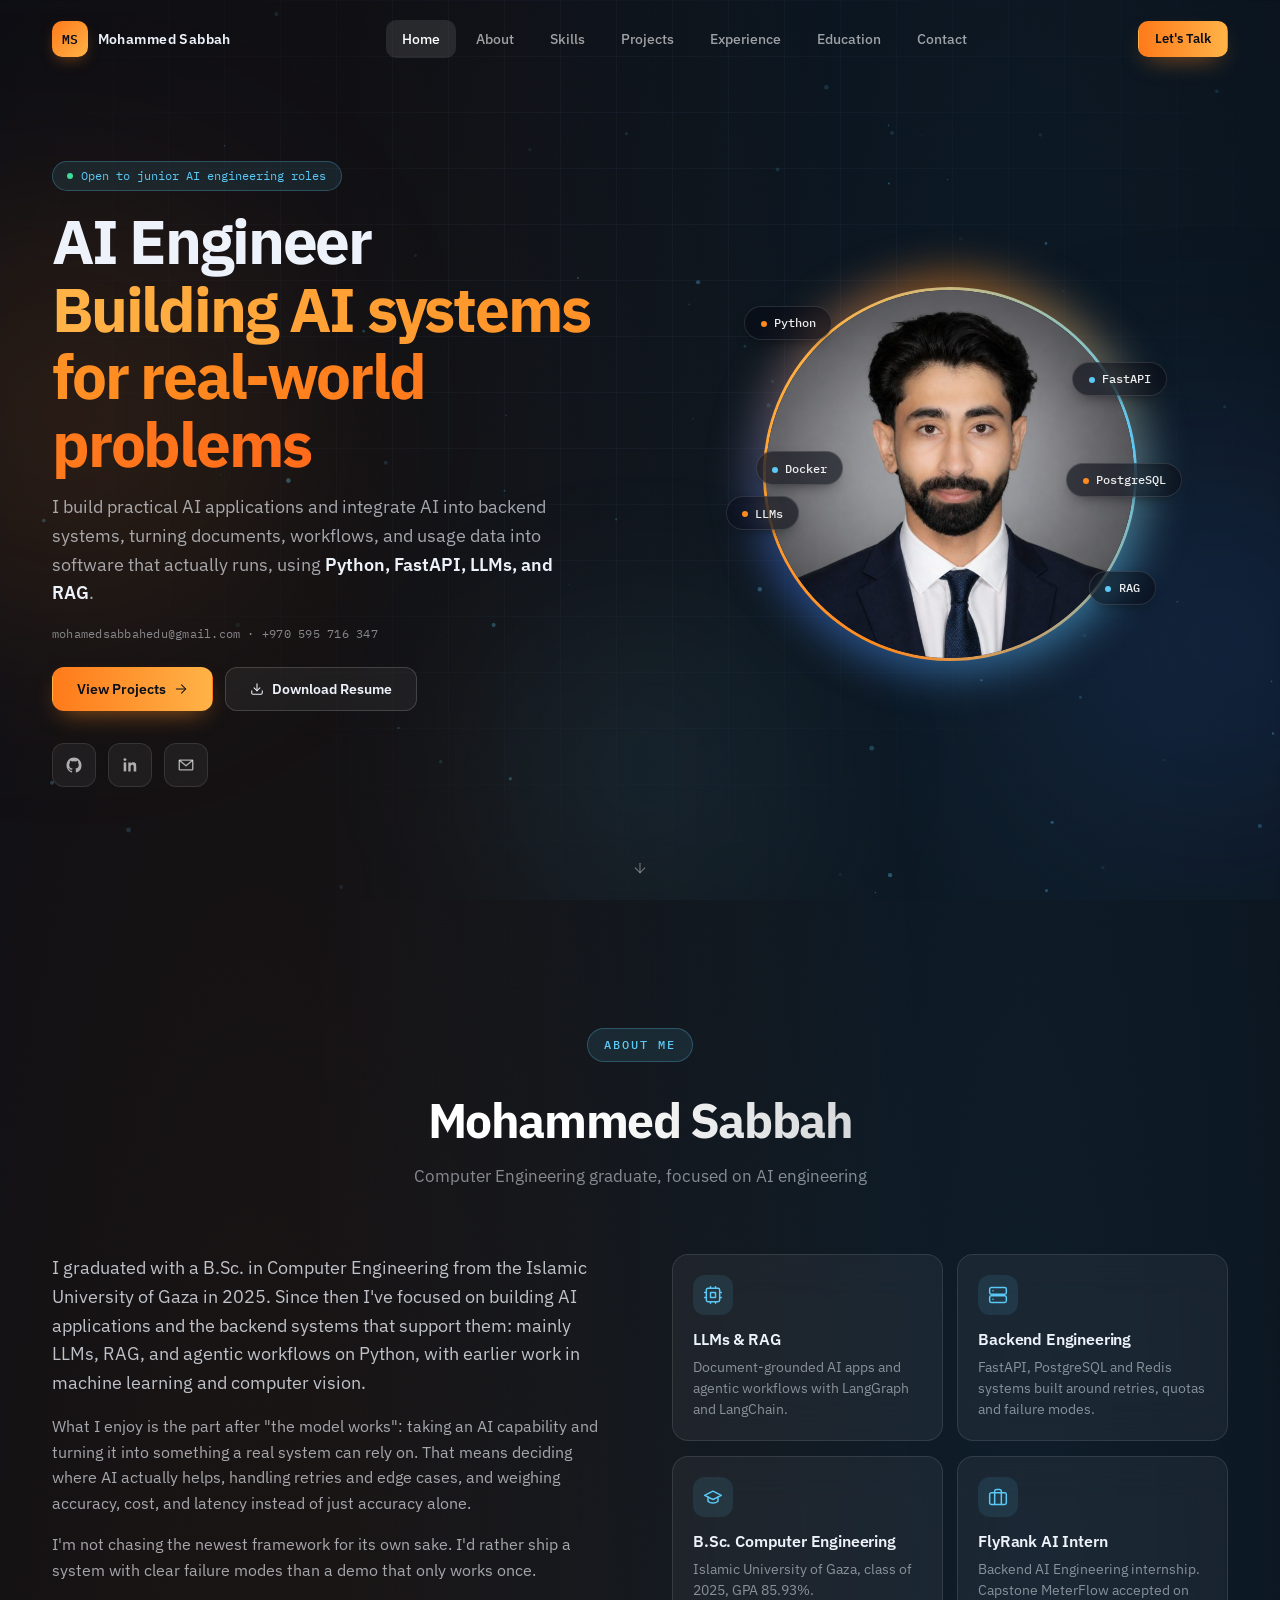
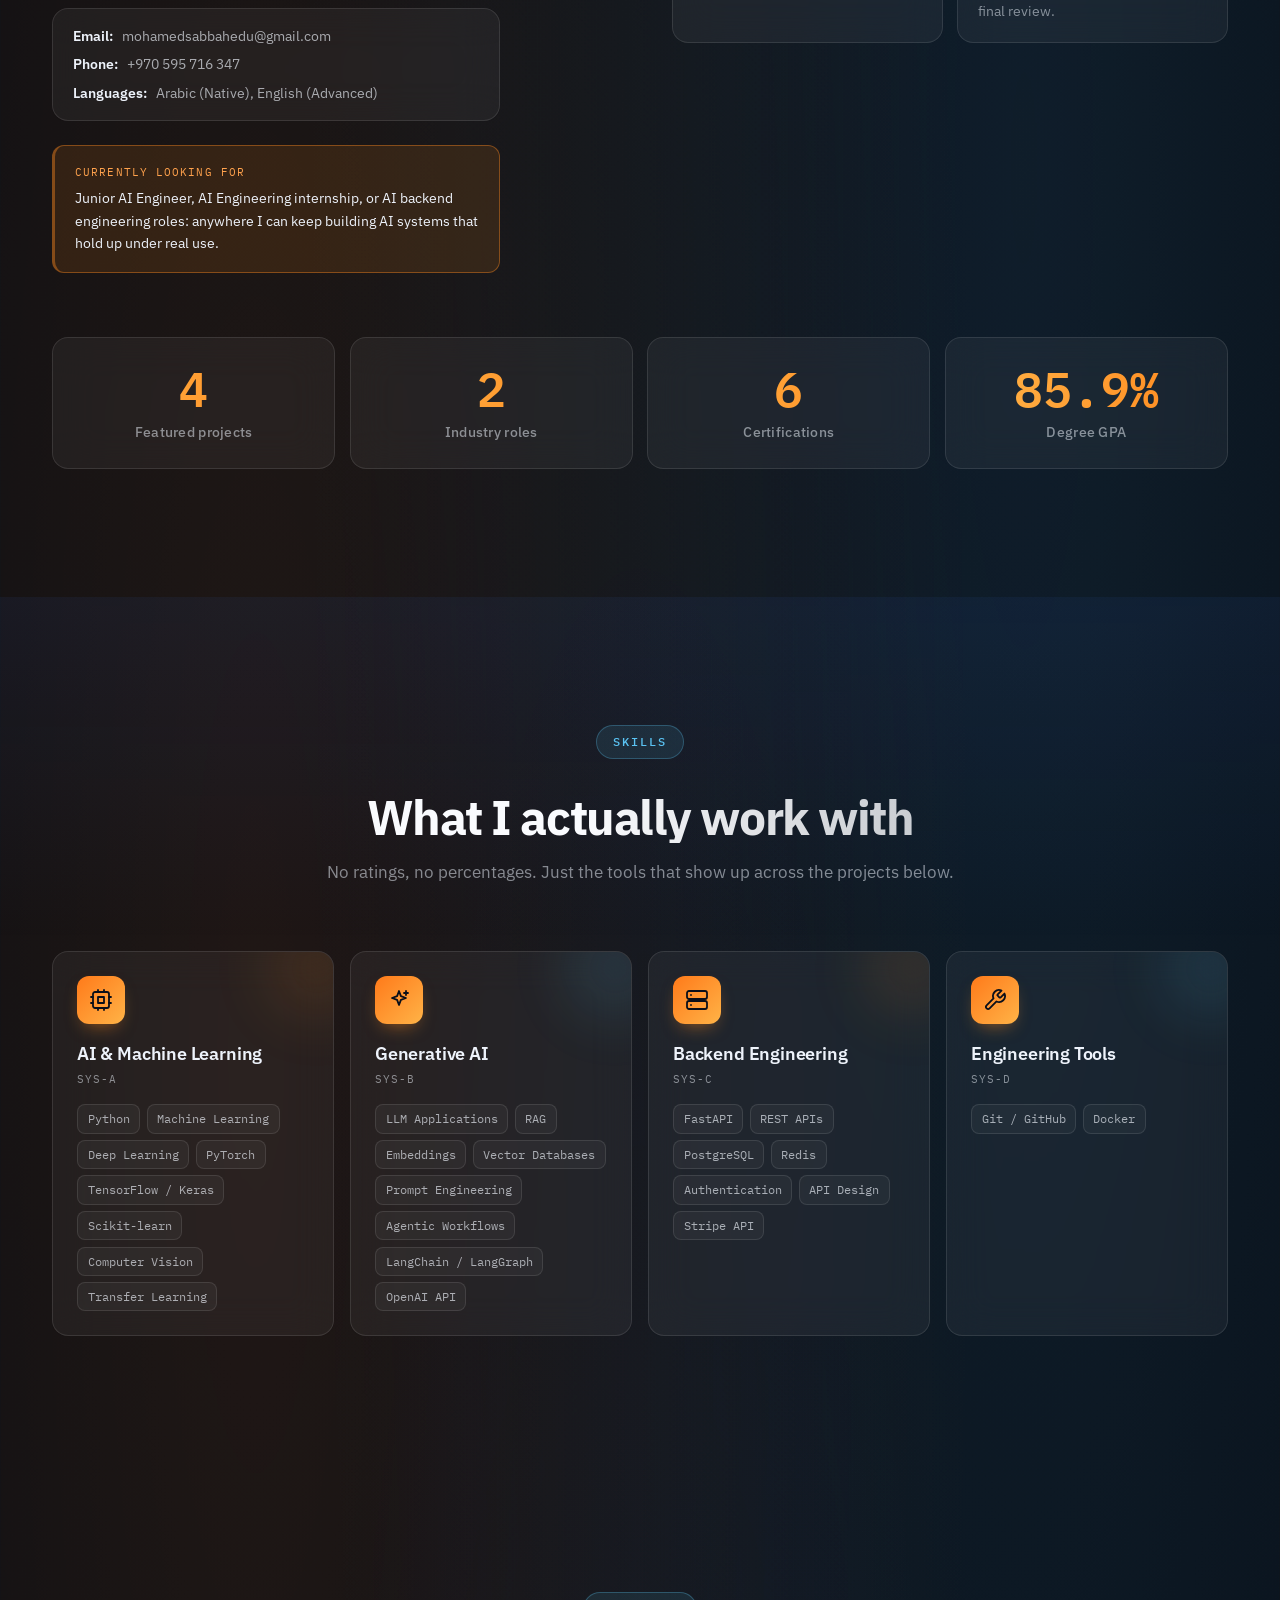
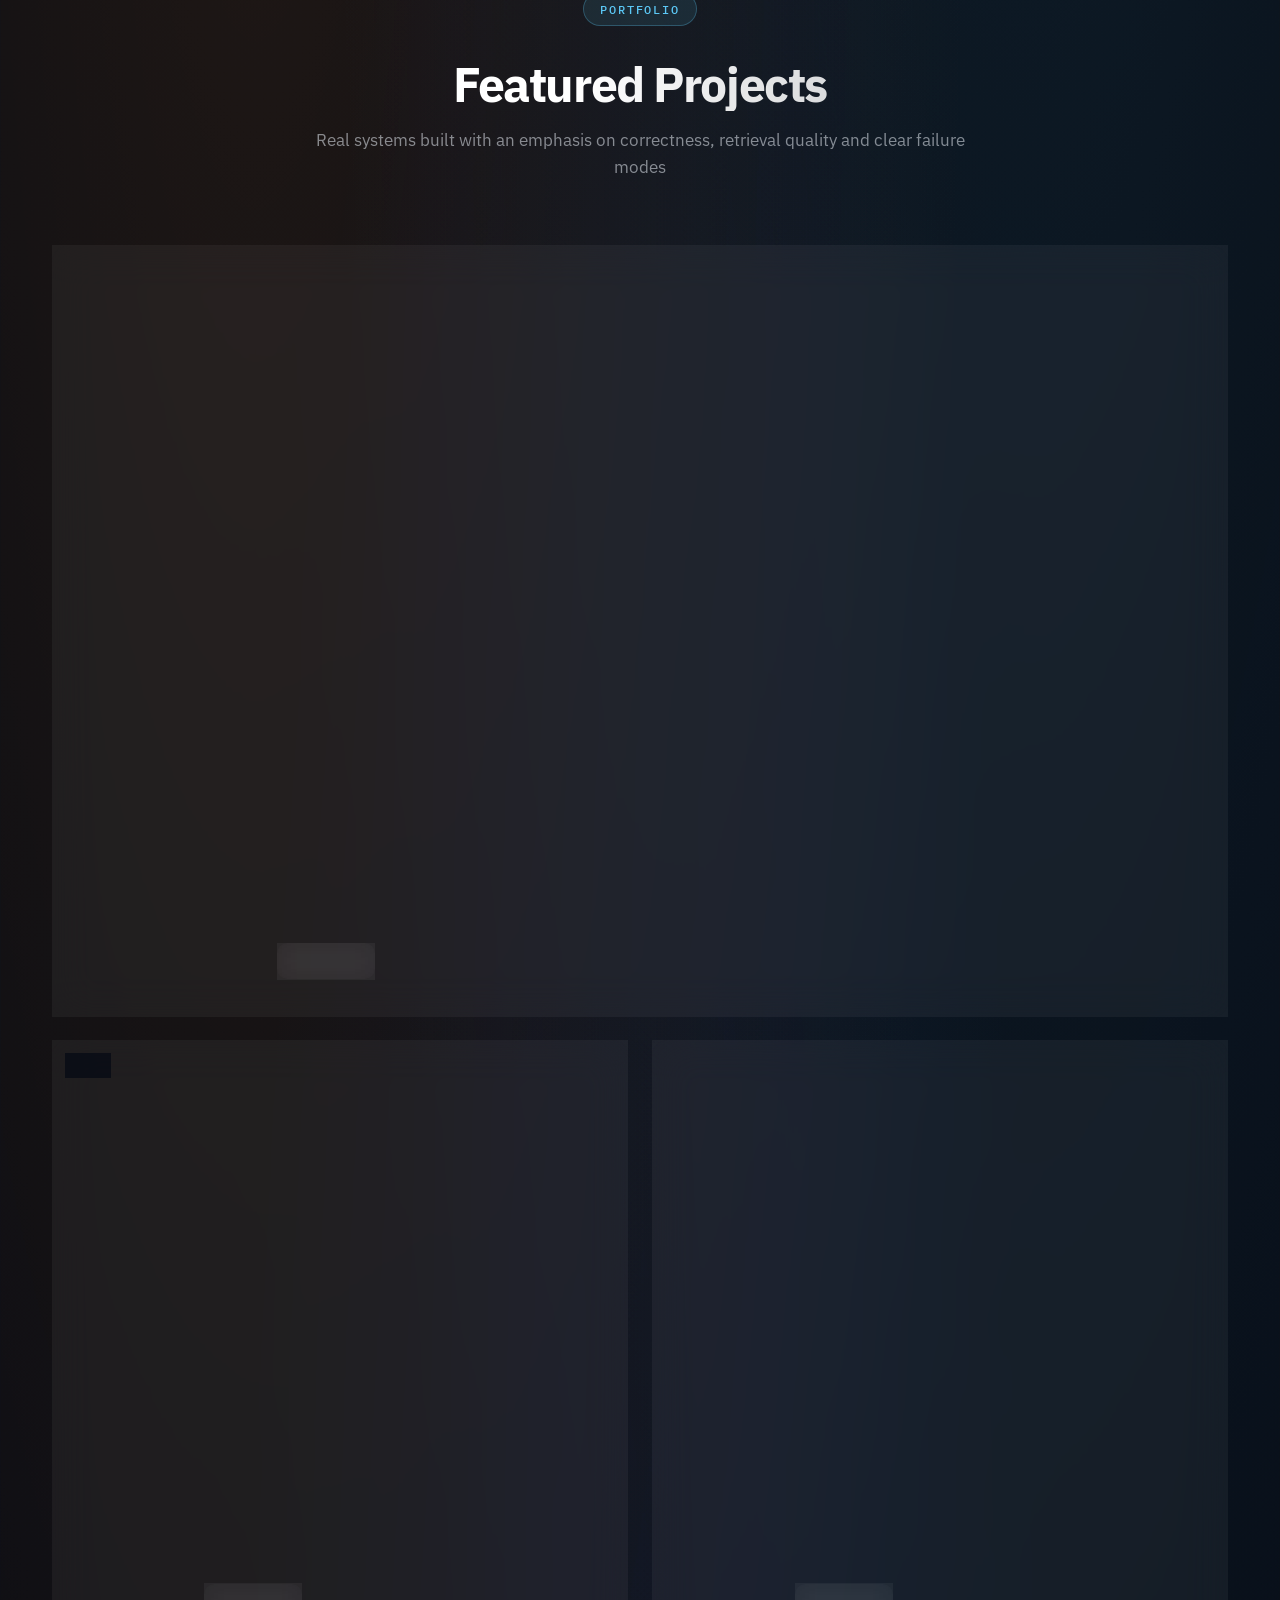
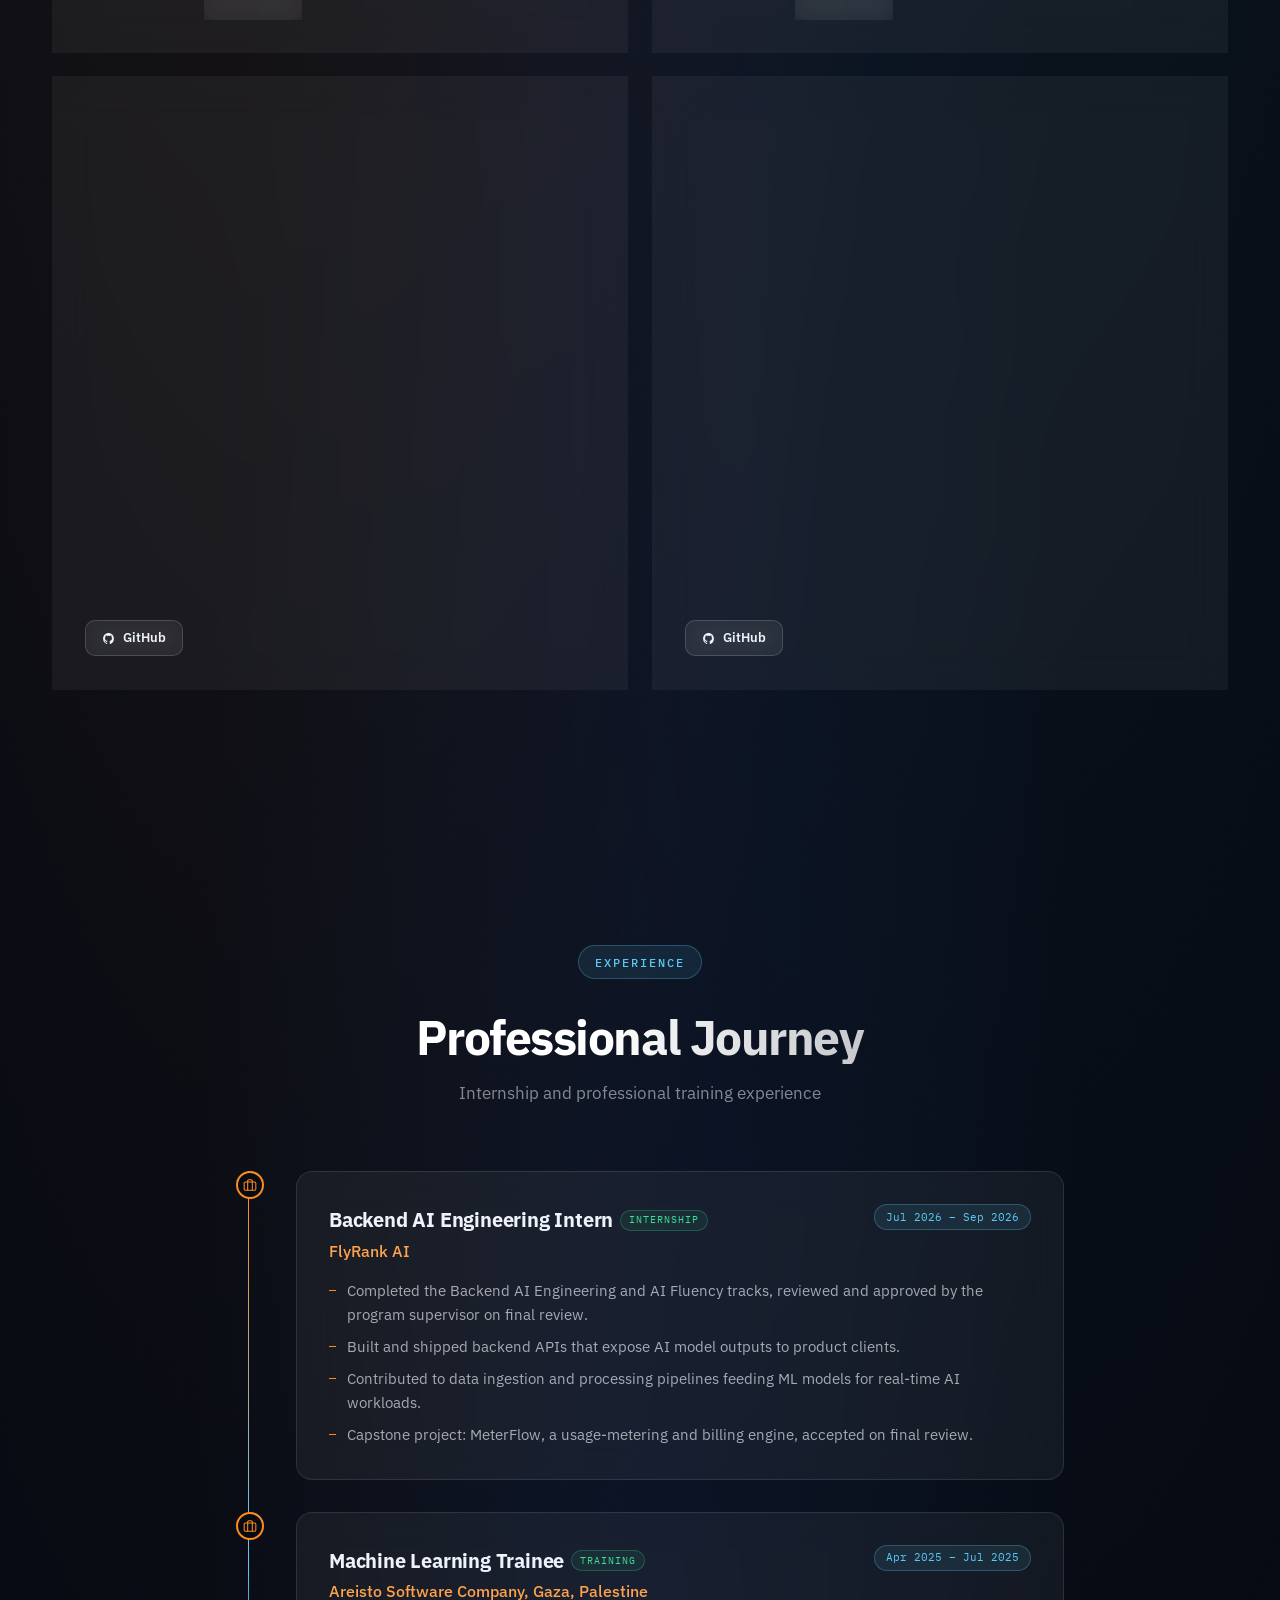
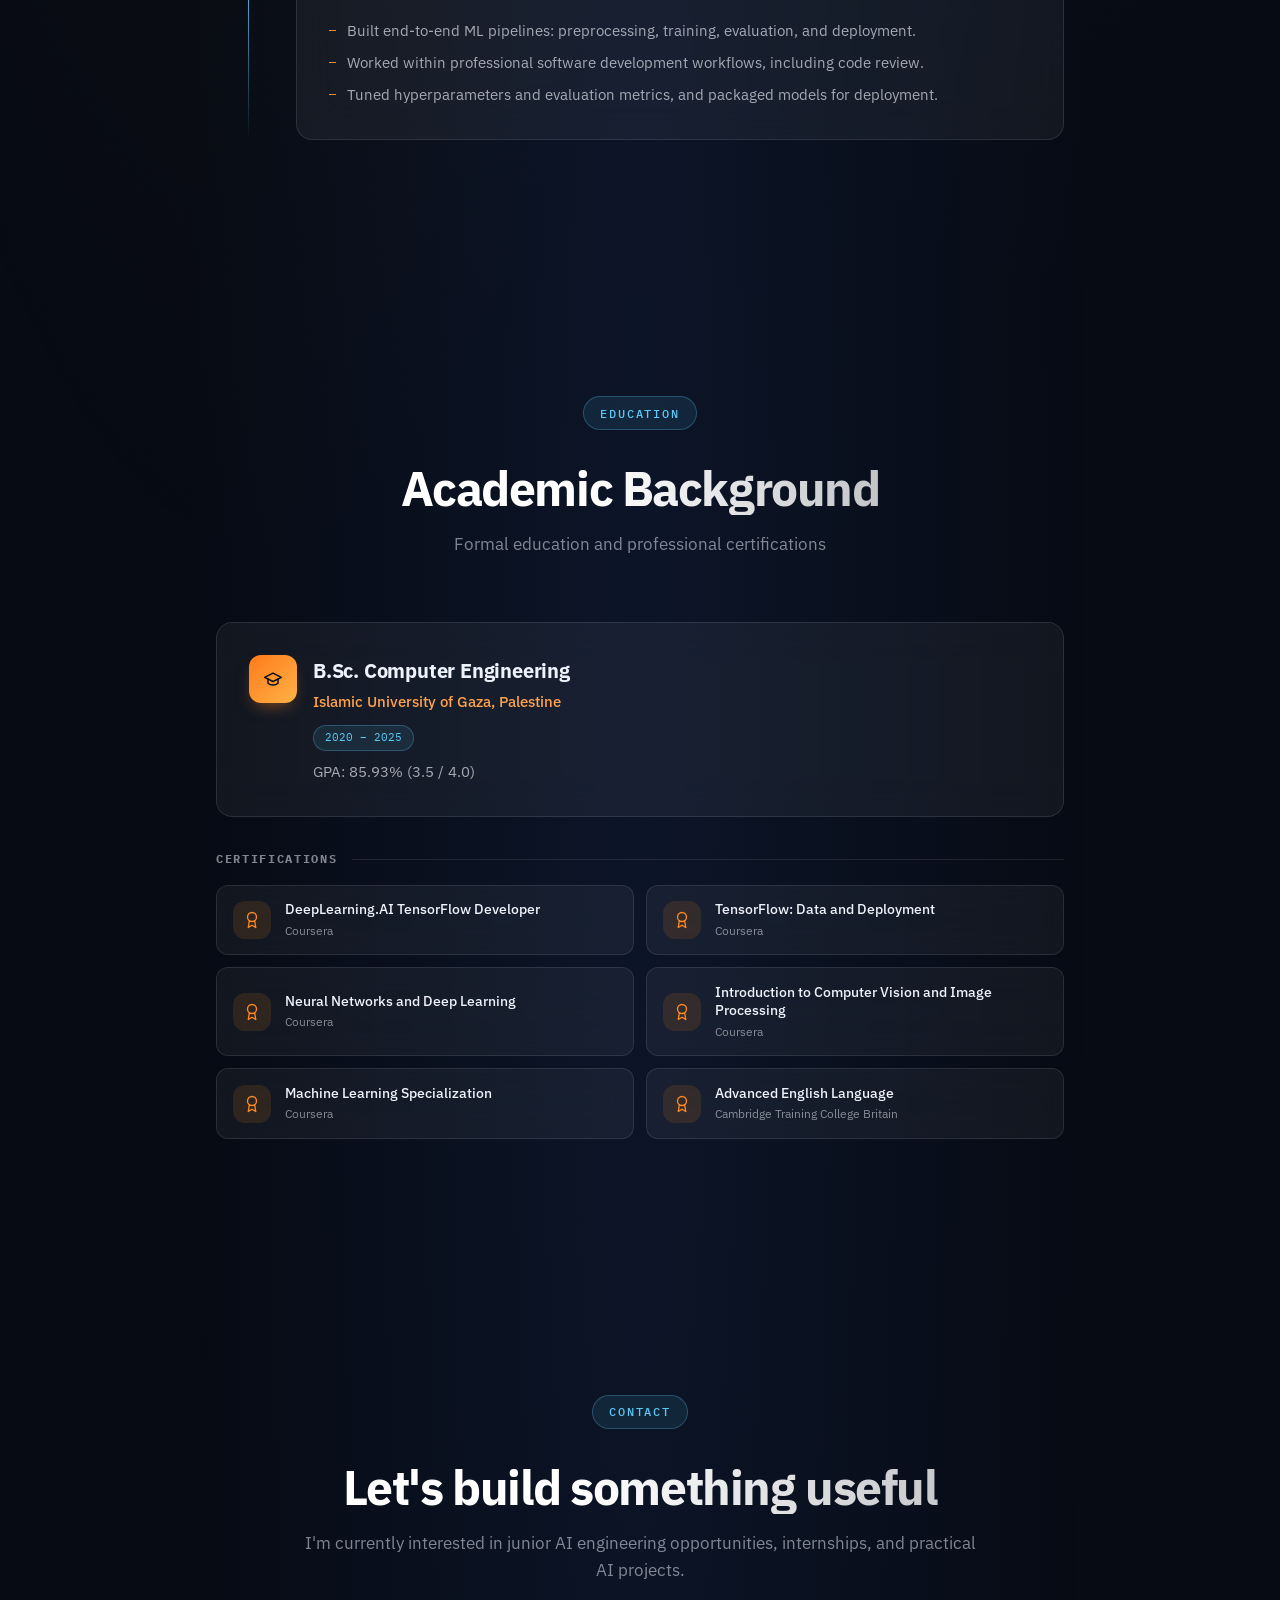
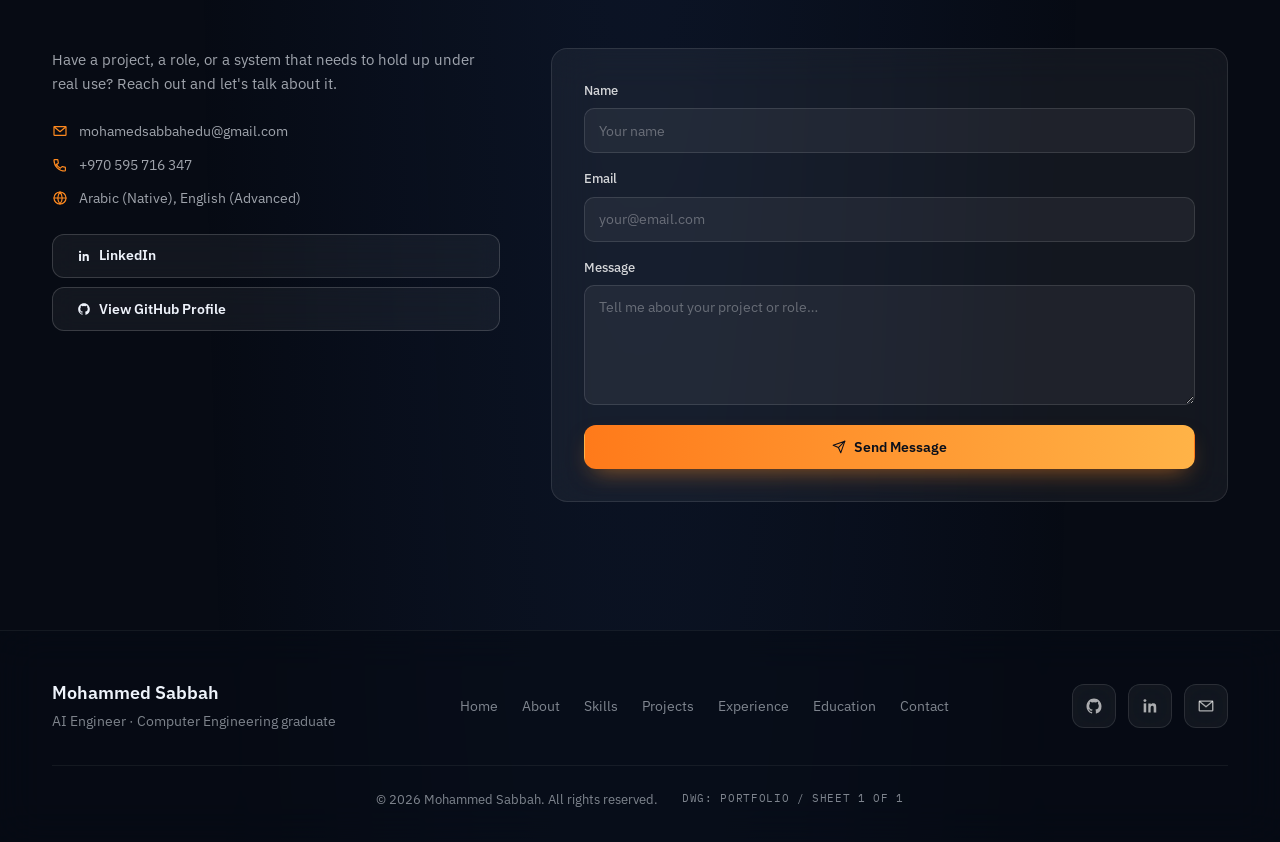
==== commit 0642a1a1: "updated portfilio" ====
--- a/index.html
+++ b/index.html
@@ -3,6 +3,7 @@
 <head>
 <meta charset="UTF-8">
 <meta name="viewport" content="width=device-width, initial-scale=1.0">
+<meta name="theme-color" content="#070b14">
 <title>Mohammed Sabbah | AI Engineer</title>
 <meta name="description" content="Mohammed Sabbah is an AI Engineer building practical AI applications and backend systems with Python, FastAPI, LLMs, and RAG. Computer Engineering graduate.">
 <link rel="canonical" href="https://molioace.github.io/">
@@ -16,11 +17,12 @@
 <meta name="twitter:title" content="Mohammed Sabbah | AI Engineer">
 <meta name="twitter:description" content="AI Engineer building practical AI applications and backend systems: Python, FastAPI, LLMs, RAG, and agentic workflows.">
 
-<link rel="icon" type="image/svg+xml" href="data:image/svg+xml,%3Csvg xmlns='http://www.w3.org/2000/svg' viewBox='0 0 32 32'%3E%3Crect width='32' height='32' rx='7' fill='%230B0D10'/%3E%3Ctext x='16' y='21' font-family='monospace' font-size='13' font-weight='700' fill='%233B82F6' text-anchor='middle'%3EMS%3C/text%3E%3C/svg%3E">
+<link rel="icon" type="image/svg+xml" href="data:image/svg+xml,%3Csvg xmlns='http://www.w3.org/2000/svg' viewBox='0 0 32 32'%3E%3Cdefs%3E%3ClinearGradient id='g' x1='0' y1='0' x2='1' y2='1'%3E%3Cstop offset='0' stop-color='%23FF7A1A'/%3E%3Cstop offset='1' stop-color='%23FFB347'/%3E%3C/linearGradient%3E%3C/defs%3E%3Crect width='32' height='32' rx='8' fill='url(%23g)'/%3E%3Ctext x='16' y='21' font-family='monospace' font-size='13' font-weight='700' fill='%230A0F1A' text-anchor='middle'%3EMS%3C/text%3E%3C/svg%3E">
 
 <link rel="preconnect" href="https://fonts.googleapis.com">
 <link rel="preconnect" href="https://fonts.gstatic.com" crossorigin>
-<link href="https://fonts.googleapis.com/css2?family=Inter:wght@400;500;600;700&family=JetBrains+Mono:wght@400;500;600&display=swap" rel="stylesheet">
+<link href="https://fonts.googleapis.com/css2?family=IBM+Plex+Mono:wght@400;500;600&family=IBM+Plex+Sans:wght@400;500;600;700&display=swap" rel="stylesheet">
+<script>try{if(sessionStorage.getItem('ms-loaded'))document.documentElement.classList.add('no-loader')}catch(e){}</script>
 <link rel="stylesheet" href="styles.css">
 
 <script type="application/ld+json">
@@ -44,6 +46,13 @@
 <body>
 <a href="#main" class="skip-link">Skip to content</a>
 
+<div class="loader" id="loader" aria-hidden="true">
+  <div class="loader-mark"><div class="box"><span>MS</span></div><div class="orbit"></div></div>
+  <div class="loader-name">Mohammed Sabbah</div>
+  <div class="loader-bar"><i></i></div>
+  <div class="loader-log mono">initializing systems…</div>
+</div>
+
 <svg xmlns="http://www.w3.org/2000/svg" style="display:none">
   <symbol id="i-github" viewBox="0 0 24 24"><path d="M12 2C6.48 2 2 6.58 2 12.25c0 4.53 2.87 8.37 6.84 9.73.5.1.68-.22.68-.49 0-.24-.01-.87-.01-1.71-2.78.62-3.37-1.37-3.37-1.37-.46-1.18-1.11-1.5-1.11-1.5-.91-.63.07-.62.07-.62 1 .07 1.53 1.05 1.53 1.05.89 1.56 2.34 1.11 2.91.85.09-.66.35-1.11.63-1.37-2.22-.26-4.56-1.14-4.56-5.07 0-1.12.39-2.03 1.03-2.75-.1-.26-.45-1.31.1-2.73 0 0 .84-.28 2.75 1.05a9.29 9.29 0 0 1 5 0c1.91-1.33 2.75-1.05 2.75-1.05.55 1.42.2 2.47.1 2.73.64.72 1.03 1.63 1.03 2.75 0 3.94-2.34 4.8-4.57 5.06.36.32.68.95.68 1.92 0 1.39-.01 2.51-.01 2.85 0 .27.18.6.69.49A10.26 10.26 0 0 0 22 12.25C22 6.58 17.52 2 12 2Z"/></symbol>
   <symbol id="i-linkedin" viewBox="0 0 24 24"><path d="M6.94 8.5H3.56V20.5H6.94V8.5Z"/><path d="M5.25 6.75a1.94 1.94 0 1 0 0-3.88 1.94 1.94 0 0 0 0 3.88Z"/><path d="M9.75 8.5h3.24v1.64h.05c.45-.85 1.56-1.75 3.2-1.75 3.42 0 4.06 2.25 4.06 5.17V20.5h-3.38v-5.72c0-1.36-.02-3.12-1.9-3.12-1.9 0-2.2 1.48-2.2 3.02v5.82H9.75V8.5Z"/></symbol>
@@ -55,99 +64,217 @@
   <symbol id="i-close" viewBox="0 0 24 24"><path d="m5 5 14 14"/><path d="m19 5-14 14"/></symbol>
   <symbol id="i-doc" viewBox="0 0 24 24"><path d="M7 3h7l5 5v13a1 1 0 0 1-1 1H7a1 1 0 0 1-1-1V4a1 1 0 0 1 1-1Z"/><path d="M14 3v5h5"/></symbol>
   <symbol id="i-globe" viewBox="0 0 24 24"><circle cx="12" cy="12" r="9"/><path d="M3 12h18"/><path d="M12 3a14 14 0 0 1 0 18 14 14 0 0 1 0-18Z"/></symbol>
+  <symbol id="i-download" viewBox="0 0 24 24"><path d="M21 15v4a2 2 0 0 1-2 2H5a2 2 0 0 1-2-2v-4"/><path d="m7 10 5 5 5-5"/><path d="M12 15V3"/></symbol>
+  <symbol id="i-arrow-down" viewBox="0 0 24 24"><path d="M12 5v14"/><path d="m19 12-7 7-7-7"/></symbol>
+  <symbol id="i-arrow-left" viewBox="0 0 24 24"><path d="M20 12H4"/><path d="m11 5-7 7 7 7"/></symbol>
+  <symbol id="i-send" viewBox="0 0 24 24"><path d="m22 2-7 20-4-9-9-4Z"/><path d="M22 2 11 13"/></symbol>
+  <symbol id="i-briefcase" viewBox="0 0 24 24"><rect x="2" y="7" width="20" height="14" rx="2"/><path d="M16 21V5a2 2 0 0 0-2-2h-4a2 2 0 0 0-2 2v16"/></symbol>
+  <symbol id="i-grad" viewBox="0 0 24 24"><path d="M22 10 12 5 2 10l10 5 10-5Z"/><path d="M6 12v5c3 3 9 3 12 0v-5"/></symbol>
+  <symbol id="i-award" viewBox="0 0 24 24"><circle cx="12" cy="8" r="6"/><path d="M15.5 13 17 22l-5-3-5 3 1.5-9"/></symbol>
+  <symbol id="i-cpu" viewBox="0 0 24 24"><rect x="4" y="4" width="16" height="16" rx="2"/><rect x="9" y="9" width="6" height="6"/><path d="M9 2v2M15 2v2M9 20v2M15 20v2M2 9h2M2 15h2M20 9h2M20 15h2"/></symbol>
+  <symbol id="i-server" viewBox="0 0 24 24"><rect x="2" y="3" width="20" height="8" rx="2"/><rect x="2" y="13" width="20" height="8" rx="2"/><path d="M6 7h.01M6 17h.01"/></symbol>
+  <symbol id="i-sparkles" viewBox="0 0 24 24"><path d="m12 3 1.9 5.1L19 10l-5.1 1.9L12 17l-1.9-5.1L5 10l5.1-1.9Z"/><path d="M19 3v4M21 5h-4"/></symbol>
+  <symbol id="i-wrench" viewBox="0 0 24 24"><path d="M14.7 6.3a1 1 0 0 0 0 1.4l1.6 1.6a1 1 0 0 0 1.4 0l3.77-3.77a6 6 0 0 1-7.94 7.94l-6.91 6.91a2.12 2.12 0 0 1-3-3l6.91-6.91a6 6 0 0 1 7.94-7.94l-3.76 3.76Z"/></symbol>
 </svg>
 
-<nav class="nav" id="mainNav" aria-label="Main navigation">
-  <div class="container">
-    <a href="#home" class="nav-logo">MS<span>_</span></a>
+<div class="progress" id="progress" aria-hidden="true"></div>
+<canvas class="particles" id="particles" aria-hidden="true"></canvas>
+<div class="cursor-glow" id="cursorGlow" aria-hidden="true"></div>
+
+<div class="page">
+<div class="blobs" aria-hidden="true"><i class="b1"></i><i class="b2"></i><i class="b3"></i></div>
+
+<header class="header" id="mainNav">
+  <nav class="container nav-bar" aria-label="Main navigation">
+    <a href="#home" class="nav-logo" aria-label="Mohammed Sabbah, home">
+      <span class="mark">MS</span>
+      <span class="logo-text">Mohammed Sabbah</span>
+    </a>
     <ul class="nav-links" id="navLinks">
       <li><a href="#home" class="active" aria-current="page">Home</a></li>
       <li><a href="#about">About</a></li>
+      <li><a href="#skills">Skills</a></li>
       <li><a href="#projects">Projects</a></li>
-      <li><a href="#skills">Skills</a></li>
+      <li><a href="#experience">Experience</a></li>
       <li><a href="#education">Education</a></li>
       <li><a href="#contact">Contact</a></li>
-      <li class="cta-mobile"><a href="#contact" class="btn btn-primary">Let's Talk</a></li>
     </ul>
-    <div class="nav-right">
-      <a class="nav-resume" href="Resume.pdf" target="_blank" rel="noopener noreferrer" aria-label="Open resume (PDF)">
-        <svg class="icon" width="17" height="17"><use href="#i-doc"/></svg>
-      </a>
-      <a href="#contact" class="btn btn-primary btn-sm nav-cta-desktop">Let's Talk</a>
-      <button class="menu-toggle" id="menuToggle" aria-label="Toggle navigation menu" aria-expanded="false" aria-controls="navLinks">
-        <svg class="icon" id="menuIcon"><use href="#i-menu"/></svg>
-      </button>
+    <a href="#contact" class="btn btn-primary btn-sm nav-cta">Let's Talk</a>
+    <button class="menu-toggle" id="menuToggle" type="button" aria-label="Toggle navigation menu" aria-expanded="false" aria-controls="drawer">
+      <svg class="icon" id="menuIcon"><use href="#i-menu"/></svg>
+    </button>
+  </nav>
+  <div class="drawer" id="drawer">
+    <div class="drawer-inner">
+      <ul>
+        <li><a href="#home">Home</a></li>
+        <li><a href="#about">About</a></li>
+        <li><a href="#skills">Skills</a></li>
+        <li><a href="#projects">Projects</a></li>
+        <li><a href="#experience">Experience</a></li>
+        <li><a href="#education">Education</a></li>
+        <li><a href="#contact">Contact</a></li>
+        <li><a href="Resume.pdf" target="_blank" rel="noopener noreferrer">Resume (PDF)</a></li>
+        <li class="cta"><a href="#contact" class="btn btn-primary">Let's Talk</a></li>
+      </ul>
     </div>
   </div>
-</nav>
+</header>
 
 <main id="main">
 
+  <!-- ============ HERO ============ -->
   <section id="home" class="hero">
     <div class="container">
       <div class="hero-copy">
-        <div class="hero-identity">
-          <img src="assets/headshot.jpg" alt="Mohammed Sabbah" class="hero-avatar" width="88" height="88" loading="eager">
-          <div>
-            <div class="hero-name mono">Mohammed Sabbah</div>
-            <div class="eyebrow" style="margin-bottom:0;">AI Engineer</div>
-          </div>
-        </div>
-        <h1>Building AI systems for real-world problems.</h1>
-        <p class="hero-lede">I build practical AI applications and integrate AI into backend systems, turning documents, workflows, and usage data into software that actually runs, using <strong>Python, FastAPI, LLMs, and RAG</strong>.</p>
-        <div class="hero-actions">
-          <div class="btn-row">
-            <a href="#projects" class="btn btn-primary">View Projects</a>
-            <a href="https://github.com/molioace" class="btn btn-outline" target="_blank" rel="noopener noreferrer">
-              <svg class="icon" width="16" height="16"><use href="#i-github"/></svg>
-              GitHub
-            </a>
-          </div>
-        </div>
-      </div>
-
-      <div class="hero-code reveal" aria-hidden="true">
-        <div class="code-card">
-          <div class="code-card-head">
-            <span class="code-dot"></span><span class="code-dot"></span><span class="code-dot"></span>
-            <span class="code-filename mono">~/whoami</span>
-          </div>
-          <pre class="code-body mono"><code><span class="c-kw">$</span> whoami
-Mohammed Sabbah
-AI Engineer, backend-focused
-
-<span class="c-kw">$</span> stack
-Python, FastAPI, PostgreSQL, Redis
-LLMs, RAG, LangGraph, Docker
-
-<span class="c-kw">$</span> status
-Open to junior AI engineering roles<span class="cursor">_</span></code></pre>
-        </div>
-      </div>
-    </div>
-  </section>
-
-  <section class="credibility">
-    <div class="container">
-      <span>Computer Engineering Graduate</span>
-      <span>AI / LLM Applications</span>
-      <span>Backend Engineering</span>
-      <span>RAG &amp; Agentic Workflows</span>
-      <span>Python / FastAPI</span>
-    </div>
-  </section>
-
-  <section class="featured" id="projects">
+        <span class="status-chip hero-in"><span class="dot"></span>Open to junior AI engineering roles</span>
+        <h1 class="hero-in" data-delay="1">AI Engineer <span class="grad">Building AI systems for real-world problems</span></h1>
+        <p class="hero-lede hero-in" data-delay="2">I build practical AI applications and integrate AI into backend systems, turning documents, workflows, and usage data into software that actually runs, using <strong>Python, FastAPI, LLMs, and RAG</strong>.</p>
+        <p class="hero-meta hero-in" data-delay="2">mohamedsabbahedu@gmail.com · +970 595 716 347</p>
+        <div class="hero-actions hero-in" data-delay="3">
+          <a href="#projects" class="btn btn-primary">View Projects <svg class="icon" width="15" height="15"><use href="#i-arrow-right"/></svg></a>
+          <a href="Resume.pdf" class="btn btn-outline" target="_blank" rel="noopener noreferrer"><svg class="icon" width="16" height="16"><use href="#i-download"/></svg> Download Resume</a>
+        </div>
+        <div class="hero-socials hero-in" data-delay="4">
+          <div class="socials">
+            <a href="https://github.com/molioace" target="_blank" rel="noopener noreferrer" aria-label="GitHub"><svg class="icon"><use href="#i-github"/></svg></a>
+            <a href="https://www.linkedin.com/in/mohammed-sabbah-a7688a323/" target="_blank" rel="noopener noreferrer" aria-label="LinkedIn"><svg class="icon"><use href="#i-linkedin"/></svg></a>
+            <a href="mailto:mohamedsabbahedu@gmail.com" aria-label="Email"><svg class="icon"><use href="#i-mail"/></svg></a>
+          </div>
+        </div>
+      </div>
+
+      <div class="hero-visual hero-in" data-delay="2">
+        <div class="avatar">
+          <div class="avatar-glow"></div>
+          <div class="avatar-ring">
+            <div class="avatar-img"><img src="assets/headshot.jpg" alt="Mohammed Sabbah" width="640" height="640" loading="eager"></div>
+          </div>
+          <span class="float-badge" style="top:5%; left:-5%; animation-delay:0s">Python</span>
+          <span class="float-badge" style="top:20%; right:-8%; animation-delay:.2s">FastAPI</span>
+          <span class="float-badge" style="bottom:35%; left:-10%; animation-delay:.4s">LLMs</span>
+          <span class="float-badge" style="bottom:15%; right:-5%; animation-delay:.6s">RAG</span>
+          <span class="float-badge" style="top:47%; right:-12%; animation-delay:.8s">PostgreSQL</span>
+          <span class="float-badge" style="bottom:47%; left:-2%; animation-delay:1s">Docker</span>
+        </div>
+      </div>
+    </div>
+    <a href="#about" class="scroll-down" aria-label="Scroll to about"><svg class="icon" width="20" height="20"><use href="#i-arrow-down"/></svg></a>
+  </section>
+
+  <!-- ============ ABOUT ============ -->
+  <section id="about" class="about">
     <div class="container">
       <div class="section-head reveal">
-        <div class="eyebrow">Featured Project</div>
-        <h2>MeterFlow: Usage Metering &amp; Billing Engine</h2>
-        <p>The accepted capstone project for a Backend AI Engineering internship. It shows how I think about correctness under concurrency, not just wiring up an API.</p>
-      </div>
-
-      <div class="featured-card reveal">
+        <span class="pill">About Me</span>
+        <h2>Mohammed Sabbah</h2>
+        <p>Computer Engineering graduate, focused on AI engineering</p>
+      </div>
+
+      <div class="about-grid reveal">
+        <div class="about-copy">
+          <p>I graduated with a B.Sc. in Computer Engineering from the Islamic University of Gaza in 2025. Since then I've focused on building AI applications and the backend systems that support them: mainly LLMs, RAG, and agentic workflows on Python, with earlier work in machine learning and computer vision.</p>
+          <p>What I enjoy is the part after "the model works": taking an AI capability and turning it into something a real system can rely on. That means deciding where AI actually helps, handling retries and edge cases, and weighing accuracy, cost, and latency instead of just accuracy alone.</p>
+          <p>I'm not chasing the newest framework for its own sake. I'd rather ship a system with clear failure modes than a demo that only works once.</p>
+          <div class="info-box glass">
+            <p><b>Email:</b> mohamedsabbahedu@gmail.com</p>
+            <p><b>Phone:</b> +970 595 716 347</p>
+            <p><b>Languages:</b> Arabic (Native), English (Advanced)</p>
+          </div>
+          <div class="looking-for">
+            <div class="label mono">currently looking for</div>
+            <p>Junior AI Engineer, AI Engineering internship, or AI backend engineering roles: anywhere I can keep building AI systems that hold up under real use.</p>
+          </div>
+        </div>
+
+        <div class="highlights">
+          <div class="highlight glass">
+            <div class="icon-box"><svg class="icon"><use href="#i-cpu"/></svg></div>
+            <h3>LLMs &amp; RAG</h3>
+            <p>Document-grounded AI apps and agentic workflows with LangGraph and LangChain.</p>
+          </div>
+          <div class="highlight glass">
+            <div class="icon-box"><svg class="icon"><use href="#i-server"/></svg></div>
+            <h3>Backend Engineering</h3>
+            <p>FastAPI, PostgreSQL and Redis systems built around retries, quotas and failure modes.</p>
+          </div>
+          <div class="highlight glass">
+            <div class="icon-box"><svg class="icon"><use href="#i-grad"/></svg></div>
+            <h3>B.Sc. Computer Engineering</h3>
+            <p>Islamic University of Gaza, class of 2025, GPA 85.93%.</p>
+          </div>
+          <div class="highlight glass">
+            <div class="icon-box"><svg class="icon"><use href="#i-briefcase"/></svg></div>
+            <h3>FlyRank AI Intern</h3>
+            <p>Backend AI Engineering internship. Capstone MeterFlow accepted on final review.</p>
+          </div>
+        </div>
+      </div>
+
+      <div class="stats">
+        <div class="stat glass reveal"><div class="n"><span data-count="4">4</span></div><div class="l">Featured projects</div></div>
+        <div class="stat glass reveal" data-delay="1"><div class="n"><span data-count="2">2</span></div><div class="l">Industry roles</div></div>
+        <div class="stat glass reveal" data-delay="2"><div class="n"><span data-count="6">6</span></div><div class="l">Certifications</div></div>
+        <div class="stat glass reveal" data-delay="3"><div class="n"><span data-count="85.9" data-dec="1">85.9</span>%</div><div class="l">Degree GPA</div></div>
+      </div>
+    </div>
+  </section>
+
+  <!-- ============ SKILLS ============ -->
+  <section id="skills" class="skills">
+    <div class="container">
+      <div class="section-head reveal">
+        <span class="pill">Skills</span>
+        <h2>What I actually work with</h2>
+        <p>No ratings, no percentages. Just the tools that show up across the projects below.</p>
+      </div>
+      <div class="skills-grid">
+        <div class="skill-card glass reveal">
+          <div class="icon-box orange"><svg class="icon"><use href="#i-cpu"/></svg></div>
+          <h3>AI &amp; Machine Learning</h3><span class="code">SYS-A</span>
+          <ul>
+            <li>Python</li><li>Machine Learning</li><li>Deep Learning</li><li>PyTorch</li><li>TensorFlow / Keras</li><li>Scikit-learn</li><li>Computer Vision</li><li>Transfer Learning</li>
+          </ul>
+        </div>
+        <div class="skill-card glass reveal" data-delay="1">
+          <div class="icon-box orange"><svg class="icon"><use href="#i-sparkles"/></svg></div>
+          <h3>Generative AI</h3><span class="code">SYS-B</span>
+          <ul>
+            <li>LLM Applications</li><li>RAG</li><li>Embeddings</li><li>Vector Databases</li><li>Prompt Engineering</li><li>Agentic Workflows</li><li>LangChain / LangGraph</li><li>OpenAI API</li>
+          </ul>
+        </div>
+        <div class="skill-card glass reveal" data-delay="2">
+          <div class="icon-box orange"><svg class="icon"><use href="#i-server"/></svg></div>
+          <h3>Backend Engineering</h3><span class="code">SYS-C</span>
+          <ul>
+            <li>FastAPI</li><li>REST APIs</li><li>PostgreSQL</li><li>Redis</li><li>Authentication</li><li>API Design</li><li>Stripe API</li>
+          </ul>
+        </div>
+        <div class="skill-card glass reveal" data-delay="3">
+          <div class="icon-box orange"><svg class="icon"><use href="#i-wrench"/></svg></div>
+          <h3>Engineering Tools</h3><span class="code">SYS-D</span>
+          <ul>
+            <li>Git / GitHub</li><li>Docker</li>
+          </ul>
+        </div>
+      </div>
+    </div>
+  </section>
+
+  <!-- ============ PROJECTS ============ -->
+  <section id="projects" class="projects">
+    <div class="container">
+      <div class="section-head reveal">
+        <span class="pill">Portfolio</span>
+        <h2>Featured Projects</h2>
+        <p>Real systems built with an emphasis on correctness, retrieval quality and clear failure modes</p>
+      </div>
+
+      <div class="featured-card glass reveal">
         <div class="featured-copy">
-          <p>MeterFlow is a multi-tenant backend for usage-based SaaS billing. It tracks per-plan API and AI-token usage, enforces quotas in real time, and guarantees <strong>exactly-once usage recording</strong> even when the same request is retried concurrently, a common failure mode in metered billing systems.</p>
+          <div class="featured-top"><span class="badge">Featured · P-01</span></div>
+          <h3>MeterFlow: Usage Metering &amp; Billing Engine</h3>
+          <p>The accepted capstone project for a Backend AI Engineering internship. MeterFlow is a multi-tenant backend for usage-based SaaS billing. It tracks per-plan API and AI-token usage, enforces quotas in real time, and guarantees <strong>exactly-once usage recording</strong> even when the same request is retried concurrently, a common failure mode in metered billing systems.</p>
 
           <div class="decision-list">
             <div class="decision">
@@ -165,24 +292,13 @@
           </div>
 
           <div class="tag-row">
-            <span class="tag">FastAPI</span>
-            <span class="tag">PostgreSQL</span>
-            <span class="tag">Redis</span>
-            <span class="tag">Stripe API</span>
-            <span class="tag">Python</span>
-            <span class="tag">Docker</span>
+            <span class="tag">FastAPI</span><span class="tag">PostgreSQL</span><span class="tag">Redis</span><span class="tag">Stripe API</span><span class="tag">Python</span><span class="tag">Docker</span>
           </div>
 
           <div class="link-row">
-            <a href="projects/meterflow.html" class="btn btn-primary">
-              Read the case study
-              <svg class="icon" width="15" height="15"><use href="#i-arrow-right"/></svg>
-            </a>
+            <a href="projects/meterflow.html" class="btn btn-primary btn-sm">Read the case study <svg class="icon" width="14" height="14"><use href="#i-arrow-right"/></svg></a>
             <!-- TODO: replace with the real MeterFlow repo URL -->
-            <a href="https://github.com/molioace" class="btn btn-outline" target="_blank" rel="noopener noreferrer">
-              <svg class="icon" width="15" height="15"><use href="#i-github"/></svg>
-              Code
-            </a>
+            <a href="https://github.com/molioace" class="btn btn-outline btn-sm" target="_blank" rel="noopener noreferrer"><svg class="icon" width="14" height="14"><use href="#i-github"/></svg> GitHub</a>
           </div>
         </div>
 
@@ -228,98 +344,78 @@
         </div>
       </div>
 
-      <div class="projects-intro reveal">
-        <h3 class="mono">More projects</h3>
-      </div>
-
       <div class="project-grid">
-        <article class="project-card reveal">
-          <div class="project-thumb">
+        <article class="project-card glass reveal">
+          <a class="project-thumb" href="projects/studymate.html" aria-label="StudyMate AI case study">
+            <span class="idx">P-02</span>
             <img src="assets/STUDYMATE.PNG" alt="StudyMate AI interface with chat, quiz, flashcards, and summary tabs" loading="lazy">
-          </div>
+            <span class="overlay"><span>Read case study</span></span>
+          </a>
           <div class="project-body">
-            <h4><a href="projects/studymate.html" style="color:inherit; text-decoration:none;">StudyMate AI</a></h4>
+            <h3><a href="projects/studymate.html">StudyMate AI</a></h3>
             <div class="role mono">RAG-based document Q&amp;A</div>
             <p>A document-grounded study assistant: chat, quiz, flashcard, and summarize any uploaded PDF, Word file, or slide deck. A LangGraph agent routes between tools based on document size and user intent, switching to retrieval only when a document is too large for full context.</p>
             <div class="tag-row">
-              <span class="tag">LangGraph</span>
-              <span class="tag">LangChain</span>
-              <span class="tag">ChromaDB</span>
-              <span class="tag">OpenAI API</span>
+              <span class="tag">LangGraph</span><span class="tag">LangChain</span><span class="tag">ChromaDB</span><span class="tag">OpenAI API</span>
             </div>
             <div class="link-row">
-              <a href="projects/studymate.html" class="text-link">Case study</a>
-              <a href="https://github.com/molioace/StudyMate-AI" class="text-link" target="_blank" rel="noopener noreferrer">
-                <svg class="icon" width="14" height="14"><use href="#i-github"/></svg> Code
-              </a>
+              <a href="projects/studymate.html" class="btn btn-primary btn-sm">Case study</a>
+              <a href="https://github.com/molioace/StudyMate-AI" class="btn btn-outline btn-sm" target="_blank" rel="noopener noreferrer"><svg class="icon" width="14" height="14"><use href="#i-github"/></svg> GitHub</a>
             </div>
           </div>
         </article>
 
-        <article class="project-card reveal">
+        <article class="project-card glass reveal" data-delay="1">
           <div class="project-thumb contain">
+            <span class="idx">P-03</span>
             <img src="assets/Planto.PNG" alt="Planto mobile app analyzing a plant leaf photo for disease detection" loading="lazy">
           </div>
           <div class="project-body">
-            <h4>Planto: Plant Disease Detection</h4>
+            <h3>Planto: Plant Disease Detection</h3>
             <div class="role mono">computer vision, mobile inference</div>
             <p>Trained the plant-disease classification models, a general CNN plus plant-specific sub-models, for this team-built Flutter app. Handled preprocessing, transfer learning, evaluation, and TFLite deployment for on-device inference.</p>
             <div class="tag-row">
-              <span class="tag">TensorFlow</span>
-              <span class="tag">Transfer Learning</span>
-              <span class="tag">TFLite</span>
-              <span class="tag">Python</span>
+              <span class="tag">TensorFlow</span><span class="tag">Transfer Learning</span><span class="tag">TFLite</span><span class="tag">Python</span>
             </div>
             <div class="link-row">
-              <a href="https://github.com/Anas20022/planto/" class="text-link" target="_blank" rel="noopener noreferrer">
-                <svg class="icon" width="14" height="14"><use href="#i-github"/></svg> Code
-              </a>
-              <a href="https://drive.google.com/file/d/11CYVnk3eb7rnFTC6Q1ymUB2iM93VcrZe/view" class="text-link" target="_blank" rel="noopener noreferrer">
-                <svg class="icon" width="14" height="14"><use href="#i-external"/></svg> Demo
-              </a>
+              <a href="https://drive.google.com/file/d/11CYVnk3eb7rnFTC6Q1ymUB2iM93VcrZe/view" class="btn btn-primary btn-sm" target="_blank" rel="noopener noreferrer"><svg class="icon" width="14" height="14"><use href="#i-external"/></svg> Demo</a>
+              <a href="https://github.com/Anas20022/planto/" class="btn btn-outline btn-sm" target="_blank" rel="noopener noreferrer"><svg class="icon" width="14" height="14"><use href="#i-github"/></svg> GitHub</a>
             </div>
           </div>
         </article>
 
-        <article class="project-card reveal">
+        <article class="project-card glass reveal">
           <div class="project-thumb">
+            <span class="idx">P-04</span>
             <img src="assets/facerec.jpeg" alt="Real-time face recognition system output with detection boxes" loading="lazy">
           </div>
           <div class="project-body">
-            <h4>Real-Time Face Recognition System</h4>
+            <h3>Real-Time Face Recognition System</h3>
             <div class="role mono">computer vision, backend</div>
             <p>A real-time face recognition pipeline for live video, served through a FastAPI backend: YOLOv8 for detection, FaceNet for embeddings, and FAISS for efficient similarity search, with PostgreSQL storing embeddings and identity metadata.</p>
             <div class="tag-row">
-              <span class="tag">FastAPI</span>
-              <span class="tag">YOLOv8</span>
-              <span class="tag">FAISS</span>
-              <span class="tag">PostgreSQL</span>
+              <span class="tag">FastAPI</span><span class="tag">YOLOv8</span><span class="tag">FAISS</span><span class="tag">PostgreSQL</span>
             </div>
             <div class="link-row">
-              <a href="https://github.com/molioace/FaceRecogentionSystem" class="text-link" target="_blank" rel="noopener noreferrer">
-                <svg class="icon" width="14" height="14"><use href="#i-github"/></svg> Code
-              </a>
+              <a href="https://github.com/molioace/FaceRecogentionSystem" class="btn btn-outline btn-sm" target="_blank" rel="noopener noreferrer"><svg class="icon" width="14" height="14"><use href="#i-github"/></svg> GitHub</a>
             </div>
           </div>
         </article>
 
-        <article class="project-card reveal">
+        <article class="project-card glass reveal" data-delay="1">
           <div class="project-thumb">
+            <span class="idx">P-05</span>
             <img src="assets/alexnet.jpeg" alt="Deep learning architecture benchmarking visualization" loading="lazy">
           </div>
           <div class="project-body">
-            <h4>Deep Learning Architecture Research</h4>
+            <h3>Deep Learning Architecture Research</h3>
             <div class="role mono">ML research, benchmarking</div>
             <p>Implemented and benchmarked ResNet, U-Net, VGG, and AlexNet on classification and segmentation tasks, with systematic hyperparameter tuning across custom and benchmark datasets.</p>
             <div class="tag-row">
-              <span class="tag">ResNet</span>
-              <span class="tag">U-Net</span>
-              <span class="tag">Keras</span>
+              <span class="tag">ResNet</span><span class="tag">U-Net</span><span class="tag">Keras</span>
             </div>
             <div class="link-row">
-              <a href="https://github.com/molioace" class="text-link" target="_blank" rel="noopener noreferrer">
-                <svg class="icon" width="14" height="14"><use href="#i-github"/></svg> Code
-              </a>
+              <a href="https://github.com/molioace" class="btn btn-outline btn-sm" target="_blank" rel="noopener noreferrer"><svg class="icon" width="14" height="14"><use href="#i-github"/></svg> GitHub</a>
             </div>
           </div>
         </article>
@@ -327,153 +423,27 @@
     </div>
   </section>
 
-  <section id="about" class="about section-alt">
-    <div class="container">
-      <img src="assets/headshot.jpg" alt="Portrait of Mohammed Sabbah" class="about-photo reveal" loading="lazy" width="640" height="640">
-      <div class="about-copy reveal">
-        <div class="section-head" style="margin-bottom: var(--sp-6);">
-          <div class="eyebrow">About</div>
-          <h2>Computer Engineering graduate, focused on AI engineering</h2>
-        </div>
-        <p>I graduated with a B.Sc. in Computer Engineering from the Islamic University of Gaza in 2025. Since then I've focused on building AI applications and the backend systems that support them: mainly LLMs, RAG, and agentic workflows on Python, with earlier work in machine learning and computer vision.</p>
-        <p>What I enjoy is the part after "the model works": taking an AI capability and turning it into something a real system can rely on. That means deciding where AI actually helps, handling retries and edge cases, and weighing accuracy, cost, and latency instead of just accuracy alone.</p>
-        <p>I'm not chasing the newest framework for its own sake. I'd rather ship a system with clear failure modes than a demo that only works once.</p>
-        <div class="looking-for">
-          <div class="label mono">currently looking for</div>
-          <p>Junior AI Engineer, AI Engineering internship, or AI backend engineering roles: anywhere I can keep building AI systems that hold up under real use.</p>
-        </div>
-      </div>
-    </div>
-  </section>
-
-  <section id="skills" class="skills">
-    <div class="container">
+  <!-- ============ EXPERIENCE ============ -->
+  <section id="experience" class="experience">
+    <div class="narrow">
       <div class="section-head reveal">
-        <div class="eyebrow">Skills</div>
-        <h2>What I actually work with</h2>
-        <p>No ratings, no percentages. Just the tools that show up across the projects above.</p>
-      </div>
-      <div class="skills-grid">
-        <div class="skill-card reveal">
-          <h4>AI &amp; Machine Learning</h4>
-          <ul>
-            <li>Python</li>
-            <li>Machine Learning</li>
-            <li>Deep Learning</li>
-            <li>PyTorch</li>
-            <li>TensorFlow / Keras</li>
-            <li>Scikit-learn</li>
-            <li>Computer Vision</li>
-            <li>Transfer Learning</li>
-          </ul>
-        </div>
-        <div class="skill-card reveal">
-          <h4>Generative AI</h4>
-          <ul>
-            <li>LLM Applications</li>
-            <li>RAG</li>
-            <li>Embeddings</li>
-            <li>Vector Databases</li>
-            <li>Prompt Engineering</li>
-            <li>Agentic Workflows</li>
-            <li>LangChain / LangGraph</li>
-            <li>OpenAI API</li>
-          </ul>
-        </div>
-        <div class="skill-card reveal">
-          <h4>Backend Engineering</h4>
-          <ul>
-            <li>FastAPI</li>
-            <li>REST APIs</li>
-            <li>PostgreSQL</li>
-            <li>Redis</li>
-            <li>Authentication</li>
-            <li>API Design</li>
-            <li>Stripe API</li>
-          </ul>
-        </div>
-        <div class="skill-card reveal">
-          <h4>Engineering Tools</h4>
-          <ul>
-            <li>Git / GitHub</li>
-            <li>Docker</li>
-          </ul>
-        </div>
-      </div>
-    </div>
-  </section>
-
-  <section id="education" class="section-alt">
-    <div class="container">
-      <div class="section-head reveal">
-        <div class="eyebrow">Education &amp; Experience</div>
-        <h2>Background</h2>
-      </div>
-      <div class="split-grid">
-        <div class="reveal">
-          <h3 class="mono" style="font-size:1rem; color: var(--text-muted); margin-bottom: var(--sp-4);">Education</h3>
-          <div class="entry-list">
-            <div class="entry">
-              <div class="entry-top">
-                <h4>B.Sc. Computer Engineering</h4>
-                <span class="date">2020 – 2025</span>
+        <span class="pill">Experience</span>
+        <h2>Professional Journey</h2>
+        <p>Internship and professional training experience</p>
+      </div>
+
+      <div class="timeline reveal" id="timeline">
+        <div class="timeline-list">
+          <div class="tl-item">
+            <div class="tl-dot"><svg class="icon"><use href="#i-briefcase"/></svg></div>
+            <div class="tl-card glass">
+              <div class="tl-head">
+                <div>
+                  <div class="tl-role"><h3>Backend AI Engineering Intern</h3><span class="kind">Internship</span></div>
+                  <p class="tl-org">FlyRank AI</p>
+                </div>
+                <span class="date-pill">Jul 2026 – Sep 2026</span>
               </div>
-              <div class="org">Islamic University of Gaza, Palestine</div>
-              <p style="color: var(--text-muted); font-size: 0.9375rem;">GPA: 85.93% (3.5 / 4.0)</p>
-            </div>
-          </div>
-
-          <h3 class="mono" style="font-size:1rem; color: var(--text-muted); margin: var(--sp-6) 0 var(--sp-4);">Certifications</h3>
-          <div class="cert-list">
-            <div class="cert-item">
-              <div>
-                <div class="name">DeepLearning.AI TensorFlow Developer</div>
-                <div class="provider">Coursera</div>
-              </div>
-            </div>
-            <div class="cert-item">
-              <div>
-                <div class="name">TensorFlow: Data and Deployment</div>
-                <div class="provider">Coursera</div>
-              </div>
-            </div>
-            <div class="cert-item">
-              <div>
-                <div class="name">Neural Networks and Deep Learning</div>
-                <div class="provider">Coursera</div>
-              </div>
-            </div>
-            <div class="cert-item">
-              <div>
-                <div class="name">Introduction to Computer Vision and Image Processing</div>
-                <div class="provider">Coursera</div>
-              </div>
-            </div>
-            <div class="cert-item">
-              <div>
-                <div class="name">Machine Learning Specialization</div>
-                <div class="provider">Coursera</div>
-              </div>
-            </div>
-            <div class="cert-item">
-              <div>
-                <div class="name">Advanced English Language</div>
-                <div class="provider">Cambridge Training College Britain</div>
-              </div>
-            </div>
-          </div>
-        </div>
-
-        <div class="reveal">
-          <h3 class="mono" style="font-size:1rem; color: var(--text-muted); margin-bottom: var(--sp-4);">Experience</h3>
-          <div class="entry-list">
-            <div class="entry">
-              <div class="kind">Internship</div>
-              <div class="entry-top">
-                <h4>Backend AI Engineering Intern</h4>
-                <span class="date">Jul 2026 – Sep 2026</span>
-              </div>
-              <div class="org">FlyRank AI</div>
               <ul>
                 <li>Completed the Backend AI Engineering and AI Fluency tracks, reviewed and approved by the program supervisor on final review.</li>
                 <li>Built and shipped backend APIs that expose AI model outputs to product clients.</li>
@@ -481,13 +451,17 @@
                 <li>Capstone project: MeterFlow, a usage-metering and billing engine, accepted on final review.</li>
               </ul>
             </div>
-            <div class="entry">
-              <div class="kind">Training</div>
-              <div class="entry-top">
-                <h4>Machine Learning Trainee</h4>
-                <span class="date">Apr 2025 – Jul 2025</span>
+          </div>
+          <div class="tl-item">
+            <div class="tl-dot"><svg class="icon"><use href="#i-briefcase"/></svg></div>
+            <div class="tl-card glass">
+              <div class="tl-head">
+                <div>
+                  <div class="tl-role"><h3>Machine Learning Trainee</h3><span class="kind">Training</span></div>
+                  <p class="tl-org">Areisto Software Company, Gaza, Palestine</p>
+                </div>
+                <span class="date-pill">Apr 2025 – Jul 2025</span>
               </div>
-              <div class="org">Areisto Software Company, Gaza, Palestine</div>
               <ul>
                 <li>Built end-to-end ML pipelines: preprocessing, training, evaluation, and deployment.</li>
                 <li>Worked within professional software development workflows, including code review.</li>
@@ -500,30 +474,77 @@
     </div>
   </section>
 
+  <!-- ============ EDUCATION ============ -->
+  <section id="education" class="education">
+    <div class="narrow">
+      <div class="section-head reveal">
+        <span class="pill">Education</span>
+        <h2>Academic Background</h2>
+        <p>Formal education and professional certifications</p>
+      </div>
+
+      <div class="edu-stack">
+        <div class="edu-card glass reveal">
+          <div class="icon-box orange"><svg class="icon"><use href="#i-grad"/></svg></div>
+          <div>
+            <h3>B.Sc. Computer Engineering</h3>
+            <p class="org">Islamic University of Gaza, Palestine</p>
+            <div class="meta"><span class="date-pill">2020 – 2025</span></div>
+            <p class="gpa">GPA: 85.93% (3.5 / 4.0)</p>
+          </div>
+        </div>
+      </div>
+
+      <h3 class="cert-title reveal">Certifications</h3>
+      <div class="cert-grid">
+        <div class="cert-item glass reveal"><div class="icon-box"><svg class="icon"><use href="#i-award"/></svg></div><div><div class="name">DeepLearning.AI TensorFlow Developer</div><div class="provider">Coursera</div></div></div>
+        <div class="cert-item glass reveal" data-delay="1"><div class="icon-box"><svg class="icon"><use href="#i-award"/></svg></div><div><div class="name">TensorFlow: Data and Deployment</div><div class="provider">Coursera</div></div></div>
+        <div class="cert-item glass reveal"><div class="icon-box"><svg class="icon"><use href="#i-award"/></svg></div><div><div class="name">Neural Networks and Deep Learning</div><div class="provider">Coursera</div></div></div>
+        <div class="cert-item glass reveal" data-delay="1"><div class="icon-box"><svg class="icon"><use href="#i-award"/></svg></div><div><div class="name">Introduction to Computer Vision and Image Processing</div><div class="provider">Coursera</div></div></div>
+        <div class="cert-item glass reveal"><div class="icon-box"><svg class="icon"><use href="#i-award"/></svg></div><div><div class="name">Machine Learning Specialization</div><div class="provider">Coursera</div></div></div>
+        <div class="cert-item glass reveal" data-delay="1"><div class="icon-box"><svg class="icon"><use href="#i-award"/></svg></div><div><div class="name">Advanced English Language</div><div class="provider">Cambridge Training College Britain</div></div></div>
+      </div>
+    </div>
+  </section>
+
+  <!-- ============ CONTACT ============ -->
   <section id="contact" class="contact">
     <div class="container">
-      <div class="contact-inner">
-        <div class="eyebrow reveal">Contact</div>
-        <h2 class="reveal">Let's build something useful.</h2>
-        <p class="reveal">I'm currently interested in junior AI engineering opportunities, internships, and practical AI projects.</p>
-        <div class="contact-actions reveal">
-          <a href="mailto:mohamedsabbahedu@gmail.com" class="btn btn-primary">
-            <svg class="icon" width="16" height="16"><use href="#i-mail"/></svg>
-            Email Me
-          </a>
-          <a href="https://www.linkedin.com/in/mohammed-sabbah-a7688a323/" class="btn btn-outline" target="_blank" rel="noopener noreferrer">
-            <svg class="icon" width="16" height="16"><use href="#i-linkedin"/></svg>
-            LinkedIn
-          </a>
-          <a href="https://github.com/molioace" class="btn btn-outline" target="_blank" rel="noopener noreferrer">
-            <svg class="icon" width="16" height="16"><use href="#i-github"/></svg>
-            GitHub
-          </a>
-        </div>
-        <div class="contact-meta reveal">
-          <span><svg class="icon" width="14" height="14"><use href="#i-phone"/></svg> +970 595 716 347</span>
-          <span><svg class="icon" width="14" height="14"><use href="#i-globe"/></svg> Arabic (Native), English (Advanced)</span>
-        </div>
+      <div class="section-head reveal">
+        <span class="pill">Contact</span>
+        <h2>Let's build something useful</h2>
+        <p>I'm currently interested in junior AI engineering opportunities, internships, and practical AI projects.</p>
+      </div>
+
+      <div class="contact-grid reveal">
+        <div class="contact-info">
+          <p>Have a project, a role, or a system that needs to hold up under real use? Reach out and let's talk about it.</p>
+          <div class="contact-lines">
+            <p><svg class="icon"><use href="#i-mail"/></svg><a href="mailto:mohamedsabbahedu@gmail.com">mohamedsabbahedu@gmail.com</a></p>
+            <p><svg class="icon"><use href="#i-phone"/></svg><a href="tel:+970595716347">+970 595 716 347</a></p>
+            <p><svg class="icon"><use href="#i-globe"/></svg><span>Arabic (Native), English (Advanced)</span></p>
+          </div>
+          <div class="contact-actions">
+            <a href="https://www.linkedin.com/in/mohammed-sabbah-a7688a323/" class="btn btn-outline" target="_blank" rel="noopener noreferrer"><svg class="icon" width="16" height="16"><use href="#i-linkedin"/></svg> LinkedIn</a>
+            <a href="https://github.com/molioace" class="btn btn-outline" target="_blank" rel="noopener noreferrer"><svg class="icon" width="16" height="16"><use href="#i-github"/></svg> View GitHub Profile</a>
+          </div>
+        </div>
+
+        <form class="contact-form glass" id="contactForm" novalidate>
+          <div class="field">
+            <label for="cf-name">Name</label>
+            <input id="cf-name" name="name" type="text" placeholder="Your name" autocomplete="name" required>
+          </div>
+          <div class="field">
+            <label for="cf-email">Email</label>
+            <input id="cf-email" name="email" type="email" placeholder="your@email.com" autocomplete="email" required>
+          </div>
+          <div class="field">
+            <label for="cf-message">Message</label>
+            <textarea id="cf-message" name="message" placeholder="Tell me about your project or role…" required></textarea>
+          </div>
+          <button type="submit" class="btn btn-primary btn-block" id="cfSubmit"><svg class="icon" width="15" height="15"><use href="#i-send"/></svg> <span>Send Message</span></button>
+        </form>
       </div>
     </div>
   </section>
@@ -532,18 +553,22 @@
 
 <footer>
   <div class="container">
-    <div class="footer-id">
-      <div class="name">Mohammed Sabbah</div>
-      <div class="role">AI Engineer</div>
-    </div>
-    <div class="footer-links">
-      <a href="https://github.com/molioace" target="_blank" rel="noopener noreferrer">GitHub</a>
-      <a href="https://www.linkedin.com/in/mohammed-sabbah-a7688a323/" target="_blank" rel="noopener noreferrer">LinkedIn</a>
-      <a href="mailto:mohamedsabbahedu@gmail.com">Email</a>
-    </div>
-    <div class="footer-copy">&copy; <span id="currentYear"></span> Mohammed Sabbah. All rights reserved.</div>
+    <div class="footer-top">
+      <div class="footer-id">
+        <div class="name">Mohammed Sabbah</div>
+        <div class="role">AI Engineer · Computer Engineering graduate</div>
+      </div>
+      <nav class="footer-links" aria-label="Footer"><a href="#home">Home</a><a href="#about">About</a><a href="#skills">Skills</a><a href="#projects">Projects</a><a href="#experience">Experience</a><a href="#education">Education</a><a href="#contact">Contact</a></nav>
+      <div class="socials">
+        <a href="https://github.com/molioace" target="_blank" rel="noopener noreferrer" aria-label="GitHub"><svg class="icon"><use href="#i-github"/></svg></a>
+        <a href="https://www.linkedin.com/in/mohammed-sabbah-a7688a323/" target="_blank" rel="noopener noreferrer" aria-label="LinkedIn"><svg class="icon"><use href="#i-linkedin"/></svg></a>
+        <a href="mailto:mohamedsabbahedu@gmail.com" aria-label="Email"><svg class="icon"><use href="#i-mail"/></svg></a>
+      </div>
+    </div>
+    <div class="footer-copy"><span>&copy; <span id="currentYear"></span> Mohammed Sabbah. All rights reserved.</span><span class="dwg">DWG: PORTFOLIO / SHEET 1 OF 1</span></div>
   </div>
 </footer>
+</div>
 
 <script src="script.js"></script>
 </body>
--- a/styles.css
+++ b/styles.css
@@ -1,72 +1,66 @@
 /* ==========================================================================
-   Mohammed Sabbah — AI Engineer Portfolio
-   Design system: dark-first, minimal, engineering-led.
+   Mohammed Sabbah — AI Engineer Portfolio  (v2)
+   Layout language: glass cards, centered section headings, particle network,
+   loading screen, floating hero badges.
+   Palette: "Engineer" — blueprint navy, safety orange, cyan construction lines.
+   Static site, no build step.
    ========================================================================== */
 
 :root {
-  /* ---- Color: surfaces ---- */
-  --bg: #0b0d10;
-  --bg-alt: #0f1115;
-  --surface: #14171c;
-  --surface-hover: #191d24;
-  --border: rgba(255, 255, 255, 0.08);
-  --border-strong: rgba(255, 255, 255, 0.16);
-
-  /* ---- Color: text ---- */
-  --text: #f5f7fa;
-  --text-muted: #a1a7b3;
-  --text-faint: #838b94;
-
-  /* ---- Color: accent ---- */
-  --accent: #3b82f6;
-  --accent-hover: #60a5fa;
-  --accent-soft: rgba(59, 130, 246, 0.12);
-  --accent-border: rgba(59, 130, 246, 0.35);
+  /* ---- Surfaces ---- */
+  --bg: #070b14;
+  --bg-alt: #0a101d;
+  --surface: rgba(255, 255, 255, 0.05);
+  --surface-hover: rgba(255, 255, 255, 0.08);
+  --border: rgba(255, 255, 255, 0.10);
+  --border-strong: rgba(150, 190, 240, 0.30);
+
+  /* ---- Text ---- */
+  --text: #eef3fb;
+  --text-muted: rgba(238, 243, 251, 0.66);
+  --text-faint: rgba(238, 243, 251, 0.52);
+
+  /* ---- Accent: safety orange ---- */
+  --accent: #ff8a1f;
+  --accent-2: #ffb347;
+  --accent-hover: #ffa24d;
+  --accent-soft: rgba(255, 138, 31, 0.12);
+  --accent-border: rgba(255, 138, 31, 0.40);
+  --on-accent: #0a0f1a;
+  --grad: linear-gradient(90deg, #ff7a1a, #ffb347);
+
+  /* ---- Secondary: blueprint cyan ---- */
+  --cyan: #5cc8f5;
+  --cyan-soft: rgba(92, 200, 245, 0.10);
+  --cyan-border: rgba(92, 200, 245, 0.28);
+  --ok: #3ddc97;
 
   /* ---- Type ---- */
-  --font-sans: 'Inter', -apple-system, BlinkMacSystemFont, 'Segoe UI', sans-serif;
-  --font-mono: 'JetBrains Mono', ui-monospace, 'SFMono-Regular', Menlo, Consolas, monospace;
-
-  /* ---- Spacing scale ---- */
-  --sp-1: 0.25rem;
-  --sp-2: 0.5rem;
-  --sp-3: 0.75rem;
-  --sp-4: 1rem;
-  --sp-5: 1.5rem;
-  --sp-6: 2rem;
-  --sp-7: 3rem;
-  --sp-8: 4.5rem;
-  --sp-9: 6.5rem;
-
-  /* ---- Radius ---- */
-  --radius-sm: 6px;
-  --radius-md: 10px;
+  --font-sans: 'IBM Plex Sans', -apple-system, BlinkMacSystemFont, 'Segoe UI', sans-serif;
+  --font-mono: 'IBM Plex Mono', ui-monospace, 'SFMono-Regular', Menlo, Consolas, monospace;
+
+  --sp-1: 0.25rem; --sp-2: 0.5rem; --sp-3: 0.75rem; --sp-4: 1rem; --sp-5: 1.5rem;
+  --sp-6: 2rem; --sp-7: 3rem; --sp-8: 4.5rem; --sp-9: 6.5rem;
+
+  --radius-sm: 8px;
+  --radius-md: 12px;
   --radius-lg: 16px;
 
-  /* ---- Layout ---- */
-  --max-width: 1180px;
-  --nav-height: 68px;
-
-  /* ---- Motion ---- */
+  --max-width: 1240px;
   --ease: cubic-bezier(0.16, 1, 0.3, 1);
-  --t-fast: 150ms var(--ease);
-  --t-base: 240ms var(--ease);
-}
+  --t-fast: 160ms var(--ease);
+  --t-base: 300ms var(--ease);
+
+  --hero-delay: 2.25s; /* wait for loading screen */
+}
+.no-loader { --hero-delay: 0s; }
 
 /* ==========================================================================
    Reset & base
    ========================================================================== */
 
-* {
-  margin: 0;
-  padding: 0;
-  box-sizing: border-box;
-}
-
-html {
-  scroll-behavior: smooth;
-  font-size: 16px;
-}
+* { margin: 0; padding: 0; box-sizing: border-box; }
+html { scroll-behavior: smooth; font-size: 16px; scroll-padding-top: 76px; }
 
 body {
   font-family: var(--font-sans);
@@ -76,1413 +70,690 @@
   -webkit-font-smoothing: antialiased;
   -moz-osx-font-smoothing: grayscale;
   overflow-x: hidden;
-}
-
-img {
-  max-width: 100%;
-  display: block;
-}
-
-a {
-  color: inherit;
-}
-
-ul {
-  list-style: none;
-}
-
-button {
-  font: inherit;
-  cursor: pointer;
-}
-
-::selection {
-  background: var(--accent-soft);
-  color: var(--text);
-}
-
-.container {
-  max-width: var(--max-width);
-  margin: 0 auto;
-  padding: 0 var(--sp-5);
-}
-
-.visually-hidden {
-  position: absolute;
-  width: 1px;
-  height: 1px;
-  padding: 0;
-  margin: -1px;
-  overflow: hidden;
-  clip: rect(0, 0, 0, 0);
-  white-space: nowrap;
-  border: 0;
-}
+  min-height: 100vh;
+}
+
+img { max-width: 100%; display: block; }
+a { color: inherit; }
+ul { list-style: none; }
+button, input, textarea { font: inherit; }
+button { cursor: pointer; }
+
+::selection { background: rgba(255, 138, 31, 0.45); color: #fff; }
+::-webkit-scrollbar { width: 8px; }
+::-webkit-scrollbar-track { background: var(--bg); }
+::-webkit-scrollbar-thumb { background: linear-gradient(180deg, #ff8a1f, #5cc8f5); border-radius: 4px; }
+
+.container { max-width: var(--max-width); margin: 0 auto; padding: 0 1.25rem; }
+@media (min-width: 640px) { .container { padding: 0 1.5rem; } }
+@media (min-width: 1024px) { .container { padding: 0 2rem; } }
+
+.visually-hidden { position: absolute; width: 1px; height: 1px; padding: 0; margin: -1px; overflow: hidden; clip: rect(0, 0, 0, 0); white-space: nowrap; border: 0; }
 
 .skip-link {
-  position: absolute;
-  top: -48px;
-  left: var(--sp-4);
-  background: var(--accent);
-  color: #0b0d10;
-  padding: var(--sp-2) var(--sp-4);
-  border-radius: var(--radius-sm);
-  font-weight: 600;
-  font-size: 0.875rem;
-  z-index: 2000;
-  transition: top var(--t-fast);
-}
-
-.skip-link:focus {
-  top: var(--sp-3);
-}
-
-:focus-visible {
-  outline: 2px solid var(--accent);
-  outline-offset: 3px;
-  border-radius: 4px;
-}
-
-/* ==========================================================================
-   Typography
-   ========================================================================== */
-
-h1, h2, h3, h4 {
-  font-weight: 600;
-  letter-spacing: -0.02em;
-  line-height: 1.15;
-}
-
-.eyebrow {
-  display: inline-flex;
-  align-items: center;
-  gap: var(--sp-2);
-  font-family: var(--font-mono);
-  font-size: 0.8125rem;
-  color: var(--accent);
-  margin-bottom: var(--sp-4);
-}
-
-.eyebrow::before {
-  content: '';
-  width: 6px;
-  height: 6px;
-  border-radius: 50%;
-  background: var(--accent);
-  flex-shrink: 0;
-}
-
-.section-head {
-  max-width: 640px;
-  margin-bottom: var(--sp-7);
-}
-
+  position: absolute; top: -48px; left: var(--sp-4); z-index: 20000;
+  background: var(--accent); color: var(--on-accent);
+  padding: var(--sp-2) var(--sp-4); border-radius: var(--radius-sm);
+  font-weight: 600; font-size: 0.875rem; transition: top var(--t-fast);
+}
+.skip-link:focus { top: var(--sp-3); }
+:focus-visible { outline: 2px solid var(--accent); outline-offset: 3px; border-radius: 6px; }
+
+.mono { font-family: var(--font-mono); }
+
+/* ==========================================================================
+   Ambient layers: mesh, blobs, blueprint grid, particles, cursor glow
+   ========================================================================== */
+
+.page {
+  position: relative; min-height: 100vh;
+  background-image:
+    radial-gradient(at 20% 30%, rgba(255, 138, 31, 0.10) 0, transparent 50%),
+    radial-gradient(at 80% 20%, rgba(92, 200, 245, 0.10) 0, transparent 50%),
+    radial-gradient(at 50% 80%, rgba(60, 110, 220, 0.10) 0, transparent 50%);
+}
+/* faint drafting grid over the whole page */
+.page::before {
+  content: ''; position: fixed; inset: 0; pointer-events: none; z-index: 0;
+  background-image:
+    linear-gradient(rgba(122, 170, 230, 0.05) 1px, transparent 1px),
+    linear-gradient(90deg, rgba(122, 170, 230, 0.05) 1px, transparent 1px);
+  background-size: 56px 56px;
+  -webkit-mask-image: radial-gradient(ellipse at 50% 30%, #000 20%, transparent 80%);
+  mask-image: radial-gradient(ellipse at 50% 30%, #000 20%, transparent 80%);
+}
+.blobs { position: fixed; inset: 0; overflow: hidden; pointer-events: none; z-index: 0; }
+.blobs i { position: absolute; border-radius: 50%; }
+.blobs .b1 { left: -8rem; top: 25%; width: 24rem; height: 24rem; background: rgba(255, 138, 31, 0.13); filter: blur(120px); }
+.blobs .b2 { right: -8rem; top: 50%; width: 24rem; height: 24rem; background: rgba(60, 110, 220, 0.16); filter: blur(120px); }
+.blobs .b3 { bottom: 0; left: 50%; width: 16rem; height: 16rem; transform: translateX(-50%); background: rgba(92, 200, 245, 0.10); filter: blur(100px); }
+
+.particles { position: fixed; inset: 0; width: 100%; height: 100%; pointer-events: none; z-index: 0; opacity: 0.6; }
+
+.cursor-glow {
+  position: fixed; top: 0; left: 0; width: 400px; height: 400px; margin: -200px 0 0 -200px;
+  border-radius: 50%; pointer-events: none; z-index: 0; opacity: 0;
+  background: radial-gradient(circle, rgba(255, 138, 31, 0.14), rgba(92, 200, 245, 0.05) 50%, transparent 70%);
+  transition: opacity 400ms;
+  will-change: transform;
+}
+.cursor-glow.is-on { opacity: 1; }
+
+.progress {
+  position: fixed; top: 0; left: 0; height: 3px; width: 100%; z-index: 100;
+  background: linear-gradient(90deg, #ff8a1f, #ffb347, #5cc8f5);
+  transform-origin: 0 50%; transform: scaleX(0); pointer-events: none;
+}
+
+main, footer { position: relative; z-index: 1; }
+
+/* ==========================================================================
+   Loading screen
+   ========================================================================== */
+
+.loader {
+  position: fixed; inset: 0; z-index: 10000; background: var(--bg);
+  display: flex; flex-direction: column; align-items: center; justify-content: center;
+  animation: loaderOut 600ms ease 2200ms forwards;
+}
+.no-loader .loader { display: none; }
+.loader.is-done { display: none; }
+.loader-mark { position: relative; margin-bottom: 2rem; animation: popIn 500ms var(--ease) both; }
+.loader-mark .box {
+  width: 80px; height: 80px; border-radius: 16px; padding: 2px;
+  background: linear-gradient(135deg, #ff8a1f, #5cc8f5);
+}
+.loader-mark .box span {
+  display: grid; place-items: center; width: 100%; height: 100%; border-radius: 14px;
+  background: var(--bg); font-family: var(--font-mono); font-size: 1.5rem; font-weight: 600;
+}
+.loader-mark .orbit {
+  position: absolute; inset: -16px; border-radius: 24px; border: 1px solid var(--accent-border);
+  animation: spin 3s linear infinite;
+}
+.loader-name { font-family: var(--font-mono); font-size: 0.8125rem; letter-spacing: 0.3em; text-transform: uppercase; color: var(--text-muted); animation: fadeUp 500ms ease 300ms both; }
+.loader-bar { margin-top: 1.5rem; width: 12rem; height: 4px; border-radius: 999px; background: rgba(255, 255, 255, 0.1); overflow: hidden; }
+.loader-bar i { display: block; height: 100%; width: 0; border-radius: inherit; background: linear-gradient(90deg, #ff8a1f, #5cc8f5); animation: fill 2000ms ease-in-out 500ms forwards; }
+.loader-log { margin-top: 1rem; font-family: var(--font-mono); font-size: 0.6875rem; color: var(--text-faint); letter-spacing: 0.08em; }
+
+/* ==========================================================================
+   Header / navigation
+   ========================================================================== */
+
+.header {
+  position: fixed; top: 0; left: 0; right: 0; z-index: 50;
+  padding: 1.25rem 0; border-bottom: 1px solid transparent;
+  transition: padding var(--t-base), background var(--t-base), border-color var(--t-base), backdrop-filter var(--t-base);
+}
+.header.is-scrolled, .header.menu-open {
+  padding: 0.75rem 0; background: rgba(7, 11, 20, 0.9);
+  border-bottom-color: rgba(255, 255, 255, 0.06);
+  backdrop-filter: blur(24px); -webkit-backdrop-filter: blur(24px);
+}
+.nav-bar { display: flex; align-items: center; justify-content: space-between; }
+
+.nav-logo { display: inline-flex; align-items: center; gap: 0.6rem; text-decoration: none; }
+.nav-logo .mark {
+  display: grid; place-items: center; width: 36px; height: 36px; border-radius: 10px;
+  background: linear-gradient(135deg, #ff7a1a, #ffb347); color: var(--on-accent);
+  font-family: var(--font-mono); font-size: 0.8125rem; font-weight: 600;
+  box-shadow: 0 6px 16px -6px rgba(255, 138, 31, 0.5);
+}
+.nav-logo .logo-text { font-weight: 600; font-size: 0.875rem; letter-spacing: 0.03em; }
+
+.nav-links { display: none; align-items: center; gap: 0.25rem; }
+.nav-links a {
+  position: relative; display: block; text-decoration: none; border-radius: 10px;
+  padding: 0.5rem 1rem; font-size: 0.875rem; font-weight: 500; color: rgba(255, 255, 255, 0.6);
+  transition: color var(--t-fast), background var(--t-fast);
+}
+.nav-links a:hover { color: rgba(255, 255, 255, 0.9); }
+.nav-links a.active { color: #fff; background: rgba(255, 255, 255, 0.10); }
+
+.nav-bar .nav-cta { display: none; }
+.menu-toggle {
+  display: inline-flex; align-items: center; justify-content: center; width: 40px; height: 40px;
+  border-radius: 10px; border: none; background: none; color: rgba(255, 255, 255, 0.85);
+  transition: background var(--t-fast);
+}
+.menu-toggle:hover { background: rgba(255, 255, 255, 0.10); }
+.menu-toggle .icon { width: 22px; height: 22px; }
+
+.drawer {
+  display: grid; grid-template-rows: 0fr; visibility: hidden;
+  transition: grid-template-rows 300ms ease, visibility 0s linear 300ms;
+}
+.drawer.is-open { grid-template-rows: 1fr; visibility: visible; transition: grid-template-rows 300ms ease, visibility 0s; }
+.drawer-inner { overflow: hidden; }
+.drawer ul { display: flex; flex-direction: column; gap: 2px; padding: 1rem 1.25rem 0.5rem; max-height: 75vh; overflow-y: auto; border-top: 1px solid rgba(255, 255, 255, 0.06); margin-top: 0.75rem; }
+.drawer a:not(.btn) {
+  display: block; text-decoration: none; padding: 0.7rem 1rem; border-radius: 10px;
+  font-size: 0.9375rem; font-weight: 500; color: rgba(255, 255, 255, 0.72);
+  border-left: 2px solid transparent;
+}
+.drawer a:not(.btn):hover { background: rgba(255, 255, 255, 0.05); color: #fff; }
+.drawer a.active:not(.btn) { background: var(--accent-soft); color: var(--accent-hover); border-left-color: var(--accent); }
+.drawer li.cta { padding-top: 0.5rem; padding-bottom: 0.5rem; }
+.drawer .btn { width: 100%; }
+
+@media (min-width: 1024px) {
+  .nav-links { display: flex; }
+  .nav-bar .nav-cta { display: inline-flex; }
+  .menu-toggle, .drawer { display: none; }
+}
+
+/* ==========================================================================
+   Buttons, tags, icons
+   ========================================================================== */
+
+.btn {
+  display: inline-flex; align-items: center; justify-content: center; gap: 0.5rem;
+  height: 2.75rem; padding: 0 1.5rem; border-radius: 12px;
+  font-size: 0.875rem; font-weight: 600; text-decoration: none; white-space: nowrap;
+  border: 1px solid transparent;
+  transition: transform var(--t-base), box-shadow var(--t-base), background var(--t-fast), border-color var(--t-fast), color var(--t-fast);
+}
+.btn-primary { background: var(--grad); color: var(--on-accent); box-shadow: 0 10px 24px -10px rgba(255, 138, 31, 0.6); }
+.btn-primary:hover { transform: scale(1.02); box-shadow: 0 14px 30px -10px rgba(255, 138, 31, 0.8); }
+.btn-primary:active { transform: scale(0.98); }
+.btn-outline { background: rgba(255, 255, 255, 0.05); border-color: rgba(255, 255, 255, 0.16); color: var(--text); backdrop-filter: blur(12px); }
+.btn-outline:hover { background: rgba(255, 255, 255, 0.10); border-color: var(--cyan-border); color: #fff; }
+.btn-sm { height: 2.25rem; padding: 0 1rem; font-size: 0.8125rem; border-radius: 10px; }
+.btn-block { width: 100%; }
+
+.icon { width: 1em; height: 1em; fill: none; stroke: currentColor; stroke-width: 1.8; stroke-linecap: round; stroke-linejoin: round; flex-shrink: 0; }
+svg use[href="#i-github"], svg use[href="#i-linkedin"] { fill: currentColor; stroke: none; }
+
+.tag-row { display: flex; flex-wrap: wrap; gap: 0.4rem; }
+.tag {
+  font-family: var(--font-mono); font-size: 0.75rem; color: var(--cyan);
+  background: var(--cyan-soft); border: 1px solid rgba(92, 200, 245, 0.18);
+  padding: 0.22rem 0.55rem; border-radius: 8px;
+}
+
+.text-link {
+  display: inline-flex; align-items: center; gap: 0.4em; text-decoration: none;
+  color: var(--text-muted); font-size: 0.875rem; font-weight: 500;
+  transition: color var(--t-fast);
+}
+.text-link:hover { color: var(--accent-hover); }
+
+.socials { display: flex; flex-wrap: wrap; gap: 0.75rem; }
+.socials a {
+  display: grid; place-items: center; width: 44px; height: 44px; border-radius: 12px;
+  border: 1px solid rgba(255, 255, 255, 0.10); background: rgba(255, 255, 255, 0.05);
+  color: rgba(255, 255, 255, 0.65); backdrop-filter: blur(12px);
+  transition: color var(--t-base), border-color var(--t-base), background var(--t-base), box-shadow var(--t-base), transform var(--t-base);
+}
+.socials a:hover { color: var(--accent-hover); border-color: var(--accent-border); background: var(--accent-soft); box-shadow: 0 8px 20px -8px rgba(255, 138, 31, 0.35); transform: translateY(-2px); }
+.socials .icon { width: 18px; height: 18px; }
+
+/* ==========================================================================
+   Sections + centered section heading
+   ========================================================================== */
+
+section { padding: 4rem 0; position: relative; }
+@media (min-width: 640px) { section { padding: 8rem 0; } }
+
+.section-head { text-align: center; margin-bottom: 4rem; }
+.section-head .pill {
+  display: inline-block; margin-bottom: 1rem; padding: 0.4rem 1rem; border-radius: 999px;
+  border: 1px solid var(--cyan-border); background: var(--cyan-soft); color: var(--cyan);
+  font-family: var(--font-mono); font-size: 0.75rem; font-weight: 500; letter-spacing: 0.16em; text-transform: uppercase;
+}
 .section-head h2 {
-  font-size: clamp(1.75rem, 2.6vw, 2.25rem);
-  margin-bottom: var(--sp-3);
-}
-
-.section-head p {
-  color: var(--text-muted);
-  font-size: 1.0625rem;
-}
-
-.mono {
-  font-family: var(--font-mono);
-}
-
-/* ==========================================================================
-   Buttons & links
-   ========================================================================== */
-
-.btn {
-  display: inline-flex;
-  align-items: center;
-  gap: var(--sp-2);
-  padding: 0.75rem 1.375rem;
-  border-radius: var(--radius-sm);
-  font-size: 0.9375rem;
-  font-weight: 600;
-  text-decoration: none;
-  border: 1px solid transparent;
-  transition: background var(--t-fast), border-color var(--t-fast), transform var(--t-fast), color var(--t-fast);
-  white-space: nowrap;
-}
-
-.btn-primary {
-  background: var(--accent);
-  color: #06080b;
-}
-
-.btn-primary:hover {
-  background: var(--accent-hover);
-  transform: translateY(-1px);
-}
-
-.btn-outline {
-  background: transparent;
-  color: var(--text);
-  border-color: var(--border-strong);
-}
-
-.btn-outline:hover {
-  border-color: var(--accent);
-  color: var(--accent-hover);
-}
-
-.btn-sm {
-  padding: 0.5rem 0.875rem;
-  font-size: 0.8125rem;
-}
-
-.text-link {
-  display: inline-flex;
-  align-items: center;
-  gap: 0.4em;
-  color: var(--text-muted);
-  text-decoration: none;
-  font-size: 0.9375rem;
-  border-bottom: 1px solid transparent;
-  transition: color var(--t-fast), border-color var(--t-fast);
-}
-
-.text-link:hover {
-  color: var(--text);
-  border-color: var(--border-strong);
-}
-
-.icon {
-  width: 1em;
-  height: 1em;
-  fill: none;
-  stroke: currentColor;
-  stroke-width: 1.8;
-  stroke-linecap: round;
-  stroke-linejoin: round;
-  flex-shrink: 0;
-}
-
-/* ==========================================================================
-   Navigation
-   ========================================================================== */
-
-.nav {
-  position: fixed;
-  top: 0;
-  left: 0;
-  right: 0;
-  height: var(--nav-height);
-  display: flex;
-  align-items: center;
-  z-index: 1000;
-  background: rgba(11, 13, 16, 0.7);
-  backdrop-filter: blur(14px);
-  -webkit-backdrop-filter: blur(14px);
-  border-bottom: 1px solid transparent;
-  transition: border-color var(--t-base), background var(--t-base);
-}
-
-.nav.is-scrolled {
-  background: rgba(11, 13, 16, 0.92);
-  border-bottom-color: var(--border);
-}
-
-.nav .container {
-  display: flex;
-  align-items: center;
-  justify-content: space-between;
-  width: 100%;
-}
-
-.nav-logo {
-  font-family: var(--font-mono);
-  font-weight: 600;
-  font-size: 1.0625rem;
-  text-decoration: none;
-  color: var(--text);
-  letter-spacing: -0.01em;
-}
-
-.nav-logo span {
-  color: var(--accent);
-}
-
-.nav-links {
-  display: flex;
-  align-items: center;
-  gap: var(--sp-6);
-}
-
-.nav-links a {
-  text-decoration: none;
-  color: var(--text-muted);
-  font-size: 0.9375rem;
-  font-weight: 500;
-  transition: color var(--t-fast);
-  position: relative;
-  padding: 0.25rem 0;
-}
-
-.nav-links a:hover,
-.nav-links a.active {
-  color: var(--text);
-}
-
-.nav-links a.active::after {
-  content: '';
-  position: absolute;
-  left: 0;
-  right: 0;
-  bottom: -4px;
-  height: 2px;
-  background: var(--accent);
-  border-radius: 2px;
-}
-
-.nav-links .cta-mobile {
-  display: none;
-}
-
-.nav-links a.btn.btn-primary,
-.nav-links a.btn.btn-primary:hover {
-  color: #06080b;
-  justify-content: center;
-}
-
-.nav-right {
-  display: flex;
-  align-items: center;
-  gap: var(--sp-4);
-}
-
-.nav-resume {
-  display: inline-flex;
-  align-items: center;
-  justify-content: center;
-  width: 36px;
-  height: 36px;
-  border-radius: var(--radius-sm);
-  color: var(--text-muted);
-  border: 1px solid var(--border);
-  text-decoration: none;
-  transition: color var(--t-fast), border-color var(--t-fast);
-}
-
-.nav-resume:hover {
-  color: var(--accent-hover);
-  border-color: var(--accent-border);
-}
-
-.menu-toggle {
-  display: none;
-  background: none;
-  border: none;
-  color: var(--text);
-  width: 40px;
-  height: 40px;
-  align-items: center;
-  justify-content: center;
-}
-
-.menu-toggle .icon {
-  width: 22px;
-  height: 22px;
-}
+  margin-top: 1rem; font-size: clamp(1.875rem, 4.6vw, 3rem); font-weight: 700; letter-spacing: -0.03em; line-height: 1.1;
+  background: linear-gradient(90deg, #fff, #fff 45%, rgba(255, 255, 255, 0.6));
+  -webkit-background-clip: text; background-clip: text; -webkit-text-fill-color: transparent;
+}
+.section-head p { max-width: 42rem; margin: 1rem auto 0; font-size: 1.0625rem; color: var(--text-faint); }
+@media (max-width: 640px) { .section-head { margin-bottom: 2.5rem; } .section-head p { font-size: 0.9375rem; } }
+
+.glass {
+  background: var(--surface); border: 1px solid var(--border);
+  backdrop-filter: blur(20px); -webkit-backdrop-filter: blur(20px);
+  border-radius: var(--radius-lg);
+  transition: border-color var(--t-base), box-shadow var(--t-base), transform var(--t-base), background var(--t-base);
+}
+.glass:hover { border-color: var(--accent-border); box-shadow: 0 20px 40px -24px rgba(255, 138, 31, 0.35); }
+
+.icon-box {
+  display: grid; place-items: center; width: 40px; height: 40px; border-radius: 12px; flex-shrink: 0;
+  background: var(--cyan-soft); color: var(--cyan);
+}
+.icon-box .icon { width: 20px; height: 20px; }
+.icon-box.orange { background: linear-gradient(135deg, #ff7a1a, #ffb347); color: var(--on-accent); box-shadow: 0 8px 18px -8px rgba(255, 138, 31, 0.6); }
 
 /* ==========================================================================
    Hero
    ========================================================================== */
 
-.hero {
-  padding-top: calc(var(--nav-height) + var(--sp-8));
-  padding-bottom: var(--sp-8);
-  position: relative;
-}
-
-.hero::before {
-  content: '';
-  position: absolute;
-  inset: 0;
-  background-image:
-    linear-gradient(var(--border) 1px, transparent 1px),
-    linear-gradient(90deg, var(--border) 1px, transparent 1px);
-  background-size: 64px 64px;
-  -webkit-mask-image: linear-gradient(to bottom, rgba(0, 0, 0, 0.5), transparent 75%);
-  mask-image: linear-gradient(to bottom, rgba(0, 0, 0, 0.5), transparent 75%);
-  pointer-events: none;
-  opacity: 0.6;
-}
-
-.hero .container {
-  display: grid;
-  grid-template-columns: 1.15fr 0.85fr;
-  gap: var(--sp-7);
-  align-items: center;
-  position: relative;
-}
-
-.hero-copy {
-  max-width: 620px;
-}
-
-.hero-identity {
-  display: flex;
-  align-items: center;
-  gap: var(--sp-4);
-  margin-bottom: var(--sp-5);
-}
-
-.hero-avatar {
-  width: 64px;
-  height: 64px;
-  border-radius: 50%;
-  object-fit: cover;
-  border: 1px solid var(--border-strong);
-  flex-shrink: 0;
-}
-
-.hero-name {
-  font-family: var(--font-mono);
-  color: var(--text-faint);
-  font-size: 0.9375rem;
-  margin-bottom: var(--sp-1);
-}
-
-.hero h1 {
-  font-size: clamp(2.5rem, 4.4vw, 3.5rem);
-  margin-bottom: var(--sp-5);
-  max-width: 15ch;
-}
-
-.hero-lede {
-  font-size: 1.125rem;
-  color: var(--text-muted);
-  max-width: 46ch;
-  margin-bottom: var(--sp-6);
-}
-
-.hero-lede strong {
-  color: var(--text);
-  font-weight: 600;
-}
-
-.hero-actions {
-  display: flex;
-  align-items: center;
-  flex-wrap: wrap;
-  gap: var(--sp-5);
-}
-
-.hero-actions .btn-row {
-  display: flex;
-  gap: var(--sp-3);
-  flex-wrap: wrap;
-}
-
-.hero-links {
-  display: flex;
-  gap: var(--sp-4);
-}
-
-.hero-links a {
-  padding-left: var(--sp-4);
-  border-left: 1px solid var(--border);
-}
-
-.hero-links a:first-child {
-  padding-left: 0;
-  border-left: none;
-}
-
-/* Hero code card */
-.hero-code {
-  position: relative;
-}
-
-.code-card {
-  background: var(--surface);
-  border: 1px solid var(--border);
-  border-radius: var(--radius-lg);
-  overflow: hidden;
-}
-
-.code-card-head {
-  display: flex;
-  align-items: center;
-  gap: 6px;
-  padding: var(--sp-3) var(--sp-4);
-  border-bottom: 1px solid var(--border);
-  background: var(--bg-alt);
-}
-
-.code-dot {
-  width: 7px;
-  height: 7px;
-  border-radius: 50%;
-  background: var(--border-strong);
-}
-
-.code-filename {
-  margin-left: var(--sp-2);
-  font-size: 0.75rem;
-  color: var(--text-faint);
-}
-
-.code-body {
-  padding: var(--sp-5);
-  font-size: 0.8125rem;
-  line-height: 1.7;
-  color: var(--text-muted);
-  overflow-x: auto;
-  white-space: pre;
-}
-
-.code-body .c-kw {
-  color: var(--accent-hover);
-}
-
-.code-body .c-fn {
-  color: var(--text);
-}
-
-.code-body .c-com {
-  color: var(--text-faint);
-}
-
-/* ==========================================================================
-   Credibility bar
-   ========================================================================== */
-
-.credibility {
-  border-top: 1px solid var(--border);
-  border-bottom: 1px solid var(--border);
-  background: var(--bg-alt);
-}
-
-.credibility .container {
-  display: flex;
-  flex-wrap: wrap;
-  align-items: center;
-  justify-content: center;
-  gap: var(--sp-3) 0;
-  padding: var(--sp-5) var(--sp-5);
-}
-
-.credibility span {
-  font-size: 0.875rem;
-  color: var(--text-muted);
-  padding: 0 var(--sp-5);
-  border-left: 1px solid var(--border);
-  white-space: nowrap;
-}
-
-.credibility span:first-child {
-  border-left: none;
-}
-
-/* ==========================================================================
-   Sections (generic)
-   ========================================================================== */
-
-section {
-  padding: var(--sp-9) 0;
-}
-
-.section-alt {
-  background: var(--bg-alt);
-}
-
-/* ==========================================================================
-   Featured project
-   ========================================================================== */
-
-.featured {
-  padding-top: var(--sp-9);
-}
-
-.featured-card {
-  background: var(--surface);
-  border: 1px solid var(--border);
-  border-radius: var(--radius-lg);
-  overflow: hidden;
-  display: grid;
-  grid-template-columns: 1fr 1fr;
-}
-
-.featured-copy {
-  padding: var(--sp-7);
-  display: flex;
-  flex-direction: column;
-}
-
-.featured-copy > p {
-  color: var(--text-muted);
-  margin-bottom: var(--sp-5);
-  font-size: 1.0625rem;
-}
-
-.featured-media {
-  position: relative;
-  background: var(--bg-alt);
-  border-left: 1px solid var(--border);
-  display: flex;
-  flex-direction: column;
-}
-
-.featured-media img {
-  width: 100%;
-  height: 220px;
-  object-fit: cover;
-  object-position: top;
-  border-bottom: 1px solid var(--border);
-}
-
-.featured-media .diagram-wrap {
-  padding: var(--sp-5);
-  flex: 1;
-}
-
-.decision-list {
-  display: flex;
-  flex-direction: column;
-  gap: var(--sp-4);
-  margin-bottom: var(--sp-6);
-}
-
-.decision {
-  border-left: 2px solid var(--accent-border);
-  padding-left: var(--sp-4);
-}
-
-.decision .q {
-  font-family: var(--font-mono);
-  font-size: 0.8125rem;
-  color: var(--accent-hover);
-  margin-bottom: var(--sp-1);
-}
-
-.decision .a {
-  color: var(--text-muted);
-  font-size: 0.9375rem;
-}
-
-.tag-row {
-  display: flex;
-  flex-wrap: wrap;
-  gap: var(--sp-2);
-  margin-bottom: var(--sp-6);
-}
-
-.tag {
-  font-family: var(--font-mono);
-  font-size: 0.75rem;
-  color: var(--text-muted);
-  background: var(--bg-alt);
-  border: 1px solid var(--border);
-  padding: 0.3rem 0.625rem;
-  border-radius: var(--radius-sm);
-}
-
-.featured-card .tag {
-  background: var(--bg);
-}
-
-.link-row {
-  display: flex;
-  gap: var(--sp-3);
-  margin-top: auto;
-  flex-wrap: wrap;
-}
-
-/* ==========================================================================
-   Project grid
-   ========================================================================== */
-
-.projects-intro {
-  margin-top: var(--sp-8);
-  margin-bottom: var(--sp-6);
-}
-
-.projects-intro h3 {
-  font-size: 1.125rem;
-  color: var(--text-muted);
-  font-weight: 500;
-  font-family: var(--font-mono);
-}
-
-.project-grid {
-  display: grid;
-  grid-template-columns: repeat(2, 1fr);
-  gap: var(--sp-5);
-}
-
-.project-card {
-  background: var(--surface);
-  border: 1px solid var(--border);
-  border-radius: var(--radius-lg);
-  overflow: hidden;
-  display: flex;
-  flex-direction: column;
-  transition: border-color var(--t-base), transform var(--t-base);
-}
-
-.project-card:hover {
-  border-color: var(--border-strong);
-  transform: translateY(-2px);
-}
-
-.project-thumb {
-  aspect-ratio: 16 / 10;
-  overflow: hidden;
-  border-bottom: 1px solid var(--border);
-  background: var(--bg-alt);
-}
-
-.project-thumb img {
-  width: 100%;
-  height: 100%;
-  object-fit: cover;
-  object-position: top;
-  transition: transform 400ms var(--ease);
-}
-
-.project-card:hover .project-thumb img {
-  transform: scale(1.03);
-}
-
-.project-thumb.contain img {
-  object-fit: contain;
-  padding: var(--sp-5) var(--sp-7);
-}
-
-.project-body {
-  padding: var(--sp-5);
-  display: flex;
-  flex-direction: column;
-  flex: 1;
-}
-
-.project-body h4 {
-  font-size: 1.1875rem;
-  margin-bottom: var(--sp-2);
-}
-
-.project-body h4 a:hover {
-  text-decoration: underline;
-  text-underline-offset: 3px;
-}
-
-.project-body .role {
-  font-family: var(--font-mono);
-  font-size: 0.75rem;
-  color: var(--accent-hover);
-  margin-bottom: var(--sp-3);
-}
-
-.project-body p {
-  color: var(--text-muted);
-  font-size: 0.9375rem;
-  margin-bottom: var(--sp-4);
-}
-
-.project-body .tag-row {
-  margin-bottom: var(--sp-5);
-}
-
-.project-body .link-row {
-  padding-top: var(--sp-4);
-  border-top: 1px solid var(--border);
-}
+.hero { min-height: 100vh; display: flex; align-items: center; padding: 6.5rem 0 3rem; overflow: hidden; }
+.hero .container { display: grid; grid-template-columns: 1fr; gap: 2.5rem; align-items: center; width: 100%; }
+.hero-copy { order: 2; text-align: center; z-index: 2; }
+.hero-visual { order: 1; display: flex; justify-content: center; }
+
+.status-chip {
+  display: inline-flex; align-items: center; gap: 0.5rem; padding: 0.3rem 0.9rem; border-radius: 999px;
+  border: 1px solid var(--cyan-border); background: var(--cyan-soft); color: var(--cyan);
+  font-family: var(--font-mono); font-size: 0.75rem;
+}
+.status-chip .dot { width: 6px; height: 6px; border-radius: 50%; background: var(--ok); animation: pulse 2s ease-in-out infinite; }
+
+.hero h1 { margin-top: 1rem; font-size: clamp(2.1rem, 6vw, 3.9rem); font-weight: 700; line-height: 1.08; letter-spacing: -0.035em; }
+.hero h1 .grad {
+  display: block; background: linear-gradient(90deg, #ffb347, #ff8a1f 55%, #ff6b1a);
+  -webkit-background-clip: text; background-clip: text; -webkit-text-fill-color: transparent;
+}
+@media (min-width: 640px) { .hero h1 .grad { display: inline; } }
+
+.hero-lede { margin: 1rem auto 0; max-width: 34rem; font-size: 1rem; color: var(--text-muted); }
+.hero-lede strong { color: var(--text); font-weight: 600; }
+@media (min-width: 640px) { .hero-lede { font-size: 1.125rem; } }
+.hero-meta { margin-top: 1rem; font-family: var(--font-mono); font-size: 0.75rem; color: var(--text-faint); letter-spacing: 0.02em; overflow-wrap: anywhere; }
+
+.hero-actions { margin-top: 1.5rem; display: flex; flex-direction: column; gap: 0.75rem; }
+.hero-socials { margin-top: 2rem; display: flex; justify-content: center; }
+
+@media (min-width: 640px) { .hero-actions { flex-direction: row; justify-content: center; } }
+@media (min-width: 1024px) {
+  .hero { padding-top: 6rem; }
+  .hero .container { grid-template-columns: 1fr 1fr; gap: 4rem; }
+  .hero-copy { order: 1; text-align: left; }
+  .hero-visual { order: 2; }
+  .hero-lede { margin-left: 0; }
+  .hero-actions { justify-content: flex-start; }
+  .hero-socials { justify-content: flex-start; }
+}
+
+/* Avatar with rotating glow ring + floating badges */
+.avatar { position: relative; margin: 1rem 0; transform: scale(0.9); }
+@media (min-width: 640px) { .avatar { transform: none; } }
+.avatar-glow {
+  position: absolute; inset: -12px; border-radius: 50%; opacity: 0.55; filter: blur(22px);
+  background: conic-gradient(from 0deg, #ff8a1f, #5cc8f5, #3c6edc, #ff8a1f);
+  animation: spin 10s linear infinite;
+}
+.avatar-ring {
+  position: relative; padding: 3px; border-radius: 50%;
+  background: conic-gradient(from 200deg, #ff8a1f, #ffb347, #5cc8f5, #ff8a1f);
+}
+.avatar-img { width: 14rem; height: 14rem; border-radius: 50%; overflow: hidden; background: #0a101d; }
+@media (min-width: 640px) { .avatar-img { width: 19rem; height: 19rem; } }
+@media (min-width: 1024px) { .avatar-img { width: 23rem; height: 23rem; } }
+.avatar-img img { width: 100%; height: 100%; object-fit: cover; object-position: center 12%; }
+
+.float-badge {
+  position: absolute; z-index: 3; white-space: nowrap; padding: 0.3rem 0.7rem; border-radius: 999px;
+  border: 1px solid rgba(255, 255, 255, 0.12); background: rgba(7, 11, 20, 0.6); backdrop-filter: blur(10px);
+  font-family: var(--font-mono); font-size: 0.625rem; font-weight: 500; color: rgba(255, 255, 255, 0.92);
+  box-shadow: 0 6px 16px -8px rgba(0, 0, 0, 0.7);
+  animation: floaty 3.5s ease-in-out infinite;
+}
+@media (min-width: 640px) { .float-badge { padding: 0.4rem 0.95rem; font-size: 0.75rem; } }
+.float-badge::before { content: ''; display: inline-block; width: 6px; height: 6px; border-radius: 50%; background: var(--accent); margin-right: 0.45rem; vertical-align: middle; }
+.float-badge:nth-of-type(even)::before { background: var(--cyan); }
+
+.scroll-down {
+  position: absolute; bottom: 1rem; left: 50%; transform: translateX(-50%); display: none;
+  color: rgba(255, 255, 255, 0.35); transition: color var(--t-fast); animation: bob 2s ease-in-out infinite;
+}
+.scroll-down:hover { color: var(--accent-hover); }
+@media (min-width: 768px) { .scroll-down { display: block; } }
+
+/* hero entrance (waits for loader) */
+.hero-in { opacity: 0; animation: fadeUp 800ms var(--ease) var(--hero-delay) forwards; }
+.hero-in[data-delay="1"] { animation-delay: calc(var(--hero-delay) + 100ms); }
+.hero-in[data-delay="2"] { animation-delay: calc(var(--hero-delay) + 200ms); }
+.hero-in[data-delay="3"] { animation-delay: calc(var(--hero-delay) + 300ms); }
+.hero-in[data-delay="4"] { animation-delay: calc(var(--hero-delay) + 400ms); }
 
 /* ==========================================================================
    About
    ========================================================================== */
 
-.about .container {
-  display: grid;
-  grid-template-columns: 0.8fr 1.2fr;
-  gap: var(--sp-8);
-  align-items: start;
-}
-
-.about-photo {
-  width: 100%;
-  aspect-ratio: 1;
-  object-fit: cover;
-  border-radius: var(--radius-lg);
-  border: 1px solid var(--border);
-}
-
-.about-copy p {
-  color: var(--text-muted);
-  font-size: 1.0625rem;
-  margin-bottom: var(--sp-4);
-  max-width: 62ch;
-}
-
-.about-copy p:last-child {
-  margin-bottom: 0;
-}
-
-.about-copy strong {
-  color: var(--text);
-  font-weight: 600;
-}
+.about-grid { display: grid; gap: 2rem; }
+@media (min-width: 1024px) { .about-grid { grid-template-columns: 1fr 1fr; gap: 4rem; } }
+.about-copy { text-align: center; }
+@media (min-width: 1024px) { .about-copy { text-align: left; } }
+.about-copy p { color: var(--text-muted); font-size: 1rem; margin-bottom: 1rem; }
+.about-copy > p:first-child { font-size: 1.0625rem; color: rgba(238, 243, 251, 0.78); }
+.about-copy p strong { color: var(--text); font-weight: 600; }
+@media (min-width: 640px) { .about-copy > p:first-child { font-size: 1.125rem; } }
+
+.info-box { padding: 1rem 1.25rem; text-align: left; max-width: 28rem; margin: 1.5rem auto 0; font-size: 0.875rem; color: var(--text-muted); }
+@media (min-width: 1024px) { .info-box { margin-left: 0; } }
+.info-box p { margin: 0 0 0.4rem; font-size: 0.875rem; color: var(--text-muted); }
+.info-box p:last-child { margin-bottom: 0; }
+.info-box b { color: var(--text); font-weight: 600; margin-right: 0.35rem; }
 
 .looking-for {
-  margin-top: var(--sp-6);
-  padding: var(--sp-5);
-  border: 1px solid var(--border);
-  border-radius: var(--radius-md);
-  background: var(--surface);
-}
-
-.looking-for .label {
-  font-family: var(--font-mono);
-  font-size: 0.75rem;
-  color: var(--accent-hover);
-  margin-bottom: var(--sp-2);
-}
-
-.looking-for p {
-  color: var(--text-muted);
-  font-size: 0.9375rem;
-  margin: 0;
-}
+  margin-top: 1.5rem; padding: 1.1rem 1.25rem; text-align: left; max-width: 28rem;
+  border: 1px solid var(--accent-border); border-left-width: 3px; border-radius: var(--radius-md); background: var(--accent-soft);
+}
+@media (max-width: 1023px) { .looking-for { margin-left: auto; margin-right: auto; } }
+.looking-for .label { font-family: var(--font-mono); font-size: 0.6875rem; letter-spacing: 0.1em; text-transform: uppercase; color: var(--accent-hover); margin-bottom: 0.35rem; }
+.looking-for p { color: var(--text); font-size: 0.875rem; margin: 0; }
+
+.highlights { display: grid; grid-template-columns: 1fr 1fr; gap: 0.9rem; align-content: start; }
+.highlight { padding: 1rem; }
+@media (min-width: 640px) { .highlight { padding: 1.25rem; } }
+.highlight:hover { transform: translateY(-3px); }
+.highlight .icon-box { margin-bottom: 0.75rem; }
+.highlight h3 { font-size: 0.9375rem; font-weight: 600; letter-spacing: -0.01em; }
+.highlight p { margin-top: 0.3rem; font-size: 0.8125rem; line-height: 1.5; color: var(--text-faint); }
+@media (min-width: 640px) { .highlight h3 { font-size: 1rem; } .highlight p { font-size: 0.875rem; } }
+
+.stats { margin-top: 2.5rem; display: grid; grid-template-columns: repeat(2, 1fr); gap: 0.9rem; }
+@media (min-width: 640px) { .stats { margin-top: 4rem; } }
+@media (min-width: 1024px) { .stats { grid-template-columns: repeat(4, 1fr); } }
+.stat { padding: 1.25rem 1rem; text-align: center; }
+@media (min-width: 640px) { .stat { padding: 1.5rem; } }
+.stat:hover { transform: translateY(-4px); }
+.stat .n {
+  font-family: var(--font-mono); font-size: 2rem; font-weight: 600; line-height: 1.1;
+  background: linear-gradient(90deg, #ffb347, #ff8a1f); -webkit-background-clip: text; background-clip: text; -webkit-text-fill-color: transparent;
+}
+@media (min-width: 640px) { .stat .n { font-size: 3rem; } }
+.stat .l { margin-top: 0.4rem; font-size: 0.75rem; font-weight: 500; letter-spacing: 0.02em; color: var(--text-faint); }
+@media (min-width: 640px) { .stat .l { font-size: 0.875rem; } }
 
 /* ==========================================================================
    Skills
    ========================================================================== */
 
-.skills-grid {
-  display: grid;
-  grid-template-columns: repeat(4, 1fr);
-  gap: var(--sp-5);
-}
-
-.skill-card {
-  background: var(--surface);
-  border: 1px solid var(--border);
-  border-radius: var(--radius-lg);
-  padding: var(--sp-5);
-}
-
-.skill-card h4 {
-  font-size: 1rem;
-  margin-bottom: var(--sp-4);
-  padding-bottom: var(--sp-3);
-  border-bottom: 1px solid var(--border);
-}
-
-.skill-card ul {
-  display: flex;
-  flex-direction: column;
-  gap: var(--sp-2);
-}
-
+.skills::before { content: ''; position: absolute; inset: 0; pointer-events: none; background: linear-gradient(180deg, rgba(60, 110, 220, 0.08), transparent 40%); }
+.skills-grid { position: relative; display: grid; grid-template-columns: 1fr; gap: 1rem; }
+@media (min-width: 640px) { .skills-grid { grid-template-columns: repeat(2, 1fr); } }
+@media (min-width: 1280px) { .skills-grid { grid-template-columns: repeat(4, 1fr); } }
+.skill-card { position: relative; overflow: hidden; padding: 1.5rem; }
+.skill-card:hover { transform: translateY(-5px); }
+.skill-card::after {
+  content: ''; position: absolute; right: -2rem; top: -2rem; width: 6rem; height: 6rem; border-radius: 50%;
+  background: var(--accent); opacity: 0.13; filter: blur(32px); transition: opacity var(--t-base);
+}
+.skill-card:nth-child(even)::after { background: var(--cyan); }
+.skill-card:hover::after { opacity: 0.32; }
+.skill-card .icon-box { width: 48px; height: 48px; margin-bottom: 1rem; }
+.skill-card .icon-box .icon { width: 24px; height: 24px; }
+.skill-card h3 { font-size: 1.125rem; font-weight: 600; letter-spacing: -0.01em; }
+.skill-card .code { display: block; margin: 0.15rem 0 1rem; font-family: var(--font-mono); font-size: 0.6875rem; letter-spacing: 0.1em; color: var(--text-faint); }
+.skill-card ul { display: flex; flex-wrap: wrap; gap: 0.4rem; }
 .skill-card li {
-  color: var(--text-muted);
-  font-size: 0.875rem;
-}
-
-/* ==========================================================================
-   Education / Experience / Certifications
-   ========================================================================== */
-
-.split-grid {
-  display: grid;
-  grid-template-columns: 1fr 1fr;
-  gap: var(--sp-8);
-}
-
-.entry-list {
-  display: flex;
-  flex-direction: column;
-  gap: var(--sp-5);
-}
-
-.entry {
-  padding: var(--sp-5);
-  border: 1px solid var(--border);
-  border-radius: var(--radius-md);
-  background: var(--surface);
-}
-
-.entry-top {
-  display: flex;
-  justify-content: space-between;
-  align-items: baseline;
-  gap: var(--sp-3);
-  flex-wrap: wrap;
-  margin-bottom: var(--sp-1);
-}
-
-.entry h4 {
-  font-size: 1.0625rem;
-}
-
-.entry .date {
-  font-family: var(--font-mono);
-  font-size: 0.75rem;
-  color: var(--text-faint);
-  white-space: nowrap;
-}
-
-.entry .org {
-  color: var(--accent-hover);
-  font-size: 0.9375rem;
-  margin-bottom: var(--sp-3);
-}
-
-.entry .kind {
-  display: inline-block;
-  font-family: var(--font-mono);
-  font-size: 0.6875rem;
-  color: var(--text-faint);
-  border: 1px solid var(--border);
-  border-radius: var(--radius-sm);
-  padding: 0.15rem 0.5rem;
-  margin-bottom: var(--sp-3);
-}
-
-.entry ul {
-  display: flex;
-  flex-direction: column;
-  gap: var(--sp-2);
-}
-
-.entry ul li {
-  color: var(--text-muted);
-  font-size: 0.9375rem;
-  padding-left: var(--sp-4);
-  position: relative;
-}
-
-.entry ul li::before {
-  content: '';
-  position: absolute;
-  left: 0;
-  top: 0.6em;
-  width: 4px;
-  height: 4px;
-  border-radius: 50%;
-  background: var(--text-faint);
-}
-
-.cert-list {
-  display: flex;
-  flex-direction: column;
-  gap: var(--sp-3);
-}
-
-.cert-item {
-  display: flex;
-  justify-content: space-between;
-  align-items: center;
-  gap: var(--sp-3);
-  padding: var(--sp-4);
-  border: 1px solid var(--border);
-  border-radius: var(--radius-md);
-  background: var(--surface);
-}
-
-.cert-item .name {
-  font-size: 0.9375rem;
-  color: var(--text);
-  margin-bottom: 0.2rem;
-}
-
-.cert-item .provider {
-  font-size: 0.8125rem;
-  color: var(--text-faint);
-}
+  font-family: var(--font-mono); font-size: 0.75rem; color: var(--text-muted);
+  border: 1px solid var(--border); background: rgba(255, 255, 255, 0.04);
+  padding: 0.25rem 0.6rem; border-radius: 8px; transition: color var(--t-fast), border-color var(--t-fast), background var(--t-fast);
+}
+.skill-card li:hover { color: var(--accent-hover); border-color: var(--accent-border); background: var(--accent-soft); }
+
+/* ==========================================================================
+   Projects
+   ========================================================================== */
+
+.featured-card { display: grid; grid-template-columns: 1fr; overflow: hidden; margin-bottom: 1.5rem; }
+@media (min-width: 1024px) { .featured-card { grid-template-columns: 1.05fr 0.95fr; } }
+.featured-copy { padding: 1.5rem; display: flex; flex-direction: column; }
+@media (min-width: 640px) { .featured-copy { padding: 2.25rem; } }
+.featured-top { display: flex; align-items: center; justify-content: space-between; flex-wrap: wrap; gap: 0.5rem; margin-bottom: 0.75rem; }
+.featured-top .badge { font-family: var(--font-mono); font-size: 0.6875rem; letter-spacing: 0.1em; text-transform: uppercase; color: var(--accent-hover); border: 1px solid var(--accent-border); background: var(--accent-soft); padding: 0.2rem 0.6rem; border-radius: 999px; }
+.featured-copy h3 { font-size: clamp(1.4rem, 3vw, 1.9rem); font-weight: 700; letter-spacing: -0.02em; line-height: 1.15; margin-bottom: 0.75rem; }
+.featured-copy > p { color: var(--text-muted); margin-bottom: 1.25rem; font-size: 0.9375rem; }
+.featured-copy > p strong { color: var(--text); }
+
+.decision-list { display: flex; flex-direction: column; gap: 0.9rem; margin-bottom: 1.5rem; }
+.decision { border-left: 2px solid var(--accent-border); padding-left: 1rem; }
+.decision .q { font-family: var(--font-mono); font-size: 0.8125rem; color: var(--accent-hover); margin-bottom: 0.2rem; }
+.decision .q::before { content: '> '; color: var(--text-faint); }
+.decision .a { color: var(--text-muted); font-size: 0.875rem; }
+.featured-copy .tag-row { margin-bottom: 1.5rem; }
+.link-row { display: flex; gap: 0.75rem; margin-top: auto; flex-wrap: wrap; align-items: center; }
+
+.featured-media { position: relative; background: rgba(7, 11, 20, 0.5); border-top: 1px solid var(--border); display: flex; flex-direction: column; }
+@media (min-width: 1024px) { .featured-media { border-top: none; border-left: 1px solid var(--border); } }
+.featured-media img { width: 100%; height: 220px; object-fit: cover; object-position: top; border-bottom: 1px solid var(--border); }
+.featured-media .diagram-wrap { padding: 1.5rem; flex: 1; position: relative; display: flex; align-items: center; justify-content: center; }
+.featured-media .diagram-wrap svg { width: 100%; max-width: 340px; height: auto; }
+.featured-media .diagram-wrap::before { content: 'FIG. 01 — REQUEST PATH'; position: absolute; top: 0.75rem; right: 1rem; font-family: var(--font-mono); font-size: 0.625rem; letter-spacing: 0.1em; color: var(--text-faint); }
+
+.project-grid { display: grid; grid-template-columns: 1fr; gap: 1.5rem; }
+@media (min-width: 1024px) { .project-grid { grid-template-columns: repeat(2, 1fr); } }
+.project-card { overflow: hidden; display: flex; flex-direction: column; }
+.project-card:hover { transform: translateY(-4px); }
+.project-thumb { position: relative; display: block; height: 10rem; overflow: hidden; background: #0a101d; border-bottom: 1px solid var(--border); }
+@media (min-width: 640px) { .project-thumb { height: 16rem; } }
+.project-thumb img { width: 100%; height: 100%; object-fit: cover; object-position: top; transition: transform 500ms var(--ease); }
+.project-card:hover .project-thumb img { transform: scale(1.05); }
+.project-thumb.contain img { object-fit: contain; padding: 1rem 2rem; }
+.project-thumb::after { content: ''; position: absolute; inset: 0; pointer-events: none; background: linear-gradient(0deg, rgba(7, 11, 20, 0.85), transparent 60%); }
+.project-thumb .overlay {
+  position: absolute; inset: 0; z-index: 2; display: flex; align-items: center; justify-content: center;
+  background: rgba(0, 0, 0, 0.4); opacity: 0; transition: opacity var(--t-base);
+}
+.project-thumb .overlay span { border: 1px solid rgba(255, 255, 255, 0.25); background: rgba(0, 0, 0, 0.5); backdrop-filter: blur(8px); padding: 0.5rem 1rem; border-radius: 12px; font-size: 0.8125rem; font-weight: 700; }
+a.project-thumb:hover .overlay, a.project-thumb:focus-visible .overlay { opacity: 1; }
+.project-thumb .idx {
+  position: absolute; top: 0.75rem; left: 0.75rem; z-index: 3; font-family: var(--font-mono); font-size: 0.6875rem;
+  background: rgba(7, 11, 20, 0.8); border: 1px solid var(--border-strong); padding: 0.15rem 0.5rem; border-radius: 8px;
+}
+
+.project-body { padding: 1.25rem; display: flex; flex-direction: column; flex: 1; }
+@media (min-width: 640px) { .project-body { padding: 2rem; } }
+.project-body h3 { font-size: 1.125rem; font-weight: 700; letter-spacing: -0.02em; }
+@media (min-width: 640px) { .project-body h3 { font-size: 1.5rem; } }
+.project-body h3 a { text-decoration: none; }
+.project-body h3 a:hover { color: var(--accent-hover); }
+.project-body .role { margin-top: 0.3rem; font-family: var(--font-mono); font-size: 0.75rem; color: var(--accent-hover); }
+.project-body p { margin: 0.75rem 0 1rem; font-size: 0.875rem; line-height: 1.65; color: var(--text-muted); }
+@media (min-width: 640px) { .project-body p { font-size: 0.9375rem; } }
+.project-body .tag-row { margin-bottom: 1.25rem; }
+.project-body .link-row { padding-top: 1rem; border-top: 1px solid var(--border); gap: 1.25rem; }
+
+/* ==========================================================================
+   Experience — timeline
+   ========================================================================== */
+
+.narrow { max-width: 56rem; margin: 0 auto; padding: 0 1.25rem; }
+@media (min-width: 640px) { .narrow { padding: 0 1.5rem; } }
+.timeline { position: relative; }
+.timeline::before {
+  content: ''; position: absolute; left: 1rem; top: 0; bottom: 0; width: 1px;
+  background: linear-gradient(180deg, var(--accent), var(--cyan) 70%, transparent);
+  transform-origin: top; transform: scaleY(0); transition: transform 1.2s ease;
+}
+.timeline.is-visible::before { transform: scaleY(1); }
+@media (min-width: 640px) { .timeline::before { left: 2rem; } }
+.timeline-list { display: flex; flex-direction: column; gap: 1.5rem; }
+@media (min-width: 640px) { .timeline-list { gap: 2rem; } }
+.tl-item { position: relative; padding-left: 2.5rem; }
+@media (min-width: 640px) { .tl-item { padding-left: 5rem; } }
+.tl-dot {
+  position: absolute; left: 0.375rem; top: 0.375rem; display: grid; place-items: center; width: 1.25rem; height: 1.25rem;
+  border-radius: 50%; border: 2px solid var(--accent); background: var(--bg); color: var(--accent);
+}
+@media (min-width: 640px) { .tl-dot { left: 1.25rem; top: 0; width: 1.75rem; height: 1.75rem; } }
+.tl-dot .icon { width: 10px; height: 10px; }
+@media (min-width: 640px) { .tl-dot .icon { width: 14px; height: 14px; } }
+.tl-card { padding: 1.25rem; }
+@media (min-width: 640px) { .tl-card { padding: 2rem; } }
+.tl-card:hover { transform: translateX(4px); }
+.tl-head { display: flex; flex-direction: column; gap: 0.6rem; }
+@media (min-width: 640px) { .tl-head { flex-direction: row; justify-content: space-between; align-items: flex-start; } }
+.tl-role { display: flex; flex-wrap: wrap; align-items: center; gap: 0.4rem; }
+.tl-role h3 { font-size: 1rem; font-weight: 700; letter-spacing: -0.01em; }
+@media (min-width: 640px) { .tl-role h3 { font-size: 1.25rem; } }
+.kind { font-family: var(--font-mono); font-size: 0.625rem; letter-spacing: 0.1em; text-transform: uppercase; color: var(--ok); border: 1px solid rgba(61, 220, 151, 0.25); background: rgba(61, 220, 151, 0.08); padding: 0.1rem 0.5rem; border-radius: 999px; }
+.tl-org { margin-top: 0.15rem; font-size: 0.875rem; font-weight: 500; color: var(--accent-hover); }
+@media (min-width: 640px) { .tl-org { font-size: 1rem; } }
+.date-pill { display: inline-block; white-space: nowrap; font-family: var(--font-mono); font-size: 0.6875rem; color: var(--cyan); border: 1px solid var(--cyan-border); background: var(--cyan-soft); padding: 0.2rem 0.7rem; border-radius: 999px; }
+.tl-card ul { margin-top: 0.9rem; display: flex; flex-direction: column; gap: 0.5rem; }
+.tl-card li { position: relative; padding-left: 1.1rem; font-size: 0.875rem; color: var(--text-muted); line-height: 1.6; }
+@media (min-width: 640px) { .tl-card li { font-size: 0.9375rem; } }
+.tl-card li::before { content: ''; position: absolute; left: 0; top: 0.75em; width: 7px; height: 1px; background: var(--accent); }
+
+/* ==========================================================================
+   Education & certifications
+   ========================================================================== */
+
+.edu-stack { display: flex; flex-direction: column; gap: 1rem; }
+@media (min-width: 640px) { .edu-stack { gap: 1.5rem; } }
+.edu-card { padding: 1.25rem; display: flex; gap: 1rem; align-items: flex-start; }
+@media (min-width: 640px) { .edu-card { padding: 2rem; } }
+.edu-card:hover { transform: translateY(-4px); }
+.edu-card .icon-box { width: 44px; height: 44px; }
+@media (min-width: 640px) { .edu-card .icon-box { width: 48px; height: 48px; } }
+.edu-card h3 { font-size: 1.0625rem; font-weight: 700; letter-spacing: -0.01em; }
+@media (min-width: 640px) { .edu-card h3 { font-size: 1.25rem; } }
+.edu-card .org { margin-top: 0.15rem; font-size: 0.9375rem; font-weight: 500; color: var(--accent-hover); }
+.edu-card .meta { margin-top: 0.6rem; }
+.edu-card .gpa { margin-top: 0.6rem; font-size: 0.9375rem; color: var(--text-muted); }
+
+.cert-title { margin: 2rem 0 1rem; display: flex; align-items: center; gap: 0.9rem; font-family: var(--font-mono); font-size: 0.75rem; letter-spacing: 0.14em; text-transform: uppercase; color: var(--text-faint); }
+.cert-title::after { content: ''; flex: 1; height: 1px; background: var(--border); }
+.cert-grid { display: grid; grid-template-columns: 1fr; gap: 0.75rem; }
+@media (min-width: 640px) { .cert-grid { grid-template-columns: repeat(2, 1fr); } }
+.cert-item { display: flex; align-items: center; gap: 0.9rem; padding: 0.9rem 1rem; border-radius: var(--radius-md); }
+.cert-item:hover { transform: translateY(-2px); }
+.cert-item .icon-box { width: 38px; height: 38px; background: var(--accent-soft); color: var(--accent); }
+.cert-item .icon-box .icon { width: 18px; height: 18px; }
+.cert-item .name { font-size: 0.875rem; font-weight: 500; line-height: 1.35; }
+.cert-item .provider { margin-top: 0.1rem; font-size: 0.75rem; color: var(--text-faint); }
 
 /* ==========================================================================
    Contact
    ========================================================================== */
 
-.contact {
-  text-align: left;
-}
-
-.contact-inner {
-  max-width: 640px;
-}
-
-.contact h2 {
-  font-size: clamp(1.875rem, 3vw, 2.5rem);
-  margin-bottom: var(--sp-4);
-}
-
-.contact-inner > p {
-  color: var(--text-muted);
-  font-size: 1.0625rem;
-  margin-bottom: var(--sp-6);
-}
-
-.contact-actions {
-  display: flex;
-  gap: var(--sp-3);
-  flex-wrap: wrap;
-  margin-bottom: var(--sp-6);
-}
-
-.contact-meta {
-  display: flex;
-  gap: var(--sp-5);
-  flex-wrap: wrap;
-  color: var(--text-faint);
-  font-size: 0.875rem;
-}
-
-.contact-meta span {
-  display: inline-flex;
-  align-items: center;
-  gap: 0.5em;
-}
+.contact-grid { display: grid; gap: 2rem; }
+@media (min-width: 1024px) { .contact-grid { grid-template-columns: 2fr 3fr; gap: 3rem; } }
+.contact-info { text-align: center; display: flex; flex-direction: column; gap: 1.5rem; }
+@media (min-width: 1024px) { .contact-info { text-align: left; } }
+.contact-info > p { color: var(--text-muted); font-size: 0.9375rem; max-width: 28rem; margin: 0 auto; }
+@media (min-width: 1024px) { .contact-info > p { margin-left: 0; } }
+.contact-lines { display: inline-flex; flex-direction: column; gap: 0.7rem; text-align: left; font-size: 0.875rem; color: var(--text-muted); margin: 0 auto; }
+@media (min-width: 1024px) { .contact-lines { margin-left: 0; } }
+.contact-lines p { display: flex; align-items: center; gap: 0.7rem; overflow-wrap: anywhere; }
+.contact-lines .icon { color: var(--accent); width: 16px; height: 16px; }
+.contact-lines a { text-decoration: none; }
+.contact-lines a:hover { color: var(--accent-hover); }
+.contact-actions { display: flex; flex-direction: column; gap: 0.6rem; width: 100%; max-width: 28rem; margin: 0 auto; }
+@media (min-width: 1024px) { .contact-actions { margin-left: 0; } }
+.contact-actions .btn { justify-content: center; }
+@media (min-width: 1024px) { .contact-actions .btn { justify-content: flex-start; } }
+
+.contact-form { padding: 1.25rem; }
+@media (min-width: 640px) { .contact-form { padding: 2rem; } }
+.contact-form:hover { transform: none; }
+.field { display: flex; flex-direction: column; gap: 0.4rem; text-align: left; }
+.field + .field { margin-top: 1rem; }
+.field label { font-size: 0.8125rem; font-weight: 500; color: rgba(255, 255, 255, 0.82); }
+.field input, .field textarea {
+  width: 100%; border-radius: 10px; border: 1px solid rgba(255, 255, 255, 0.12); background: rgba(255, 255, 255, 0.05);
+  color: var(--text); padding: 0.65rem 0.85rem; font-size: 0.875rem; transition: border-color var(--t-fast), background var(--t-fast), box-shadow var(--t-fast);
+}
+.field textarea { min-height: 7.5rem; resize: vertical; }
+.field input::placeholder, .field textarea::placeholder { color: rgba(255, 255, 255, 0.32); }
+.field input:focus, .field textarea:focus { outline: none; border-color: var(--accent-border); background: rgba(255, 255, 255, 0.07); box-shadow: 0 0 0 3px var(--accent-soft); }
+.contact-form .btn { margin-top: 1.25rem; }
 
 /* ==========================================================================
    Footer
    ========================================================================== */
 
-footer {
-  border-top: 1px solid var(--border);
-  padding: var(--sp-6) 0;
-}
-
-footer .container {
-  display: flex;
-  justify-content: space-between;
-  align-items: center;
-  flex-wrap: wrap;
-  gap: var(--sp-3);
-}
-
-.footer-id .name {
-  font-weight: 600;
-  font-size: 0.9375rem;
-}
-
-.footer-id .role {
-  color: var(--text-faint);
-  font-size: 0.8125rem;
-}
-
-.footer-links {
-  display: flex;
-  gap: var(--sp-5);
-}
-
-.footer-links a {
-  color: var(--text-faint);
-  text-decoration: none;
-  font-size: 0.875rem;
-  transition: color var(--t-fast);
-}
-
-.footer-links a:hover {
-  color: var(--text);
-}
-
-.footer-copy {
-  color: var(--text-faint);
-  font-size: 0.8125rem;
-  width: 100%;
-  margin-top: var(--sp-3);
-  padding-top: var(--sp-3);
-  border-top: 1px solid var(--border);
-}
-
-/* ==========================================================================
-   Reveal animation (single, restrained)
-   ========================================================================== */
-
-.reveal {
-  opacity: 0;
-  transform: translateY(14px);
-  transition: opacity 600ms var(--ease), transform 600ms var(--ease);
-}
-
-.reveal.is-visible {
-  opacity: 1;
-  transform: none;
-}
+footer { border-top: 1px solid rgba(255, 255, 255, 0.06); background: rgba(7, 11, 20, 0.55); backdrop-filter: blur(20px); padding: 3rem 0 2rem; }
+.footer-top { display: flex; flex-direction: column; align-items: center; justify-content: space-between; gap: 2rem; }
+@media (min-width: 900px) { .footer-top { flex-direction: row; } }
+.footer-id { text-align: center; }
+@media (min-width: 900px) { .footer-id { text-align: left; } }
+.footer-id .name { font-size: 1.125rem; font-weight: 600; }
+.footer-id .role { margin-top: 0.15rem; font-size: 0.875rem; color: var(--text-faint); }
+.footer-links { display: flex; flex-wrap: wrap; justify-content: center; gap: 0.5rem 1.5rem; }
+.footer-links a { font-size: 0.875rem; text-decoration: none; color: var(--text-faint); transition: color var(--t-fast); }
+.footer-links a:hover { color: var(--accent-hover); }
+.footer-copy { margin-top: 2rem; padding-top: 1.5rem; border-top: 1px solid rgba(255, 255, 255, 0.06); text-align: center; font-size: 0.8125rem; color: var(--text-faint); display: flex; justify-content: center; gap: 0.5rem 1.5rem; flex-wrap: wrap; }
+.footer-copy .dwg { font-family: var(--font-mono); font-size: 0.6875rem; letter-spacing: 0.06em; }
+
+/* ==========================================================================
+   Motion
+   ========================================================================== */
+
+@keyframes spin { to { transform: rotate(360deg); } }
+@keyframes fadeUp { from { opacity: 0; transform: translateY(18px); } to { opacity: 1; transform: none; } }
+@keyframes popIn { from { opacity: 0; transform: scale(0.8); } to { opacity: 1; transform: none; } }
+@keyframes fill { to { width: 100%; } }
+@keyframes loaderOut { to { opacity: 0; visibility: hidden; } }
+@keyframes pulse { 0%, 100% { opacity: 1; box-shadow: 0 0 0 0 rgba(61, 220, 151, 0.5); } 50% { opacity: 0.6; box-shadow: 0 0 0 6px rgba(61, 220, 151, 0); } }
+@keyframes floaty { 0%, 100% { transform: translateY(0); } 50% { transform: translateY(-7px); } }
+@keyframes bob { 0%, 100% { transform: translate(-50%, 0); } 50% { transform: translate(-50%, 6px); } }
+
+.reveal { opacity: 0; transform: translateY(24px); transition: opacity 650ms var(--ease), transform 650ms var(--ease), border-color var(--t-base), box-shadow var(--t-base); }
+.reveal.is-visible { opacity: 1; transform: none; }
+.reveal[data-delay="1"] { transition-delay: 60ms; }
+.reveal[data-delay="2"] { transition-delay: 120ms; }
+.reveal[data-delay="3"] { transition-delay: 180ms; }
+.reveal[data-delay="4"] { transition-delay: 240ms; }
+/* hover lift must not fight the reveal transform once visible */
+.reveal.is-visible.glass:hover { transition-delay: 0s; }
 
 @media (prefers-reduced-motion: reduce) {
-  html {
-    scroll-behavior: auto;
-  }
-  .reveal {
-    opacity: 1;
-    transform: none;
-    transition: none;
-  }
-  .project-card,
-  .btn-primary,
-  .project-thumb img {
-    transition: none !important;
-  }
-}
-
-/* ==========================================================================
-   Case study page (project detail)
-   ========================================================================== */
-
-.breadcrumb {
-  padding-top: calc(var(--nav-height) + var(--sp-6));
-  padding-bottom: var(--sp-6);
-}
-
-.breadcrumb a {
-  display: inline-flex;
-  align-items: center;
-  gap: var(--sp-2);
-  color: var(--text-muted);
-  text-decoration: none;
-  font-size: 0.9375rem;
-}
-
-.breadcrumb a:hover {
-  color: var(--accent-hover);
-}
-
-.case-hero {
-  padding-top: var(--sp-4);
-  padding-bottom: var(--sp-7);
-}
-
-.case-hero .eyebrow {
-  margin-bottom: var(--sp-4);
-}
-
-.case-hero h1 {
-  font-size: clamp(2rem, 4vw, 2.75rem);
-  margin-bottom: var(--sp-4);
-  max-width: 22ch;
-}
-
-.case-hero p {
-  color: var(--text-muted);
-  font-size: 1.125rem;
-  max-width: 60ch;
-  margin-bottom: var(--sp-5);
-}
-
-.case-meta {
-  display: flex;
-  gap: var(--sp-6);
-  flex-wrap: wrap;
-  padding-top: var(--sp-5);
-  border-top: 1px solid var(--border);
-}
-
-.case-meta div .k {
-  font-family: var(--font-mono);
-  font-size: 0.75rem;
-  color: var(--text-faint);
-  margin-bottom: var(--sp-1);
-}
-
-.case-meta div .v {
-  font-size: 0.9375rem;
-}
-
-.case-image {
-  border-radius: var(--radius-lg);
-  overflow: hidden;
-  border: 1px solid var(--border);
-  margin-bottom: var(--sp-9);
-}
-
-.case-image img {
-  width: 100%;
-  display: block;
-}
-
-.case-section {
-  padding: var(--sp-8) 0;
-  border-top: 1px solid var(--border);
-}
-
-.case-section .container {
-  display: grid;
-  grid-template-columns: 220px 1fr;
-  gap: var(--sp-8);
-}
-
-.case-section h2 {
-  font-size: 1.5rem;
-  position: sticky;
-  top: calc(var(--nav-height) + var(--sp-5));
-  align-self: start;
-}
-
-.case-body {
-  max-width: 68ch;
-}
-
-.case-body p {
-  color: var(--text-muted);
-  font-size: 1.0625rem;
-  margin-bottom: var(--sp-4);
-}
-
-.case-body p:last-child {
-  margin-bottom: 0;
-}
-
-.case-body strong {
-  color: var(--text);
-  font-weight: 600;
-}
-
-.case-body ul {
-  display: flex;
-  flex-direction: column;
-  gap: var(--sp-3);
-  margin-top: var(--sp-4);
-}
-
-.case-body ul li {
-  color: var(--text-muted);
-  font-size: 1rem;
-  padding-left: var(--sp-5);
-  position: relative;
-}
-
-.case-body ul li::before {
-  content: '';
-  position: absolute;
-  left: 0;
-  top: 0.65em;
-  width: 5px;
-  height: 5px;
-  border-radius: 50%;
-  background: var(--accent);
-}
-
-.diagram-frame {
-  background: var(--surface);
-  border: 1px solid var(--border);
-  border-radius: var(--radius-lg);
-  padding: var(--sp-6);
-  margin: var(--sp-5) 0;
-}
-
-.stack-grid {
-  display: grid;
-  grid-template-columns: repeat(3, 1fr);
-  gap: var(--sp-3);
-  margin-top: var(--sp-4);
-}
-
-.stack-item {
-  border: 1px solid var(--border);
-  border-radius: var(--radius-md);
-  padding: var(--sp-4);
-  background: var(--surface);
-}
-
-.stack-item .name {
-  font-family: var(--font-mono);
-  font-size: 0.875rem;
-  color: var(--text);
-  margin-bottom: var(--sp-1);
-}
-
-.stack-item .why {
-  font-size: 0.8125rem;
-  color: var(--text-faint);
-}
-
-.case-cta {
-  padding: var(--sp-8) 0 var(--sp-9);
-  text-align: center;
-}
-
-.case-cta .btn-row {
-  display: flex;
-  justify-content: center;
-  gap: var(--sp-3);
-  flex-wrap: wrap;
-  margin-top: var(--sp-5);
-}
-
-.honest-note {
-  border-left: 2px solid var(--border-strong);
-  padding-left: var(--sp-4);
-  color: var(--text-faint);
-  font-size: 0.9375rem;
-  font-style: italic;
-}
-
-/* ==========================================================================
-   Responsive
-   ========================================================================== */
-
-@media (max-width: 1024px) {
-  .hero .container {
-    grid-template-columns: 1fr;
-  }
-
-  .hero-copy {
-    max-width: 620px;
-  }
-
-  .hero-code {
-    max-width: 480px;
-  }
-
-  .featured-card {
-    grid-template-columns: 1fr;
-  }
-
-  .featured-media img {
-    height: 260px;
-  }
-
-  .about .container {
-    grid-template-columns: 1fr;
-  }
-
-  .about-photo {
-    max-width: 260px;
-  }
-
-  .skills-grid {
-    grid-template-columns: repeat(2, 1fr);
-  }
-
-  .split-grid {
-    grid-template-columns: 1fr;
-    gap: var(--sp-6);
-  }
-
-  .case-section .container {
-    grid-template-columns: 1fr;
-  }
-
-  .case-section h2 {
-    position: static;
-  }
-}
-
-@media (max-width: 860px) {
-  .project-grid {
-    grid-template-columns: 1fr;
-  }
-}
-
-@media (max-width: 768px) {
-  :root {
-    --nav-height: 60px;
-  }
-
-  section {
-    padding: var(--sp-7) 0;
-  }
-
-  .nav-links {
-    position: fixed;
-    top: var(--nav-height);
-    left: 0;
-    right: 0;
-    bottom: 0;
-    background: var(--bg);
-    flex-direction: column;
-    align-items: flex-start;
-    gap: 0;
-    padding: var(--sp-5);
-    transform: translateX(100%);
-    transition: transform var(--t-base);
-    overflow-y: auto;
-  }
-
-  .nav-links.is-open {
-    transform: translateX(0);
-  }
-
-  .nav-links li {
-    width: 100%;
-  }
-
-  .nav-links li:not(.cta-mobile) {
-    border-bottom: 1px solid var(--border);
-  }
-
-  .nav-links a {
-    display: block;
-    padding: var(--sp-4) 0;
-    font-size: 1.0625rem;
-  }
-
-  .nav-links .cta-mobile {
-    display: block;
-    margin-top: var(--sp-5);
-  }
-
-  .nav-links .cta-mobile .btn {
-    width: 100%;
-    padding: 0.875rem 1.375rem;
-  }
-
-  .menu-toggle {
-    display: inline-flex;
-  }
-
-  .nav-cta-desktop {
-    display: none;
-  }
-
-  .credibility span {
-    padding: 0 var(--sp-3);
-    font-size: 0.8125rem;
-  }
-
-  .featured-copy {
-    padding: var(--sp-5);
-  }
-
-  .skills-grid {
-    grid-template-columns: 1fr;
-  }
-
-  .contact-actions {
-    flex-direction: column;
-    align-items: stretch;
-  }
-
-  footer .container {
-    flex-direction: column;
-    align-items: flex-start;
-  }
-}
-
-@media (max-width: 480px) {
-  .hero-avatar {
-    width: 52px;
-    height: 52px;
-  }
-
-  .hero h1 {
-    font-size: 2.125rem;
-  }
-
-  .hero-actions {
-    flex-direction: column;
-    align-items: flex-start;
-  }
-
-  .case-meta {
-    gap: var(--sp-4);
-  }
-
-  .stack-grid {
-    grid-template-columns: 1fr 1fr;
-  }
-}
+  html { scroll-behavior: auto; }
+  .loader { display: none; }
+  .hero-in { opacity: 1; animation: none; }
+  .reveal { opacity: 1; transform: none; transition: none; }
+  .timeline::before { transform: none; transition: none; }
+  .avatar-glow, .float-badge, .status-chip .dot, .scroll-down { animation: none; }
+  .glass, .btn, .project-thumb img { transition: none !important; }
+}
+
+/* ==========================================================================
+   Case study pages (projects/*.html)
+   ========================================================================== */
+
+.breadcrumb { padding-top: 7rem; padding-bottom: 1.5rem; }
+.breadcrumb a { display: inline-flex; align-items: center; gap: 0.5rem; color: var(--text-muted); text-decoration: none; font-family: var(--font-mono); font-size: 0.8125rem; }
+.breadcrumb a:hover { color: var(--accent-hover); }
+
+.eyebrow { display: inline-flex; align-items: center; gap: 0.75rem; font-family: var(--font-mono); font-size: 0.75rem; letter-spacing: 0.14em; text-transform: uppercase; color: var(--cyan); margin-bottom: 1rem; }
+.eyebrow::after { content: ''; width: 48px; height: 1px; background: var(--border-strong); }
+
+.case-hero { padding: 1rem 0 3rem; }
+.case-hero h1 { font-size: clamp(2rem, 5vw, 3.25rem); font-weight: 700; margin-bottom: 1rem; max-width: 22ch; letter-spacing: -0.03em; line-height: 1.1; }
+.case-hero p { color: var(--text-muted); font-size: 1.125rem; max-width: 60ch; margin-bottom: 1.5rem; }
+.case-meta { display: flex; gap: 2rem; flex-wrap: wrap; padding-top: 1.5rem; border-top: 1px solid var(--border-strong); }
+.case-meta .k { font-size: 0.6875rem; letter-spacing: 0.1em; text-transform: uppercase; color: var(--text-faint); margin-bottom: 0.25rem; }
+.case-meta .v { font-size: 0.9375rem; }
+
+.case-image { border-radius: var(--radius-lg); overflow: hidden; border: 1px solid var(--border-strong); margin-bottom: 5rem; }
+.case-image img { width: 100%; }
+
+section.case-section { padding: 4.5rem 0; border-top: 1px solid var(--border); }
+.case-section.section-alt { background: rgba(10, 16, 29, 0.55); }
+.case-section .container { display: grid; grid-template-columns: 1fr; gap: 1.5rem; }
+@media (min-width: 1024px) { .case-section .container { grid-template-columns: 220px 1fr; gap: 4.5rem; } }
+.case-section h2 { font-size: 1.375rem; font-weight: 600; letter-spacing: -0.02em; align-self: start; }
+@media (min-width: 1024px) { .case-section h2 { position: sticky; top: 6rem; } }
+.case-section h2::before { content: '// '; color: var(--accent); font-family: var(--font-mono); font-weight: 500; }
+.case-body { max-width: 68ch; }
+.case-body p { color: var(--text-muted); font-size: 1.0625rem; margin-bottom: 1rem; }
+.case-body p:last-child { margin-bottom: 0; }
+.case-body strong { color: var(--text); font-weight: 600; }
+.case-body ul { display: flex; flex-direction: column; gap: 0.75rem; margin-top: 1rem; }
+.case-body ul li { color: var(--text-muted); position: relative; padding-left: 1.5rem; }
+.case-body ul li::before { content: ''; position: absolute; left: 0; top: 0.8em; width: 10px; height: 1px; background: var(--accent); }
+
+.diagram-frame { background: var(--surface); border: 1px solid var(--border-strong); border-radius: var(--radius-lg); padding: 2rem; margin: 1.5rem 0; backdrop-filter: blur(20px); }
+.diagram-frame svg { max-width: 100%; height: auto; }
+
+.stack-grid { display: grid; grid-template-columns: repeat(3, 1fr); gap: 0.75rem; margin-top: 1rem; }
+@media (max-width: 640px) { .stack-grid { grid-template-columns: 1fr 1fr; } }
+.stack-item { border: 1px solid var(--border); border-radius: var(--radius-md); padding: 1rem; background: var(--surface); transition: border-color var(--t-fast); }
+.stack-item:hover { border-color: var(--accent-border); }
+.stack-item .name { font-family: var(--font-mono); font-size: 0.875rem; color: var(--cyan); margin-bottom: 0.25rem; }
+.stack-item .why { font-size: 0.8125rem; color: var(--text-faint); }
+
+.case-cta { padding: 4.5rem 0 6.5rem; text-align: center; border-top: 1px solid var(--border); }
+.case-cta .btn-row { display: flex; justify-content: center; gap: 0.75rem; flex-wrap: wrap; margin-top: 1.5rem; }
+.honest-note { border-left: 2px solid var(--accent-border); padding-left: 1rem; color: var(--text-faint); font-size: 0.9375rem; font-style: italic; }
 
 @media print {
-  .nav, .mobile-nav-overlay, footer .footer-links { display: none; }
+  .header, .progress, .particles, .cursor-glow, .blobs, .loader, footer .footer-links { display: none !important; }
   body { background: #fff; color: #000; }
 }
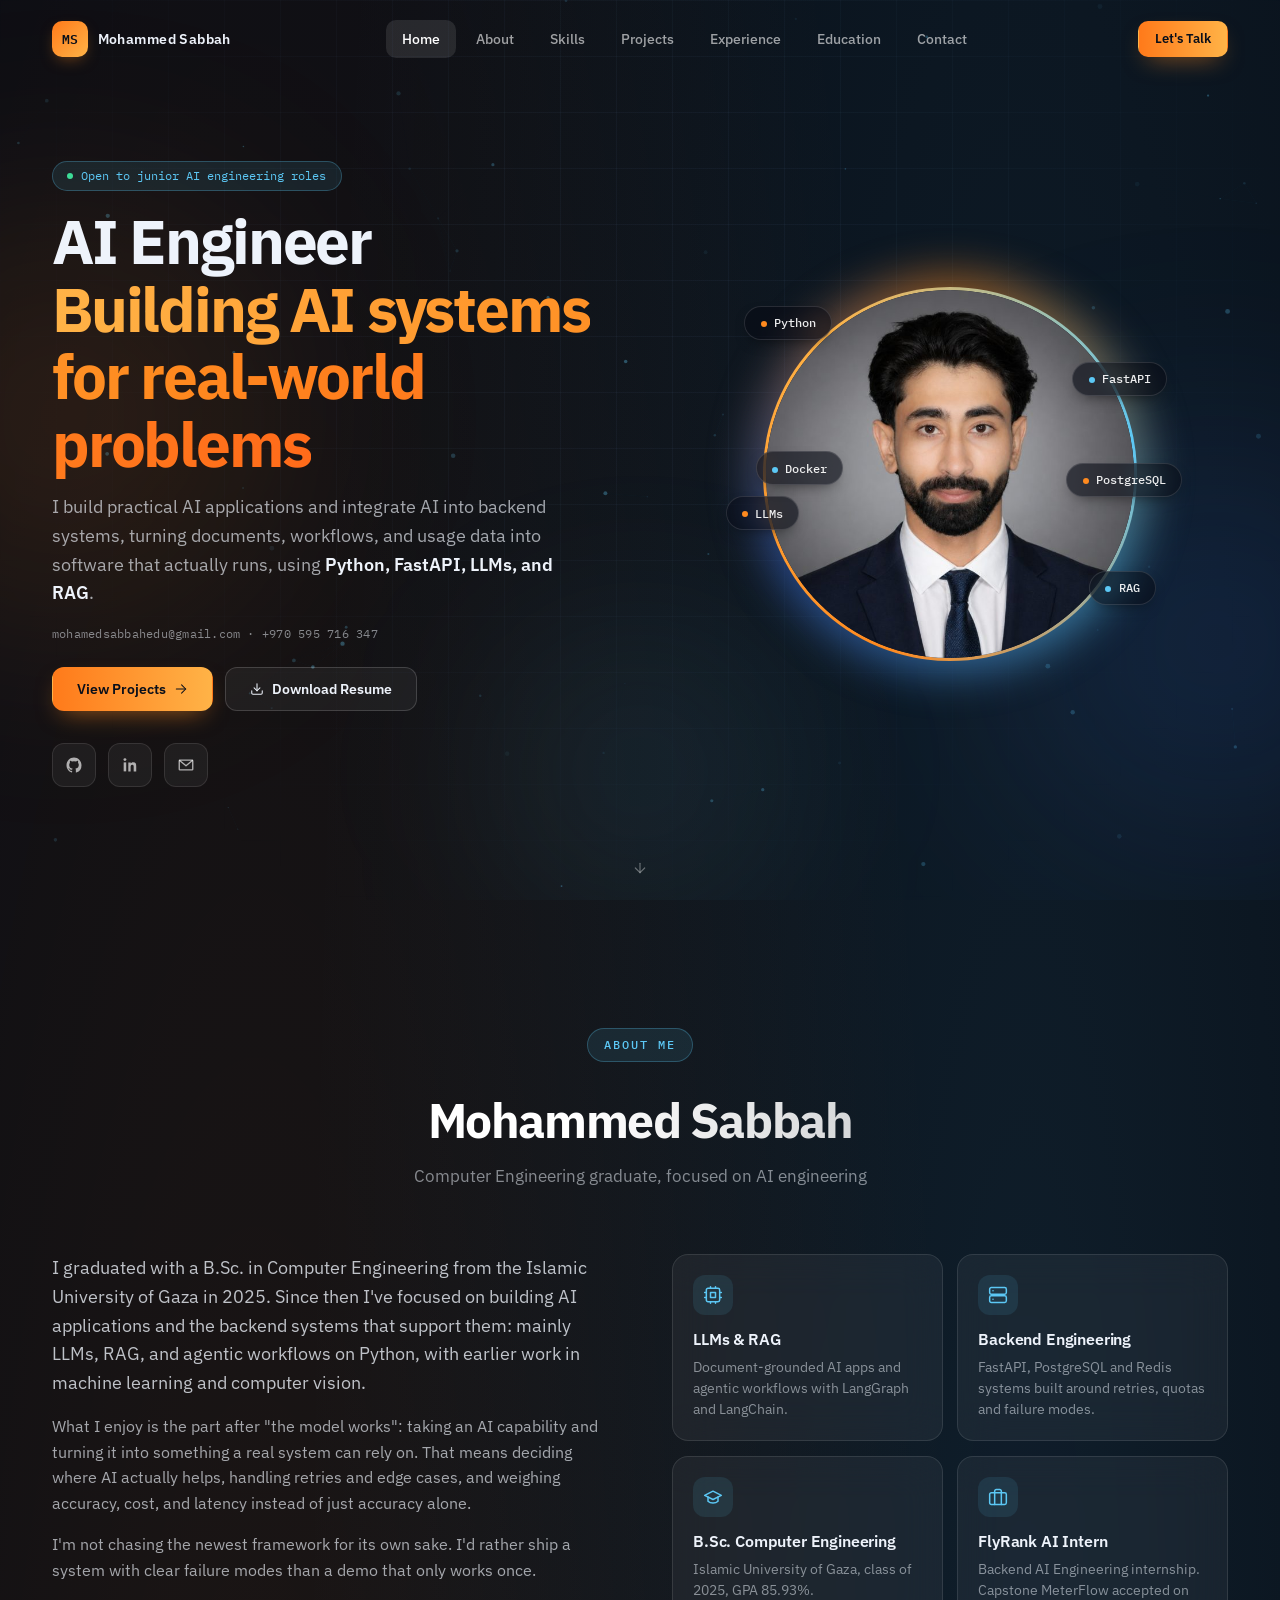
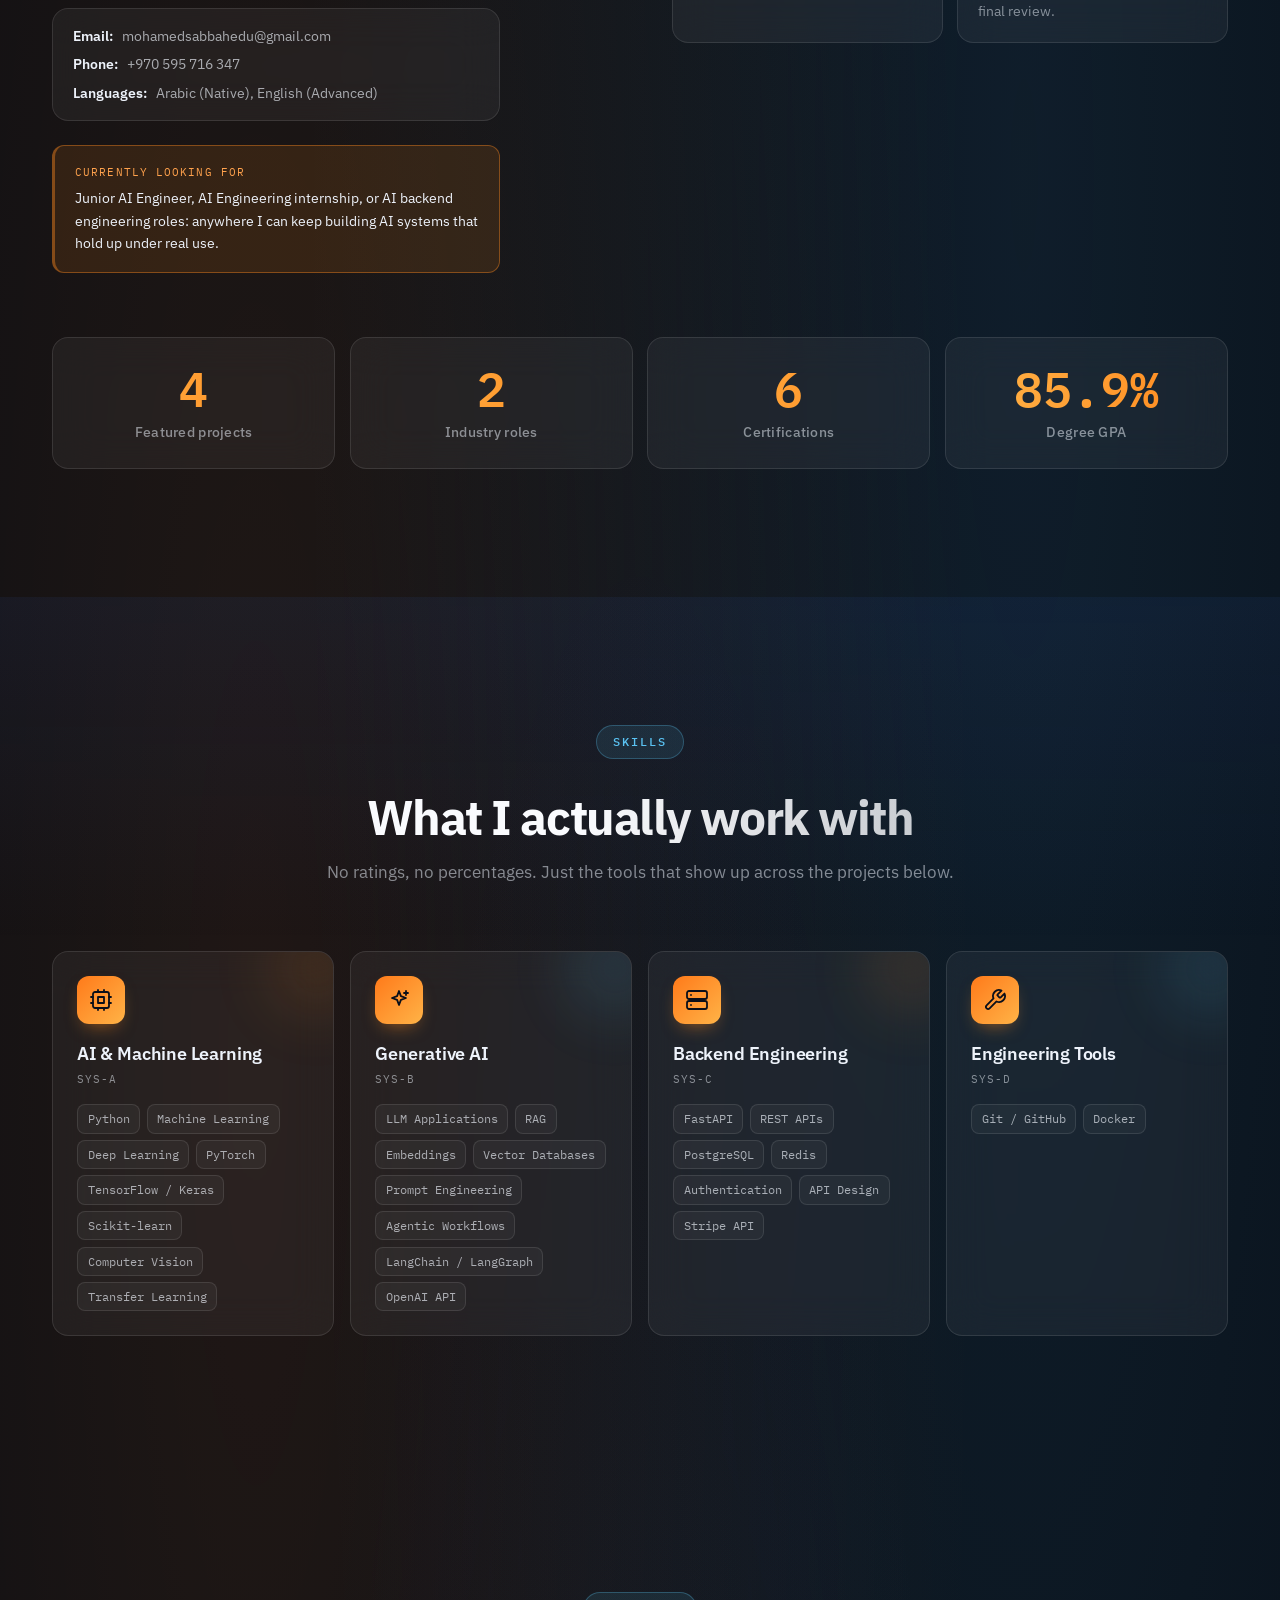
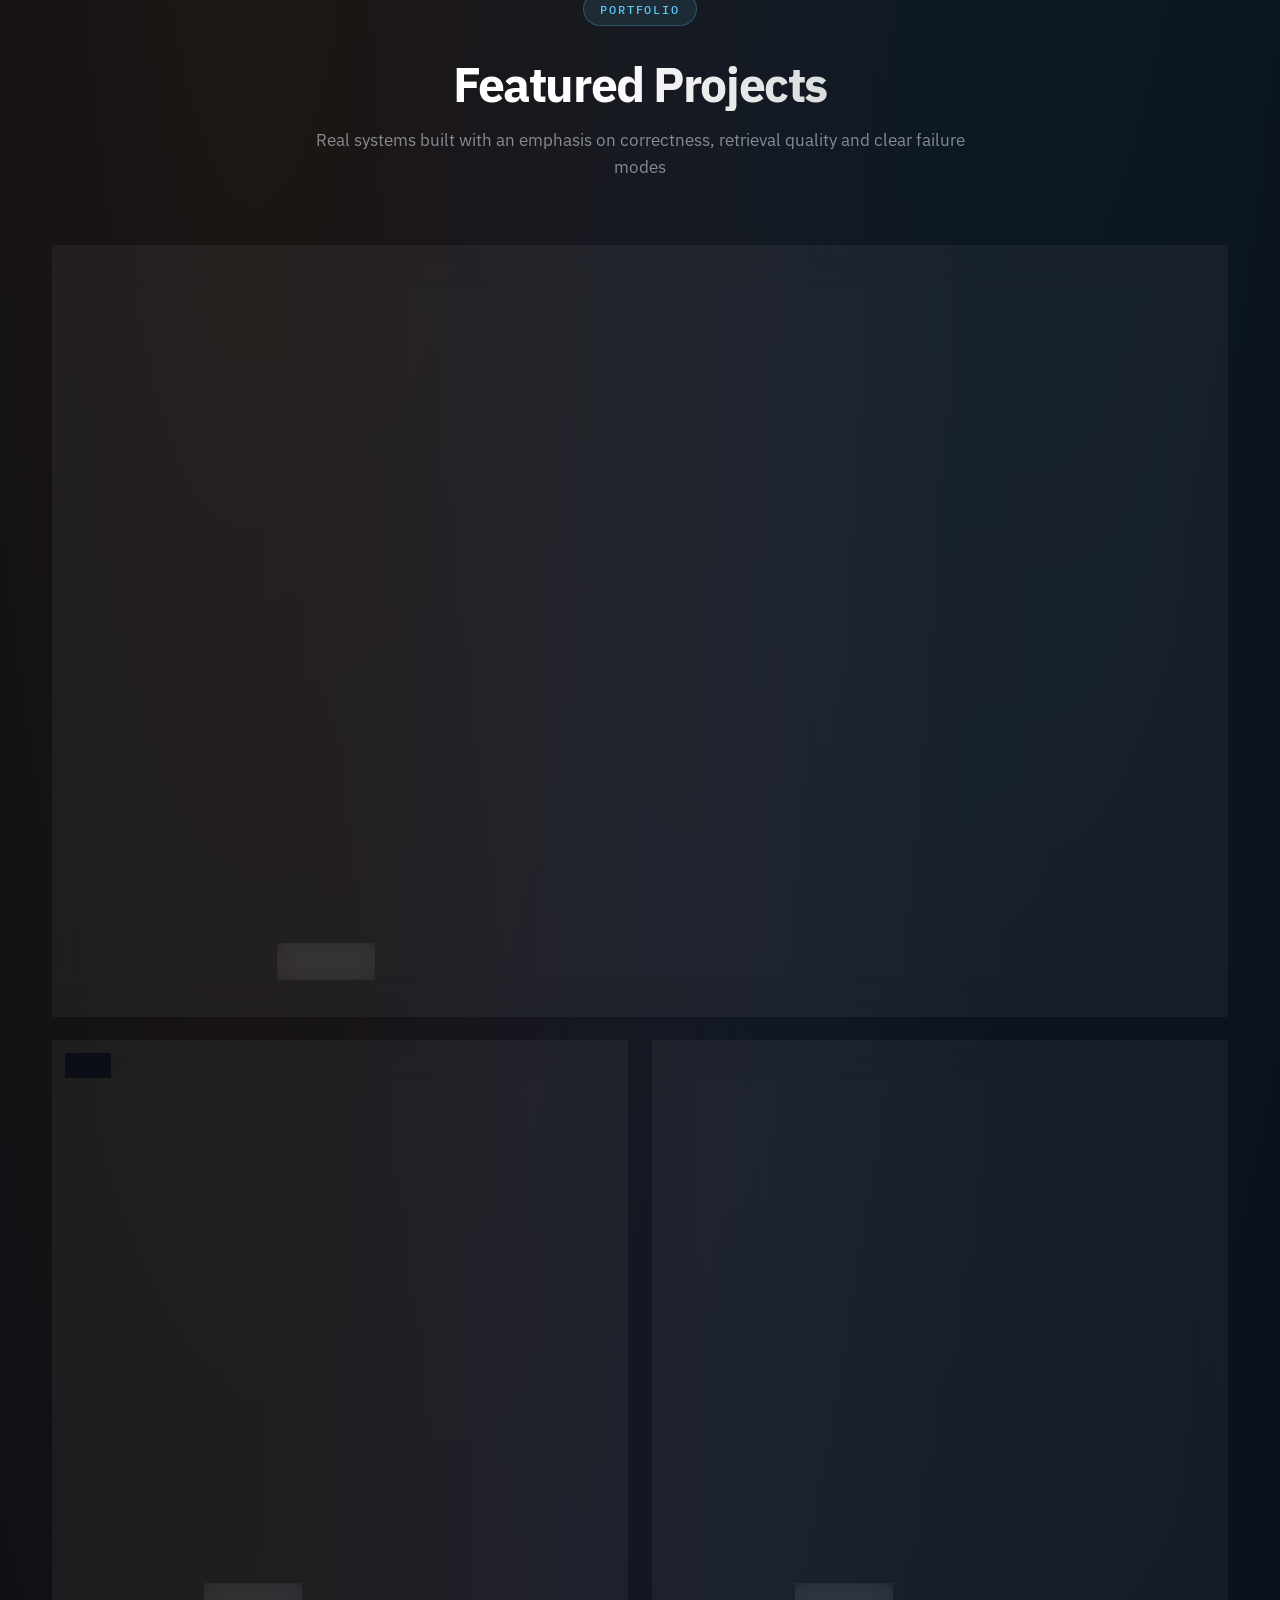
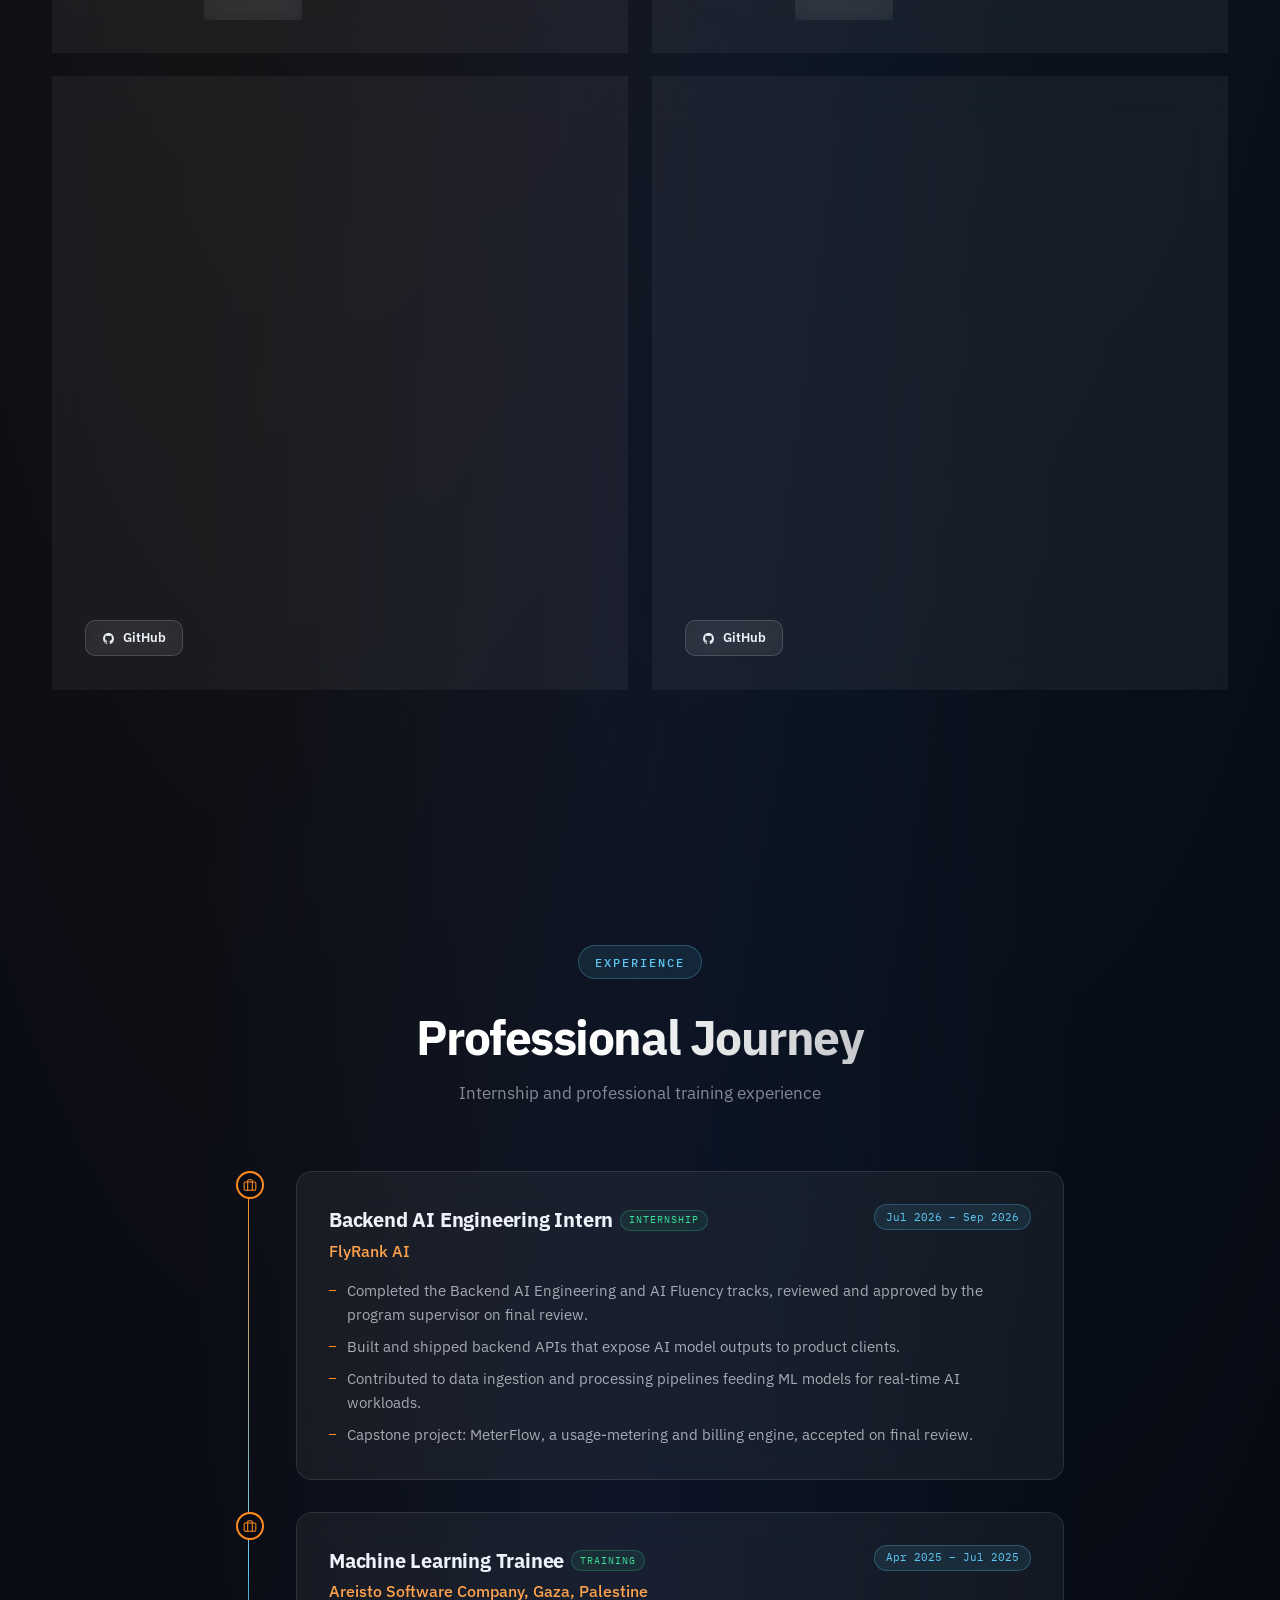
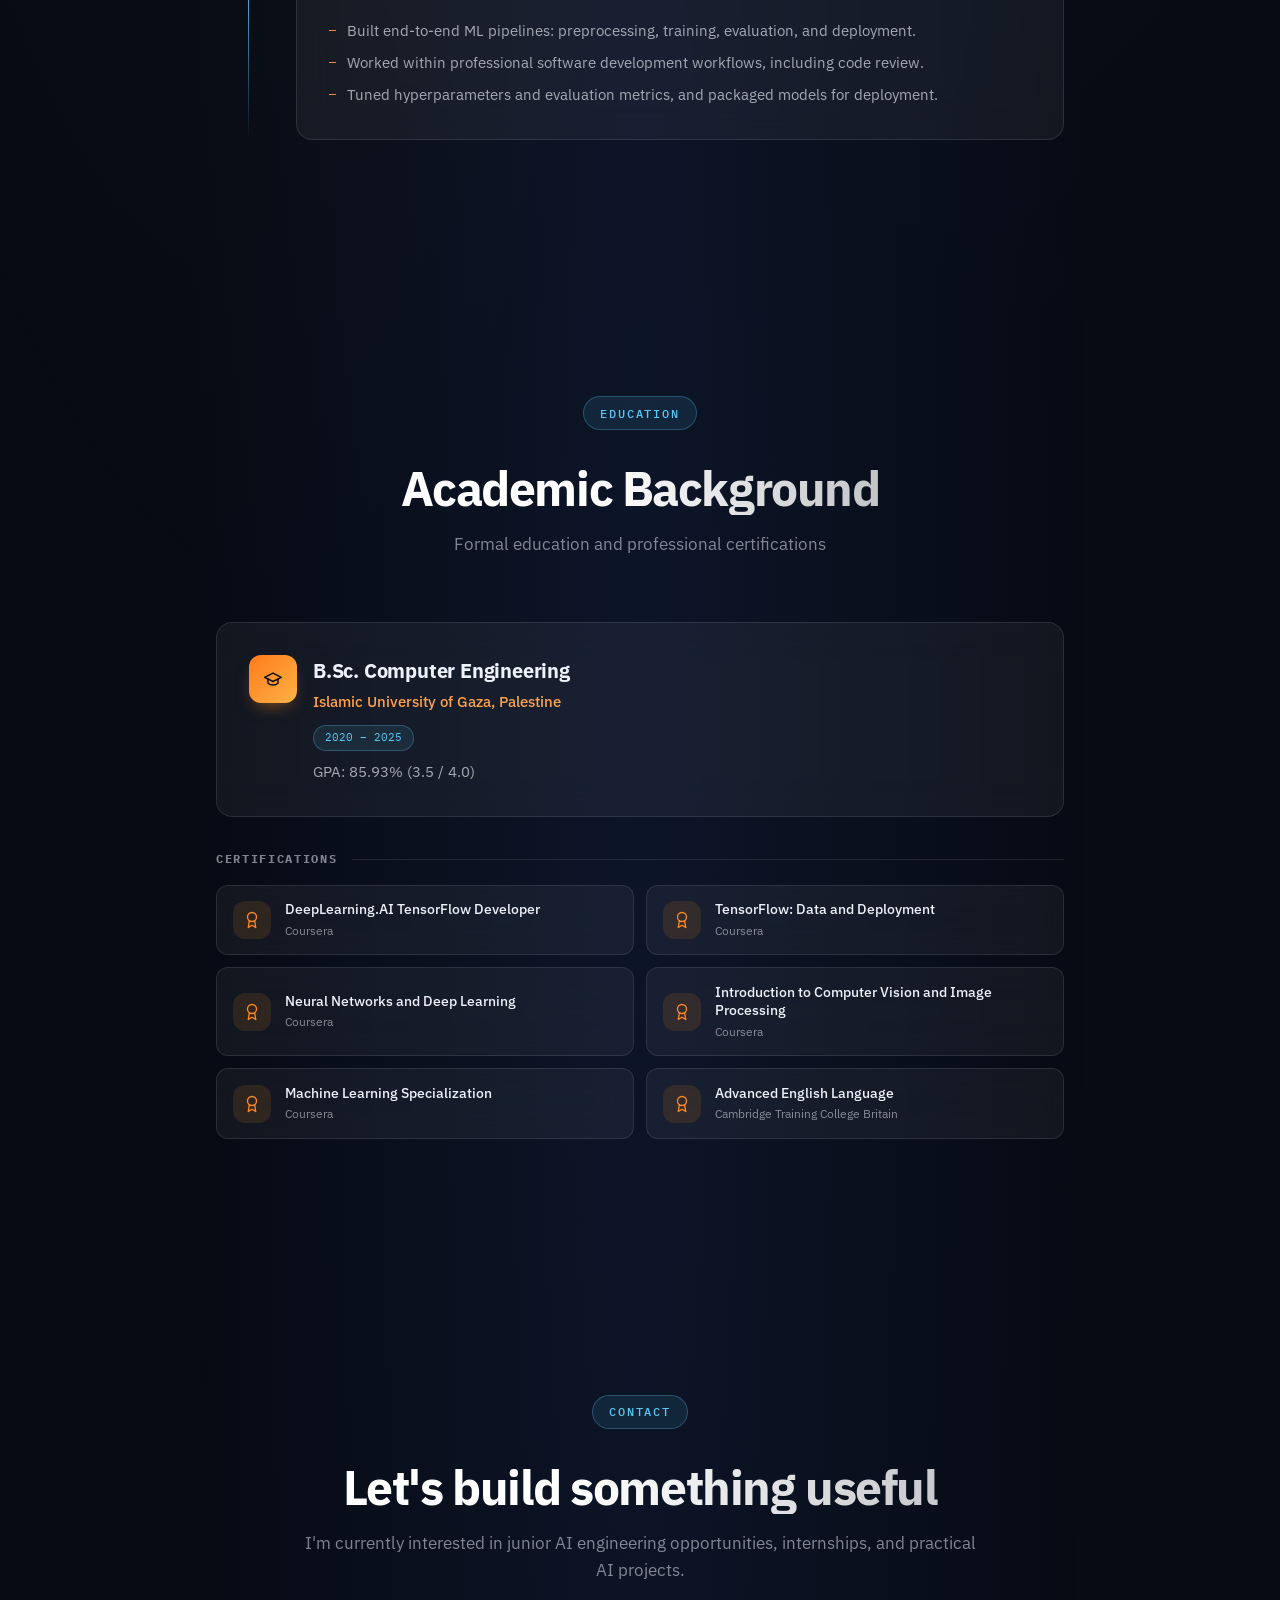
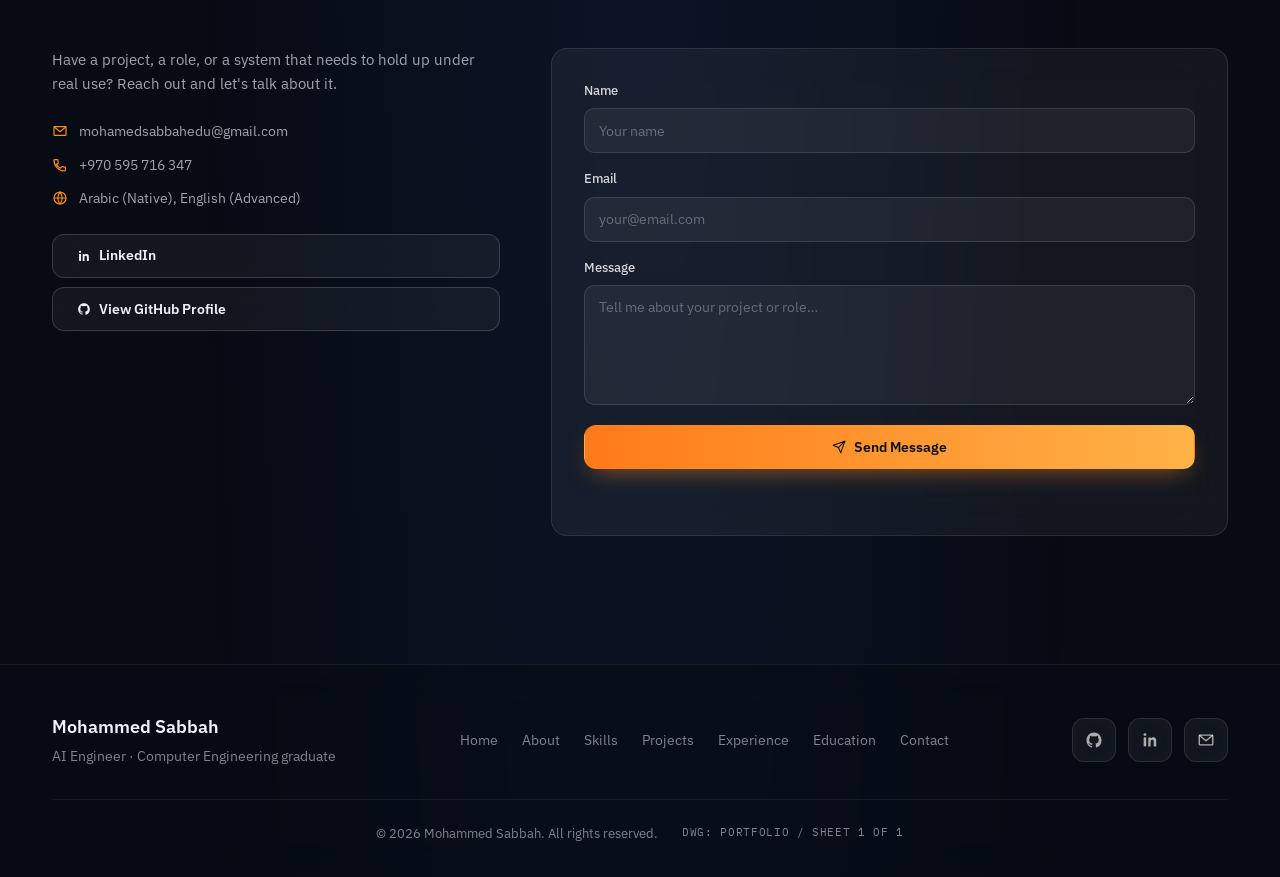
==== commit b3c74e72: "fixed mail bug" ====
--- a/index.html
+++ b/index.html
@@ -531,6 +531,7 @@
         </div>
 
         <form class="contact-form glass" id="contactForm" novalidate>
+          <input type="checkbox" name="botcheck" tabindex="-1" autocomplete="off" aria-hidden="true" style="position:absolute;left:-9999px;opacity:0;height:0;width:0">
           <div class="field">
             <label for="cf-name">Name</label>
             <input id="cf-name" name="name" type="text" placeholder="Your name" autocomplete="name" required>
@@ -544,6 +545,7 @@
             <textarea id="cf-message" name="message" placeholder="Tell me about your project or role…" required></textarea>
           </div>
           <button type="submit" class="btn btn-primary btn-block" id="cfSubmit"><svg class="icon" width="15" height="15"><use href="#i-send"/></svg> <span>Send Message</span></button>
+          <p class="form-status" id="cfStatus" role="status" aria-live="polite"></p>
         </form>
       </div>
     </div>
--- a/styles.css
+++ b/styles.css
@@ -653,6 +653,12 @@
 .field input::placeholder, .field textarea::placeholder { color: rgba(255, 255, 255, 0.32); }
 .field input:focus, .field textarea:focus { outline: none; border-color: var(--accent-border); background: rgba(255, 255, 255, 0.07); box-shadow: 0 0 0 3px var(--accent-soft); }
 .contact-form .btn { margin-top: 1.25rem; }
+.contact-form { position: relative; }
+.contact-form .btn:disabled { opacity: 0.7; cursor: progress; }
+.form-status { margin-top: 0.9rem; font-size: 0.875rem; min-height: 1.25rem; text-align: center; }
+.form-status.is-ok { color: #6ee7a8; }
+.form-status.is-err { color: #ff9b9b; }
+.form-status a { color: var(--accent, #5cc8f5); text-decoration: underline; }
 
 /* ==========================================================================
    Footer
